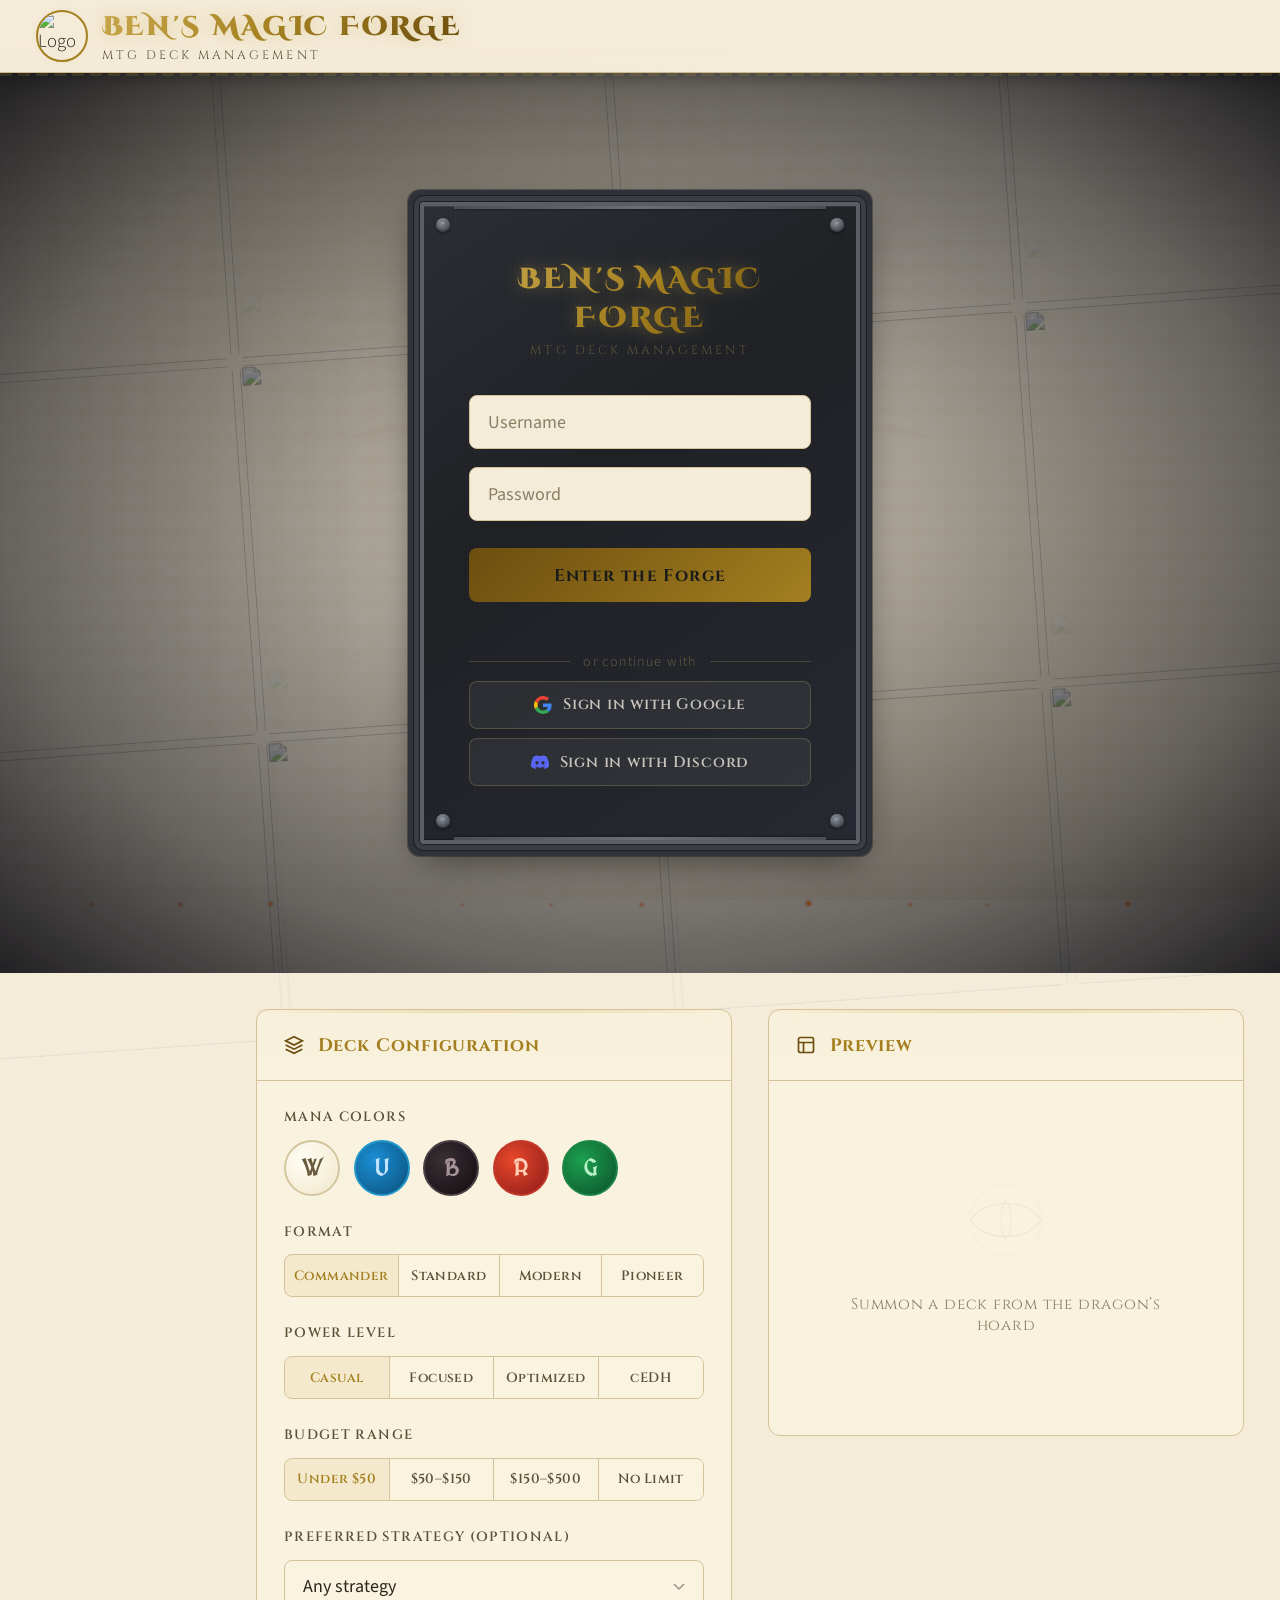
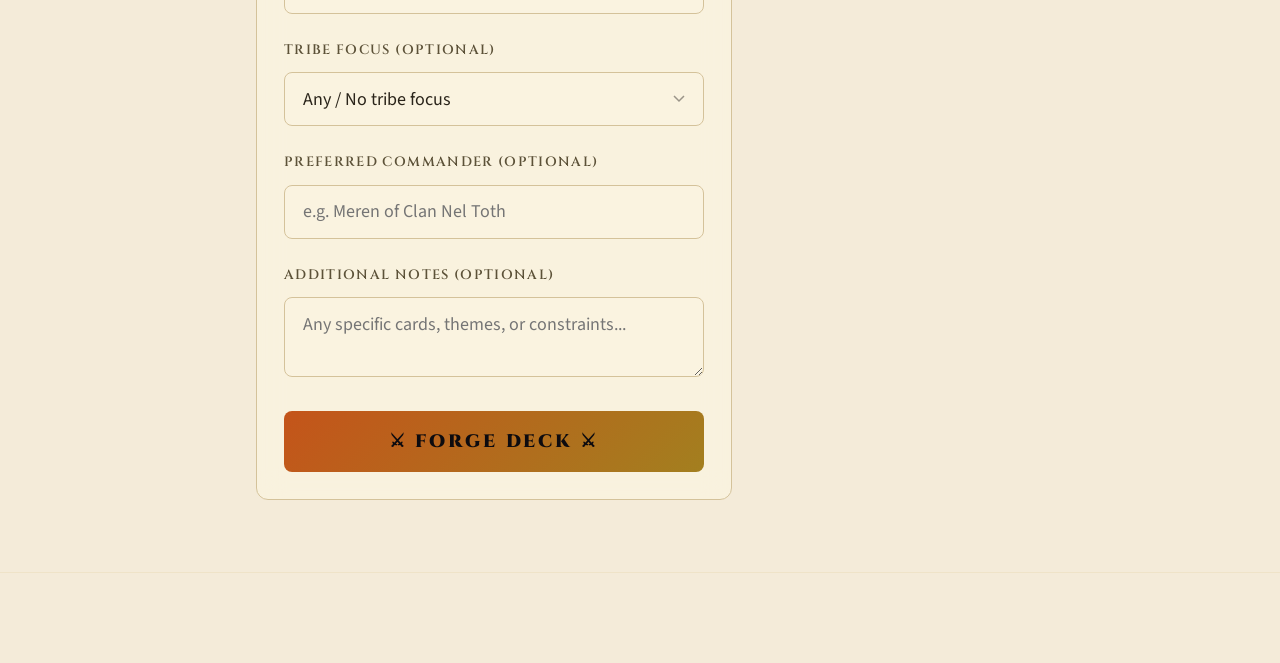
==== mtg-forge.Api/wwwroot/index.html @ 3f10792e "Remove Razor Pages UI and add brand CSS Delete the Razor Pages-based frontend (Pages/Account, Pages/" ====
<!doctype html>
<html lang="en">
    <head>
        <meta charset="UTF-8" />
        <meta name="viewport" content="width=device-width, initial-scale=1.0" />
        <meta name="color-scheme" content="dark light" />
        <meta name="theme-color" content="#0A0A0A" />
        <title>Ben's Magic Forge</title>
        <link
            rel="icon"
            href="data:image/svg+xml,<svg xmlns='http://www.w3.org/2000/svg' viewBox='0 0 100 100'><text y='.9em' font-size='90'>⚔️</text></svg>"
        />
        <script>
            // Apply persisted/system theme before first paint to avoid flash.
            (function () {
                try {
                    var stored = localStorage.getItem("theme");
                    var system =
                        window.matchMedia &&
                        window.matchMedia("(prefers-color-scheme: light)")
                            .matches
                            ? "light"
                            : "dark";
                    var theme =
                        stored === "light" || stored === "dark"
                            ? stored
                            : system;
                    if (theme === "light")
                        document.documentElement.setAttribute(
                            "data-theme",
                            "light",
                        );
                    var meta = document.querySelector(
                        'meta[name="theme-color"]',
                    );
                    if (meta)
                        meta.setAttribute(
                            "content",
                            theme === "light" ? "#F4EBD9" : "#0A0A0A",
                        );
                } catch (e) {
                    /* localStorage unavailable — keep default dark */
                }
            })();
        </script>
        <link
            href="https://fonts.googleapis.com/css2?family=Cinzel:wght@400;600;700;900&family=Crimson+Text:ital,wght@0,400;0,600;0,700;1,400&family=MedievalSharp&display=swap"
            rel="stylesheet"
        />
        <script src="https://cdn.jsdelivr.net/npm/marked@9/marked.min.js"></script>
        <script src="https://cdn.jsdelivr.net/npm/dompurify@3/dist/purify.min.js"></script>
        <link rel="stylesheet" href="css/forge-brand.css" />
        <script src="winrates.js"></script>
        <script src="aichat.js"></script>
    </head>
    <body>
        <!-- Global MTG card-art background — visible behind all views -->
        <div id="app-bg-cards" aria-hidden="true">
            <img
                src="https://cards.scryfall.io/art_crop/front/8/1/81a40f34-fc26-4d05-9c52-6ffbf1766a3b.jpg?1562859674"
                alt=""
                loading="eager"
            />
            <img
                src="https://cards.scryfall.io/art_crop/front/d/6/d67be074-cdd4-41d9-ac89-0a0456c4e4b2.jpg?1674057568"
                alt=""
                loading="eager"
            />
            <img
                src="https://cards.scryfall.io/art_crop/front/b/c/bc6ffc1c-575b-4116-83c9-d13b29886c35.jpg?1730491066"
                alt=""
                loading="eager"
            />
            <img
                src="https://cards.scryfall.io/art_crop/front/6/d/6dd0b9b0-55f4-4ce7-a916-6f23687f3fe4.jpg?1627709478"
                alt=""
                loading="eager"
            />
            <img
                src="https://cards.scryfall.io/art_crop/front/d/0/d0d33d52-3d28-4635-b985-51e126289259.jpg?1599707796"
                alt=""
                loading="eager"
            />
            <img
                src="https://cards.scryfall.io/art_crop/front/2/4/249db4d4-2542-47ee-a216-e13ffbc2319c.jpg?1758104027"
                alt=""
                loading="eager"
            />
            <img
                src="https://cards.scryfall.io/art_crop/front/3/1/317f1133-7cf8-4b7a-919e-88c45f8c2c3a.jpg?1689995555"
                alt=""
                loading="eager"
            />
            <img
                src="https://cards.scryfall.io/art_crop/front/c/7/c74ae706-b3b3-4097-a387-6f6c38a9b603.jpg?1689995438"
                alt=""
                loading="eager"
            />
            <img
                src="https://cards.scryfall.io/art_crop/front/6/a/6a9c39e4-a8cf-42dd-8d0e-45634b335546.jpg?1730489423"
                alt=""
                loading="eager"
            />
            <img
                src="https://cards.scryfall.io/art_crop/front/d/2/d27cf7b7-7982-46bd-a559-7789c0e74bae.jpg?1673146904"
                alt=""
                loading="eager"
            />
            <img
                src="https://cards.scryfall.io/art_crop/front/5/c/5cd4154e-7681-444b-a0f2-33e887791ba7.jpg?1612316219"
                alt=""
                loading="eager"
            />
            <img
                src="https://cards.scryfall.io/art_crop/front/e/7/e71c8c39-3fbb-4a42-9cf6-b3224f5a56fc.jpg?1717013745"
                alt=""
                loading="eager"
            />
        </div>

        <!-- Staging "Under Construction" tape — only visible on staging hostname -->
        <div id="stagingBanner" style="display: none">
            <div
                style="
                    position: fixed;
                    top: 0;
                    left: 0;
                    right: 0;
                    z-index: 9999;
                    height: 36px;
                    background: repeating-linear-gradient(
                        -45deg,
                        #f5c518 0px,
                        #f5c518 20px,
                        #111 20px,
                        #111 40px
                    );
                    display: flex;
                    align-items: center;
                    justify-content: center;
                    box-shadow: 0 2px 8px rgba(0, 0, 0, 0.5);
                    font-family: &quot;Cinzel&quot;, serif;
                    font-size: 0.8rem;
                    font-weight: 700;
                    letter-spacing: 0.15em;
                    color: #111;
                    text-transform: uppercase;
                "
            >
                <span
                    style="
                        background: #f5c518;
                        padding: 2px 12px;
                        border-radius: 2px;
                    "
                    class="staging-banner-text"
                >
                    <span class="staging-full"
                        >&#9888; Under Construction — Staging Environment
                        &#9888;</span
                    >
                    <span class="staging-short" style="display: none"
                        >Under Construction</span
                    >
                </span>
            </div>
        </div>
        <script>
            if (window.location.hostname === "staging.bensmagicforge.app") {
                document.getElementById("stagingBanner").style.display = "";
                document.body.style.paddingTop = "36px";
            }
        </script>
        <script>
            fetch("/api/version")
                .then((r) => r.json())
                .then((d) => {
                    var el = document.getElementById("appVersion");
                    if (el && d.version)
                        el.textContent = "Ben's Magic Forge - " + d.version;
                })
                .catch(() => {});
        </script>

        <!-- HEADER -->
        <header class="app-header">
            <div class="header-inner">
                <div class="logo-group">
                    <div class="logo-dragon">
                        <img
                            id="logoImg"
                            src="/images/knight-banner.png"
                            alt="Logo"
                        />
                    </div>
                    <div>
                        <div class="logo-text">BEN'S MAGIC FORGE</div>
                        <div class="logo-subtitle">MTG DECK MANAGEMENT</div>
                    </div>
                </div>
                <div
                    class="header-right"
                    id="headerRight"
                    style="display: none"
                >
                    <div
                        class="user-info"
                        id="userInfoTrigger"
                        role="button"
                        tabindex="0"
                        aria-haspopup="true"
                        aria-expanded="false"
                        onclick="toggleUserDropdown(event)"
                        onkeydown="
                            if (event.key === 'Enter' || event.key === ' ') {
                                event.preventDefault();
                                toggleUserDropdown(event);
                            }
                        "
                    >
                        <div>
                            <div
                                class="user-info-name"
                                id="headerDisplayName"
                            ></div>
                            <div class="user-info-role" id="headerRole"></div>
                        </div>
                        <span class="user-dropdown-chevron" aria-hidden="true"
                            >&#9660;</span
                        >
                        <div
                            class="user-dropdown"
                            id="userDropdown"
                            role="menu"
                        >
                            <button
                                class="user-dropdown-item"
                                role="menuitem"
                                onclick="
                                    toggleTheme();
                                    event.stopPropagation();
                                "
                            >
                                <span class="item-icon" id="themeToggleIcon"
                                    >&#9790;</span
                                >
                                <span id="themeToggleLabel">Light Mode</span>
                            </button>
                            <div class="user-dropdown-divider"></div>
                            <button
                                class="user-dropdown-item logout-item"
                                role="menuitem"
                                onclick="
                                    logout();
                                    event.stopPropagation();
                                "
                            >
                                <span class="item-icon">&#x2192;</span>
                                Logout
                            </button>
                        </div>
                    </div>
                </div>
            </div>
            <!-- Mobile icon-only nav strip -->
            <nav
                class="mobile-nav-strip"
                id="mobileNavStrip"
                style="display: none"
            >
                <button class="mobile-nav-btn active" data-view="forge">
                    <svg
                        viewBox="0 0 24 24"
                        stroke-width="1.8"
                        stroke-linecap="round"
                        stroke-linejoin="round"
                    >
                        <path
                            d="M14.7 6.3a1 1 0 0 0 0 1.4l1.6 1.6a1 1 0 0 0 1.4 0l3.77-3.77a6 6 0 0 1-7.94 7.94l-6.91 6.91a2.12 2.12 0 0 1-3-3l6.91-6.91a6 6 0 0 1 7.94-7.94l-3.76 3.76z"
                        />
                    </svg>
                </button>
                <button class="mobile-nav-btn" data-view="library">
                    <svg
                        viewBox="0 0 24 24"
                        stroke-width="1.8"
                        stroke-linecap="round"
                        stroke-linejoin="round"
                    >
                        <path d="M4 19.5A2.5 2.5 0 0 1 6.5 17H20" />
                        <path
                            d="M6.5 2H20v20H6.5A2.5 2.5 0 0 1 4 19.5v-15A2.5 2.5 0 0 1 6.5 2z"
                        />
                    </svg>
                </button>
                <button class="mobile-nav-btn" data-view="prices">
                    <svg
                        viewBox="0 0 24 24"
                        stroke-width="1.8"
                        stroke-linecap="round"
                        stroke-linejoin="round"
                    >
                        <line x1="12" y1="1" x2="12" y2="23" />
                        <path
                            d="M17 5H9.5a3.5 3.5 0 0 0 0 7h5a3.5 3.5 0 0 1 0 7H6"
                        />
                    </svg>
                </button>
                <button
                    class="mobile-nav-btn"
                    data-view="admin"
                    id="adminTabMobile"
                    style="display: none"
                >
                    <svg
                        viewBox="0 0 24 24"
                        stroke-width="1.8"
                        stroke-linecap="round"
                        stroke-linejoin="round"
                    >
                        <circle cx="12" cy="12" r="3" />
                        <path
                            d="M19.4 15a1.65 1.65 0 0 0 .33 1.82l.06.06a2 2 0 0 1-2.83 2.83l-.06-.06a1.65 1.65 0 0 0-1.82-.33 1.65 1.65 0 0 0-1 1.51V21a2 2 0 0 1-4 0v-.09A1.65 1.65 0 0 0 9 19.4a1.65 1.65 0 0 0-1.82.33l-.06.06a2 2 0 0 1-2.83-2.83l.06-.06A1.65 1.65 0 0 0 4.68 15a1.65 1.65 0 0 0-1.51-1H3a2 2 0 0 1 0-4h.09A1.65 1.65 0 0 0 4.6 9a1.65 1.65 0 0 0-.33-1.82l-.06-.06a2 2 0 0 1 2.83-2.83l.06.06A1.65 1.65 0 0 0 9 4.68a1.65 1.65 0 0 0 1-1.51V3a2 2 0 0 1 4 0v.09a1.65 1.65 0 0 0 1 1.51 1.65 1.65 0 0 0 1.82-.33l.06-.06a2 2 0 0 1 2.83 2.83l-.06.06A1.65 1.65 0 0 0 19.4 9a1.65 1.65 0 0 0 1.51 1H21a2 2 0 0 1 0 4h-.09a1.65 1.65 0 0 0-1.51 1z"
                        />
                    </svg>
                </button>
            </nav>
        </header>

        <!-- SIDE NAV -->
        <aside class="side-nav" id="sideNav" style="display: none">
            <button
                class="side-nav-toggle"
                id="sideNavToggle"
                onclick="toggleSideNav()"
                title="Collapse navigation"
                aria-label="Toggle navigation"
            >
                <svg
                    viewBox="0 0 24 24"
                    stroke-width="2"
                    stroke-linecap="round"
                    stroke-linejoin="round"
                >
                    <polyline points="15 18 9 12 15 6" />
                </svg>
            </button>
            <nav class="side-nav-items">
                <button class="nav-tab active" data-view="forge">
                    <svg
                        class="nav-icon"
                        viewBox="0 0 24 24"
                        stroke-width="1.8"
                        stroke-linecap="round"
                        stroke-linejoin="round"
                        fill="none"
                    >
                        <path d="M2 11l3-4h14l3 4H2z" />
                        <path d="M8 11v5h8v-5" />
                        <rect x="5" y="16" width="14" height="3" rx="1" />
                    </svg>
                    <span class="nav-label">Forge</span>
                </button>
                <button class="nav-tab" data-view="library">
                    <svg
                        class="nav-icon"
                        viewBox="0 0 24 24"
                        stroke-width="1.8"
                        stroke-linecap="round"
                        stroke-linejoin="round"
                    >
                        <path d="M4 19.5A2.5 2.5 0 0 1 6.5 17H20" />
                        <path
                            d="M6.5 2H20v20H6.5A2.5 2.5 0 0 1 4 19.5v-15A2.5 2.5 0 0 1 6.5 2z"
                        />
                    </svg>
                    <span class="nav-label">Library</span>
                </button>
                <button class="nav-tab" data-view="prices">
                    <svg
                        class="nav-icon"
                        viewBox="0 0 24 24"
                        stroke-width="1.8"
                        stroke-linecap="round"
                        stroke-linejoin="round"
                    >
                        <line x1="12" y1="1" x2="12" y2="23" />
                        <path
                            d="M17 5H9.5a3.5 3.5 0 0 0 0 7h5a3.5 3.5 0 0 1 0 7H6"
                        />
                    </svg>
                    <span class="nav-label">Price Lookup</span>
                </button>
                <button class="nav-tab" data-view="collection">
                    <svg
                        class="nav-icon"
                        viewBox="0 0 24 24"
                        stroke-width="1.8"
                        stroke-linecap="round"
                        stroke-linejoin="round"
                        fill="none"
                    >
                        <rect x="2" y="3" width="20" height="14" rx="2" />
                        <path d="M8 21h8M12 17v4" />
                    </svg>
                    <span class="nav-label">Collection</span>
                </button>
                <button
                    class="nav-tab"
                    data-view="admin"
                    id="adminTab"
                    style="display: none"
                >
                    <svg
                        class="nav-icon"
                        viewBox="0 0 24 24"
                        stroke-width="1.8"
                        stroke-linecap="round"
                        stroke-linejoin="round"
                    >
                        <circle cx="12" cy="12" r="3" />
                        <path
                            d="M19.4 15a1.65 1.65 0 0 0 .33 1.82l.06.06a2 2 0 0 1-2.83 2.83l-.06-.06a1.65 1.65 0 0 0-1.82-.33 1.65 1.65 0 0 0-1 1.51V21a2 2 0 0 1-4 0v-.09A1.65 1.65 0 0 0 9 19.4a1.65 1.65 0 0 0-1.82.33l-.06.06a2 2 0 0 1-2.83-2.83l.06-.06A1.65 1.65 0 0 0 4.68 15a1.65 1.65 0 0 0-1.51-1H3a2 2 0 0 1 0-4h.09A1.65 1.65 0 0 0 4.6 9a1.65 1.65 0 0 0-.33-1.82l-.06-.06a2 2 0 0 1 2.83-2.83l.06.06A1.65 1.65 0 0 0 9 4.68a1.65 1.65 0 0 0 1-1.51V3a2 2 0 0 1 4 0v.09a1.65 1.65 0 0 0 1 1.51 1.65 1.65 0 0 0 1.82-.33l.06-.06a2 2 0 0 1 2.83 2.83l-.06.06A1.65 1.65 0 0 0 19.4 9a1.65 1.65 0 0 0 1.51 1H21a2 2 0 0 1 0 4h-.09a1.65 1.65 0 0 0-1.51 1z"
                        />
                    </svg>
                    <span class="nav-label">Admin</span>
                </button>
            </nav>
        </aside>

        <!-- LOGIN VIEW -->
        <div id="loginView" class="login-backdrop">
            <div class="login-bg-grid" aria-hidden="true">
                <img
                    src="https://cards.scryfall.io/art_crop/front/8/1/81a40f34-fc26-4d05-9c52-6ffbf1766a3b.jpg?1562859674"
                    alt=""
                    loading="eager"
                />
                <img
                    src="https://cards.scryfall.io/art_crop/front/d/6/d67be074-cdd4-41d9-ac89-0a0456c4e4b2.jpg?1674057568"
                    alt=""
                    loading="eager"
                />
                <img
                    src="https://cards.scryfall.io/art_crop/front/b/c/bc6ffc1c-575b-4116-83c9-d13b29886c35.jpg?1730491066"
                    alt=""
                    loading="eager"
                />
                <img
                    src="https://cards.scryfall.io/art_crop/front/6/d/6dd0b9b0-55f4-4ce7-a916-6f23687f3fe4.jpg?1627709478"
                    alt=""
                    loading="eager"
                />
                <img
                    src="https://cards.scryfall.io/art_crop/front/d/0/d0d33d52-3d28-4635-b985-51e126289259.jpg?1599707796"
                    alt=""
                    loading="eager"
                />
                <img
                    src="https://cards.scryfall.io/art_crop/front/2/4/249db4d4-2542-47ee-a216-e13ffbc2319c.jpg?1758104027"
                    alt=""
                    loading="eager"
                />
                <img
                    src="https://cards.scryfall.io/art_crop/front/3/1/317f1133-7cf8-4b7a-919e-88c45f8c2c3a.jpg?1689995555"
                    alt=""
                    loading="eager"
                />
                <img
                    src="https://cards.scryfall.io/art_crop/front/c/7/c74ae706-b3b3-4097-a387-6f6c38a9b603.jpg?1689995438"
                    alt=""
                    loading="eager"
                />
                <img
                    src="https://cards.scryfall.io/art_crop/front/6/a/6a9c39e4-a8cf-42dd-8d0e-45634b335546.jpg?1730489423"
                    alt=""
                    loading="eager"
                />
                <img
                    src="https://cards.scryfall.io/art_crop/front/d/2/d27cf7b7-7982-46bd-a559-7789c0e74bae.jpg?1673146904"
                    alt=""
                    loading="eager"
                />
                <img
                    src="https://cards.scryfall.io/art_crop/front/5/c/5cd4154e-7681-444b-a0f2-33e887791ba7.jpg?1612316219"
                    alt=""
                    loading="eager"
                />
                <img
                    src="https://cards.scryfall.io/art_crop/front/e/7/e71c8c39-3fbb-4a42-9cf6-b3224f5a56fc.jpg?1717013745"
                    alt=""
                    loading="eager"
                />
            </div>
            <div class="login-panel">
                <!-- Steel rivets -->
                <div class="steel-rivet rivet-tl"></div>
                <div class="steel-rivet rivet-tr"></div>
                <div class="steel-rivet rivet-bl"></div>
                <div class="steel-rivet rivet-br"></div>
                <div class="steel-edge steel-edge-top"></div>
                <div class="steel-edge steel-edge-bottom"></div>
                <div class="logo-text">BEN'S MAGIC FORGE</div>
                <div class="logo-subtitle">MTG DECK MANAGEMENT</div>
                <input
                    type="text"
                    id="loginUsername"
                    class="login-field"
                    placeholder="Username"
                    autocomplete="username"
                />
                <input
                    type="password"
                    id="loginPassword"
                    class="login-field"
                    placeholder="Password"
                    autocomplete="current-password"
                />
                <button class="btn-login" id="btnLogin" onclick="handleLogin()">
                    Enter the Forge
                </button>
                <div class="login-error" id="loginError"></div>
                <div class="login-divider">or continue with</div>
                <a class="btn-oauth" href="/api/auth/google">
                    <svg
                        width="18"
                        height="18"
                        viewBox="0 0 48 48"
                        aria-hidden="true"
                    >
                        <path
                            fill="#EA4335"
                            d="M24 9.5c3.54 0 6.71 1.22 9.21 3.6l6.85-6.85C35.9 2.38 30.47 0 24 0 14.62 0 6.51 5.38 2.56 13.22l7.98 6.19C12.43 13.72 17.74 9.5 24 9.5z"
                        />
                        <path
                            fill="#4285F4"
                            d="M46.98 24.55c0-1.57-.15-3.09-.38-4.55H24v9.02h12.94c-.58 2.96-2.26 5.48-4.78 7.18l7.73 6c4.51-4.18 7.09-10.36 7.09-17.65z"
                        />
                        <path
                            fill="#FBBC05"
                            d="M10.53 28.59c-.48-1.45-.76-2.99-.76-4.59s.27-3.14.76-4.59l-7.98-6.19C.92 16.46 0 20.12 0 24c0 3.88.92 7.54 2.56 10.78l7.97-6.19z"
                        />
                        <path
                            fill="#34A853"
                            d="M24 48c6.48 0 11.93-2.13 15.89-5.81l-7.73-6c-2.18 1.48-4.97 2.31-8.16 2.31-6.26 0-11.57-4.22-13.47-9.91l-7.98 6.19C6.51 42.62 14.62 48 24 48z"
                        />
                    </svg>
                    Sign in with Google
                </a>
                <a class="btn-oauth" href="/api/auth/discord">
                    <svg
                        width="18"
                        height="18"
                        viewBox="0 0 71 55"
                        fill="#5865F2"
                        aria-hidden="true"
                    >
                        <path
                            d="M60.1 4.9A58.6 58.6 0 0 0 45.6.4a40 40 0 0 0-1.8 3.7 54.2 54.2 0 0 0-16.3 0A39.7 39.7 0 0 0 25.7.4 58.5 58.5 0 0 0 11.1 5C1.6 19.1-.98 32.8.31 46.3a59 59 0 0 0 18 9.1 42.8 42.8 0 0 0 3.7-6 38.4 38.4 0 0 1-5.8-2.8l1.4-1.1a42 42 0 0 0 36.2 0l1.4 1.1a38.4 38.4 0 0 1-5.8 2.8 42.7 42.7 0 0 0 3.7 6 58.8 58.8 0 0 0 18-9.1c1.5-15.5-2.6-29-10.7-41.4ZM23.7 37.9c-3.5 0-6.4-3.2-6.4-7.2s2.8-7.2 6.4-7.2 6.5 3.2 6.4 7.2-2.8 7.2-6.4 7.2Zm23.6 0c-3.5 0-6.4-3.2-6.4-7.2s2.8-7.2 6.4-7.2 6.4 3.2 6.4 7.2-2.8 7.2-6.4 7.2Z"
                        />
                    </svg>
                    Sign in with Discord
                </a>
            </div>
        </div>

        <!-- MAIN -->
        <main class="app-container">
            <!-- FORGE VIEW -->
            <div id="view-forge" class="view active">
                <div class="forge-layout">
                    <!-- Left: Config Panel -->
                    <div class="panel">
                        <div class="panel-header">
                            <svg
                                class="icon"
                                viewBox="0 0 24 24"
                                fill="none"
                                stroke="currentColor"
                                stroke-width="2"
                            >
                                <path
                                    d="M12 2L2 7l10 5 10-5-10-5zM2 17l10 5 10-5M2 12l10 5 10-5"
                                />
                            </svg>
                            <h2>Deck Configuration</h2>
                        </div>
                        <div class="panel-body">
                            <form id="deckForm" onsubmit="return false;">
                                <!-- Colors -->
                                <div class="form-group">
                                    <label class="form-label"
                                        >Mana Colors</label
                                    >
                                    <div class="color-selector">
                                        <div class="color-option white">
                                            <input
                                                type="checkbox"
                                                id="color-W"
                                                name="colors"
                                                value="W"
                                            />
                                            <label for="color-W">W</label>
                                        </div>
                                        <div class="color-option blue">
                                            <input
                                                type="checkbox"
                                                id="color-U"
                                                name="colors"
                                                value="U"
                                            />
                                            <label for="color-U">U</label>
                                        </div>
                                        <div class="color-option black">
                                            <input
                                                type="checkbox"
                                                id="color-B"
                                                name="colors"
                                                value="B"
                                            />
                                            <label for="color-B">B</label>
                                        </div>
                                        <div class="color-option red">
                                            <input
                                                type="checkbox"
                                                id="color-R"
                                                name="colors"
                                                value="R"
                                            />
                                            <label for="color-R">R</label>
                                        </div>
                                        <div class="color-option green">
                                            <input
                                                type="checkbox"
                                                id="color-G"
                                                name="colors"
                                                value="G"
                                            />
                                            <label for="color-G">G</label>
                                        </div>
                                    </div>
                                </div>

                                <!-- Format -->
                                <div class="form-group">
                                    <label class="form-label">Format</label>
                                    <div class="radio-group">
                                        <div class="radio-option">
                                            <input
                                                type="radio"
                                                id="fmt-commander"
                                                name="format"
                                                value="Commander"
                                                checked
                                            />
                                            <label for="fmt-commander"
                                                >Commander</label
                                            >
                                        </div>
                                        <div class="radio-option">
                                            <input
                                                type="radio"
                                                id="fmt-standard"
                                                name="format"
                                                value="Standard"
                                            />
                                            <label for="fmt-standard"
                                                >Standard</label
                                            >
                                        </div>
                                        <div class="radio-option">
                                            <input
                                                type="radio"
                                                id="fmt-modern"
                                                name="format"
                                                value="Modern"
                                            />
                                            <label for="fmt-modern"
                                                >Modern</label
                                            >
                                        </div>
                                        <div class="radio-option">
                                            <input
                                                type="radio"
                                                id="fmt-pioneer"
                                                name="format"
                                                value="Pioneer"
                                            />
                                            <label for="fmt-pioneer"
                                                >Pioneer</label
                                            >
                                        </div>
                                    </div>
                                </div>

                                <!-- Power Level -->
                                <div class="form-group">
                                    <label class="form-label"
                                        >Power Level</label
                                    >
                                    <div class="radio-group">
                                        <div class="radio-option">
                                            <input
                                                type="radio"
                                                id="pwr-casual"
                                                name="powerLevel"
                                                value="Casual"
                                                checked
                                            />
                                            <label for="pwr-casual"
                                                >Casual</label
                                            >
                                        </div>
                                        <div class="radio-option">
                                            <input
                                                type="radio"
                                                id="pwr-focused"
                                                name="powerLevel"
                                                value="Focused"
                                            />
                                            <label for="pwr-focused"
                                                >Focused</label
                                            >
                                        </div>
                                        <div class="radio-option">
                                            <input
                                                type="radio"
                                                id="pwr-optimized"
                                                name="powerLevel"
                                                value="Optimized"
                                            />
                                            <label for="pwr-optimized"
                                                >Optimized</label
                                            >
                                        </div>
                                        <div class="radio-option">
                                            <input
                                                type="radio"
                                                id="pwr-competitive"
                                                name="powerLevel"
                                                value="Competitive"
                                            />
                                            <label for="pwr-competitive"
                                                >cEDH</label
                                            >
                                        </div>
                                    </div>
                                </div>

                                <!-- Budget -->
                                <div class="form-group">
                                    <label class="form-label"
                                        >Budget Range</label
                                    >
                                    <div class="radio-group">
                                        <div class="radio-option">
                                            <input
                                                type="radio"
                                                id="bud-budget"
                                                name="budget"
                                                value="Budget (under $50)"
                                                checked
                                            />
                                            <label for="bud-budget"
                                                >Under $50</label
                                            >
                                        </div>
                                        <div class="radio-option">
                                            <input
                                                type="radio"
                                                id="bud-mid"
                                                name="budget"
                                                value="Mid-range ($50-$150)"
                                            />
                                            <label for="bud-mid"
                                                >$50–$150</label
                                            >
                                        </div>
                                        <div class="radio-option">
                                            <input
                                                type="radio"
                                                id="bud-high"
                                                name="budget"
                                                value="High ($150-$500)"
                                            />
                                            <label for="bud-high"
                                                >$150–$500</label
                                            >
                                        </div>
                                        <div class="radio-option">
                                            <input
                                                type="radio"
                                                id="bud-nobudget"
                                                name="budget"
                                                value="No budget limit"
                                            />
                                            <label for="bud-nobudget"
                                                >No Limit</label
                                            >
                                        </div>
                                    </div>
                                </div>

                                <!-- Strategy -->
                                <div class="form-group">
                                    <label class="form-label"
                                        >Preferred Strategy (Optional)</label
                                    >
                                    <select class="form-select" id="strategy">
                                        <option value="">Any strategy</option>
                                        <option value="Aggro">
                                            Aggro — Fast damage
                                        </option>
                                        <option value="Control">
                                            Control — Counter & remove
                                        </option>
                                        <option value="Combo">
                                            Combo — Infinite / game-winning
                                            combos
                                        </option>
                                        <option value="Midrange">
                                            Midrange — Value & board presence
                                        </option>
                                        <option value="Tokens">
                                            Tokens — Go wide
                                        </option>
                                        <option value="Voltron">
                                            Voltron — One big commander
                                        </option>
                                        <option value="Aristocrats">
                                            Aristocrats — Sacrifice synergy
                                        </option>
                                        <option value="Reanimator">
                                            Reanimator — Graveyard recursion
                                        </option>
                                        <option value="Tribal">
                                            Tribal — Creature type synergy
                                        </option>
                                        <option value="Stax">
                                            Stax — Resource denial
                                        </option>
                                        <option value="Mill">
                                            Mill — Library depletion
                                        </option>
                                        <option value="Spellslinger">
                                            Spellslinger — Instants & sorceries
                                        </option>
                                    </select>
                                </div>

                                <!-- Tribe Focus -->
                                <div class="form-group">
                                    <label class="form-label"
                                        >Tribe Focus (Optional)</label
                                    >
                                    <select
                                        class="form-select"
                                        id="tribeSelect"
                                    >
                                        <option value="">
                                            Any / No tribe focus
                                        </option>
                                        <option value="Elves">Elves</option>
                                        <option value="Dragons">Dragons</option>
                                        <option value="Vampires">
                                            Vampires
                                        </option>
                                        <option value="Zombies">Zombies</option>
                                        <option value="Goblins">Goblins</option>
                                        <option value="Merfolk">Merfolk</option>
                                        <option value="Humans">Humans</option>
                                        <option value="Slivers">Slivers</option>
                                        <option value="Angels">Angels</option>
                                        <option value="Demons">Demons</option>
                                        <option value="Soldiers">
                                            Soldiers
                                        </option>
                                        <option value="Spirits">Spirits</option>
                                        <option value="Wizards">Wizards</option>
                                        <option value="Cats">Cats</option>
                                        <option value="Dinosaurs">
                                            Dinosaurs
                                        </option>
                                        <option value="Wolves">Wolves</option>
                                        <option value="Pirates">Pirates</option>
                                        <option value="Rogues">Rogues</option>
                                    </select>
                                </div>

                                <!-- Commander Preference -->
                                <div class="form-group">
                                    <label class="form-label"
                                        >Preferred Commander (Optional)</label
                                    >
                                    <input
                                        type="text"
                                        class="form-input"
                                        id="commander"
                                        placeholder="e.g. Meren of Clan Nel Toth"
                                    />
                                </div>

                                <!-- Additional Notes -->
                                <div class="form-group">
                                    <label class="form-label"
                                        >Additional Notes (Optional)</label
                                    >
                                    <textarea
                                        class="form-textarea"
                                        id="notes"
                                        placeholder="Any specific cards, themes, or constraints..."
                                    ></textarea>
                                </div>

                                <button
                                    type="button"
                                    class="btn-forge"
                                    id="btnGenerate"
                                    onclick="generateDeck()"
                                >
                                    &#9876; FORGE DECK &#9876;
                                </button>
                            </form>
                        </div>
                    </div>

                    <!-- Right: Preview Panel -->
                    <div class="panel" style="position: relative">
                        <div class="panel-header">
                            <svg
                                class="icon"
                                viewBox="0 0 24 24"
                                fill="none"
                                stroke="currentColor"
                                stroke-width="2"
                            >
                                <rect
                                    x="3"
                                    y="3"
                                    width="18"
                                    height="18"
                                    rx="2"
                                />
                                <path d="M3 9h18M9 21V9" />
                            </svg>
                            <h2>Preview</h2>
                        </div>
                        <div class="panel-body" id="previewPanel">
                            <div class="preview-empty">
                                <svg
                                    class="sigil"
                                    viewBox="0 0 80 80"
                                    fill="none"
                                >
                                    <!-- Dragon eye sigil -->
                                    <circle
                                        cx="40"
                                        cy="40"
                                        r="36"
                                        stroke="currentColor"
                                        stroke-width="0.8"
                                        opacity="0.18"
                                    />
                                    <path
                                        d="M 5 40 C 18 18 62 18 75 40 C 62 62 18 62 5 40 Z"
                                        stroke="currentColor"
                                        stroke-width="1.2"
                                        fill="none"
                                        opacity="0.32"
                                    />
                                    <ellipse
                                        cx="40"
                                        cy="40"
                                        rx="5"
                                        ry="18"
                                        stroke="currentColor"
                                        stroke-width="1"
                                        fill="none"
                                        opacity="0.28"
                                    />
                                    <ellipse
                                        cx="40"
                                        cy="40"
                                        rx="13"
                                        ry="13"
                                        stroke="currentColor"
                                        stroke-width="0.6"
                                        fill="none"
                                        opacity="0.15"
                                    />
                                    <line
                                        x1="40"
                                        y1="4"
                                        x2="40"
                                        y2="22"
                                        stroke="currentColor"
                                        stroke-width="0.7"
                                        opacity="0.18"
                                    />
                                    <line
                                        x1="40"
                                        y1="58"
                                        x2="40"
                                        y2="76"
                                        stroke="currentColor"
                                        stroke-width="0.7"
                                        opacity="0.18"
                                    />
                                    <path
                                        d="M 12 28 L 5 20 L 15 24"
                                        stroke="currentColor"
                                        stroke-width="0.6"
                                        fill="none"
                                        opacity="0.16"
                                    />
                                    <path
                                        d="M 68 28 L 75 20 L 65 24"
                                        stroke="currentColor"
                                        stroke-width="0.6"
                                        fill="none"
                                        opacity="0.16"
                                    />
                                    <path
                                        d="M 12 52 L 5 60 L 15 56"
                                        stroke="currentColor"
                                        stroke-width="0.6"
                                        fill="none"
                                        opacity="0.16"
                                    />
                                    <path
                                        d="M 68 52 L 75 60 L 65 56"
                                        stroke="currentColor"
                                        stroke-width="0.6"
                                        fill="none"
                                        opacity="0.16"
                                    />
                                </svg>
                                <p>
                                    Summon a deck from the dragon&#8217;s hoard
                                </p>
                            </div>
                        </div>
                        <div
                            class="generating-overlay hidden"
                            id="generatingOverlay"
                        >
                            <div class="arcane-spinner"></div>
                            <div class="generating-text">
                                Channeling arcane energies...
                            </div>
                        </div>
                    </div>
                </div>
            </div>

            <!-- LIBRARY VIEW -->
            <div id="view-library" class="view">
                <div class="library-header">
                    <div>
                        <div class="library-title">&#127984; Deck Library</div>
                        <div class="library-count" id="libraryCount">
                            Loading...
                        </div>
                    </div>
                    <div style="display: flex; gap: 0.75rem">
                        <button
                            class="btn-outline"
                            id="btnSelectMode"
                            onclick="toggleSelectMode()"
                        >
                            &#9744; Select
                        </button>
                        <button
                            class="btn-outline"
                            onclick="
                                document
                                    .getElementById('csvImportInput')
                                    .click()
                            "
                        >
                            &#8593; Import CSV
                        </button>
                        <button class="btn-outline" onclick="loadLibrary()">
                            &#8635; Refresh
                        </button>
                    </div>
                    <input
                        type="file"
                        id="csvImportInput"
                        accept=".csv"
                        style="display: none"
                        onchange="importCsvFile(this)"
                    />
                </div>

                <!-- Filter bar -->
                <div class="library-filters">
                    <input
                        type="text"
                        class="filter-input"
                        id="filterName"
                        placeholder="Search by name..."
                        oninput="debouncedSearch()"
                    />
                    <div class="filter-color-row">
                        <span
                            style="
                                font-family: &quot;Cinzel&quot;, serif;
                                font-size: 0.7rem;
                                color: var(--text-muted);
                                margin-right: 0.25rem;
                            "
                            >COLOR</span
                        >
                        <span
                            class="filter-pip W"
                            data-color="W"
                            onclick="toggleColorFilter(this)"
                            >W</span
                        >
                        <span
                            class="filter-pip U"
                            data-color="U"
                            onclick="toggleColorFilter(this)"
                            >U</span
                        >
                        <span
                            class="filter-pip B"
                            data-color="B"
                            onclick="toggleColorFilter(this)"
                            >B</span
                        >
                        <span
                            class="filter-pip R"
                            data-color="R"
                            onclick="toggleColorFilter(this)"
                            >R</span
                        >
                        <span
                            class="filter-pip G"
                            data-color="G"
                            onclick="toggleColorFilter(this)"
                            >G</span
                        >
                    </div>
                    <select
                        class="filter-select"
                        id="filterFormat"
                        onchange="applyFilters()"
                    >
                        <option value="">All Formats</option>
                        <option value="Commander">Commander</option>
                        <option value="Standard">Standard</option>
                        <option value="Modern">Modern</option>
                        <option value="Pioneer">Pioneer</option>
                    </select>
                    <select
                        class="filter-select"
                        id="filterPower"
                        onchange="applyFilters()"
                    >
                        <option value="">All Power Levels</option>
                        <option value="Casual">Casual</option>
                        <option value="Focused">Focused</option>
                        <option value="Optimized">Optimized</option>
                        <option value="Competitive">cEDH</option>
                    </select>
                    <input
                        type="text"
                        class="filter-input"
                        id="filterTag"
                        placeholder="Filter by tag..."
                        oninput="applyFilters()"
                        style="max-width: 160px"
                    />
                    <button
                        id="filterFavorites"
                        class="btn-filter-fav"
                        onclick="toggleFavFilter(this)"
                        title="Show favorites only"
                    >
                        &#9733; Favorites
                    </button>
                    <button class="btn-filter-clear" onclick="clearFilters()">
                        &#10005; Clear
                    </button>
                </div>

                <div id="deckGrid" class="deck-grid"></div>
                <div
                    class="load-more-wrap"
                    id="loadMoreWrap"
                    style="display: none"
                >
                    <button class="btn-outline" onclick="loadMoreDecks()">
                        Load More
                    </button>
                </div>
            </div>

            <!-- COLLECTION VIEW -->
            <div id="view-collection" class="view">
                <div class="library-header">
                    <div>
                        <div class="library-title">&#128218; My Collection</div>
                        <div class="library-count" id="collectionCount">—</div>
                    </div>
                    <div style="display: flex; gap: 0.75rem; flex-wrap: wrap">
                        <button
                            class="btn-outline"
                            onclick="openAddCardToCollectionModal()"
                        >
                            &#43; Add Card
                        </button>
                        <button
                            class="btn-outline"
                            onclick="
                                document
                                    .getElementById('collectionImportInput')
                                    .click()
                            "
                        >
                            &#8593; Import CSV
                        </button>
                        <button
                            class="btn-outline"
                            onclick="exportCollectionCsv()"
                        >
                            &#8595; Export CSV
                        </button>
                    </div>
                    <input
                        type="file"
                        id="collectionImportInput"
                        accept=".csv"
                        style="display: none"
                        onchange="importCollectionCsv(this)"
                    />
                </div>

                <div class="col-tabs" style="margin-top: 1rem">
                    <button
                        class="col-tab active"
                        id="colTabCards"
                        onclick="showCollectionTab('cards')"
                    >
                        &#127921; My Cards
                    </button>
                    <button
                        class="col-tab"
                        id="colTabBuildable"
                        onclick="showCollectionTab('buildable')"
                    >
                        &#127928; Buildable Decks
                    </button>
                </div>

                <div id="colPanelCards">
                    <input
                        type="text"
                        class="collection-search"
                        id="collectionSearch"
                        placeholder="Search card name..."
                        oninput="debouncedCollectionSearch()"
                    />
                    <div id="collectionTableWrap" style="overflow-x: auto">
                        <table class="collection-table">
                            <thead>
                                <tr>
                                    <th>Card Name</th>
                                    <th>Qty</th>
                                    <th>Set</th>
                                    <th>Foil</th>
                                    <th>Condition</th>
                                    <th></th>
                                </tr>
                            </thead>
                            <tbody id="collectionTableBody">
                                <tr>
                                    <td
                                        colspan="6"
                                        style="
                                            text-align: center;
                                            color: var(--text-muted);
                                            padding: 2rem;
                                            font-family:
                                                &quot;Crimson Text&quot;, serif;
                                        "
                                    >
                                        Loading collection…
                                    </td>
                                </tr>
                            </tbody>
                        </table>
                    </div>
                    <div
                        class="load-more-wrap"
                        id="collectionLoadMoreWrap"
                        style="display: none"
                    >
                        <button
                            class="btn-outline"
                            onclick="loadMoreCollection()"
                        >
                            Load More
                        </button>
                    </div>
                </div>

                <div id="colPanelBuildable" style="display: none">
                    <div
                        id="buildableGrid"
                        class="deck-grid"
                        style="margin-top: 1rem"
                    ></div>
                </div>
            </div>

            <!-- DETAIL VIEW -->
            <div id="view-detail" class="view">
                <div id="detailContent"></div>
            </div>

            <!-- PRICE LOOKUP VIEW -->
            <div id="view-prices" class="view">
                <div class="panel" style="padding: 2rem">
                    <h2
                        style="
                            color: var(--gold);
                            margin: 0 0 0.5rem 0;
                            font-family: &quot;Cinzel&quot;, serif;
                        "
                    >
                        &#128176; Price Lookup
                    </h2>
                    <p
                        style="
                            color: var(--text-secondary);
                            margin-bottom: 1.5rem;
                            font-size: 0.95rem;
                        "
                    >
                        Search any Magic: The Gathering card to see aggregated
                        pricing from multiple sources.
                    </p>

                    <div
                        style="
                            display: flex;
                            gap: 0.75rem;
                            margin-bottom: 1.5rem;
                        "
                    >
                        <input
                            type="text"
                            id="priceLookupInput"
                            placeholder="Search cards (e.g., dragon, sol ring, black lotus...)"
                            style="
                                flex: 1;
                                padding: 0.75rem 1rem;
                                background: var(--bg-deep);
                                border: 1px solid var(--border);
                                border-radius: 8px;
                                color: var(--text-primary);
                                font-size: 1rem;
                                font-family: &quot;Crimson Text&quot;, serif;
                            "
                            onkeydown="
                                if (event.key === 'Enter') priceLookupSearch();
                            "
                        />
                        <button
                            onclick="priceLookupSearch()"
                            id="btnPriceLookup"
                            style="
                                padding: 0.75rem 1.5rem;
                                background: linear-gradient(
                                    135deg,
                                    var(--gold-dark),
                                    var(--gold)
                                );
                                border: none;
                                border-radius: 8px;
                                color: #1a1a1a;
                                font-family: &quot;Cinzel&quot;, serif;
                                font-weight: 700;
                                cursor: pointer;
                                white-space: nowrap;
                            "
                        >
                            Search
                        </button>
                    </div>

                    <div
                        id="priceLookupSearchResults"
                        style="display: none; margin-bottom: 1.5rem"
                    >
                        <div
                            style="
                                display: flex;
                                justify-content: space-between;
                                align-items: center;
                                margin-bottom: 0.75rem;
                            "
                        >
                            <h3
                                style="
                                    color: var(--text-primary);
                                    margin: 0;
                                    font-family: &quot;Cinzel&quot;, serif;
                                    font-size: 1rem;
                                "
                            >
                                <span id="priceSearchCount"></span> results
                            </h3>
                            <button
                                id="priceSearchMore"
                                onclick="priceLookupLoadMore()"
                                style="
                                    display: none;
                                    padding: 0.4rem 1rem;
                                    background: var(--bg-deep);
                                    border: 1px solid var(--border);
                                    border-radius: 6px;
                                    color: var(--gold);
                                    font-family: &quot;Cinzel&quot;, serif;
                                    font-size: 0.8rem;
                                    cursor: pointer;
                                "
                            >
                                Load More
                            </button>
                        </div>
                        <div
                            id="priceSearchGrid"
                            style="
                                display: grid;
                                grid-template-columns: repeat(
                                    auto-fill,
                                    minmax(160px, 1fr)
                                );
                                gap: 0.75rem;
                            "
                        ></div>
                    </div>

                    <div id="priceLookupResults" style="display: none">
                        <button
                            onclick="priceBackToSearch()"
                            style="
                                margin-bottom: 1rem;
                                padding: 0.4rem 1rem;
                                background: var(--bg-deep);
                                border: 1px solid var(--border);
                                border-radius: 6px;
                                color: var(--gold);
                                font-family: &quot;Cinzel&quot;, serif;
                                font-size: 0.85rem;
                                cursor: pointer;
                            "
                        >
                            ← Back to results
                        </button>
                        <!-- Card header with image -->
                        <div
                            id="priceCardHeader"
                            style="
                                display: flex;
                                gap: 1.5rem;
                                margin-bottom: 1.5rem;
                                padding: 1.5rem;
                                background: var(--bg-deep);
                                border: 1px solid var(--border);
                                border-radius: 12px;
                            "
                        >
                            <div id="priceCardImage" style="flex-shrink: 0">
                                <!-- Image inserted by JS -->
                            </div>
                            <div style="flex: 1; min-width: 0">
                                <h3
                                    id="priceCardName"
                                    style="
                                        color: var(--gold);
                                        margin: 0 0 0.5rem 0;
                                        font-family: &quot;Cinzel&quot;, serif;
                                        font-size: 1.3rem;
                                    "
                                ></h3>
                                <div
                                    id="priceCardSet"
                                    style="
                                        color: var(--text-secondary);
                                        margin-bottom: 1rem;
                                        font-size: 0.9rem;
                                    "
                                ></div>
                                <div
                                    id="priceCardSummary"
                                    style="
                                        display: flex;
                                        gap: 1.5rem;
                                        flex-wrap: wrap;
                                    "
                                ></div>
                            </div>
                        </div>

                        <!-- Sources table -->
                        <h3
                            style="
                                color: var(--text-primary);
                                margin: 1.5rem 0 0.75rem 0;
                                font-family: &quot;Cinzel&quot;, serif;
                                font-size: 1.1rem;
                            "
                        >
                            Price Sources
                        </h3>
                        <div style="overflow-x: auto">
                            <table
                                style="width: 100%; border-collapse: collapse"
                            >
                                <thead>
                                    <tr
                                        style="
                                            border-bottom: 2px solid
                                                var(--border);
                                        "
                                    >
                                        <th
                                            style="
                                                text-align: left;
                                                padding: 0.75rem;
                                                color: var(--gold);
                                                font-family:
                                                    &quot;Cinzel&quot;, serif;
                                                font-size: 0.85rem;
                                            "
                                        >
                                            Source
                                        </th>
                                        <th
                                            style="
                                                text-align: right;
                                                padding: 0.75rem;
                                                color: var(--gold);
                                                font-family:
                                                    &quot;Cinzel&quot;, serif;
                                                font-size: 0.85rem;
                                            "
                                        >
                                            USD
                                        </th>
                                        <th
                                            style="
                                                text-align: left;
                                                padding: 0.75rem;
                                                color: var(--gold);
                                                font-family:
                                                    &quot;Cinzel&quot;, serif;
                                                font-size: 0.85rem;
                                            "
                                        >
                                            Updated
                                        </th>
                                        <th
                                            style="
                                                text-align: left;
                                                padding: 0.75rem;
                                                color: var(--gold);
                                                font-family:
                                                    &quot;Cinzel&quot;, serif;
                                                font-size: 0.85rem;
                                            "
                                        >
                                            Link
                                        </th>
                                    </tr>
                                </thead>
                                <tbody id="priceSourcesBody"></tbody>
                            </table>
                        </div>

                        <!-- Additional pricing info -->
                        <div
                            id="priceExtraInfo"
                            style="
                                margin-top: 1rem;
                                display: flex;
                                gap: 1rem;
                                flex-wrap: wrap;
                            "
                        ></div>
                    </div>

                    <div
                        id="priceLookupLoading"
                        style="
                            display: none;
                            text-align: center;
                            padding: 2rem;
                            color: var(--text-secondary);
                        "
                    >
                        <div style="font-size: 1.5rem; margin-bottom: 0.5rem">
                            &#9876;
                        </div>
                        Searching pricing sources...
                    </div>

                    <div
                        id="priceLookupError"
                        style="
                            display: none;
                            text-align: center;
                            padding: 2rem;
                            color: var(--danger-hover);
                        "
                    ></div>
                </div>
            </div>

            <!-- ADMIN VIEW -->
            <div id="view-admin" class="view">
                <div class="panel" style="padding: 2rem">
                    <!-- Analytics -->
                    <div class="admin-section">
                        <div
                            style="
                                display: flex;
                                justify-content: space-between;
                                align-items: center;
                                margin-bottom: 1rem;
                            "
                        >
                            <div
                                class="admin-section-title"
                                style="margin-bottom: 0"
                            >
                                &#128202; Usage Analytics
                            </div>
                            <button
                                class="btn-outline"
                                style="
                                    padding: 0.35rem 0.75rem;
                                    font-size: 0.8rem;
                                "
                                onclick="loadAnalytics()"
                            >
                                &#8635; Refresh
                            </button>
                        </div>
                        <div id="analyticsContent">
                            <div
                                style="
                                    color: var(--text-muted);
                                    font-size: 0.9rem;
                                "
                            >
                                Loading…
                            </div>
                        </div>
                    </div>
                    <!-- AI Usage -->
                    <div class="admin-section">
                        <div
                            style="
                                display: flex;
                                justify-content: space-between;
                                align-items: center;
                                margin-bottom: 1rem;
                            "
                        >
                            <div
                                class="admin-section-title"
                                style="margin-bottom: 0"
                            >
                                &#129302; AI Token Usage
                            </div>
                            <div
                                style="
                                    display: flex;
                                    align-items: center;
                                    gap: 0.5rem;
                                "
                            >
                                <select
                                    id="usageDays"
                                    class="filter-select"
                                    style="
                                        padding: 0.3rem 0.5rem;
                                        font-size: 0.8rem;
                                    "
                                    onchange="loadAiUsage()"
                                >
                                    <option value="7">Last 7 days</option>
                                    <option value="30" selected>
                                        Last 30 days
                                    </option>
                                    <option value="90">Last 90 days</option>
                                </select>
                                <button
                                    class="btn-outline"
                                    style="
                                        padding: 0.35rem 0.75rem;
                                        font-size: 0.8rem;
                                    "
                                    onclick="loadAiUsage()"
                                >
                                    &#8635; Refresh
                                </button>
                            </div>
                        </div>
                        <div id="aiUsageContent">
                            <div
                                style="
                                    color: var(--text-muted);
                                    font-size: 0.9rem;
                                "
                            >
                                Loading…
                            </div>
                        </div>
                    </div>
                    <div class="admin-section">
                        <div class="admin-section-title">Users</div>
                        <div id="adminUsersList"></div>
                    </div>
                    <div class="admin-section">
                        <div class="admin-section-title">Create User</div>
                        <div class="admin-form">
                            <input
                                type="text"
                                id="newUsername"
                                class="login-field"
                                placeholder="Username"
                            />
                            <input
                                type="text"
                                id="newDisplayName"
                                class="login-field"
                                placeholder="Display Name"
                            />
                            <input
                                type="password"
                                id="newPassword"
                                class="login-field"
                                placeholder="Password"
                            />
                            <select id="newRole" class="login-field">
                                <option value="User">User</option>
                                <option value="Admin">Admin</option>
                            </select>
                            <div class="admin-form-full">
                                <button
                                    class="btn-outline"
                                    onclick="createUser()"
                                >
                                    Create User
                                </button>
                            </div>
                        </div>
                    </div>
                    <div class="admin-section">
                        <div class="admin-section-title">Groups</div>
                        <div id="adminGroupsList"></div>
                        <div
                            class="admin-form"
                            style="grid-template-columns: 1fr 1fr auto"
                        >
                            <input
                                type="text"
                                id="newGroupName"
                                class="login-field"
                                placeholder="Group Name"
                            />
                            <input
                                type="text"
                                id="newGroupDesc"
                                class="login-field"
                                placeholder="Description"
                            />
                            <button class="btn-outline" onclick="createGroup()">
                                Add Group
                            </button>
                        </div>
                    </div>
                    <div class="admin-section">
                        <div class="admin-section-title">Pricing Data</div>
                        <div
                            id="pricingSummary"
                            style="
                                margin-bottom: 1rem;
                                color: var(--text-secondary);
                                font-family: &quot;Crimson Text&quot;, serif;
                            "
                        ></div>
                        <div id="pricingRunsList"></div>
                        <div style="margin-top: 1rem">
                            <button
                                class="btn-outline"
                                id="btnRefreshPricing"
                                onclick="triggerPricingRefresh()"
                            >
                                &#x21bb; Trigger Manual Refresh
                            </button>
                        </div>
                    </div>
                    <div class="admin-section">
                        <div class="admin-section-title">AI Ingestion</div>
                        <div
                            id="aiIngestionSummary"
                            style="
                                margin-bottom: 1rem;
                                color: var(--text-secondary);
                                font-family: &quot;Crimson Text&quot;, serif;
                            "
                        ></div>
                        <div id="aiIngestionDetails"></div>
                        <div
                            style="
                                margin-top: 1rem;
                                display: flex;
                                gap: 0.75rem;
                                flex-wrap: wrap;
                            "
                        >
                            <button
                                class="btn-outline"
                                id="btnTriggerIngest"
                                onclick="triggerAiReingestion()"
                            >
                                &#x21bb; Trigger Re-ingestion
                            </button>
                            <button
                                class="btn-outline"
                                id="btnReanalyze"
                                onclick="triggerReanalysis()"
                            >
                                &#9850; Re-analyze Stale Decks
                            </button>
                        </div>
                    </div>
                </div>
            </div>
        </main>

        <!-- Dragon watermark -->
        <svg
            class="dragon-watermark"
            viewBox="0 0 380 265"
            fill="currentColor"
            aria-hidden="true"
        >
            <!-- Left wing -->
            <path
                d="M 178 132 C 150 116 108 78 64 50 C 84 80 96 106 102 126 C 78 114 50 114 28 126 C 54 120 80 120 106 128 Z"
            />
            <!-- Right wing -->
            <path
                d="M 202 132 C 230 116 272 78 316 50 C 296 80 284 106 278 126 C 302 114 330 114 352 126 C 326 120 300 120 274 128 Z"
            />
            <!-- Body -->
            <ellipse cx="190" cy="152" rx="46" ry="25" />
            <!-- Neck -->
            <path
                d="M 156 134 C 144 114 137 90 141 70 C 145 54 155 50 163 58 C 156 52 147 58 145 72 C 143 86 147 110 157 132 Z"
            />
            <!-- Head -->
            <path
                d="M 141 64 C 135 54 127 52 125 60 C 123 68 129 76 137 78 C 131 80 127 88 133 92 C 139 96 147 90 149 80 C 153 86 159 88 161 82 C 163 74 156 64 148 62 Z"
            />
            <!-- Snout/jaw -->
            <path d="M 123 62 L 107 70 L 113 76 L 127 68 Z" />
            <!-- Horn -->
            <path d="M 137 52 L 131 36 L 141 54 Z" />
            <!-- Tail -->
            <path
                d="M 234 165 C 258 169 279 179 293 197 C 285 203 275 197 271 187 C 269 195 263 201 257 197 C 251 187 243 175 234 165 Z"
            />
            <!-- Front legs -->
            <path
                d="M 162 172 L 154 198 L 158 199 L 160 190 L 162 199 L 166 198 L 164 172 Z"
            />
            <path
                d="M 218 172 L 210 198 L 214 199 L 216 190 L 218 199 L 222 198 L 220 172 Z"
            />
            <!-- Eye -->
            <ellipse
                cx="135"
                cy="68"
                rx="4"
                ry="3.5"
                transform="rotate(-5 135 68)"
            />
        </svg>

        <!-- Floating ember particles -->
        <div
            class="ember"
            style="
                width: 3px;
                height: 3px;
                left: 7%;
                animation-duration: 11s;
                animation-delay: 0s;
                --drift: 18px;
                background: radial-gradient(
                    circle,
                    #ffa500,
                    #ff4500 65%,
                    transparent
                );
            "
        ></div>
        <div
            class="ember"
            style="
                width: 4px;
                height: 4px;
                left: 21%;
                animation-duration: 8s;
                animation-delay: 3.2s;
                --drift: -14px;
                background: radial-gradient(
                    circle,
                    #ffb300,
                    #ff5500 65%,
                    transparent
                );
            "
        ></div>
        <div
            class="ember"
            style="
                width: 2px;
                height: 2px;
                left: 36%;
                animation-duration: 14s;
                animation-delay: 0.8s;
                --drift: 22px;
                background: radial-gradient(
                    circle,
                    #ff9500,
                    #ff4000 65%,
                    transparent
                );
            "
        ></div>
        <div
            class="ember"
            style="
                width: 3px;
                height: 3px;
                left: 50%;
                animation-duration: 9s;
                animation-delay: 5.5s;
                --drift: -20px;
                background: radial-gradient(
                    circle,
                    #ff8c00,
                    #ff3300 65%,
                    transparent
                );
            "
        ></div>
        <div
            class="ember"
            style="
                width: 5px;
                height: 5px;
                left: 63%;
                animation-duration: 13s;
                animation-delay: 2s;
                --drift: 16px;
                background: radial-gradient(
                    circle,
                    #ffa500,
                    #ff5000 65%,
                    transparent
                );
            "
        ></div>
        <div
            class="ember"
            style="
                width: 2px;
                height: 2px;
                left: 77%;
                animation-duration: 7s;
                animation-delay: 6.4s;
                --drift: -12px;
                background: radial-gradient(
                    circle,
                    #ff9000,
                    #ff4500 65%,
                    transparent
                );
            "
        ></div>
        <div
            class="ember"
            style="
                width: 4px;
                height: 4px;
                left: 88%;
                animation-duration: 10s;
                animation-delay: 4s;
                --drift: 24px;
                background: radial-gradient(
                    circle,
                    #ffb000,
                    #ff5500 65%,
                    transparent
                );
            "
        ></div>
        <div
            class="ember"
            style="
                width: 3px;
                height: 3px;
                left: 14%;
                animation-duration: 16s;
                animation-delay: 7.1s;
                --drift: -18px;
                background: radial-gradient(
                    circle,
                    #ff8000,
                    #ff3500 65%,
                    transparent
                );
            "
        ></div>
        <div
            class="ember"
            style="
                width: 2px;
                height: 2px;
                left: 43%;
                animation-duration: 12s;
                animation-delay: 1.5s;
                --drift: 20px;
                background: radial-gradient(
                    circle,
                    #ffa000,
                    #ff4800 65%,
                    transparent
                );
            "
        ></div>
        <div
            class="ember"
            style="
                width: 3px;
                height: 3px;
                left: 71%;
                animation-duration: 9s;
                animation-delay: 9s;
                --drift: -22px;
                background: radial-gradient(
                    circle,
                    #ff8c00,
                    #ff4200 65%,
                    transparent
                );
            "
        ></div>

        <!-- Card Image Tooltip -->
        <div class="card-img-tooltip" id="cardImgTooltip">
            <img id="cardImgEl" src="" alt="Card image" />
        </div>

        <!-- Card Image Lightbox (touch/mobile fullscreen) -->
        <div
            class="card-lightbox hidden"
            id="cardLightbox"
            role="dialog"
            aria-modal="true"
            aria-label="Card image"
            onclick="hideCardLightbox()"
        >
            <img id="cardLightboxImg" src="" alt="Card image" />
        </div>

        <!-- Delete Modal -->
        <div class="modal-overlay hidden" id="deleteModal">
            <div class="modal">
                <h3>Banish This Deck?</h3>
                <p id="deleteModalMsg">
                    This action cannot be undone. The deck configuration will be
                    permanently removed from the library.
                </p>
                <div class="modal-actions">
                    <button class="btn-outline" onclick="closeDeleteModal()">
                        Cancel
                    </button>
                    <button
                        class="btn-danger"
                        id="btnConfirmDelete"
                        onclick="confirmDelete()"
                    >
                        &#128293; Banish
                    </button>
                </div>
            </div>
        </div>

        <!-- Edit Modal -->
        <div class="modal-overlay hidden" id="editModal">
            <div class="modal" style="max-width: 520px; width: 95%">
                <h3 style="margin-bottom: 1.25rem">&#9998; Edit Deck</h3>
                <div class="edit-modal-body">
                    <div class="edit-field-group">
                        <label class="edit-label">Deck Name</label>
                        <input
                            type="text"
                            class="edit-input"
                            id="editDeckName"
                        />
                    </div>
                    <div class="edit-field-group">
                        <label class="edit-label">Commander</label>
                        <input
                            type="text"
                            class="edit-input"
                            id="editCommander"
                        />
                    </div>
                    <div class="edit-field-group">
                        <label class="edit-label">Description</label>
                        <textarea
                            class="edit-textarea"
                            id="editDescription"
                        ></textarea>
                    </div>
                    <div class="edit-field-group">
                        <label class="edit-label">Strategy</label>
                        <input
                            type="text"
                            class="edit-input"
                            id="editStrategy"
                        />
                    </div>
                    <div
                        style="
                            display: grid;
                            grid-template-columns: 1fr 1fr;
                            gap: 1rem;
                        "
                    >
                        <div class="edit-field-group">
                            <label class="edit-label">Format</label>
                            <select class="edit-select" id="editFormat">
                                <option value="Commander">Commander</option>
                                <option value="Standard">Standard</option>
                                <option value="Modern">Modern</option>
                                <option value="Pioneer">Pioneer</option>
                            </select>
                        </div>
                        <div class="edit-field-group">
                            <label class="edit-label">Power Level</label>
                            <select class="edit-select" id="editPowerLevel">
                                <option value="Casual">Casual</option>
                                <option value="Focused">Focused</option>
                                <option value="Optimized">Optimized</option>
                                <option value="Competitive">cEDH</option>
                            </select>
                        </div>
                    </div>
                    <div class="edit-field-group">
                        <label class="edit-label">Budget Range</label>
                        <select class="edit-select" id="editBudget">
                            <option value="Budget (under $50)">
                                Under $50
                            </option>
                            <option value="Mid-range ($50-$150)">
                                $50–$150
                            </option>
                            <option value="High ($150-$500)">$150–$500</option>
                            <option value="No budget limit">No Limit</option>
                        </select>
                    </div>
                    <div class="edit-field-group">
                        <label class="edit-label"
                            >Tags
                            <span
                                style="
                                    font-size: 0.75rem;
                                    color: var(--text-muted);
                                    font-family:
                                        &quot;Crimson Text&quot;, serif;
                                "
                                >(comma-separated)</span
                            ></label
                        >
                        <input
                            type="text"
                            class="edit-input"
                            id="editTags"
                            placeholder="e.g. cEDH, voltron, work in progress"
                        />
                    </div>
                    <div class="edit-field-group">
                        <label class="edit-label">Colors</label>
                        <div
                            style="display: flex; gap: 0.5rem; flex-wrap: wrap"
                        >
                            <label
                                style="
                                    display: flex;
                                    align-items: center;
                                    gap: 0.3rem;
                                    font-size: 0.9rem;
                                    cursor: pointer;
                                "
                            >
                                <input
                                    type="checkbox"
                                    id="editColorW"
                                    value="W"
                                />
                                <span
                                    class="mana-pip W"
                                    style="
                                        width: 20px;
                                        height: 20px;
                                        font-size: 0.6rem;
                                    "
                                    >W</span
                                >
                            </label>
                            <label
                                style="
                                    display: flex;
                                    align-items: center;
                                    gap: 0.3rem;
                                    font-size: 0.9rem;
                                    cursor: pointer;
                                "
                            >
                                <input
                                    type="checkbox"
                                    id="editColorU"
                                    value="U"
                                />
                                <span
                                    class="mana-pip U"
                                    style="
                                        width: 20px;
                                        height: 20px;
                                        font-size: 0.6rem;
                                    "
                                    >U</span
                                >
                            </label>
                            <label
                                style="
                                    display: flex;
                                    align-items: center;
                                    gap: 0.3rem;
                                    font-size: 0.9rem;
                                    cursor: pointer;
                                "
                            >
                                <input
                                    type="checkbox"
                                    id="editColorB"
                                    value="B"
                                />
                                <span
                                    class="mana-pip B"
                                    style="
                                        width: 20px;
                                        height: 20px;
                                        font-size: 0.6rem;
                                    "
                                    >B</span
                                >
                            </label>
                            <label
                                style="
                                    display: flex;
                                    align-items: center;
                                    gap: 0.3rem;
                                    font-size: 0.9rem;
                                    cursor: pointer;
                                "
                            >
                                <input
                                    type="checkbox"
                                    id="editColorR"
                                    value="R"
                                />
                                <span
                                    class="mana-pip R"
                                    style="
                                        width: 20px;
                                        height: 20px;
                                        font-size: 0.6rem;
                                    "
                                    >R</span
                                >
                            </label>
                            <label
                                style="
                                    display: flex;
                                    align-items: center;
                                    gap: 0.3rem;
                                    font-size: 0.9rem;
                                    cursor: pointer;
                                "
                            >
                                <input
                                    type="checkbox"
                                    id="editColorG"
                                    value="G"
                                />
                                <span
                                    class="mana-pip G"
                                    style="
                                        width: 20px;
                                        height: 20px;
                                        font-size: 0.6rem;
                                    "
                                    >G</span
                                >
                            </label>
                        </div>
                    </div>
                </div>
                <div class="modal-actions" style="margin-top: 1.5rem">
                    <button class="btn-outline" onclick="closeEditModal()">
                        Cancel
                    </button>
                    <button
                        class="btn-login"
                        style="width: auto; padding: 0.6rem 1.5rem; margin: 0"
                        onclick="saveEdit()"
                    >
                        Save Changes
                    </button>
                </div>
            </div>
        </div>

        <!-- Hand Simulator Modal -->
        <div class="modal-overlay hidden" id="handSimModal">
            <div
                class="modal"
                style="
                    max-width: 1100px;
                    width: 96%;
                    max-height: 90vh;
                    display: flex;
                    flex-direction: column;
                    overflow: hidden;
                "
            >
                <h3 style="margin-bottom: 0.25rem">&#127922; Opening Hand</h3>
                <p
                    id="handSimSubtitle"
                    style="
                        color: var(--text-muted);
                        font-size: 0.85rem;
                        margin-bottom: 1.25rem;
                        font-family: &quot;Crimson Text&quot;, serif;
                        flex-shrink: 0;
                    "
                ></p>
                <div
                    id="handSimCards"
                    style="
                        display: flex;
                        flex-wrap: wrap;
                        gap: 0.75rem;
                        justify-content: center;
                        align-items: flex-start;
                        overflow-y: auto;
                        flex: 1;
                        min-height: 0;
                        padding: 0.25rem 0;
                    "
                ></div>
                <div
                    class="modal-actions"
                    style="margin-top: 1.5rem; flex-shrink: 0"
                >
                    <button class="btn-outline" onclick="closeHandSimulator()">
                        Close
                    </button>
                    <button
                        class="btn-outline"
                        id="btnMulligan"
                        onclick="handSimMulligan()"
                    >
                        Mulligan
                    </button>
                    <button
                        class="btn-login"
                        style="width: auto; padding: 0.6rem 1.5rem; margin: 0"
                        onclick="handSimDrawNew()"
                    >
                        Draw New Hand
                    </button>
                </div>
            </div>
        </div>

        <!-- Card Editor Modal -->
        <div class="modal-overlay hidden" id="cardEditorModal">
            <div
                class="modal"
                style="
                    max-width: 900px;
                    width: 96%;
                    max-height: 90vh;
                    display: flex;
                    flex-direction: column;
                "
            >
                <h3 style="margin-bottom: 1rem">&#9998; Edit Cards</h3>
                <div
                    style="
                        display: grid;
                        grid-template-columns: 1fr 1fr;
                        gap: 1.25rem;
                        flex: 1;
                        min-height: 0;
                        overflow: hidden;
                    "
                >
                    <!-- Search panel -->
                    <div
                        style="
                            display: flex;
                            flex-direction: column;
                            gap: 0.75rem;
                            overflow: hidden;
                        "
                    >
                        <div
                            style="
                                font-family: &quot;Cinzel&quot;, serif;
                                font-size: 0.8rem;
                                color: var(--gold);
                                text-transform: uppercase;
                                letter-spacing: 0.05em;
                            "
                        >
                            Search Cards
                        </div>
                        <div style="display: flex; gap: 0.5rem">
                            <input
                                type="text"
                                id="cardSearchInput"
                                class="filter-input"
                                placeholder="Card name..."
                                style="flex: 1"
                                onkeydown="
                                    if (event.key === 'Enter')
                                        searchCardsForEditor();
                                "
                            />
                            <button
                                class="btn-outline"
                                style="
                                    padding: 0.4rem 0.75rem;
                                    font-size: 0.82rem;
                                "
                                onclick="searchCardsForEditor()"
                            >
                                Search
                            </button>
                        </div>
                        <div
                            id="cardSearchResults"
                            style="
                                overflow-y: auto;
                                flex: 1;
                                display: flex;
                                flex-direction: column;
                                gap: 0.4rem;
                            "
                        ></div>
                    </div>
                    <!-- Deck card list panel -->
                    <div
                        style="
                            display: flex;
                            flex-direction: column;
                            gap: 0.75rem;
                            overflow: hidden;
                        "
                    >
                        <div
                            style="
                                display: flex;
                                justify-content: space-between;
                                align-items: center;
                            "
                        >
                            <div
                                style="
                                    font-family: &quot;Cinzel&quot;, serif;
                                    font-size: 0.8rem;
                                    color: var(--gold);
                                    text-transform: uppercase;
                                    letter-spacing: 0.05em;
                                "
                            >
                                Deck Cards
                            </div>
                            <span
                                id="cardEditorCount"
                                style="
                                    font-size: 0.8rem;
                                    color: var(--text-muted);
                                "
                            ></span>
                        </div>
                        <div
                            id="cardEditorList"
                            style="
                                overflow-y: auto;
                                flex: 1;
                                display: flex;
                                flex-direction: column;
                                gap: 0.3rem;
                            "
                        ></div>
                    </div>
                </div>
                <div class="modal-actions" style="margin-top: 1.25rem">
                    <button
                        class="btn-outline"
                        onclick="closeCardEditorModal()"
                    >
                        Cancel
                    </button>
                    <button
                        class="btn-login"
                        id="btnSaveCardEdits"
                        style="width: auto; padding: 0.6rem 1.5rem; margin: 0"
                        onclick="saveCardEdits()"
                    >
                        Save Changes
                    </button>
                </div>
            </div>
        </div>

        <!-- Deck Compare Modal -->
        <div class="modal-overlay hidden" id="compareModal">
            <div
                class="modal"
                style="
                    max-width: 960px;
                    width: 96%;
                    max-height: 90vh;
                    display: flex;
                    flex-direction: column;
                "
            >
                <h3 style="margin-bottom: 0.75rem">&#8644; Compare Decks</h3>
                <div
                    style="
                        display: flex;
                        align-items: center;
                        gap: 0.75rem;
                        margin-bottom: 1rem;
                    "
                >
                    <span
                        style="font-size: 0.88rem; color: var(--text-secondary)"
                        >Compare with:</span
                    >
                    <select
                        id="comparePickerSelect"
                        class="filter-select"
                        style="flex: 1"
                        onchange="loadCompareTarget(this.value)"
                    >
                        <option value="">— Pick a deck —</option>
                    </select>
                    <button
                        class="btn-outline"
                        style="padding: 0.4rem 0.75rem; font-size: 0.82rem"
                        onclick="closeCompareModal()"
                    >
                        Close
                    </button>
                </div>
                <div
                    id="compareBody"
                    style="
                        display: grid;
                        grid-template-columns: 1fr 1fr;
                        grid-template-rows: 1fr;
                        gap: 1rem;
                        flex: 1;
                        min-height: 0;
                        overflow: hidden;
                    "
                >
                    <div
                        style="
                            text-align: center;
                            color: var(--text-muted);
                            padding-top: 3rem;
                            font-family: &quot;Crimson Text&quot;, serif;
                            font-size: 1rem;
                        "
                    >
                        Select a deck to compare
                    </div>
                </div>
            </div>
        </div>

        <!-- Primer Modal -->
        <div class="modal-overlay hidden" id="primerModal">
            <div
                class="modal"
                style="
                    max-width: 720px;
                    width: 96%;
                    max-height: 90vh;
                    display: flex;
                    flex-direction: column;
                "
            >
                <h3 style="margin-bottom: 0.75rem">&#128221; Strategy Notes</h3>
                <p
                    style="
                        font-family: &quot;Crimson Text&quot;, serif;
                        font-size: 0.9rem;
                        color: var(--text-muted);
                        margin-bottom: 0.75rem;
                    "
                >
                    Write a strategy guide using Markdown. Explain your win
                    conditions, key synergies, and how to play the deck.
                </p>
                <textarea
                    id="primerTextarea"
                    class="primer-textarea"
                    placeholder="## Overview&#10;&#10;This deck wins by..."
                ></textarea>
                <div class="modal-actions" style="margin-top: 1rem">
                    <button class="btn-outline" onclick="closePrimerModal()">
                        Cancel
                    </button>
                    <button
                        class="btn-login"
                        style="width: auto; padding: 0.6rem 1.5rem; margin: 0"
                        onclick="savePrimer()"
                    >
                        Save Primer
                    </button>
                </div>
            </div>
        </div>

        <!-- Metrics Modal -->
        <div class="modal-overlay hidden" id="metricsModal">
            <div
                class="modal"
                style="
                    max-width: 720px;
                    width: 96%;
                    max-height: 90vh;
                    display: flex;
                    flex-direction: column;
                "
            >
                <div
                    style="
                        display: flex;
                        justify-content: space-between;
                        align-items: center;
                        margin-bottom: 1rem;
                    "
                >
                    <h3 style="margin: 0">&#128202; Deck Analytics</h3>
                    <button
                        class="btn-outline"
                        style="padding: 0.3rem 0.7rem"
                        onclick="closeMetricsModal()"
                    >
                        Close
                    </button>
                </div>
                <div id="metricsBody" style="overflow-y: auto; flex: 1">
                    <div
                        style="
                            text-align: center;
                            color: var(--text-muted);
                            padding-top: 3rem;
                        "
                    >
                        Loading metrics...
                    </div>
                </div>
            </div>
        </div>

        <!-- History Modal -->
        <div class="modal-overlay hidden" id="historyModal">
            <div
                class="modal"
                style="
                    max-width: 680px;
                    width: 96%;
                    max-height: 88vh;
                    display: flex;
                    flex-direction: column;
                "
            >
                <div
                    style="
                        display: flex;
                        justify-content: space-between;
                        align-items: center;
                        margin-bottom: 1rem;
                    "
                >
                    <h3 style="margin: 0">&#128337; Version History</h3>
                    <button
                        class="btn-outline"
                        style="padding: 0.3rem 0.7rem"
                        onclick="closeHistoryModal()"
                    >
                        Close
                    </button>
                </div>
                <div id="historyBody" style="overflow-y: auto; flex: 1"></div>
            </div>
        </div>

        <!-- Recommendations Modal -->
        <div class="modal-overlay hidden" id="recommendationsModal">
            <div
                class="modal"
                style="
                    max-width: 720px;
                    width: 96%;
                    max-height: 90vh;
                    display: flex;
                    flex-direction: column;
                "
            >
                <div
                    style="
                        display: flex;
                        justify-content: space-between;
                        align-items: center;
                        margin-bottom: 0.6rem;
                    "
                >
                    <h3 style="margin: 0">&#10024; AI Recommendations</h3>
                    <div
                        style="display: flex; gap: 0.5rem; align-items: center"
                    >
                        <button
                            class="btn-outline"
                            id="recsRefreshBtn"
                            style="padding: 0.3rem 0.7rem"
                            onclick="refreshRecommendations()"
                        >
                            &#8635; Refresh
                        </button>
                        <button
                            class="btn-outline"
                            style="padding: 0.3rem 0.7rem"
                            onclick="closeRecommendationsModal()"
                        >
                            Close
                        </button>
                    </div>
                </div>
                <p
                    id="recsBudgetNote"
                    style="
                        font-family: &quot;Crimson Text&quot;, serif;
                        font-size: 0.88rem;
                        color: var(--text-muted);
                        margin-bottom: 0.75rem;
                    "
                >
                    Cards that synergize with your commander and strategy,
                    suggested by the AI.
                </p>
                <div
                    style="
                        margin-bottom: 0.75rem;
                        padding: 0.6rem 0.75rem;
                        background: var(--bg-deep);
                        border: 1px solid var(--border);
                        border-radius: 6px;
                    "
                >
                    <div
                        style="
                            display: flex;
                            align-items: center;
                            justify-content: space-between;
                            margin-bottom: 0.35rem;
                        "
                    >
                        <label
                            style="
                                font-family: &quot;Cinzel&quot;, serif;
                                font-size: 0.78rem;
                                text-transform: uppercase;
                                letter-spacing: 0.06em;
                                color: var(--gold);
                            "
                            >&#9881; Optimize Budget</label
                        >
                        <span
                            id="budgetSliderLabel"
                            style="
                                font-family: &quot;Cinzel&quot;, serif;
                                font-size: 0.82rem;
                                color: var(--text-secondary);
                            "
                            >$150</span
                        >
                    </div>
                    <div
                        style="display: flex; align-items: center; gap: 0.75rem"
                    >
                        <span
                            style="font-size: 0.75rem; color: var(--text-muted)"
                            >$10</span
                        >
                        <input
                            type="range"
                            id="budgetSlider"
                            min="10"
                            max="500"
                            value="150"
                            step="5"
                            style="flex: 1; accent-color: var(--gold)"
                            oninput="
                                document.getElementById(
                                    'budgetSliderLabel',
                                ).textContent = '$' + this.value
                            "
                        />
                        <span
                            style="font-size: 0.75rem; color: var(--text-muted)"
                            >$500</span
                        >
                        <button
                            class="btn-outline"
                            style="
                                padding: 0.25rem 0.6rem;
                                font-size: 0.78rem;
                                white-space: nowrap;
                            "
                            onclick="optimizeBudget()"
                        >
                            Apply
                        </button>
                    </div>
                </div>
                <div
                    id="recommendationsBody"
                    style="overflow-y: auto; flex: 1"
                ></div>
            </div>
        </div>

        <!-- Add Card to Collection Modal -->
        <div class="modal-overlay hidden" id="addCardToCollectionModal">
            <div class="modal" style="max-width: 480px; width: 96%">
                <h3 style="margin-bottom: 0.75rem">
                    &#43; Add Card to Collection
                </h3>
                <div
                    style="display: flex; flex-direction: column; gap: 0.75rem"
                >
                    <div>
                        <label class="form-label">Card Name</label>
                        <input
                            type="text"
                            id="colCardName"
                            class="login-field"
                            style="margin: 0; padding: 0.5rem 0.75rem"
                            placeholder="e.g. Sol Ring"
                            oninput="debouncedColCardSearch()"
                        />
                        <div
                            id="colCardSuggestions"
                            style="
                                display: none;
                                background: var(--bg-panel);
                                border: 1px solid var(--border);
                                border-radius: 6px;
                                margin-top: 2px;
                                max-height: 160px;
                                overflow-y: auto;
                            "
                        ></div>
                    </div>
                    <div
                        style="
                            display: grid;
                            grid-template-columns: 1fr 1fr 1fr;
                            gap: 0.5rem;
                        "
                    >
                        <div>
                            <label class="form-label">Quantity</label>
                            <input
                                type="number"
                                id="colQty"
                                class="login-field"
                                style="margin: 0; padding: 0.5rem 0.75rem"
                                value="1"
                                min="1"
                            />
                        </div>
                        <div>
                            <label class="form-label"
                                >Set Code
                                <span
                                    style="
                                        font-size: 0.72rem;
                                        color: var(--text-muted);
                                        font-family:
                                            &quot;Crimson Text&quot;, serif;
                                        text-transform: none;
                                        letter-spacing: 0;
                                    "
                                    >(auto)</span
                                ></label
                            >
                            <input
                                type="text"
                                id="colSetCode"
                                class="login-field"
                                style="
                                    margin: 0;
                                    padding: 0.5rem 0.75rem;
                                    text-transform: uppercase;
                                "
                                placeholder="e.g. MKM"
                                maxlength="6"
                            />
                        </div>
                        <div>
                            <label class="form-label">Condition</label>
                            <select
                                id="colCondition"
                                class="filter-select"
                                style="width: 100%"
                            >
                                <option>NM</option>
                                <option>LP</option>
                                <option>MP</option>
                                <option>HP</option>
                                <option>DMG</option>
                            </select>
                        </div>
                    </div>
                    <div
                        style="display: flex; align-items: center; gap: 0.5rem"
                    >
                        <input type="checkbox" id="colFoil" />
                        <label
                            for="colFoil"
                            style="
                                font-family: &quot;Cinzel&quot;, serif;
                                font-size: 0.8rem;
                                text-transform: uppercase;
                                letter-spacing: 0.06em;
                                cursor: pointer;
                            "
                            >Foil</label
                        >
                    </div>
                </div>
                <div class="modal-actions" style="margin-top: 1rem">
                    <button
                        class="btn-outline"
                        onclick="closeAddCardToCollectionModal()"
                    >
                        Cancel
                    </button>
                    <button
                        class="btn-login"
                        style="width: auto; padding: 0.6rem 1.5rem; margin: 0"
                        onclick="submitAddCollectionCard()"
                    >
                        Add to Collection
                    </button>
                </div>
            </div>
        </div>

        <!-- Bulk Delete Bar -->
        <div id="bulkDeleteBar" class="bulk-delete-bar hidden">
            <span id="bulkSelectCount">0 selected</span>
            <button
                class="btn-outline"
                style="padding: 0.4rem 1rem; font-size: 0.85rem"
                onclick="selectAllDecks()"
            >
                Select All
            </button>
            <button
                class="btn-danger"
                style="padding: 0.4rem 1rem; font-size: 0.85rem"
                onclick="openBulkDeleteModal()"
            >
                &#128465; Delete Selected
            </button>
            <button
                class="btn-outline"
                style="padding: 0.4rem 1rem; font-size: 0.85rem"
                onclick="toggleSelectMode()"
            >
                Cancel
            </button>
        </div>

        <!-- Toast Container -->
        <div class="toast-container" id="toastContainer"></div>

        <script>
                        const API_BASE = "/api/decks";
                        const AUTH_BASE = "/api/auth";
                        let currentDecks = [];
                        let totalDecks = 0;
                        let currentSkip = 0;
                        const PAGE_SIZE = 12;
                        let deleteTargetId = null;
                        let currentDetailDeck = null;
                        let libActiveColor = null;
                        let selectMode = false;
                        let selectedDeckIds = new Set();
                        let _searchTimer = null;
                        let authToken = localStorage.getItem("authToken");
                        let currentUser = JSON.parse(
                            localStorage.getItem("currentUser") || "null",
                        );

                        // === Theme (dark/light) ===
                        // The inline <head> script already applied the persisted/system theme before paint.
                        // These handlers keep the toggle icon + <meta theme-color> in sync and handle clicks.
                        const THEME_COLORS = { dark: "#0A0A0A", light: "#F4EBD9" };

                        function currentTheme() {
                            return document.documentElement.getAttribute("data-theme") ===
                                "light"
                                ? "light"
                                : "dark";
                        }

                        function applyTheme(theme) {
                            const root = document.documentElement;
                            if (theme === "light") root.setAttribute("data-theme", "light");
                            else root.removeAttribute("data-theme");
                            const meta = document.querySelector('meta[name="theme-color"]');
                            if (meta) meta.setAttribute("content", THEME_COLORS[theme]);
                            const icon = document.getElementById("themeToggleIcon");
                            if (icon)
                                icon.innerHTML = theme === "light" ? "&#9728;" : "&#9790;";
                            const label = document.getElementById("themeToggleLabel");
                            if (label)
                                label.textContent =
                                    theme === "light" ? "Dark Mode" : "Light Mode";
                        }

                        function toggleTheme() {
                            const next = currentTheme() === "light" ? "dark" : "light";
                            try {
                                localStorage.setItem("theme", next);
                            } catch (e) {
                                /* ignore */
                            }
                            applyTheme(next);
                        }

                        function toggleUserDropdown(event) {
                            if (event) event.stopPropagation();
                            const trigger = document.getElementById("userInfoTrigger");
                            const dropdown = document.getElementById("userDropdown");
                            if (!trigger || !dropdown) return;
                            const isOpen = trigger.classList.contains("open");
                            if (isOpen) {
                                trigger.classList.remove("open");
                                dropdown.classList.remove("open");
                                trigger.setAttribute("aria-expanded", "false");
                            } else {
                                trigger.classList.add("open");
                                dropdown.classList.add("open");
                                trigger.setAttribute("aria-expanded", "true");
                            }
                        }

                        // Close user dropdown when clicking outside
                        document.addEventListener("DOMContentLoaded", () => {
                            applyTheme(currentTheme());
                            document.addEventListener("click", (e) => {
                                const trigger = document.getElementById("userInfoTrigger");
                                const dropdown = document.getElementById("userDropdown");
                                if (trigger && dropdown && !trigger.contains(e.target)) {
                                    trigger.classList.remove("open");
                                    dropdown.classList.remove("open");
                                    trigger.setAttribute("aria-expanded", "false");
                                }
                            });
                        });

                        // === Auth-aware fetch ===
                        async function authFetch(url, options = {}) {
                            if (!options.headers) options.headers = {};
                            if (authToken)
                                options.headers["Authorization"] = `Bearer ${authToken}`;
                            // Extract custom timeout, then remove it so fetch() doesn't see unknown props
                            const timeoutMs = options._timeout || 180000; // 3 min default
                            delete options._timeout;
                            const controller = new AbortController();
                            const timeoutId = setTimeout(
                                () => controller.abort(),
                                timeoutMs,
                            );
                            if (!options.signal) options.signal = controller.signal;
                            try {
                                const res = await fetch(url, options);
                                clearTimeout(timeoutId);
                                if (res.status === 401) {
                                    logout();
                                    throw new Error(
                                        "Session expired. Please log in again.",
                                    );
                                }
                                return res;
                            } catch (err) {
                                clearTimeout(timeoutId);
                                if (err.name === "AbortError") {
                                    throw new Error("Request timed out. Please try again.");
                                }
                                // iOS Safari "Load failed" — provide a friendlier message
                                if (
                                    err.message === "Load failed" ||
                                    err.message === "Failed to fetch"
                                ) {
                                    throw new Error(
                                        "Network error — please check your connection and try again.",
                                    );
                                }
                                throw err;
                            }
                        }

                        // === Sidebar ===
                        (function initSidebar() {
                            if (localStorage.getItem("sideNavCollapsed") === "1") {
                                document
                                    .getElementById("sideNav")
                                    .classList.add("collapsed");
                                document.body.classList.add("sidebar-collapsed");
                            }
                        })();

                        function toggleSideNav() {
                            const sideNav = document.getElementById("sideNav");
                            const collapsed = sideNav.classList.toggle("collapsed");
                            document.body.classList.toggle("sidebar-collapsed", collapsed);
                            localStorage.setItem("sideNavCollapsed", collapsed ? "1" : "0");
                        }

                        // === Auth ===
                        function showApp() {
                            document.getElementById("loginView").style.display = "none";
                            document.querySelector(".app-header").style.display = "";
                            document.querySelector(".app-container").style.display = "";
                            document.getElementById("headerRight").style.display = "";
                            document.getElementById("sideNav").style.display = "";
                            document.getElementById("mobileNavStrip").style.display = "";
                            if (currentUser) {
                                document.getElementById("headerDisplayName").textContent =
                                    currentUser.displayName;
                                document.getElementById("headerRole").textContent =
                                    currentUser.role;
                                const isAdmin = currentUser.role === "Admin";
                                document.getElementById("adminTab").style.display = isAdmin
                                    ? ""
                                    : "none";
                                document.getElementById("adminTabMobile").style.display =
                                    isAdmin ? "" : "none";
                            }
                        }

                        function showLogin() {
                            document.getElementById("loginView").style.display = "";
                            document.querySelector(".app-header").style.display = "none";
                            document.querySelector(".app-container").style.display = "none";
                            document.getElementById("sideNav").style.display = "none";
                            document.getElementById("mobileNavStrip").style.display =
                                "none";
                        }

                        // OAuth callback: the server redirects back to /?oauth_token=<jwt>
                        // (or /?oauth_error=<message>). Handle both cases on page load.
                        (function handleOAuthCallback() {
                            const params = new URLSearchParams(window.location.search);
                            const oauthToken = params.get("oauth_token");
                            const oauthError = params.get("oauth_error");

                            if (!oauthToken && !oauthError) return;

                            // Strip the query params from the address bar immediately
                            history.replaceState(null, "", window.location.pathname);

                            if (oauthError) {
                                // Show login with the error message visible (truncate to prevent crafted URL abuse)
                                const safeError = decodeURIComponent(oauthError).slice(
                                    0,
                                    200,
                                );
                                document.getElementById("loginError").textContent =
                                    safeError;
                                return;
                            }

                            // Store the token and fetch the current user profile
                            authToken = oauthToken;
                            localStorage.setItem("authToken", authToken);

                            fetch(`${AUTH_BASE}/me`, {
                                headers: { Authorization: "Bearer " + authToken },
                            })
                                .then((r) => (r.ok ? r.json() : Promise.reject()))
                                .then((user) => {
                                    currentUser = {
                                        username: user.username,
                                        displayName: user.displayName,
                                        role: user.role,
                                    };
                                    localStorage.setItem(
                                        "currentUser",
                                        JSON.stringify(currentUser),
                                    );
                                    showApp();
                                    switchView(
                                        location.hash.replace("#", "") || "forge",
                                        false,
                                    );
                                })
                                .catch(() => {
                                    // Profile fetch failed — clean up and show an error
                                    authToken = null;
                                    localStorage.removeItem("authToken");
                                    document.getElementById("loginError").textContent =
                                        "Sign-in succeeded but profile could not be loaded. Please try again.";
                                });
                        })();

                        async function handleLogin() {
                            const username = document
                                .getElementById("loginUsername")
                                .value.trim();
                            const password = document.getElementById("loginPassword").value;
                            const errorEl = document.getElementById("loginError");
                            const btn = document.getElementById("btnLogin");
                            errorEl.textContent = "";

                            if (!username || !password) {
                                errorEl.textContent = "Please enter username and password";
                                return;
                            }

                            btn.disabled = true;
                            try {
                                const res = await fetch(`${AUTH_BASE}/login`, {
                                    method: "POST",
                                    headers: { "Content-Type": "application/json" },
                                    body: JSON.stringify({ username, password }),
                                }).catch((e) => {
                                    throw new Error(
                                        e.message === "Load failed"
                                            ? "Network error — please check your connection."
                                            : e.message,
                                    );
                                });
                                if (!res.ok) {
                                    const err = await res.json();
                                    throw new Error(err.error || "Login failed");
                                }
                                const data = await res.json();
                                authToken = data.token;
                                currentUser = {
                                    username: data.username,
                                    displayName: data.displayName,
                                    role: data.role,
                                };
                                localStorage.setItem("authToken", authToken);
                                localStorage.setItem(
                                    "currentUser",
                                    JSON.stringify(currentUser),
                                );
                                document.getElementById("loginUsername").value = "";
                                document.getElementById("loginPassword").value = "";
                                showApp();
                                switchView(
                                    location.hash.replace("#", "") || "forge",
                                    false,
                                );
                            } catch (err) {
                                errorEl.textContent = err.message;
                            } finally {
                                btn.disabled = false;
                            }
                        }

                        // Allow Enter key to submit login
                        document
                            .getElementById("loginPassword")
                            .addEventListener("keydown", (e) => {
                                if (e.key === "Enter") handleLogin();
                            });
                        document
                            .getElementById("loginUsername")
                            .addEventListener("keydown", (e) => {
                                if (e.key === "Enter")
                                    document.getElementById("loginPassword").focus();
                            });

                        // Allow Escape key to dismiss card lightbox
                        document.addEventListener("keydown", (e) => {
                            if (
                                e.key === "Escape" &&
                                !document
                                    .getElementById("cardLightbox")
                                    .classList.contains("hidden")
                            )
                                hideCardLightbox();
                        });

                        function logout() {
                            authToken = null;
                            currentUser = null;
                            localStorage.removeItem("authToken");
                            localStorage.removeItem("currentUser");
                            showLogin();
                        }

                        // Init: check if already logged in
                        if (authToken && currentUser) {
                            showApp();
                            const initialView = location.hash.replace("#", "") || "forge";
                            switchView(initialView, false);
                        } else {
                            showLogin();
                        }

                        // === Price Lookup ===
                        let priceSearchPage = 1;
                        let priceSearchQuery = "";

                        async function priceLookupSearch() {
                            const input = document.getElementById("priceLookupInput");
                            const cardName = input.value.trim();
                            if (!cardName) return;

                            priceSearchQuery = cardName;
                            priceSearchPage = 1;

                            const searchResultsDiv = document.getElementById(
                                "priceLookupSearchResults",
                            );
                            const resultsDiv =
                                document.getElementById("priceLookupResults");
                            const loadingDiv =
                                document.getElementById("priceLookupLoading");
                            const errorDiv = document.getElementById("priceLookupError");
                            const btn = document.getElementById("btnPriceLookup");

                            searchResultsDiv.style.display = "none";
                            resultsDiv.style.display = "none";
                            errorDiv.style.display = "none";
                            loadingDiv.style.display = "";
                            btn.disabled = true;

                            try {
                                const res = await fetch(
                                    `/api/pricing/search?q=${encodeURIComponent(cardName)}`,
                                    {
                                        headers: { Authorization: `Bearer ${authToken}` },
                                    },
                                );

                                if (!res.ok) {
                                    const err = await res.json().catch(() => ({}));
                                    throw new Error(
                                        err.error || `No results found (${res.status})`,
                                    );
                                }

                                const data = await res.json();
                                renderPriceSearchResults(data, false);
                            } catch (e) {
                                errorDiv.textContent = e.message;
                                errorDiv.style.display = "";
                            } finally {
                                loadingDiv.style.display = "none";
                                btn.disabled = false;
                            }
                        }

                        async function priceLookupLoadMore() {
                            priceSearchPage++;
                            const btn = document.getElementById("priceSearchMore");
                            btn.disabled = true;
                            btn.textContent = "Loading...";

                            try {
                                const res = await fetch(
                                    `/api/pricing/search?q=${encodeURIComponent(priceSearchQuery)}&page=${priceSearchPage}`,
                                    {
                                        headers: { Authorization: `Bearer ${authToken}` },
                                    },
                                );
                                if (res.ok) {
                                    const data = await res.json();
                                    renderPriceSearchResults(data, true);
                                }
                            } finally {
                                btn.disabled = false;
                                btn.textContent = "Load More";
                            }
                        }

                        function renderPriceSearchResults(data, append) {
                            const searchResultsDiv = document.getElementById(
                                "priceLookupSearchResults",
                            );
                            const grid = document.getElementById("priceSearchGrid");
                            const countSpan = document.getElementById("priceSearchCount");
                            const moreBtn = document.getElementById("priceSearchMore");

                            if (!append) grid.innerHTML = "";
                            countSpan.textContent = data.totalCards;
                            moreBtn.style.display = data.hasMore ? "" : "none";

                            data.results.forEach((card) => {
                                const el = document.createElement("div");
                                el.style.cssText =
                                    "cursor:pointer; background:var(--bg-deep); border:1px solid var(--border); border-radius:10px; padding:0.5rem; text-align:center; transition:border-color 0.2s, transform 0.2s;";
                                el.onmouseenter = () => {
                                    el.style.borderColor = "var(--gold)";
                                    el.style.transform = "translateY(-2px)";
                                };
                                el.onmouseleave = () => {
                                    el.style.borderColor = "var(--border)";
                                    el.style.transform = "none";
                                };
                                el.onclick = () => priceSelectCard(card.name);

                                const img = card.imageUrl
                                    ? `<img src="${card.imageUrl}" alt="${card.name}" style="width:100%; border-radius:8px; margin-bottom:0.4rem;" loading="lazy">`
                                    : `<div style="width:100%; aspect-ratio:0.72; background:var(--bg-card); border-radius:8px; margin-bottom:0.4rem; display:flex; align-items:center; justify-content:center; color:var(--text-muted); font-size:0.75rem;">No Image</div>`;

                                const price =
                                    card.priceUsd != null
                                        ? `<div style="color:#4ade80; font-weight:700; font-size:0.85rem;">$${card.priceUsd.toFixed(2)}</div>`
                                        : "";

                                el.innerHTML = `
                                ${img}
                                <div style="color:var(--text-primary); font-size:0.8rem; font-weight:600; line-height:1.2; margin-bottom:0.2rem; overflow:hidden; text-overflow:ellipsis; white-space:nowrap;">${card.name}</div>
                                <div style="color:var(--text-muted); font-size:0.7rem; margin-bottom:0.2rem; overflow:hidden; text-overflow:ellipsis; white-space:nowrap;">${card.set || ""}</div>
                                ${price}
                            `;
                                grid.appendChild(el);
                            });

                            searchResultsDiv.style.display = "";
                        }

                        async function priceSelectCard(cardName) {
                            const searchResultsDiv = document.getElementById(
                                "priceLookupSearchResults",
                            );
                            const resultsDiv =
                                document.getElementById("priceLookupResults");
                            const loadingDiv =
                                document.getElementById("priceLookupLoading");
                            const errorDiv = document.getElementById("priceLookupError");

                            searchResultsDiv.style.display = "none";
                            errorDiv.style.display = "none";
                            loadingDiv.style.display = "";

                            try {
                                const res = await fetch(
                                    `/api/pricing/lookup?cardName=${encodeURIComponent(cardName)}`,
                                    {
                                        headers: { Authorization: `Bearer ${authToken}` },
                                    },
                                );

                                if (!res.ok) {
                                    const err = await res.json().catch(() => ({}));
                                    throw new Error(
                                        err.error || `Not found (${res.status})`,
                                    );
                                }

                                const data = await res.json();
                                renderPriceLookup(data);
                            } catch (e) {
                                errorDiv.textContent = e.message;
                                errorDiv.style.display = "";
                                searchResultsDiv.style.display = "";
                            } finally {
                                loadingDiv.style.display = "none";
                            }
                        }

                        function priceBackToSearch() {
                            document.getElementById("priceLookupResults").style.display =
                                "none";
                            document.getElementById(
                                "priceLookupSearchResults",
                            ).style.display = "";
                        }

                        function renderPriceLookup(data) {
                            const resultsDiv =
                                document.getElementById("priceLookupResults");

                            // Card image
                            const imgDiv = document.getElementById("priceCardImage");
                            if (data.imageUrl) {
                                imgDiv.innerHTML = `<img src="${data.imageUrl}" alt="${data.cardName}" style="width:180px; border-radius:10px; box-shadow:0 4px 20px rgba(0,0,0,0.5);">`;
                            } else {
                                imgDiv.innerHTML = `<div style="width:180px; height:250px; background:var(--bg-deep); border:1px solid var(--border); border-radius:10px; display:flex; align-items:center; justify-content:center; color:var(--text-muted);">No Image</div>`;
                            }

                            // Card name & set
                            document.getElementById("priceCardName").textContent =
                                data.cardName;
                            document.getElementById("priceCardSet").textContent = data.set
                                ? `Set: ${data.set}`
                                : "";

                            // Summary badges
                            const summaryDiv = document.getElementById("priceCardSummary");
                            summaryDiv.innerHTML = "";

                            // Find the main USD price (prefer Scryfall Market, then local)
                            const mainSource =
                                data.sources.find((s) => s.source.includes("Market")) ||
                                data.sources[0];
                            if (mainSource) {
                                summaryDiv.innerHTML += `
                                <div style="background:linear-gradient(135deg, #1a3a1a, #0d1f0d); border:1px solid #2d7a2d; border-radius:8px; padding:0.75rem 1.25rem; text-align:center;">
                                    <div style="color:#6abf6a; font-size:0.75rem; text-transform:uppercase; letter-spacing:0.1em; margin-bottom:0.25rem;">USD</div>
                                    <div style="color:#4ade80; font-size:1.5rem; font-weight:700; font-family:'Cinzel',serif;">$${mainSource.priceUsd.toFixed(2)}</div>
                                </div>`;
                            }
                            if (data.eurPrice != null) {
                                summaryDiv.innerHTML += `
                                <div style="background:linear-gradient(135deg, #1a2a3a, #0d1520); border:1px solid #2d5a8a; border-radius:8px; padding:0.75rem 1.25rem; text-align:center;">
                                    <div style="color:#6aafef; font-size:0.75rem; text-transform:uppercase; letter-spacing:0.1em; margin-bottom:0.25rem;">EUR</div>
                                    <div style="color:#60a5fa; font-size:1.5rem; font-weight:700; font-family:'Cinzel',serif;">€${data.eurPrice.toFixed(2)}</div>
                                </div>`;
                            }
                            if (data.tixPrice != null) {
                                summaryDiv.innerHTML += `
                                <div style="background:linear-gradient(135deg, #2a2a1a, #1a1a0d); border:1px solid #8a8a2d; border-radius:8px; padding:0.75rem 1.25rem; text-align:center;">
                                    <div style="color:#cfcf6a; font-size:0.75rem; text-transform:uppercase; letter-spacing:0.1em; margin-bottom:0.25rem;">MTGO TIX</div>
                                    <div style="color:#facc15; font-size:1.5rem; font-weight:700; font-family:'Cinzel',serif;">${data.tixPrice.toFixed(2)}</div>
                                </div>`;
                            }

                            // Sources table
                            const tbody = document.getElementById("priceSourcesBody");
                            tbody.innerHTML = "";
                            data.sources.forEach((s) => {
                                const updated = s.updatedAt
                                    ? new Date(s.updatedAt).toLocaleDateString()
                                    : "—";
                                const link = s.url
                                    ? `<a href="${s.url}" target="_blank" style="color:var(--gold); text-decoration:none;">View ↗</a>`
                                    : "—";
                                tbody.innerHTML += `
                                <tr style="border-bottom:1px solid var(--border);">
                                    <td style="padding:0.75rem; color:var(--text-primary); font-size:0.95rem;">${s.source}</td>
                                    <td style="padding:0.75rem; text-align:right; color:#4ade80; font-weight:700; font-size:1rem;">$${s.priceUsd.toFixed(2)}</td>
                                    <td style="padding:0.75rem; color:var(--text-secondary); font-size:0.85rem;">${updated}</td>
                                    <td style="padding:0.75rem; font-size:0.85rem;">${link}</td>
                                </tr>`;
                            });

                            // Warning if Scryfall failed
                            const extraDiv = document.getElementById("priceExtraInfo");
                            extraDiv.innerHTML = "";
                            if (data.warning) {
                                extraDiv.innerHTML = `<div style="color:var(--gold); font-size:0.85rem; padding:0.5rem; background:rgba(201,168,76,0.1); border-radius:6px;">⚠ ${data.warning}</div>`;
                            }

                            resultsDiv.style.display = "";
                        }

                        // === Navigation ===
                        document.querySelectorAll(".nav-tab").forEach((tab) => {
                            tab.addEventListener("click", () =>
                                switchView(tab.dataset.view),
                            );
                        });

                        document.querySelectorAll(".mobile-nav-btn").forEach((btn) => {
                            btn.addEventListener("click", () =>
                                switchView(btn.dataset.view),
                            );
                        });

                        window.addEventListener("popstate", () => {
                            if (authToken && currentUser) {
                                const view = location.hash.replace("#", "") || "forge";
                                switchView(view, false);
                            }
                        });

                        function switchView(view, pushState = true) {
                            // Validate view exists in DOM, fallback to 'forge' if invalid/not found
                            const targetView = document.getElementById(`view-${view}`);
                            if (!targetView) {
                                view = "forge";
                            }

                            document
                                .querySelectorAll(".nav-tab")
                                .forEach((t) => t.classList.remove("active"));
                            const tabEl = document.querySelector(
                                `.nav-tab[data-view="${view}"]`,
                            );
                            if (tabEl) tabEl.classList.add("active");
                            document
                                .querySelectorAll(".mobile-nav-btn")
                                .forEach((t) => t.classList.remove("active"));
                            const mobileBtn = document.querySelector(
                                `.mobile-nav-btn[data-view="${view}"]`,
                            );
                            if (mobileBtn) mobileBtn.classList.add("active");
                            document
                                .querySelectorAll(".view")
                                .forEach((v) => v.classList.remove("active"));
                            document.getElementById(`view-${view}`).classList.add("active");

                            if (pushState) {
                                history.pushState(null, "", "#" + view);
                            }

                            if (view === "library") loadLibrary();
                            if (view === "admin") loadAdminPanel();
                            if (view === "collection") loadCollection();
                        }

                        // === Deck Generation ===
                        // === Async deck generation with polling (survives iOS screen lock) ===
                        let _generationPollTimer = null;
                        let _generationPolling = false;
                        const GENERATION_JOB_KEY = "mtgf_gen_job";

                        function _setGeneratingUI(active) {
                            const btn = document.getElementById("btnGenerate");
                            const overlay = document.getElementById("generatingOverlay");
                            btn.disabled = active;
                            btn.classList.toggle("loading", active);
                            overlay.classList.toggle("hidden", !active);
                        }

                        function _stopGeneration(msg, isError) {
                            sessionStorage.removeItem(GENERATION_JOB_KEY);
                            _setGeneratingUI(false);
                            if (msg) showToast(msg, isError);
                        }

                        async function _pollGenerationJob(jobId) {
                            _generationPollTimer = null;
                            if (_generationPolling) return;
                            _generationPolling = true;
                            try {
                                const res = await authFetch(
                                    `${API_BASE}/generate/status/${jobId}`,
                                );
                                if (!res.ok) {
                                    // Non-transient: job expired (404), forbidden (403), server error (500), etc.
                                    const err = await res.json().catch(() => ({}));
                                    _stopGeneration(
                                        err.error ||
                                            `Generation status unavailable (${res.status})`,
                                        true,
                                    );
                                    return;
                                }
                                const { status, deck, error } = await res.json();
                                if (status === "completed") {
                                    _stopGeneration(null);
                                    showDeckPreview(deck);
                                    showToast("Deck forged successfully!");
                                } else if (status === "failed") {
                                    _stopGeneration(error || "Generation failed", true);
                                } else {
                                    // still pending/running — schedule next poll
                                    _generationPollTimer = setTimeout(
                                        () => _pollGenerationJob(jobId),
                                        3000,
                                    );
                                }
                            } catch (_) {
                                // Transient network error — retry; user may have just unlocked phone
                                _generationPollTimer = setTimeout(
                                    () => _pollGenerationJob(jobId),
                                    5000,
                                );
                            } finally {
                                _generationPolling = false;
                            }
                        }

                        // Resume polling after screen unlock / tab re-focus
                        document.addEventListener("visibilitychange", () => {
                            if (document.visibilityState !== "visible") return;
                            const jobId = sessionStorage.getItem(GENERATION_JOB_KEY);
                            if (!jobId) return;
                            // Clear any stale timer and restart if not already mid-poll
                            if (_generationPollTimer !== null) {
                                clearTimeout(_generationPollTimer);
                                _generationPollTimer = null;
                            }
                            if (!_generationPolling) {
                                _setGeneratingUI(true);
                                _pollGenerationJob(jobId);
                            }
                        });

                        // On load: resume polling for any job that was in-progress before a page refresh
                        (function resumeJobOnLoad() {
                            const jobId = sessionStorage.getItem(GENERATION_JOB_KEY);
                            if (!jobId) return;
                            _setGeneratingUI(true);
                            _generationPollTimer = setTimeout(
                                () => _pollGenerationJob(jobId),
                                1000,
                            );
                        })();

                        async function generateDeck() {
                            const colors = [
                                ...document.querySelectorAll(
                                    'input[name="colors"]:checked',
                                ),
                            ].map((c) => c.value);
                            if (colors.length === 0) {
                                showToast("Select at least one mana color", true);
                                return;
                            }

                            const format = document.querySelector(
                                'input[name="format"]:checked',
                            ).value;
                            const powerLevel = document.querySelector(
                                'input[name="powerLevel"]:checked',
                            ).value;
                            const budget = document.querySelector(
                                'input[name="budget"]:checked',
                            ).value;
                            const strategy = document.getElementById("strategy").value;
                            const tribe = document.getElementById("tribeSelect").value;
                            const commander = document.getElementById("commander").value;
                            const notes = document.getElementById("notes").value;

                            const themeHints = [tribe].filter(Boolean);

                            const request = {
                                colors,
                                format,
                                powerLevel,
                                budgetRange: budget,
                                preferredStrategy: strategy || null,
                                preferredCommander: commander || null,
                                additionalNotes: notes || null,
                                themeHints: themeHints.length > 0 ? themeHints : null,
                            };

                            _setGeneratingUI(true);

                            try {
                                const res = await authFetch(`${API_BASE}/generate`, {
                                    method: "POST",
                                    headers: { "Content-Type": "application/json" },
                                    body: JSON.stringify(request),
                                });

                                if (!res.ok) {
                                    const err = await res.json();
                                    throw new Error(
                                        err.details || err.error || "Generation failed",
                                    );
                                }

                                const { jobId } = await res.json();
                                sessionStorage.setItem(GENERATION_JOB_KEY, jobId);
                                _generationPollTimer = null;
                                _pollGenerationJob(jobId);
                            } catch (err) {
                                _setGeneratingUI(false);
                                showToast(err.message, true);
                            }
                        }

                        async function refineDeck(deckId) {
                            const input = document.getElementById("refinePromptInput");
                            const prompt = input ? input.value.trim() : "";
                            if (!prompt) {
                                showToast("Enter a refinement instruction first", true);
                                return;
                            }

                            _setGeneratingUI(true);
                            try {
                                const res = await authFetch(
                                    `${API_BASE}/${deckId}/refine`,
                                    {
                                        method: "POST",
                                        headers: { "Content-Type": "application/json" },
                                        body: JSON.stringify({ refinementPrompt: prompt }),
                                    },
                                );
                                if (!res.ok) {
                                    const err = await res.json();
                                    throw new Error(err.error || "Refinement failed");
                                }
                                const { jobId } = await res.json();
                                sessionStorage.setItem(GENERATION_JOB_KEY, jobId);
                                _generationPollTimer = null;
                                _pollGenerationJob(jobId);
                            } catch (err) {
                                _setGeneratingUI(false);
                                showToast(err.message, true);
                            }
                        }

                        function showDeckPreview(deck) {
                            const panel = document.getElementById("previewPanel");
                            const categories = groupByCategory(deck.cards || []);

                            panel.innerHTML = `
                            <div class="deck-card-colors" style="margin-bottom:1rem;">
                                ${(deck.colors || []).map((c) => `<span class="mana-pip ${c}">${c}</span>`).join("")}
                                <span style="color:var(--text-muted);font-size:0.8rem;margin-left:0.5rem;">${deck.format} · ${deck.powerLevel}</span>
                            </div>
                            <h3 style="font-family:'Cinzel',serif;font-size:1.25rem;color:var(--gold);margin-bottom:0.25rem;">${deck.deckName || "Untitled Deck"}</h3>
                            ${deck.commander ? `<div style="color:var(--text-secondary);font-style:italic;margin-bottom:0.75rem;">Commander: ${deck.commander}</div>` : ""}
                            ${deck.deckDescription ? `<p style="color:var(--text-secondary);font-size:0.9rem;line-height:1.5;margin-bottom:1rem;">${parseDeckDescription(deck.deckDescription)}</p>` : ""}
                            <div style="display:flex;gap:1rem;margin-bottom:1rem;">
                                <div class="stat-box">
                                    <div class="stat-value">${deck.totalCards || (deck.cards || []).reduce((s, c) => s + c.quantity, 0)}</div>
                                    <div class="stat-label">Cards</div>
                                </div>
                                <div class="stat-box">
                                    <div class="stat-value">$${(deck.estimatedTotalPrice || 0).toFixed(0)}</div>
                                    <div class="stat-label">Est. Cost</div>
                                </div>
                                <div class="stat-box">
                                    <div class="stat-value">${Object.keys(categories).length}</div>
                                    <div class="stat-label">Categories</div>
                                </div>
                            </div>
                            ${Object.entries(categories)
                                .map(
                                    ([cat, cards]) => `
                                <div style="margin-bottom:0.75rem;">
                                    <div style="font-family:'Cinzel',serif;font-size:1rem;color:var(--gold-dark);margin-bottom:0.25rem;">${cat} (${cards.reduce((s, c) => s + c.quantity, 0)})</div>
                                    ${cards
                                        .slice(0, 5)
                                        .map(
                                            (c) =>
                                                `<div style="font-size:1rem;color:var(--text-secondary);padding:0.15rem 0;">${c.quantity}x ${c.name}</div>`,
                                        )
                                        .join("")}
                                    ${cards.length > 5 ? `<div style="font-size:1rem;color:var(--text-muted);">... and ${cards.length - 5} more</div>` : ""}
                                </div>
                            `,
                                )
                                .join("")}
                            <div style="display:flex;gap:0.75rem;margin-top:1.25rem;">
                                <button class="btn-outline" onclick="viewDeckDetail('${deck.id}')">View Full Deck</button>
                                <button class="btn-outline" onclick="switchView('library')">Go to Library</button>
                            </div>
                            ${
                                deck.id
                                    ? `
                            <div style="margin-top:1rem;padding-top:1rem;border-top:1px solid var(--border);">
                                <div style="font-family:'Cinzel',serif;font-size:0.85rem;color:var(--gold);text-transform:uppercase;letter-spacing:0.06em;margin-bottom:0.5rem;">&#9998; Refine This Deck</div>
                                <div style="display:flex;gap:0.5rem;">
                                    <input type="text" id="refinePromptInput" class="form-input" style="flex:1;margin:0;padding:0.5rem 0.75rem;font-size:0.9rem;" placeholder="e.g. Make it more aggressive, add more ramp..." maxlength="300">
                                    <button class="btn-outline" style="white-space:nowrap;" onclick="refineDeck('${deck.id}')">&#8635; Refine</button>
                                </div>
                            </div>`
                                    : ""
                            }
                        `;
                        }

                        // === Library ===
                        function getFilterParams() {
                            const params = new URLSearchParams();
                            const name = document.getElementById("filterName").value.trim();
                            if (name) params.set("name", name);
                            const activeColors =
                                document.querySelectorAll(".filter-pip.active");
                            if (activeColors.length > 0) {
                                params.set(
                                    "color",
                                    [...activeColors]
                                        .map((el) => el.dataset.color)
                                        .join(""),
                                );
                            }
                            const format = document.getElementById("filterFormat").value;
                            if (format) params.set("format", format);
                            const power = document.getElementById("filterPower").value;
                            if (power) params.set("powerLevel", power);
                            return params;
                        }

                        async function loadLibrary(append) {
                            try {
                                if (!append) {
                                    currentSkip = 0;
                                    currentDecks = [];
                                }
                                const params = getFilterParams();
                                params.set("skip", currentSkip);
                                params.set("limit", PAGE_SIZE);
                                const res = await authFetch(`${API_BASE}?${params}`);
                                if (!res.ok) throw new Error("Failed to load decks");
                                const data = await res.json();
                                const items = Array.isArray(data) ? data : data.items || [];
                                totalDecks = data.total != null ? data.total : items.length;
                                if (append) {
                                    currentDecks = currentDecks.concat(items);
                                } else {
                                    currentDecks = items;
                                }
                                renderLibrary();
                            } catch (err) {
                                document.getElementById("deckGrid").innerHTML = `
                                <div class="library-empty" style="grid-column:1/-1;">
                                    <p style="color:var(--danger);">Failed to load library: ${err.message}</p>
                                </div>`;
                            }
                        }

                        function loadMoreDecks() {
                            currentSkip += PAGE_SIZE;
                            loadLibrary(true);
                        }

                        function applyFilters() {
                            loadLibrary();
                        }

                        function debouncedSearch() {
                            clearTimeout(_searchTimer);
                            _searchTimer = setTimeout(applyFilters, 350);
                        }

                        function toggleColorFilter(el) {
                            const color = el.dataset.color;
                            if (libActiveColor === color) {
                                libActiveColor = null;
                                el.classList.remove("active");
                            } else {
                                if (libActiveColor) {
                                    document
                                        .querySelector(
                                            `.filter-pip[data-color="${libActiveColor}"]`,
                                        )
                                        ?.classList.remove("active");
                                }
                                libActiveColor = color;
                                el.classList.add("active");
                            }
                            applyFilters();
                        }

                        function clearFilters() {
                            document.getElementById("filterName").value = "";
                            document.getElementById("filterFormat").value = "";
                            document.getElementById("filterPower").value = "";
                            document.getElementById("filterTag").value = "";
                            document
                                .getElementById("filterFavorites")
                                ?.classList.remove("active");
                            if (libActiveColor) {
                                document
                                    .querySelector(
                                        `.filter-pip[data-color="${libActiveColor}"]`,
                                    )
                                    ?.classList.remove("active");
                                libActiveColor = null;
                            }
                            applyFilters();
                        }

                        function renderLibrary() {
                            const grid = document.getElementById("deckGrid");
                            const count = document.getElementById("libraryCount");
                            const tagFilter = (
                                document.getElementById("filterTag")?.value || ""
                            )
                                .trim()
                                .toLowerCase();
                            const favFilter = document
                                .getElementById("filterFavorites")
                                ?.classList.contains("active");
                            let decks = currentDecks;
                            if (tagFilter)
                                decks = decks.filter((d) =>
                                    (d.tags || []).some((t) =>
                                        t.toLowerCase().includes(tagFilter),
                                    ),
                                );
                            if (favFilter) decks = decks.filter((d) => d.isFavorite);
                            count.textContent = `${totalDecks} deck${totalDecks !== 1 ? "s" : ""} in your library`;

                            const loadMoreWrap = document.getElementById("loadMoreWrap");
                            loadMoreWrap.style.display =
                                currentSkip + PAGE_SIZE < totalDecks ? "" : "none";

                            if (decks.length === 0) {
                                grid.innerHTML = `
                                <div class="library-empty" style="grid-column:1/-1;">
                                    <svg class="sigil" viewBox="0 0 80 80" fill="none">
                                        <circle cx="40" cy="40" r="36" stroke="currentColor" stroke-width="0.8" opacity="0.18"/>
                                        <path d="M 5 40 C 18 18 62 18 75 40 C 62 62 18 62 5 40 Z" stroke="currentColor" stroke-width="1.2" fill="none" opacity="0.32"/>
                                        <ellipse cx="40" cy="40" rx="5" ry="18" stroke="currentColor" stroke-width="1" fill="none" opacity="0.28"/>
                                        <ellipse cx="40" cy="40" rx="13" ry="13" stroke="currentColor" stroke-width="0.6" fill="none" opacity="0.15"/>
                                        <line x1="40" y1="4" x2="40" y2="22" stroke="currentColor" stroke-width="0.7" opacity="0.18"/>
                                        <line x1="40" y1="58" x2="40" y2="76" stroke="currentColor" stroke-width="0.7" opacity="0.18"/>
                                    </svg>
                                    <h3>The dragon&#8217;s hoard is empty</h3>
                                    <p>Visit the Forge to create your first deck</p>
                                </div>`;
                                return;
                            }

                            grid.innerHTML = decks
                                .map(
                                    (deck) => `
                            <div class="deck-card ${selectMode && selectedDeckIds.has(deck.id) ? "selected" : ""}" onclick="${selectMode ? `toggleDeckSelect('${deck.id}', this)` : `viewDeckDetail('${deck.id}')`}">
                                ${selectMode ? `<input type="checkbox" class="deck-card-checkbox" ${selectedDeckIds.has(deck.id) ? "checked" : ""} onclick="event.stopPropagation(); toggleDeckSelect('${deck.id}', this.closest('.deck-card'))">` : ""}
                                <div class="deck-card-top">
                                    <div class="deck-card-colors">
                                        ${(deck.colors || []).map((c) => `<span class="mana-pip ${c}">${c}</span>`).join("")}
                                    </div>
                                    ${
                                        deck.commander
                                            ? `<div class="deck-card-name">${deck.commander}</div><div class="deck-card-format">${deck.format || ""}</div>`
                                            : (() => {
                                                  const faction = (deck.themeHints ||
                                                      [])[0];
                                                  const title = faction
                                                      ? `${faction} (${deck.deckName || "Untitled"})`
                                                      : deck.deckName || "Untitled";
                                                  return `<div class="deck-card-name">${title}</div><div class="deck-card-format">${deck.format || ""}</div>`;
                                              })()
                                    }
                                    <div class="deck-card-desc">${parseDeckDescription(deck.deckDescription) || deck.strategy || ""}</div>
                                    ${(deck.tags || []).length ? `<div class="deck-card-tags">${deck.tags.map((t) => `<span class="deck-tag">${t}</span>`).join("")}</div>` : ""}
                                </div>
                                <div class="deck-card-footer">
                                    <div class="deck-card-meta">
                                        <span>&#127183; ${deck.totalCards || "?"} cards</span>
                                        <span>&#128176; $${(deck.estimatedTotalPrice || 0).toFixed(0)}</span>
                                    </div>
                                    <button class="btn-fav-card ${deck.isFavorite ? "active" : ""}" onclick="event.stopPropagation(); toggleFavorite('${deck.id}', this)" title="${deck.isFavorite ? "Unfavorite" : "Favorite"}">&#9733;</button>
                                    <button class="btn-delete-card" onclick="event.stopPropagation(); openDeleteModal('${deck.id}')">&#128465;</button>
                                </div>
                            </div>
                        `,
                                )
                                .join("");
                        }

                        function parseDeckDescription(desc) {
                            if (!desc) return "";
                            const trimmed = desc.trim();
                            if (trimmed.startsWith("{")) {
                                try {
                                    const parsed = JSON.parse(trimmed);
                                    return parsed.reasoning || parsed.description || "";
                                } catch (_) {}
                            }
                            return desc;
                        }

                        // === Deck Detail ===
                        async function viewDeckDetail(id) {
                            try {
                                const res = await authFetch(`${API_BASE}/${id}`);
                                if (!res.ok) throw new Error("Deck not found");
                                const deck = await res.json();
                                currentDetailDeck = deck;
                                renderDetail(deck);
                                fetchWinRates(deck.id);
                                fetchGameLogs(deck.id);
                                document
                                    .querySelectorAll(".view")
                                    .forEach((v) => v.classList.remove("active"));
                                document
                                    .getElementById("view-detail")
                                    .classList.add("active");
                                document
                                    .querySelectorAll(".nav-tab, .mobile-nav-btn")
                                    .forEach((t) => t.classList.remove("active"));
                                window.scrollTo(0, 0);
                            } catch (err) {
                                showToast(err.message, true);
                            }
                        }

                        function buildStatsPanelHtml(deck) {
                            const cards = deck.cards || [];
                            const lands = cards.filter(
                                (c) =>
                                    (c.category || "").toLowerCase() === "land" ||
                                    (c.cardType || "").toLowerCase().includes("land"),
                            );
                            const nonLands = cards.filter(
                                (c) =>
                                    (c.category || "").toLowerCase() !== "land" &&
                                    !(c.cardType || "").toLowerCase().includes("land"),
                            );
                            const totalSpells = nonLands.reduce(
                                (s, c) => s + c.quantity,
                                0,
                            );
                            const totalLands = lands.reduce((s, c) => s + c.quantity, 0);

                            // Category coverage (semantic categories from AI-generated decks)
                            const rampCount = cards
                                .filter((c) => /^ramp$/i.test((c.category || "").trim()))
                                .reduce((s, c) => s + c.quantity, 0);
                            const removalCount = cards
                                .filter((c) => /^removal$/i.test((c.category || "").trim()))
                                .reduce((s, c) => s + c.quantity, 0);
                            const drawCount = cards
                                .filter((c) =>
                                    /^(card draw|draw)$/i.test((c.category || "").trim()),
                                )
                                .reduce((s, c) => s + c.quantity, 0);
                            const hasSemanticCats =
                                rampCount + removalCount + drawCount > 0;

                            // Color pip demand from non-land mana costs
                            const pipDemand = { W: 0, U: 0, B: 0, R: 0, G: 0 };
                            nonLands.forEach((c) => {
                                (c.manaCost || "").replace(/\{([WUBRG])\}/g, (_, col) => {
                                    pipDemand[col] = (pipDemand[col] || 0) + c.quantity;
                                });
                            });
                            const totalPips = Object.values(pipDemand).reduce(
                                (s, v) => s + v,
                                0,
                            );

                            // Estimated land sources per color (use basic land names + deck colors as proxy)
                            const basicLandColors = {
                                Plains: "W",
                                Island: "U",
                                Swamp: "B",
                                Mountain: "R",
                                Forest: "G",
                            };
                            const landSources = { W: 0, U: 0, B: 0, R: 0, G: 0 };
                            lands.forEach((c) => {
                                const basic = basicLandColors[c.name];
                                if (basic) {
                                    landSources[basic] += c.quantity;
                                    return;
                                }
                                // For non-basics, distribute by deck colors (rough heuristic)
                                const deckColors = deck.colors || [];
                                if (deckColors.length > 0)
                                    deckColors.forEach((col) => {
                                        if (col in landSources)
                                            landSources[col] +=
                                                c.quantity / deckColors.length;
                                    });
                            });

                            const covBar = (label, count, recommended, color) => {
                                const pct = Math.min(
                                    Math.round((count / recommended) * 100),
                                    100,
                                );
                                const ok = count >= recommended;
                                return `<div style="margin-bottom:0.5rem;">
                                <div style="display:flex;justify-content:space-between;font-size:0.8rem;margin-bottom:3px;">
                                    <span style="color:var(--text-secondary);">${label}</span>
                                    <span style="color:${ok ? "#81c784" : "#ef9a9a"};">${count} / ${recommended}+ ${ok ? "✓" : "⚠"}</span>
                                </div>
                                <div style="height:8px;background:var(--bg-deep);border-radius:4px;overflow:hidden;">
                                    <div style="width:${pct}%;height:100%;background:${ok ? color : "#ef9a9a"};border-radius:4px;transition:width 0.3s;"></div>
                                </div>
                            </div>`;
                            };

                            const ratioW =
                                totalSpells + totalLands > 0
                                    ? Math.round(
                                          (totalSpells / (totalSpells + totalLands)) * 100,
                                      )
                                    : 0;

                            const colorRatioRows = Object.entries(pipDemand)
                                .filter(
                                    ([, v]) => v > 0 || (deck.colors || []).includes("v"),
                                )
                                .map(([col, pips]) => {
                                    const sources = Math.round(landSources[col] || 0);
                                    const recSources =
                                        totalPips > 0
                                            ? Math.round(
                                                  (pips / totalPips) * totalLands * 1.1,
                                              )
                                            : 0;
                                    const ok = sources >= recSources || recSources === 0;
                                    const colorBg = {
                                        W: "#f9f6e8",
                                        U: "#4a90d9",
                                        B: "#3a3a4a",
                                        R: "#d94a4a",
                                        G: "#4a9d5a",
                                    };
                                    return `<div style="display:flex;align-items:center;gap:0.5rem;margin-bottom:4px;font-size:0.8rem;">
                                <span class="mana-pip ${col}" style="width:18px;height:18px;font-size:0.65rem;flex-shrink:0;">${col}</span>
                                <span style="color:var(--text-muted);min-width:70px;">${pips} pips needed</span>
                                <span style="color:var(--text-muted);">~${sources} sources</span>
                                ${!ok ? `<span style="color:#ef9a9a;font-size:0.72rem;">⚠ need ~${recSources}</span>` : `<span style="color:#81c784;font-size:0.72rem;">✓</span>`}
                            </div>`;
                                })
                                .join("");

                            const panelId = "statsPanel_" + (deck.id || "x");
                            return `
                        <div style="margin-bottom:1rem;">
                            <button class="btn-filter-clear" style="font-size:1rem;margin-bottom:0.5rem;" onclick="
                                const p=document.getElementById('${panelId}');
                                const open=p.style.display!=='none';
                                p.style.display=open?'none':'block';
                                this.innerHTML=open?'&#128202; Show Analytics':'&#128202; Hide Analytics';
                            ">&#128202; Show Analytics</button>
                            <div id="${panelId}" style="display:none;">
                                <div style="display:grid;grid-template-columns:1fr 1fr 1fr;gap:1.5rem;margin-bottom:1rem;">
                                    <div>${buildManaCurveHtml(deck.cards)}</div>
                                    <div>${buildColorChartHtml(deck.cards)}</div>
                                    <div>${buildTypeChartHtml(deck.cards)}</div>
                                </div>

                                <div style="display:grid;grid-template-columns:1fr 1fr;gap:1.5rem;margin-bottom:0.5rem;">
                                    <div>
                                        <div style="font-family:'Cinzel',serif;font-size:1rem;color:var(--gold);margin-bottom:0.75rem;text-transform:uppercase;letter-spacing:0.05em;">Spell / Land Ratio</div>
                                        <div style="font-size:0.85rem;color:var(--text-secondary);margin-bottom:0.4rem;">${totalSpells} spells &middot; ${totalLands} lands</div>
                                        <div style="height:10px;background:var(--bg-deep);border-radius:5px;overflow:hidden;">
                                            <div style="width:${ratioW}%;height:100%;background:linear-gradient(90deg,var(--gold-dark),var(--gold));border-radius:5px;"></div>
                                        </div>
                                        <div style="display:flex;justify-content:space-between;font-size:0.72rem;color:var(--text-muted);margin-top:3px;"><span>Lands</span><span>Spells</span></div>
                                        ${totalLands < 33 ? `<div style="font-size:0.75rem;color:#ef9a9a;margin-top:0.3rem;">⚠ Low land count (36–38 recommended)</div>` : ""}
                                        ${totalLands > 42 ? `<div style="font-size:0.75rem;color:#ffd54f;margin-top:0.3rem;">⚠ High land count — consider more spells</div>` : ""}
                                    </div>
                                    ${
                                        hasSemanticCats
                                            ? `
                                    <div>
                                        <div style="font-family:'Cinzel',serif;font-size:1rem;color:var(--gold);margin-bottom:0.75rem;text-transform:uppercase;letter-spacing:0.05em;">Coverage</div>
                                        ${covBar("Ramp", rampCount, 10, "#4a9d5a")}
                                        ${covBar("Removal", removalCount, 8, "#d94a4a")}
                                        ${covBar("Card Draw", drawCount, 10, "#4a90d9")}
                                    </div>`
                                            : ""
                                    }
                                </div>

                                ${
                                    colorRatioRows
                                        ? `
                                <div style="margin-top:0.5rem;">
                                    <div style="font-family:'Cinzel',serif;font-size:1rem;color:var(--gold);margin-bottom:0.75rem;text-transform:uppercase;letter-spacing:0.05em;">Color Pip Demand vs. Sources</div>
                                    ${colorRatioRows}
                                    <div style="font-size:0.72rem;color:var(--text-muted);margin-top:0.3rem;">* Source counts for non-basic lands are estimated from deck color identity</div>
                                </div>`
                                        : ""
                                }
                            </div>
                        </div>`;
                        }

                        function buildColorChartHtml(cards) {
                            const nonLands = (cards || []).filter(
                                (c) => c.category !== "Land" && c.category !== "Commander",
                            );
                            const colorMap = { W: 0, U: 0, B: 0, R: 0, G: 0, C: 0 };
                            const colorLabels = {
                                W: "White",
                                U: "Blue",
                                B: "Black",
                                R: "Red",
                                G: "Green",
                                C: "Colorless",
                            };
                            const colorBg = {
                                W: "#f9f6e8",
                                U: "#4a90d9",
                                B: "#3a3a4a",
                                R: "#d94a4a",
                                G: "#4a9d5a",
                                C: "#aaaaaa",
                            };
                            const colorText = {
                                W: "#333",
                                U: "#fff",
                                B: "#fff",
                                R: "#fff",
                                G: "#fff",
                                C: "#333",
                            };
                            nonLands.forEach((c) => {
                                const mc = c.manaCost || "";
                                (mc.match(/\{([WUBRG])\}/g) || []).forEach((sym) => {
                                    const col = sym[1];
                                    if (col in colorMap) colorMap[col] += c.quantity;
                                });
                                if (!mc.match(/\{[WUBRG]\}/) && mc.match(/\{[0-9C]\}/))
                                    colorMap.C += c.quantity;
                            });
                            const entries = Object.entries(colorMap).filter(
                                ([, v]) => v > 0,
                            );
                            if (!entries.length) return "";
                            const max = Math.max(...entries.map(([, v]) => v), 1);
                            const rows = entries
                                .map(([col, count]) => {
                                    const pct = Math.max(
                                        Math.round((count / max) * 100),
                                        4,
                                    );
                                    return `<div style="display:flex;align-items:center;gap:0.5rem;margin-bottom:4px;">
                                <span class="mana-pip ${col}" style="width:22px;height:22px;font-size:0.7rem;flex-shrink:0;">${col}</span>
                                <div style="flex:1;height:16px;background:var(--bg-deep);border-radius:4px;overflow:hidden;">
                                    <div style="width:${pct}%;height:100%;background:${colorBg[col]};border-radius:4px;"></div>
                                </div>
                                <span style="font-size:0.78rem;color:var(--text-secondary);min-width:20px;text-align:right;">${count}</span>
                                <span style="font-size:0.75rem;color:var(--text-muted);min-width:54px;">${colorLabels[col]}</span>
                            </div>`;
                                })
                                .join("");
                            return `<div style="margin-bottom:2rem;">
                            <div style="font-family:'Cinzel',serif;font-size:1rem;color:var(--gold);margin-bottom:0.75rem;text-transform:uppercase;letter-spacing:0.05em;">Color Distribution</div>
                            ${rows}
                        </div>`;
                        }

                        function buildTypeChartHtml(cards) {
                            const typeOrder = [
                                "Creature",
                                "Instant",
                                "Sorcery",
                                "Artifact",
                                "Enchantment",
                                "Planeswalker",
                                "Land",
                                "Other",
                            ];
                            const counts = Object.fromEntries(typeOrder.map((t) => [t, 0]));
                            (cards || []).forEach((c) => {
                                const t = c.cardType || "";
                                const matched = typeOrder
                                    .slice(0, -1)
                                    .find((type) => t.includes(type));
                                counts[matched || "Other"] += c.quantity;
                            });
                            const entries = typeOrder
                                .map((t) => [t, counts[t]])
                                .filter(([, v]) => v > 0);
                            if (!entries.length) return "";
                            const max = Math.max(...entries.map(([, v]) => v), 1);
                            const rows = entries
                                .map(([type, count]) => {
                                    const pct = Math.max(
                                        Math.round((count / max) * 100),
                                        4,
                                    );
                                    return `<div style="display:flex;align-items:center;gap:0.5rem;margin-bottom:4px;">
                                <span style="font-size:0.78rem;color:var(--text-secondary);min-width:80px;">${type}</span>
                                <div style="flex:1;height:16px;background:var(--bg-deep);border-radius:4px;overflow:hidden;">
                                    <div style="width:${pct}%;height:100%;background:linear-gradient(90deg,var(--gold-dark),var(--gold));border-radius:4px;"></div>
                                </div>
                                <span style="font-size:0.78rem;color:var(--text-secondary);min-width:20px;text-align:right;">${count}</span>
                            </div>`;
                                })
                                .join("");
                            return `<div style="margin-bottom:2rem;">
                            <div style="font-family:'Cinzel',serif;font-size:1rem;color:var(--gold);margin-bottom:0.75rem;text-transform:uppercase;letter-spacing:0.05em;">Card Types</div>
                            ${rows}
                        </div>`;
                        }

                        function buildManaCurveHtml(cards) {
                            const nonLands = (cards || []).filter(
                                (c) => c.category !== "Land" && c.category !== "Commander",
                            );
                            const counts = [0, 1, 2, 3, 4, 5].map((cmc) =>
                                nonLands
                                    .filter((c) => (c.cmc || 0) === cmc)
                                    .reduce((s, c) => s + c.quantity, 0),
                            );
                            counts.push(
                                nonLands
                                    .filter((c) => (c.cmc || 0) >= 6)
                                    .reduce((s, c) => s + c.quantity, 0),
                            );
                            const max = Math.max(...counts, 1);
                            const labels = ["0", "1", "2", "3", "4", "5", "6+"];
                            const maxBarH = 60;
                            const barsHtml = counts
                                .map((count, i) => {
                                    const h =
                                        count > 0
                                            ? Math.max(
                                                  Math.round((count / max) * maxBarH),
                                                  4,
                                              )
                                            : 0;
                                    return `
                                <div style="display:flex;flex-direction:column;align-items:center;flex:1;justify-content:flex-end;gap:2px;">
                                    <div style="font-size:0.75rem;color:var(--text-secondary);min-height:14px;text-align:center;">${count > 0 ? count : ""}</div>
                                    <div style="width:100%;height:${h}px;background:linear-gradient(180deg,var(--gold) 0%,var(--gold-dark) 100%);border-radius:3px 3px 0 0;${count === 0 ? "opacity:0.15" : ""}"></div>
                                </div>`;
                                })
                                .join("");
                            const labelsHtml = labels
                                .map(
                                    (l) =>
                                        `<div style="font-size:0.75rem;color:var(--text-muted);text-align:center;flex:1;">${l}</div>`,
                                )
                                .join("");
                            return `
                            <div style="margin-bottom:2rem;">
                                <div style="font-family:'Cinzel',serif;font-size:1rem;color:var(--gold);margin-bottom:0.75rem;text-transform:uppercase;letter-spacing:0.05em;">Mana Curve</div>
                                <div style="display:flex;align-items:flex-end;gap:6px;height:76px;">${barsHtml}</div>
                                <div style="display:flex;gap:6px;margin-top:4px;">${labelsHtml}</div>
                            </div>`;
                        }

                        function renderDetail(deck) {
                            // --- AI Context Reset ---
                            if (typeof aiCurrentDeckId !== "undefined") {
                                if (aiCurrentDeckId !== deck.id) {
                                    aiCurrentDeckId = deck.id;
                                    aiSessionId = null;

                                    // Clear the chat log visual state
                                    const chatLog = document.getElementById("aiChatLog");
                                    if (chatLog) {
                                        chatLog.innerHTML = `<div class="text-secondary" style="font-style:italic;">Start a conversation with Forge AI about this deck. Ask it for swap suggestions or how to counter specific matchups!</div>`;
                                    }
                                }
                            }
                            // ------------------------

                            const categories = groupByCategory(deck.cards || []);
                            const totalCards = (deck.cards || []).reduce(
                                (s, c) => s + c.quantity,
                                0,
                            );
                            const nonLandCards = (deck.cards || []).filter(
                                (c) => c.category !== "Land",
                            );
                            const nonLandTotal = nonLandCards.reduce(
                                (s, c) => s + c.quantity,
                                0,
                            );
                            const avgCmc =
                                nonLandTotal > 0
                                    ? (
                                          nonLandCards.reduce(
                                              (s, c) => s + c.cmc * c.quantity,
                                              0,
                                          ) / nonLandTotal
                                      ).toFixed(2)
                                    : "0";

                            const cachedAnalysisHtml = deck.lastAnalysis
                                ? `<div id="analysisSection">${buildAnalysisHtml(deck.lastAnalysis, deck.lastAnalyzedAt, deck.id)}</div>`
                                : `<div id="analysisSection"></div>`;

                            const escHtml = (s) =>
                                s
                                    .replace(/&/g, "&amp;")
                                    .replace(/</g, "&lt;")
                                    .replace(/>/g, "&gt;")
                                    .replace(/"/g, "&quot;")
                                    .replace(/'/g, "&#39;");

                            document.getElementById("detailContent").innerHTML = `
                            <button class="detail-back" onclick="switchView('library')">&#8592; Back to Library</button>
                            <!-- DECK OVERVIEW PANEL: image + bio + stats + win tracker -->
                            <div class="panel" style="margin-bottom:1.5rem; padding:1.5rem;">
                                <div style="display:flex; gap:1.75rem; align-items:flex-start; flex-wrap:wrap;">
                                    <!-- Commander card image -->
                                    ${deck.commander ? `<div style="flex-shrink:0;"><img id="commanderCardImage" class="detail-commander-image" src="" alt="${escHtml(deck.commander)}" style="display:none;"></div>` : ""}
                                    <!-- Right column: everything else -->
                                    <div style="flex:1; min-width:0; display:flex; flex-direction:column; gap:1.25rem;">
                                        <!-- Deck identity -->
                                        <div>
                                            <div class="detail-colors">
                                                ${(deck.colors || []).map((c) => `<span class="mana-pip ${c}">${c}</span>`).join("")}
                                            </div>
                                            <h1 style="font-family:'Cinzel',serif;font-size:2rem;font-weight:900;background:linear-gradient(135deg,var(--gold-light),var(--gold));-webkit-background-clip:text;-webkit-text-fill-color:transparent;margin-bottom:0.25rem;">${deck.deckName || "Untitled Deck"}</h1>
                                            ${deck.commander ? `<div class="detail-commander">Commander: ${escHtml(deck.commander)}</div>` : ""}
                                            <div class="detail-strategy">${deck.strategy || ""}</div>
                                        </div>
                                        <!-- Commander bio -->
                                        ${deck.deckDescription ? `<div style="background:var(--bg-deep);border-left:3px solid var(--gold-dark);border-radius:0 6px 6px 0;padding:1rem 1.25rem;font-style:italic;color:var(--text-secondary);line-height:1.7;">${parseDeckDescription(deck.deckDescription)}</div>` : ""}
                                        <!-- Stat boxes -->
                                        <div style="display:flex; gap:0.75rem; flex-wrap:wrap;">
                                            <div class="stat-box">
                                                <div class="stat-value">${totalCards}</div>
                                                <div class="stat-label">Cards</div>
                                            </div>
                                            <div class="stat-box">
                                                <div class="stat-value">$${(deck.estimatedTotalPrice || 0).toFixed(0)}</div>
                                                <div class="stat-label">Est. Cost</div>
                                            </div>
                                            <div class="stat-box">
                                                <div class="stat-value">${avgCmc}</div>
                                                <div class="stat-label">Avg CMC</div>
                                            </div>
                                        </div>
                                        <!-- Win Rate Tracking -->
                                        <div style="border-top:1px solid var(--border); padding-top:1.25rem;">
                                            <h4 style="color:var(--gold); margin-top:0; margin-bottom:0.75rem;">Win Rate Tracking</h4>
                                            <div id="winRateStats" style="margin-bottom:1rem;">Loading stats...</div>
                                            <form id="gameLogForm" onsubmit="submitGameLog(event)" style="display:flex; gap:0.5rem; margin-bottom:0.75rem;">
                                                <select id="logResult" style="padding:0.5rem; background:var(--bg-deep); color:var(--text-primary); border:1px solid var(--border); border-radius:4px;"><option value="win">Win</option><option value="loss">Loss</option><option value="draw">Draw</option></select>
                                                <input type="text" id="logOpponent" placeholder="Opponent Deck" style="flex:1; padding:0.5rem; background:var(--bg-deep); color:var(--text-primary); border:1px solid var(--border); border-radius:4px;">
                                                <button type="submit" style="padding:0.5rem 1rem; background:var(--gold); color:#000; border:none; border-radius:4px; font-weight:bold; cursor:pointer;">Log</button>
                                            </form>
                                            <input type="text" id="logNotes" placeholder="Notes (optional)" style="width:100%; padding:0.5rem; background:var(--bg-deep); color:var(--text-primary); border:1px solid var(--border); border-radius:4px; box-sizing:border-box;">
                                            <div style="margin-top:1rem;">
                                                <h4 style="color:var(--text-secondary); margin-bottom:0.5rem;">Recent Logs</h4>
                                                <div id="gameLogsTable" style="max-height:150px; overflow-y:auto; border:1px solid var(--border); border-radius:4px; padding:0.5rem;"></div>
                                            </div>
                                        </div>
                                    </div>
                                </div>
                            </div>

                            <!-- COLLABORATIVE AI BREWING -->
                            <div class="panel" style="margin-bottom:2rem; padding:1.5rem;">
                                <h3 style="color:var(--gold); margin-top:0;">Collaborative AI Brewing</h3>
                                <div id="aiChatLog" style="height:254px; overflow-y:auto; margin-bottom:1rem; padding:0.75rem; border:1px solid var(--border); border-radius:4px; background:var(--bg-deep);">
                                    <div class="text-secondary" style="font-style:italic;">Start a conversation with Forge AI about this deck. Ask it for swap suggestions or how to counter specific matchups!</div>
                                </div>
                                <form onsubmit="sendAiBrewMessage(event)" style="display:flex; gap:0.5rem;">
                                    <input type="text" id="aiChatInput" placeholder="Ask AI..." style="flex:1; padding:0.75rem; background:var(--bg-deep); color:var(--text-primary); border:1px solid var(--border); border-radius:4px;">
                                    <button type="submit" style="padding:0.75rem 1.25rem; background:var(--mana-blue); color:#fff; border:none; border-radius:4px; font-weight:bold; cursor:pointer;">Send</button>
                                </form>
                            </div>

                            ${Object.entries(categories)
                                .map(
                                    ([cat, cards]) => `
                                <div class="category-section">
                                    <div class="category-header" onclick="toggleCategory(this)" onkeydown="if(event.key==='Enter'||event.key===' '){event.preventDefault();toggleCategory(this);}" tabindex="0" role="button" aria-expanded="false">
                                        <span class="category-name">${cat}</span>
                                        <span class="category-count">(${cards.reduce((s, c) => s + c.quantity, 0)})</span>
                                        <span class="category-toggle">&#43;</span>
                                    </div>
                                    <div class="category-body">
                                        ${cards
                                            .map(
                                                (c) => `
                                            <div class="card-row">
                                                <span class="card-qty">${c.quantity}x</span>
                                                <div class="card-name-col">
                                                    <span class="card-name-text" data-cn="${c.name.replace(/&/g, "&amp;").replace(/"/g, "&quot;")}">${c.name}</span>
                                                    <span class="card-role-text">${c.roleInDeck || ""}</span>
                                                </div>
                                                <span class="card-type-text">${c.cardType || ""}</span>
                                                <span class="card-price">$${(c.estimatedPrice || 0).toFixed(2)}</span>
                                            </div>
                                        `,
                                            )
                                            .join("")}
                                    </div>
                                </div>
                            `,
                                )
                                .join("")}

                            <div class="detail-actions" style="display:flex;gap:0.75rem;margin-top:2rem;padding-top:1.5rem;border-top:1px solid var(--border);flex-wrap:wrap;">
                                <div class="export-dropdown-wrapper">
                                    <button class="btn-outline" onclick="toggleExportDropdown(event)">&#8659; Export</button>
                                    <div class="export-dropdown hidden" id="exportDropdown">
                                        <button onclick="exportDeck('mtga');closeExportDropdown()">MTGA Format</button>
                                        <button onclick="exportDeck('text');closeExportDropdown()">Plain Text</button>
                                        <hr>
                                        <span class="export-section-label">CSV Formats</span>
                                        <button onclick="exportDeck('csv');closeExportDropdown()">Generic CSV</button>
                                        <button onclick="exportDeck('moxfield');closeExportDropdown()">Moxfield</button>
                                        <button onclick="exportDeck('archidekt');closeExportDropdown()">Archidekt</button>
                                        <button onclick="exportDeck('deckbox');closeExportDropdown()">Deckbox</button>
                                        <button onclick="exportDeck('deckstats');closeExportDropdown()">Deckstats</button>
                                    </div>
                                </div>
                                <button class="btn-outline" onclick="openEditModal(currentDetailDeck)">&#9998; Edit Details</button>
                                <button class="btn-outline" onclick="openCardEditorModal()">&#9998; Edit Cards</button>
                                <button class="btn-outline" onclick="openHandSimulator()">&#127922; Hand Simulator</button>
                                <button class="btn-outline" onclick="openCompareModal()">&#8644; Compare</button>
                                <button class="btn-outline" onclick="copyDeck('${deck.id}')">&#10064; Copy</button>
                                <button class="btn-outline" onclick="reAnalyzeDeck('${deck.id}')">&#9879; ${deck.lastAnalysis ? "Re-Analyze" : "Analyze with AI"}</button>
                                <button class="btn-outline" onclick="reprocessDeck('${deck.id}')">&#x21BA; Reprocess</button>
                                <button class="btn-outline" onclick="openRecommendationsModal('${deck.id}')">&#10024; AI Recommendations</button>
                                <button class="btn-outline" onclick="printProxies('${deck.id}')">&#128444; Print Proxies</button>
                                <button class="btn-outline" onclick="openHistoryModal('${deck.id}')">&#128337; History</button>
                                <button class="btn-outline" onclick="openPrimerModal('${deck.id}', ${JSON.stringify(deck.primer || "")})">&#128221; Strategy Notes</button>
                                <button class="btn-outline" onclick="openMetricsModal('${deck.id}')">&#128202; Analytics</button>
                                <button class="btn-danger" onclick="openDeleteModal('${deck.id}')">&#128293; Banish Deck</button>
                            </div>

                            ${cachedAnalysisHtml}
                            <div id="combosPanel"></div>
                            <div id="primerDisplay"></div>
                            <div id="ownershipDisplay"></div>`;

            <<<<<<< Updated upstream
                        // Display commander card image using Scryfall's direct image endpoint.
                        // Setting onload before src ensures the handler is in place even when
                        // the image is served from browser cache (which can fire onload
                        // synchronously in some browsers).
                        if (deck.commander) {
                            const cmdImgEl = document.getElementById('commanderCardImage');
                            if (cmdImgEl) {
                                cmdImgEl.onload = () => { cmdImgEl.style.display = ''; };
                                cmdImgEl.onerror = () => { cmdImgEl.style.display = 'none'; };
                                cmdImgEl.src = `https://api.scryfall.com/cards/named?fuzzy=${encodeURIComponent(deck.commander)}&format=image&version=normal`;
                            }
                        }
            =======
                            // Fetch and display commander card image.
                            // Capture the element reference now so a later deck render can't be
                            // overwritten by this async response (stale-closure guard). Reveal
                            // the image only in onload so there's no blank-area flash on slow
                            // connections; leave it hidden on error.
                            if (deck.commander) {
                                const cmdImgEl =
                                    document.getElementById("commanderCardImage");
                                fetch(
                                    `https://api.scryfall.com/cards/named?fuzzy=${encodeURIComponent(deck.commander)}`,
                                )
                                    .then((r) => r.json())
                                    .then((data) => {
                                        const imgUrl =
                                            data.image_uris?.normal ||
                                            data.card_faces?.[0]?.image_uris?.normal;
                                        if (imgUrl && cmdImgEl) {
                                            cmdImgEl.onload = () => {
                                                cmdImgEl.style.display = "";
                                            };
                                            cmdImgEl.src = imgUrl;
                                        }
                                    })
                                    .catch(() => {});
                            }
            >>>>>>> Stashed changes

                            // Attach card image hover listeners after rendering
                            document.querySelectorAll("[data-cn]").forEach((el) => {
                                el.addEventListener("mouseenter", (e) =>
                                    showCardImage(e, el.dataset.cn),
                                );
                                el.addEventListener("mouseleave", hideCardImage);
                                el.addEventListener("mousemove", (e) => {
                                    if (
                                        document
                                            .getElementById("cardImgTooltip")
                                            .classList.contains("visible")
                                    )
                                        positionTooltip(e);
                                });
                                if (_isTouchDevice) {
                                    let _touchStartY = 0;
                                    let _touchMoved = false;
                                    el.addEventListener(
                                        "touchstart",
                                        (e) => {
                                            _touchStartY = e.touches[0].clientY;
                                            _touchMoved = false;
                                        },
                                        { passive: true },
                                    );
                                    el.addEventListener(
                                        "touchmove",
                                        (e) => {
                                            if (
                                                Math.abs(
                                                    e.touches[0].clientY - _touchStartY,
                                                ) > 8
                                            )
                                                _touchMoved = true;
                                        },
                                        { passive: true },
                                    );
                                    el.addEventListener("touchend", (e) => {
                                        if (!_touchMoved) {
                                            e.preventDefault();
                                            showCardLightbox(el.dataset.cn);
                                        }
                                    });
                                }
                            });

                            // Post-render: load salt badges, combos, ownership overlay, and primer
                            loadCombosPanel(deck.id);
                            loadSaltBadges(deck.id);
                            loadOwnershipOverlay(deck.id);
                            renderPrimerDisplay(deck.primer);
                        }

                        // === Delete ===
                        function openDeleteModal(id) {
                            deleteTargetId = id;
                            document
                                .getElementById("deleteModal")
                                .classList.remove("hidden");
                        }

                        function closeDeleteModal() {
                            deleteTargetId = null;
                            document.getElementById("deleteModal").classList.add("hidden");
                        }

                        async function confirmDelete() {
                            if (!deleteTargetId) {
                                await confirmBulkDelete();
                                return;
                            }
                            try {
                                const res = await authFetch(
                                    `${API_BASE}/${deleteTargetId}`,
                                    { method: "DELETE" },
                                );
                                if (!res.ok) throw new Error("Delete failed");
                                showToast("Deck banished to the void");
                                closeDeleteModal();
                                // If we're on detail view, go back to library
                                if (
                                    document
                                        .getElementById("view-detail")
                                        .classList.contains("active")
                                ) {
                                    switchView("library");
                                } else {
                                    loadLibrary();
                                }
                            } catch (err) {
                                showToast(err.message, true);
                            }
                        }

                        // === Bulk Delete ===
                        function toggleSelectMode() {
                            selectMode = !selectMode;
                            selectedDeckIds.clear();
                            const bar = document.getElementById("bulkDeleteBar");
                            const btn = document.getElementById("btnSelectMode");
                            bar.classList.toggle("hidden", !selectMode);
                            btn.textContent = selectMode ? "✕ Cancel Select" : "⊠ Select";
                            renderLibrary();
                        }

                        function toggleDeckSelect(id, cardEl) {
                            if (selectedDeckIds.has(id)) {
                                selectedDeckIds.delete(id);
                                cardEl.classList.remove("selected");
                            } else {
                                selectedDeckIds.add(id);
                                cardEl.classList.add("selected");
                            }
                            document.getElementById("bulkSelectCount").textContent =
                                `${selectedDeckIds.size} selected`;
                        }

                        function selectAllDecks() {
                            const tagFilter = (
                                document.getElementById("filterTag")?.value || ""
                            )
                                .trim()
                                .toLowerCase();
                            const favFilter = document
                                .getElementById("filterFavorites")
                                ?.classList.contains("active");
                            let decks = currentDecks;
                            if (tagFilter)
                                decks = decks.filter((d) =>
                                    (d.tags || []).some((t) =>
                                        t.toLowerCase().includes(tagFilter),
                                    ),
                                );
                            if (favFilter) decks = decks.filter((d) => d.isFavorite);
                            decks.forEach((d) => selectedDeckIds.add(d.id));
                            document.getElementById("bulkSelectCount").textContent =
                                `${selectedDeckIds.size} selected`;
                            renderLibrary();
                        }

                        function openBulkDeleteModal() {
                            if (selectedDeckIds.size === 0) return;
                            document.getElementById("deleteModalMsg").textContent =
                                `Are you sure you want to banish ${selectedDeckIds.size} deck${selectedDeckIds.size !== 1 ? "s" : ""}? This cannot be undone.`;
                            deleteTargetId = null;
                            document
                                .getElementById("deleteModal")
                                .classList.remove("hidden");
                        }

                        async function confirmBulkDelete() {
                            const ids = [...selectedDeckIds];
                            let failed = 0;
                            for (const id of ids) {
                                try {
                                    const res = await authFetch(`${API_BASE}/${id}`, {
                                        method: "DELETE",
                                    });
                                    if (!res.ok) failed++;
                                } catch {
                                    failed++;
                                }
                            }
                            closeDeleteModal();
                            toggleSelectMode();
                            loadLibrary();
                            showToast(
                                failed > 0
                                    ? `Deleted ${ids.length - failed}, ${failed} failed`
                                    : `${ids.length} deck${ids.length !== 1 ? "s" : ""} banished`,
                            );
                        }

                        // === Edit ===
                        function openEditModal(deck) {
                            if (!deck) return;
                            document.getElementById("editDeckName").value =
                                deck.deckName || "";
                            document.getElementById("editCommander").value =
                                deck.commander || "";
                            document.getElementById("editDescription").value =
                                deck.deckDescription || "";
                            document.getElementById("editStrategy").value =
                                deck.strategy || "";
                            document.getElementById("editFormat").value =
                                deck.format || "Commander";
                            document.getElementById("editPowerLevel").value =
                                deck.powerLevel || "Casual";
                            document.getElementById("editBudget").value =
                                deck.budgetRange || "Budget (under $50)";
                            ["W", "U", "B", "R", "G"].forEach((c) => {
                                document.getElementById(`editColor${c}`).checked = (
                                    deck.colors || []
                                ).includes(c);
                            });
                            document.getElementById("editTags").value = (
                                deck.tags || []
                            ).join(", ");
                            document.getElementById("editModal").classList.remove("hidden");
                        }
                        function closeEditModal() {
                            document.getElementById("editModal").classList.add("hidden");
                        }
                        async function saveEdit() {
                            if (!currentDetailDeck) return;
                            const colors = ["W", "U", "B", "R", "G"].filter(
                                (c) => document.getElementById(`editColor${c}`).checked,
                            );
                            const body = {
                                deckName: document
                                    .getElementById("editDeckName")
                                    .value.trim(),
                                commander: document
                                    .getElementById("editCommander")
                                    .value.trim(),
                                deckDescription: document
                                    .getElementById("editDescription")
                                    .value.trim(),
                                strategy: document
                                    .getElementById("editStrategy")
                                    .value.trim(),
                                format: document.getElementById("editFormat").value,
                                powerLevel: document.getElementById("editPowerLevel").value,
                                budgetRange: document.getElementById("editBudget").value,
                                colors,
                                tags: document
                                    .getElementById("editTags")
                                    .value.split(",")
                                    .map((t) => t.trim())
                                    .filter(Boolean),
                            };
                            try {
                                const res = await authFetch(
                                    `${API_BASE}/${currentDetailDeck.id}`,
                                    {
                                        method: "PATCH",
                                        headers: { "Content-Type": "application/json" },
                                        body: JSON.stringify(body),
                                    },
                                );
                                if (!res.ok) {
                                    const err = await res.json();
                                    throw new Error(
                                        err.details || err.error || "Update failed",
                                    );
                                }
                                const updated = await res.json();
                                currentDetailDeck = updated;
                                renderDetail(updated);
                                closeEditModal();
                                showToast("Deck updated!");
                            } catch (err) {
                                showToast(err.message, true);
                            }
                        }

                        // === Hand Simulator ===
                        let _handSimSize = 7;

                        function _buildDeckPool(cards) {
                            const basicLands = [
                                "Plains",
                                "Island",
                                "Swamp",
                                "Mountain",
                                "Forest",
                                "Wastes",
                                "Snow-Covered Plains",
                                "Snow-Covered Island",
                                "Snow-Covered Swamp",
                                "Snow-Covered Mountain",
                                "Snow-Covered Forest",
                            ];
                            const pool = [];
                            (cards || []).forEach((c) => {
                                if (basicLands.includes(c.name)) return;
                                for (let i = 0; i < c.quantity; i++) pool.push(c);
                            });
                            for (let i = pool.length - 1; i > 0; i--) {
                                const j = Math.floor(Math.random() * (i + 1));
                                [pool[i], pool[j]] = [pool[j], pool[i]];
                            }
                            return pool;
                        }

                        function openHandSimulator() {
                            if (!currentDetailDeck) return;
                            _handSimSize = 7;
                            document
                                .getElementById("handSimModal")
                                .classList.remove("hidden");
                            _drawHand();
                        }

                        function closeHandSimulator() {
                            document.getElementById("handSimModal").classList.add("hidden");
                        }

                        function handSimDrawNew() {
                            _handSimSize = 7;
                            _drawHand();
                        }

                        function handSimMulligan() {
                            if (_handSimSize > 1) {
                                _handSimSize--;
                                _drawHand();
                            }
                        }

                        async function _drawHand() {
                            const pool = _buildDeckPool(currentDetailDeck.cards);
                            const hand = pool.slice(0, _handSimSize);
                            const mulBtn = document.getElementById("btnMulligan");
                            mulBtn.textContent = `Mulligan to ${_handSimSize - 1}`;
                            mulBtn.disabled = _handSimSize <= 1;
                            document.getElementById("handSimSubtitle").textContent =
                                `Drawing ${_handSimSize} of ${pool.length} non-basic cards`;
                            const container = document.getElementById("handSimCards");
                            container.innerHTML = hand
                                .map(
                                    (c) =>
                                        `<div style="text-align:center;width:230px;">
                                <img data-hsc="${c.name.replace(/"/g, "&quot;")}" src="" alt="${c.name}"
                                    style="width:230px;border-radius:8px;box-shadow:0 4px 12px rgba(0,0,0,0.4);background:var(--bg-deep);min-height:321px;display:block;">
                                <div style="font-size:0.85rem;color:var(--text-secondary);margin-top:0.3rem;line-height:1.2;">${c.name}</div>
                            </div>`,
                                )
                                .join("");
                            container
                                .querySelectorAll("[data-hsc]")
                                .forEach(async (img) => {
                                    const name = img.dataset.hsc;
                                    try {
                                        let url = _cardImageCache.get(name);
                                        if (!url) {
                                            const r = await fetch(
                                                `https://api.scryfall.com/cards/named?fuzzy=${encodeURIComponent(name)}`,
                                            );
                                            if (r.ok) {
                                                const d = await r.json();
                                                url =
                                                    d.image_uris?.normal ??
                                                    d.card_faces?.[0]?.image_uris?.normal ??
                                                    null;
                                                if (url) _cardImageCache.set(name, url);
                                            }
                                        }
                                        if (url) img.src = url;
                                    } catch {}
                                });
                        }

                        // === Card Editor ===
                        let _editingCards = [];

                        function openCardEditorModal() {
                            if (!currentDetailDeck) return;
                            _editingCards = currentDetailDeck.cards.map((c) => ({ ...c }));
                            document.getElementById("cardSearchInput").value = "";
                            document.getElementById("cardSearchResults").innerHTML = "";
                            _renderEditorList();
                            document
                                .getElementById("cardEditorModal")
                                .classList.remove("hidden");
                        }

                        function closeCardEditorModal() {
                            document
                                .getElementById("cardEditorModal")
                                .classList.add("hidden");
                        }

                        function _renderEditorList() {
                            const total = _editingCards.reduce((s, c) => s + c.quantity, 0);
                            document.getElementById("cardEditorCount").textContent =
                                `${total} cards`;
                            const grouped = {};
                            _editingCards.forEach((c) => {
                                const cat = c.category || "Other";
                                if (!grouped[cat]) grouped[cat] = [];
                                grouped[cat].push(c);
                            });
                            const order = [
                                "Commander",
                                "Creature",
                                "Instant",
                                "Sorcery",
                                "Enchantment",
                                "Artifact",
                                "Planeswalker",
                                "Land",
                                "Mainboard",
                                "Other",
                            ];
                            const list = document.getElementById("cardEditorList");
                            list.innerHTML =
                                order
                                    .flatMap((cat) =>
                                        (grouped[cat] || []).map((c) => {
                                            const idx = _editingCards.indexOf(c);
                                            return `<div style="display:flex;align-items:center;gap:0.5rem;padding:0.3rem 0.4rem;border-radius:5px;background:var(--bg-deep);">
                                <button onclick="editorQty(${idx},-1)" style="background:none;border:1px solid var(--border);color:var(--text-secondary);border-radius:3px;width:20px;height:20px;cursor:pointer;font-size:0.8rem;line-height:1;padding:0;">−</button>
                                <span style="min-width:18px;text-align:center;font-size:0.82rem;color:var(--text-primary);">${c.quantity}</span>
                                <button onclick="editorQty(${idx},+1)" style="background:none;border:1px solid var(--border);color:var(--text-secondary);border-radius:3px;width:20px;height:20px;cursor:pointer;font-size:0.8rem;line-height:1;padding:0;">+</button>
                                <span style="flex:1;font-size:0.82rem;color:var(--text-primary);white-space:nowrap;overflow:hidden;text-overflow:ellipsis;" title="${c.name}">${c.name}</span>
                                <span style="font-size:0.72rem;color:var(--text-muted);white-space:nowrap;">${c.category || ""}</span>
                                <button onclick="editorRemove(${idx})" style="background:none;border:none;color:var(--text-muted);cursor:pointer;font-size:0.9rem;padding:0 0.25rem;" title="Remove">&#10005;</button>
                            </div>`;
                                        }),
                                    )
                                    .join("") ||
                                '<div style="color:var(--text-muted);font-size:0.9rem;padding:1rem;">No cards in deck</div>';
                        }

                        function editorQty(idx, delta) {
                            _editingCards[idx].quantity = Math.max(
                                1,
                                (_editingCards[idx].quantity || 1) + delta,
                            );
                            _renderEditorList();
                        }

                        function editorRemove(idx) {
                            _editingCards.splice(idx, 1);
                            _renderEditorList();
                        }

                        async function searchCardsForEditor() {
                            const q = document
                                .getElementById("cardSearchInput")
                                .value.trim();
                            if (!q) return;
                            const resultsEl = document.getElementById("cardSearchResults");
                            resultsEl.innerHTML =
                                '<div style="color:var(--text-muted);font-size:0.85rem;padding:0.5rem;">Searching…</div>';
                            try {
                                const r = await fetch(
                                    `https://api.scryfall.com/cards/search?q=${encodeURIComponent(q)}+game:paper&order=name&unique=cards`,
                                );
                                if (!r.ok) throw new Error("No results");
                                const data = await r.json();
                                const cards = (data.data || []).slice(0, 12);
                                resultsEl.innerHTML =
                                    cards
                                        .map((sc, i) => {
                                            const name = sc.name;
                                            const type = sc.type_line || "";
                                            const price = sc.prices?.usd
                                                ? `$${sc.prices.usd}`
                                                : "";
                                            const cmc = sc.cmc || 0;
                                            const manaCost = sc.mana_cost || "";
                                            const cardType = type.split("—")[0].trim();
                                            return `<div style="display:flex;align-items:center;gap:0.5rem;padding:0.35rem 0.4rem;border-radius:5px;background:var(--bg-deep);cursor:pointer;" onclick="editorAddCard(${JSON.stringify(JSON.stringify({ name, manaCost, cmc, cardType, type }))})">
                                    <div style="flex:1;min-width:0;">
                                        <div style="font-size:0.82rem;color:var(--text-primary);white-space:nowrap;overflow:hidden;text-overflow:ellipsis;">${name}</div>
                                        <div style="font-size:0.7rem;color:var(--text-muted);white-space:nowrap;overflow:hidden;text-overflow:ellipsis;">${type}</div>
                                    </div>
                                    <span style="font-size:0.72rem;color:var(--gold);white-space:nowrap;">${price}</span>
                                    <button style="background:var(--gold-dark);border:none;color:#1a1a1a;border-radius:4px;padding:0.2rem 0.5rem;font-size:0.75rem;cursor:pointer;font-family:'Cinzel',serif;">Add</button>
                                </div>`;
                                        })
                                        .join("") ||
                                    '<div style="color:var(--text-muted);font-size:0.85rem;padding:0.5rem;">No results</div>';
                            } catch {
                                resultsEl.innerHTML =
                                    '<div style="color:var(--text-muted);font-size:0.85rem;padding:0.5rem;">No results found</div>';
                            }
                        }

                        function editorAddCard(jsonStr) {
                            const sc = JSON.parse(jsonStr);
                            const existing = _editingCards.find(
                                (c) => c.name.toLowerCase() === sc.name.toLowerCase(),
                            );
                            if (existing) {
                                existing.quantity++;
                            } else {
                                _editingCards.push({
                                    name: sc.name,
                                    quantity: 1,
                                    manaCost: sc.manaCost || "",
                                    cmc: sc.cmc || 0,
                                    cardType: sc.cardType || sc.type || "",
                                    category: "Mainboard",
                                    roleInDeck: "",
                                    estimatedPrice: 0,
                                });
                            }
                            _renderEditorList();
                        }

                        async function saveCardEdits() {
                            if (!currentDetailDeck) return;
                            const btn = document.getElementById("btnSaveCardEdits");
                            btn.disabled = true;
                            btn.textContent = "Saving…";
                            try {
                                const res = await authFetch(
                                    `${API_BASE}/${currentDetailDeck.id}`,
                                    {
                                        method: "PATCH",
                                        headers: { "Content-Type": "application/json" },
                                        body: JSON.stringify({ cards: _editingCards }),
                                    },
                                );
                                if (!res.ok) throw new Error("Save failed");
                                const updated = await res.json();
                                currentDetailDeck = updated;
                                renderDetail(updated);
                                closeCardEditorModal();
                                showToast("Cards updated!");
                            } catch (err) {
                                showToast(err.message, true);
                            } finally {
                                btn.disabled = false;
                                btn.textContent = "Save Changes";
                            }
                        }

                        // === Deck Compare ===
                        async function openCompareModal() {
                            const select = document.getElementById("comparePickerSelect");
                            select.innerHTML =
                                '<option value="">— Loading decks… —</option>';
                            document.getElementById("compareBody").innerHTML =
                                "<div style=\"text-align:center;color:var(--text-muted);padding-top:3rem;font-family:'Crimson Text',serif;font-size:1rem;grid-column:1/-1;\">Select a deck to compare</div>";
                            document
                                .getElementById("compareModal")
                                .classList.remove("hidden");
                            try {
                                const res = await authFetch(`${API_BASE}?limit=500`);
                                if (!res.ok) throw new Error("Failed to load decks");
                                const data = await res.json();
                                const all = Array.isArray(data) ? data : data.items || [];
                                const others = all.filter(
                                    (d) => d.id !== currentDetailDeck?.id,
                                );
                                select.innerHTML =
                                    '<option value="">— Pick a deck —</option>' +
                                    others
                                        .map(
                                            (d) =>
                                                `<option value="${d.id}">${d.deckName || "Untitled"} (${d.format || ""})</option>`,
                                        )
                                        .join("");
                            } catch (err) {
                                select.innerHTML =
                                    '<option value="">— Failed to load —</option>';
                                showToast(err.message, true);
                            }
                        }

                        function closeCompareModal() {
                            document.getElementById("compareModal").classList.add("hidden");
                        }

                        async function loadCompareTarget(id) {
                            if (!id) return;
                            const body = document.getElementById("compareBody");
                            body.innerHTML =
                                '<div style="grid-column:1/-1;text-align:center;color:var(--text-muted);padding:2rem;">Loading…</div>';
                            try {
                                const res = await authFetch(`${API_BASE}/${id}`);
                                if (!res.ok) throw new Error("Failed to load deck");
                                const other = await res.json();
                                _renderCompareSideBySide(currentDetailDeck, other);
                            } catch (err) {
                                showToast(err.message, true);
                            }
                        }

                        function _renderCompareSideBySide(deckA, deckB) {
                            const namesA = new Set(
                                (deckA.cards || []).map((c) => c.name.toLowerCase()),
                            );
                            const namesB = new Set(
                                (deckB.cards || []).map((c) => c.name.toLowerCase()),
                            );
                            const renderCol = (deck, otherNames) => {
                                const knownOrder = [
                                    "Commander",
                                    "Creature",
                                    "Instant",
                                    "Sorcery",
                                    "Enchantment",
                                    "Artifact",
                                    "Planeswalker",
                                    "Land",
                                    "Mainboard",
                                    "Other",
                                ];
                                const grouped = {};
                                (deck.cards || []).forEach((c) => {
                                    const cat = c.category || "Other";
                                    if (!grouped[cat]) grouped[cat] = [];
                                    grouped[cat].push(c);
                                });
                                // Render known categories first, then any extra categories from the AI
                                const extraCats = Object.keys(grouped).filter(
                                    (k) => !knownOrder.includes(k),
                                );
                                const allCats = [...knownOrder, ...extraCats];
                                const renderCard = (c) => {
                                    const unique = !otherNames.has(c.name.toLowerCase());
                                    return `<div style="display:flex;gap:0.4rem;padding:0.2rem 0.4rem;border-radius:4px;${unique ? "background:rgba(212,175,55,0.12);border-left:2px solid var(--gold);" : ""}">
                                            <span style="font-size:0.75rem;color:var(--text-muted);min-width:18px;">${c.quantity}x</span>
                                            <span style="font-size:0.78rem;color:${unique ? "var(--gold)" : "var(--text-secondary)"};white-space:nowrap;overflow:hidden;text-overflow:ellipsis;">${c.name}</span>
                                        </div>`;
                                };
                                const renderSection = (cat) => {
                                    const cards = grouped[cat];
                                    if (!cards?.length) return "";
                                    return (
                                        `<div style="font-size:0.68rem;font-family:'Cinzel',serif;color:var(--text-muted);letter-spacing:0.06em;text-transform:uppercase;padding:0.3rem 0.4rem 0.1rem;margin-top:0.25rem;">${cat} (${cards.length})</div>` +
                                        cards.map(renderCard).join("")
                                    );
                                };
                                return `<div style="display:flex;flex-direction:column;overflow:hidden;min-height:0;">
                                <div style="font-family:'Cinzel',serif;font-size:0.9rem;color:var(--gold);margin-bottom:0.5rem;white-space:nowrap;overflow:hidden;text-overflow:ellipsis;flex-shrink:0;">${deck.deckName || "Untitled"}</div>
                                <div style="overflow-y:auto;flex:1;min-height:0;display:flex;flex-direction:column;gap:0.1rem;">
                                    ${allCats.map(renderSection).join("")}
                                </div>
                            </div>`;
                            };
                            document.getElementById("compareBody").innerHTML =
                                renderCol(deckA, namesB) + renderCol(deckB, namesA);
                        }

                        // === Favorites ===
                        function toggleFavFilter(btn) {
                            btn.classList.toggle("active");
                            renderLibrary();
                        }

                        async function toggleFavorite(id, btn) {
                            const deck = currentDecks.find((d) => d.id === id);
                            if (!deck) return;
                            const newVal = !deck.isFavorite;
                            try {
                                const res = await authFetch(`${API_BASE}/${id}`, {
                                    method: "PATCH",
                                    headers: { "Content-Type": "application/json" },
                                    body: JSON.stringify({ isFavorite: newVal }),
                                });
                                if (!res.ok) throw new Error("Update failed");
                                deck.isFavorite = newVal;
                                btn.classList.toggle("active", newVal);
                                btn.title = newVal ? "Unfavorite" : "Favorite";
                                if (
                                    document
                                        .getElementById("filterFavorites")
                                        ?.classList.contains("active")
                                )
                                    renderLibrary();
                            } catch (err) {
                                showToast(err.message, true);
                            }
                        }

                        // === Copy ===
                        async function copyDeck(id) {
                            try {
                                const res = await authFetch(`${API_BASE}/${id}/copy`, {
                                    method: "POST",
                                });
                                if (!res.ok) throw new Error("Copy failed");
                                const copy = await res.json();
                                showToast(`Deck copied as "${copy.deckName}"!`);
                            } catch (err) {
                                showToast(err.message, true);
                            }
                        }

                        async function openMetricsModal(deckId) {
                            document
                                .getElementById("metricsModal")
                                .classList.remove("hidden");
                            const body = document.getElementById("metricsBody");
                            body.innerHTML =
                                '<div style="text-align:center;color:var(--text-muted);padding-top:3rem;">Loading metrics...</div>';
                            try {
                                const res = await authFetch(
                                    `${API_BASE}/${deckId}/metrics`,
                                );
                                if (!res.ok) throw new Error("Failed to load metrics");
                                const metrics = await res.json();

                                // Build simple bar chart for mana curve
                                let maxCurve = 0;
                                for (let i = 0; i <= 7; i++) {
                                    if (metrics.manaCurve[i] > maxCurve)
                                        maxCurve = metrics.manaCurve[i];
                                }

                                let curveHtml =
                                    '<div style="display:flex;align-items:flex-end;gap:8px;height:120px;margin-bottom:20px;padding-bottom:10px;border-bottom:1px solid var(--border);">';
                                for (let i = 0; i <= 7; i++) {
                                    const count = metrics.manaCurve[i] || 0;
                                    const h = maxCurve > 0 ? (count / maxCurve) * 100 : 0;
                                    curveHtml += `<div style="flex:1;display:flex;flex-direction:column;align-items:center;">
                                    <span style="font-size:0.7rem;color:var(--text-muted);margin-bottom:4px;">${count}</span>
                                    <div style="width:100%;background:var(--gold);height:${h}px;border-radius:2px 2px 0 0;"></div>
                                    <span style="font-size:0.75rem;margin-top:4px;">${i === 7 ? "7+" : i}</span>
                                </div>`;
                                }
                                curveHtml += "</div>";

                                // Build color pip distribution
                                const pips = metrics.colorPipDistribution;
                                const pipsHtml = Object.keys(pips)
                                    .filter((k) => pips[k] > 0)
                                    .map(
                                        (k) =>
                                            `<span style="display:inline-block;padding:4px 8px;background:var(--bg-deep);border-radius:4px;margin-right:8px;">${k}: ${pips[k]}</span>`,
                                    )
                                    .join("");

                                body.innerHTML = `
                                <h4 style="margin-top:0;">Mana Curve (Avg CMC: ${metrics.averageCmc.toFixed(2)})</h4>
                                ${curveHtml}

                                <h4>Category Coverage</h4>
                                <div style="display:grid;grid-template-columns:1fr 1fr;gap:10px;margin-bottom:20px;">
                                    <div>Lands: ${metrics.landCount}</div>
                                    <div>Creatures: ${metrics.creatureCount}</div>
                                    <div>Ramp: ${metrics.rampCount !== null ? metrics.rampCount : "N/A"}</div>
                                    <div>Removal: ${metrics.removalCount !== null ? metrics.removalCount : "N/A"}</div>
                                    <div>Card Draw: ${metrics.cardDrawCount !== null ? metrics.cardDrawCount : "N/A"}</div>
                                </div>

                                <h4>Color Pip Distribution</h4>
                                <div>${pipsHtml || "None"}</div>
                            `;
                            } catch (err) {
                                body.innerHTML = `<div style="color:var(--danger);text-align:center;padding-top:3rem;">${err.message}</div>`;
                            }
                        }

                        function closeMetricsModal() {
                            document.getElementById("metricsModal").classList.add("hidden");
                        }

                        async function printProxies(deckId) {
                            showToast("Generating proxy sheet… this may take a minute");
                            try {
                                const res = await authFetch(`${API_BASE}/${deckId}/proxy`);
                                if (!res.ok)
                                    throw new Error(
                                        `Proxy generation failed (${res.status})`,
                                    );
                                const blob = await res.blob();
                                const url = URL.createObjectURL(blob);
                                const a = document.createElement("a");
                                a.href = url;
                                a.download = "proxies.pdf";
                                document.body.appendChild(a);
                                a.click();
                                document.body.removeChild(a);
                                setTimeout(() => URL.revokeObjectURL(url), 10000);
                            } catch (err) {
                                showToast(err.message, true);
                            }
                        }

                        // === Helpers ===
                        function toggleCategory(headerEl) {
                            const body = headerEl.nextElementSibling;
                            if (!body || !body.classList.contains("category-body")) return;
                            const toggle = headerEl.querySelector(".category-toggle");
                            const expanded = body.classList.toggle("expanded");
                            if (toggle) toggle.textContent = expanded ? "\u2212" : "+";
                            headerEl.setAttribute("aria-expanded", expanded);
                        }

                        function groupByCategory(cards) {
                            const order = [
                                "Commander",
                                "Creature",
                                "Instant",
                                "Sorcery",
                                "Enchantment",
                                "Artifact",
                                "Planeswalker",
                                "Land",
                            ];
                            const groups = {};
                            cards.forEach((c) => {
                                const cat = c.category || "Other";
                                if (!groups[cat]) groups[cat] = [];
                                groups[cat].push(c);
                            });
                            // Sort by predefined order
                            const sorted = {};
                            order.forEach((cat) => {
                                if (groups[cat]) sorted[cat] = groups[cat];
                            });
                            Object.keys(groups).forEach((cat) => {
                                if (!sorted[cat]) sorted[cat] = groups[cat];
                            });
                            return sorted;
                        }

                        // === Card Image Hover (Scryfall) ===
                        const _cardImageCache = new Map();
                        let _imgTooltipTimer = null;
                        let _activeHoverCard = null;
                        let _lightboxHideHandler = null;

                        const _isTouchDevice =
                            "ontouchstart" in window || navigator.maxTouchPoints > 0;

                        function showCardImage(event, cardName) {
                            if (_isTouchDevice) return;
                            clearTimeout(_imgTooltipTimer);
                            _activeHoverCard = cardName;
                            _imgTooltipTimer = setTimeout(
                                () => _fetchAndShowImage(event, cardName),
                                300,
                            );
                        }

                        async function _fetchAndShowImage(event, cardName) {
                            // Guard: user already moved off this card
                            if (_activeHoverCard !== cardName) return;

                            const tooltip = document.getElementById("cardImgTooltip");
                            const imgEl = document.getElementById("cardImgEl");

                            let url;
                            if (_cardImageCache.has(cardName)) {
                                url = _cardImageCache.get(cardName);
                            } else {
                                try {
                                    // fuzzy matching handles slight Claude name variations
                                    const resp = await fetch(
                                        `https://api.scryfall.com/cards/named?fuzzy=${encodeURIComponent(cardName)}`,
                                    );
                                    if (resp.ok) {
                                        const data = await resp.json();
                                        url =
                                            data.image_uris?.normal ??
                                            data.card_faces?.[0]?.image_uris?.normal ??
                                            null;
                                    } else {
                                        url = null;
                                    }
                                } catch {
                                    url = null;
                                }
                                _cardImageCache.set(cardName, url);
                            }

                            // Guard again after async gap
                            if (_activeHoverCard !== cardName || !url) return;

                            // Wait for image to load before showing (avoids blank flash)
                            imgEl.onload = () => {
                                if (_activeHoverCard === cardName) {
                                    positionTooltip(event);
                                    tooltip.classList.add("visible");
                                }
                            };
                            imgEl.src = url;
                            // If browser already has it cached, onload won't fire — show immediately
                            if (imgEl.complete && imgEl.naturalHeight > 0) {
                                positionTooltip(event);
                                tooltip.classList.add("visible");
                            }
                        }

                        function positionTooltip(event) {
                            const tooltip = document.getElementById("cardImgTooltip");
                            const x = event.clientX + 18,
                                y = event.clientY - 60;
                            const tipW = 476,
                                tipH = 666;
                            tooltip.style.left =
                                (x + tipW > window.innerWidth ? x - tipW - 24 : x) + "px";
                            tooltip.style.top =
                                Math.max(8, Math.min(y, window.innerHeight - tipH - 8)) +
                                "px";
                        }

                        function hideCardImage() {
                            clearTimeout(_imgTooltipTimer);
                            _activeHoverCard = null;
                            document
                                .getElementById("cardImgTooltip")
                                .classList.remove("visible");
                        }

                        async function showCardLightbox(cardName) {
                            const lightbox = document.getElementById("cardLightbox");
                            const imgEl = document.getElementById("cardLightboxImg");

                            // Cancel any in-progress hide transition to avoid race condition
                            if (_lightboxHideHandler) {
                                lightbox.removeEventListener(
                                    "transitionend",
                                    _lightboxHideHandler,
                                );
                                _lightboxHideHandler = null;
                            }

                            // Ensure lightbox is visible regardless of prior transition state
                            lightbox.classList.remove("hidden");

                            lightbox.setAttribute("aria-label", `Card image: ${cardName}`);
                            imgEl.alt = cardName;

                            let url;
                            if (_cardImageCache.has(cardName)) {
                                url = _cardImageCache.get(cardName);
                            } else {
                                try {
                                    const resp = await fetch(
                                        `https://api.scryfall.com/cards/named?fuzzy=${encodeURIComponent(cardName)}`,
                                    );
                                    if (resp.ok) {
                                        const data = await resp.json();
                                        url =
                                            data.image_uris?.normal ??
                                            data.card_faces?.[0]?.image_uris?.normal ??
                                            null;
                                    } else {
                                        url = null;
                                    }
                                } catch {
                                    url = null;
                                }
                                _cardImageCache.set(cardName, url);
                            }

                            if (!url) {
                                lightbox.classList.add("hidden");
                                return;
                            }

                            imgEl.src = url;
                            // Trigger transition on next frame
                            requestAnimationFrame(() => lightbox.classList.add("visible"));
                        }

                        function hideCardLightbox() {
                            const lightbox = document.getElementById("cardLightbox");
                            lightbox.classList.remove("visible");
                            _lightboxHideHandler = () => {
                                lightbox.classList.add("hidden");
                                _lightboxHideHandler = null;
                            };
                            lightbox.addEventListener(
                                "transitionend",
                                _lightboxHideHandler,
                                { once: true },
                            );
                        }

                        // === Export Dropdown ===
                        function toggleExportDropdown(e) {
                            e.stopPropagation();
                            const dd = document.getElementById("exportDropdown");
                            if (!dd) return;
                            dd.classList.toggle("hidden");
                        }

                        function closeExportDropdown() {
                            const dd = document.getElementById("exportDropdown");
                            if (dd) dd.classList.add("hidden");
                        }

                        document.addEventListener("click", function (e) {
                            const wrapper = e.target.closest(".export-dropdown-wrapper");
                            if (!wrapper) closeExportDropdown();
                        });

                        // === Deck Export ===
                        async function exportDeck(format) {
                            if (!currentDetailDeck) return;
                            const deck = currentDetailDeck;
                            const safeName = (deck.deckName || "deck").replace(
                                /[^a-z0-9]/gi,
                                "_",
                            );
                            const esc = (s) => `"${(s || "").replace(/"/g, '""')}"`;
                            const csvFormats = [
                                "csv",
                                "moxfield",
                                "archidekt",
                                "deckbox",
                                "deckstats",
                            ];

                            if (csvFormats.includes(format)) {
                                // Use the server-side export for CSV formats (with auth)
                                try {
                                    const res = await authFetch(
                                        `${API_BASE}/${deck.id}/export/csv?format=${format}`,
                                    );
                                    if (!res.ok) throw new Error("Export failed");
                                    const blob = await res.blob();
                                    const url = URL.createObjectURL(blob);
                                    const a = document.createElement("a");
                                    a.href = url;
                                    a.download = `${safeName}_${format}.csv`;
                                    document.body.appendChild(a);
                                    a.click();
                                    document.body.removeChild(a);
                                    URL.revokeObjectURL(url);
                                    showToast(
                                        `Deck exported as ${format.charAt(0).toUpperCase() + format.slice(1)} CSV!`,
                                    );
                                } catch (err) {
                                    showToast(err.message, true);
                                }
                                return;
                            }

                            let text = "";
                            if (format === "mtga") {
                                const commander = (deck.cards || []).filter(
                                    (c) => c.category === "Commander",
                                );
                                const mainboard = (deck.cards || []).filter(
                                    (c) => c.category !== "Commander",
                                );
                                if (commander.length > 0) {
                                    text += "Commander\n";
                                    commander.forEach((c) => {
                                        text += `1 ${c.name}\n`;
                                    });
                                    text += "\nDeck\n";
                                }
                                mainboard.forEach((c) => {
                                    text += `${c.quantity} ${c.name}\n`;
                                });
                            } else {
                                (deck.cards || []).forEach((c) => {
                                    text += `${c.quantity} ${c.name}\n`;
                                });
                            }
                            const blob = new Blob([text], { type: "text/plain" });
                            const url = URL.createObjectURL(blob);
                            const a = document.createElement("a");
                            a.href = url;
                            a.download = `${safeName}.txt`;
                            document.body.appendChild(a);
                            a.click();
                            document.body.removeChild(a);
                            URL.revokeObjectURL(url);
                            showToast("Deck exported!");
                        }

                        // === CSV Import ===
                        async function importCsvFile(input) {
                            const file = input.files[0];
                            if (!file) return;

                            const formData = new FormData();
                            formData.append("file", file);
                            showToast("Importing and enriching cards via Scryfall...");

                            try {
                                const res = await authFetch(`${API_BASE}/import/csv`, {
                                    method: "POST",
                                    body: formData,
                                });

                                if (!res.ok) {
                                    const err = await res.json();
                                    throw new Error(
                                        err.details || err.error || "Import failed",
                                    );
                                }

                                const deck = await res.json();
                                showToast(
                                    `Imported "${deck.deckName}" — ${deck.totalCards} cards, $${(deck.estimatedTotalPrice || 0).toFixed(0)} est.`,
                                );
                                loadLibrary();
                            } catch (err) {
                                showToast(err.message, true);
                            } finally {
                                input.value = "";
                            }
                        }

                        // === AI Deck Analysis ===
                        async function reAnalyzeDeck(deckId) {
                            const section = document.getElementById("analysisSection");
                            if (!section) return;
                            section.innerHTML = `
                            <div class="analysis-panel">
                                <div class="analysis-panel-header">&#9879; AI Analysis</div>
                                <div class="analysis-loading">
                                    <div class="arcane-spinner" style="width:24px;height:24px;border-width:2px;flex-shrink:0;margin-bottom:0;"></div>
                                    <span>Consulting the arcane archives...</span>
                                </div>
                            </div>`;
                            section.scrollIntoView({
                                behavior: "smooth",
                                block: "nearest",
                            });
                            try {
                                const res = await authFetch(
                                    `${API_BASE}/${deckId}/analyze`,
                                    { method: "POST" },
                                );
                                if (!res.ok) throw new Error("Analysis failed");
                                const analysis = await res.json();
                                if (currentDetailDeck && currentDetailDeck.id === deckId) {
                                    currentDetailDeck.lastAnalysis = analysis;
                                    currentDetailDeck.lastAnalyzedAt =
                                        new Date().toISOString();
                                }
                                section.innerHTML = buildAnalysisHtml(
                                    analysis,
                                    new Date().toISOString(),
                                    deckId,
                                );
                            } catch (err) {
                                section.innerHTML = `<div style="color:var(--danger);font-size:0.9rem;margin-top:1rem;padding:1rem;">Analysis failed: ${err.message}</div>`;
                            }
                        }

                        async function reprocessDeck(deckId) {
                            showToast("Reprocessing deck...");
                            try {
                                const res = await authFetch(
                                    `${API_BASE}/${deckId}/reprocess`,
                                    { method: "POST" },
                                );
                                if (!res.ok) {
                                    const err = await res.json().catch(() => ({}));
                                    throw new Error(err.error || "Reprocess failed");
                                }
                                const updatedDeck = await res.json();
                                currentDetailDeck = updatedDeck;
                                renderDetail(updatedDeck);
                                showToast(`Reprocessed — "${updatedDeck.deckName}"`);
                            } catch (err) {
                                showToast(`Reprocess failed: ${err.message}`, true);
                            }
            <<<<<<< Updated upstream
                            const updatedDeck = await res.json();
                            currentDetailDeck = updatedDeck;
                            renderDetail(updatedDeck);
                            fetchWinRates(updatedDeck.id);
                            fetchGameLogs(updatedDeck.id);
                            showToast(`Reprocessed — "${updatedDeck.deckName}"`);
                        } catch (err) {
                            showToast(`Reprocess failed: ${err.message}`, true);
            =======
            >>>>>>> Stashed changes
                        }

                        function buildAnalysisHtml(a, analyzedAt, deckId) {
                            const weaknesses = (a.weaknesses || [])
                                .map((w) => `<li>${w}</li>`)
                                .join("");
                            const suggestions = (a.improvementSuggestions || [])
                                .map((s) => `<li>${s}</li>`)
                                .join("");
                            const upgrades = (a.cardUpgrades || [])
                                .map(
                                    (u, i) => `
                            <div class="upgrade-row" id="upgrade-row-${deckId}-${i}">
                                <div class="upgrade-swap">
                                    <span class="upgrade-remove">&#x2715; ${u.removeCard}</span>
                                    <span class="upgrade-arrow">&#8594;</span>
                                    <span class="upgrade-add">&#x2713; ${u.addCard}</span>
                                </div>
                                <div class="upgrade-reason">${u.reason}</div>
                                <button class="upgrade-apply-btn"
                                    data-deck-id="${deckId}"
                                    data-remove="${u.removeCard.replace(/"/g, "&quot;")}"
                                    data-add="${u.addCard.replace(/"/g, "&quot;")}"
                                    onclick="applyUpgrade(this)">&#10003; Apply</button>
                            </div>`,
                                )
                                .join("");
                            const dateStr = analyzedAt
                                ? `<span style="color:var(--text-muted);font-size:0.75rem;margin-left:0.75rem;">Analyzed ${new Date(analyzedAt).toLocaleDateString()}</span>`
                                : "";
                            return `
                            <div class="analysis-panel">
                                <div class="analysis-panel-header" style="display:flex;align-items:center;justify-content:space-between;">
                                    <span>&#9879; AI Analysis${dateStr}</span>
                                    <button class="btn-filter-clear" onclick="reAnalyzeDeck('${deckId}')" style="font-size:0.7rem;">&#8635; Refresh</button>
                                </div>
                                <div class="analysis-body">
                                    <div class="analysis-rating">Overall Rating: ${a.overallRating || "N/A"}</div>
                                    <div class="analysis-synergy">${a.synergyAssessment || ""}</div>
                                    ${weaknesses ? `<div class="analysis-section-title">Weaknesses</div><ul class="analysis-list">${weaknesses}</ul>` : ""}
                                    ${suggestions ? `<div class="analysis-section-title">Suggestions</div><ul class="analysis-list">${suggestions}</ul>` : ""}
                                    ${upgrades ? `<div class="analysis-section-title">Recommended Upgrades</div>${upgrades}` : ""}
                                </div>
                            </div>`;
                        }

                        async function applyUpgrade(btn) {
                            const deckId = btn.dataset.deckId;
                            const isApplied = btn.dataset.applied === "true";
                            const removeCard = isApplied
                                ? btn.dataset.add
                                : btn.dataset.remove;
                            const addCard = isApplied
                                ? btn.dataset.remove
                                : btn.dataset.add;
                            btn.disabled = true;
                            btn.innerHTML = "Applying&hellip;";
                            try {
                                const res = await authFetch(
                                    `${API_BASE}/${deckId}/apply-upgrade`,
                                    {
                                        method: "POST",
                                        headers: { "Content-Type": "application/json" },
                                        body: JSON.stringify({
                                            removeCard,
                                            addCard,
                                            reason: "",
                                        }),
                                    },
                                );
                                if (!res.ok) {
                                    const err = await res.json().catch(() => ({}));
                                    throw new Error(err.error || "Failed to apply upgrade");
                                }
                                const updatedDeck = await res.json();
                                currentDetailDeck = updatedDeck;
                                if (isApplied) {
                                    btn.dataset.applied = "false";
                                    btn.classList.remove("applied");
                                    btn.innerHTML = "&#10003; Apply";
                                    showToast(
                                        `Reverted \u201c${addCard}\u201d back to \u201c${removeCard}\u201d`,
                                    );
                                } else {
                                    btn.dataset.applied = "true";
                                    btn.classList.add("applied");
                                    btn.innerHTML = "&#8617; Undo";
                                    showToast(
                                        `Swapped \u201c${removeCard}\u201d for \u201c${addCard}\u201d`,
                                    );
                                }
                                btn.disabled = false;
                            } catch (err) {
                                showToast(err.message, true);
                                btn.disabled = false;
                                btn.innerHTML = isApplied
                                    ? "&#8617; Undo"
                                    : "&#10003; Apply";
                            }
                        }

                        function showToast(msg, isError = false) {
                            const container = document.getElementById("toastContainer");
                            const toast = document.createElement("div");
                            toast.className = `toast${isError ? " error" : ""}`;
                            toast.textContent = msg;
                            container.appendChild(toast);
                            setTimeout(() => toast.remove(), 4000);
                        }

                        // === Admin Panel ===
                        async function loadAdminPanel() {
                            await Promise.all([
                                loadAnalytics(),
                                loadAiUsage(),
                                loadAdminUsers(),
                                loadAdminGroups(),
                                loadPricingRuns(),
                                loadAiIngestionStatus(),
                            ]);
                        }

                        // === Analytics ===
                        async function loadAnalytics() {
                            const el = document.getElementById("analyticsContent");
                            try {
                                const res = await authFetch("/api/admin/analytics");
                                if (!res.ok) throw new Error("Failed");
                                const d = await res.json();
                                const colorNames = {
                                    W: "White",
                                    U: "Blue",
                                    B: "Black",
                                    R: "Red",
                                    G: "Green",
                                };
                                const colorBg = {
                                    W: "#f9f6e8",
                                    U: "#4a90d9",
                                    B: "#3a3a4a",
                                    R: "#d94a4a",
                                    G: "#4a9d5a",
                                };

                                const statBoxes = `
                                <div style="display:flex;gap:1rem;flex-wrap:wrap;margin-bottom:1.5rem;">
                                    ${[
                                        ["Total Decks", d.totalDecks],
                                        ["Last 7 Days", d.decksLast7Days],
                                        ["Last 30 Days", d.decksLast30Days],
                                    ]
                                        .map(
                                            ([label, val]) =>
                                                `<div class="stat-box"><div class="stat-value">${val}</div><div class="stat-label">${label}</div></div>`,
                                        )
                                        .join("")}
                                </div>`;

                                const makeBar = (label, val, max, color) => {
                                    const pct =
                                        max > 0
                                            ? Math.max(Math.round((val / max) * 100), 4)
                                            : 0;
                                    return `<div style="display:flex;align-items:center;gap:0.5rem;margin-bottom:4px;">
                                    <span style="font-size:0.78rem;color:var(--text-secondary);min-width:90px;white-space:nowrap;overflow:hidden;text-overflow:ellipsis;">${label}</span>
                                    <div style="flex:1;height:14px;background:var(--bg-deep);border-radius:4px;overflow:hidden;">
                                        <div style="width:${pct}%;height:100%;background:${color};border-radius:4px;"></div>
                                    </div>
                                    <span style="font-size:0.75rem;color:var(--text-secondary);min-width:22px;text-align:right;">${val}</span>
                                </div>`;
                                };

                                const chartHeader = (t) =>
                                    `<div style="font-family:'Cinzel',serif;font-size:0.82rem;color:var(--gold);margin-bottom:0.6rem;text-transform:uppercase;letter-spacing:0.05em;">${t}</div>`;

                                const fmtMax = Math.max(
                                    ...Object.values(d.byFormat || {}),
                                    1,
                                );
                                const fmtChart =
                                    chartHeader("By Format") +
                                    Object.entries(d.byFormat || {})
                                        .sort((a, b) => b[1] - a[1])
                                        .map(([k, v]) =>
                                            makeBar(
                                                k,
                                                v,
                                                fmtMax,
                                                "linear-gradient(90deg,var(--gold-dark),var(--gold))",
                                            ),
                                        )
                                        .join("");

                                const pwrMax = Math.max(
                                    ...Object.values(d.byPowerLevel || {}),
                                    1,
                                );
                                const pwrChart =
                                    chartHeader("By Power Level") +
                                    ["Casual", "Focused", "Optimized", "Competitive"]
                                        .filter((k) => d.byPowerLevel?.[k] != null)
                                        .map((k) =>
                                            makeBar(
                                                k,
                                                d.byPowerLevel[k],
                                                pwrMax,
                                                "linear-gradient(90deg,var(--gold-dark),var(--gold))",
                                            ),
                                        )
                                        .join("");

                                const colMax = Math.max(
                                    ...Object.values(d.byColor || {}),
                                    1,
                                );
                                const colChart =
                                    chartHeader("By Color") +
                                    Object.entries(d.byColor || {})
                                        .sort((a, b) => b[1] - a[1])
                                        .map(([k, v]) =>
                                            makeBar(
                                                colorNames[k] || k,
                                                v,
                                                colMax,
                                                colorBg[k] || "var(--gold)",
                                            ),
                                        )
                                        .join("");

                                const topUsers = d.topUsers?.length
                                    ? `<div style="margin-top:1rem;">${chartHeader("Top Users")}${d.topUsers
                                          .map(
                                              (u, i) =>
                                                  `<div style="display:flex;gap:0.5rem;align-items:center;margin-bottom:3px;">
                                        <span style="font-size:0.72rem;color:var(--text-muted);min-width:18px;">#${i + 1}</span>
                                        <span style="font-size:0.8rem;color:var(--text-secondary);flex:1;">${u.displayName}</span>
                                        <span style="font-size:0.78rem;color:var(--gold);">${u.count} deck${u.count !== 1 ? "s" : ""}</span>
                                    </div>`,
                                          )
                                          .join("")}</div>`
                                    : "";

                                el.innerHTML =
                                    statBoxes +
                                    `<div style="display:grid;grid-template-columns:1fr 1fr 1fr;gap:1.5rem;">
                                    <div>${fmtChart}</div><div>${pwrChart}</div><div>${colChart}</div>
                                </div>` +
                                    topUsers;
                            } catch {
                                el.innerHTML =
                                    '<div style="color:var(--text-muted);font-size:0.9rem;">Could not load analytics.</div>';
                            }
                        }

                        // === AI Usage ===
                        async function loadAiUsage() {
                            const el = document.getElementById("aiUsageContent");
                            const days = document.getElementById("usageDays")?.value || 30;
                            try {
                                const res = await authFetch(
                                    `/api/admin/usage?days=${days}`,
                                );
                                if (!res.ok) throw new Error("Failed");
                                const d = await res.json();
                                const totalTokens =
                                    (d.totalInputTokens || 0) + (d.totalOutputTokens || 0);
                                el.innerHTML = `
                                <div style="display:flex;gap:1rem;flex-wrap:wrap;margin-bottom:1rem;">
                                    ${[
                                        [
                                            "Input Tokens",
                                            (d.totalInputTokens || 0).toLocaleString(),
                                        ],
                                        [
                                            "Output Tokens",
                                            (d.totalOutputTokens || 0).toLocaleString(),
                                        ],
                                        ["Total Tokens", totalTokens.toLocaleString()],
                                    ]
                                        .map(
                                            ([label, val]) =>
                                                `<div class="stat-box"><div class="stat-value" style="font-size:1.1rem;">${val}</div><div class="stat-label">${label}</div></div>`,
                                        )
                                        .join("")}
                                </div>
                                ${
                                    d.byUser?.length
                                        ? `<table style="width:100%;border-collapse:collapse;font-size:0.82rem;">
                                    <thead><tr style="color:var(--text-muted);text-align:left;border-bottom:1px solid var(--border);">
                                        <th style="padding:0.4rem 0.5rem;">User</th>
                                        <th style="padding:0.4rem 0.5rem;text-align:right;">Generates</th>
                                        <th style="padding:0.4rem 0.5rem;text-align:right;">Analyses</th>
                                        <th style="padding:0.4rem 0.5rem;text-align:right;">Input Tokens</th>
                                        <th style="padding:0.4rem 0.5rem;text-align:right;">Output Tokens</th>
                                    </tr></thead>
                                    <tbody>${d.byUser
                                        .map(
                                            (
                                                u,
                                            ) => `<tr style="border-bottom:1px solid var(--border);">
                                        <td style="padding:0.4rem 0.5rem;color:var(--text-primary);">${u.displayName}</td>
                                        <td style="padding:0.4rem 0.5rem;text-align:right;color:var(--text-secondary);">${u.generateCount}</td>
                                        <td style="padding:0.4rem 0.5rem;text-align:right;color:var(--text-secondary);">${u.analyzeCount}</td>
                                        <td style="padding:0.4rem 0.5rem;text-align:right;color:var(--text-secondary);">${(u.totalInputTokens || 0).toLocaleString()}</td>
                                        <td style="padding:0.4rem 0.5rem;text-align:right;color:var(--gold);">${(u.totalOutputTokens || 0).toLocaleString()}</td>
                                    </tr>`,
                                        )
                                        .join("")}</tbody>
                                </table>`
                                        : '<div style="color:var(--text-muted);font-size:0.9rem;">No AI usage recorded yet.</div>'
                                }`;
                            } catch {
                                el.innerHTML =
                                    '<div style="color:var(--text-muted);font-size:0.9rem;">Could not load AI usage.</div>';
                            }
                        }

                        // === Scheduled Re-analysis ===
                        async function triggerReanalysis() {
                            const btn = document.getElementById("btnReanalyze");
                            btn.disabled = true;
                            btn.textContent = "Re-analyzing…";
                            try {
                                const res = await authFetch("/api/admin/reanalyze", {
                                    method: "POST",
                                });
                                if (!res.ok) throw new Error("Failed");
                                const d = await res.json();
                                showToast(
                                    `Re-analyzed ${d.reanalyzed} deck${d.reanalyzed !== 1 ? "s" : ""}`,
                                );
                            } catch (err) {
                                showToast(err.message, true);
                            } finally {
                                btn.disabled = false;
                                btn.textContent = "♻ Re-analyze Stale Decks";
                            }
                        }

                        async function loadAdminUsers() {
                            try {
                                const res = await authFetch(`${AUTH_BASE}/users`);
                                if (!res.ok) throw new Error("Failed to load users");
                                const users = await res.json();
                                const el = document.getElementById("adminUsersList");
                                if (users.length === 0) {
                                    el.innerHTML =
                                        '<p style="color:var(--text-muted);">No users found.</p>';
                                    return;
                                }
                                el.innerHTML = `
                                <table class="admin-table">
                                    <thead><tr><th>Username</th><th>Display Name</th><th>Role</th><th>Created</th><th>Last Login</th><th></th></tr></thead>
                                    <tbody>
                                        ${users
                                            .map(
                                                (u) => `
                                            <tr>
                                                <td>${u.username}</td>
                                                <td>${u.displayName}</td>
                                                <td><span class="badge ${u.role === "Admin" ? "badge-admin" : "badge-user"}">${u.role}</span></td>
                                                <td style="color:var(--text-muted);font-size:0.85rem;">${new Date(u.createdAt).toLocaleDateString()}</td>
                                                <td style="color:var(--text-muted);font-size:0.85rem;">${u.lastLogin ? new Date(u.lastLogin).toLocaleString() : '<span style="color:var(--text-muted);font-style:italic;">Never</span>'}</td>
                                                <td>${u.username !== currentUser?.username ? `<button class="btn-delete-card" onclick="resetUserPassword('${u.id}', '${u.username}')" title="Reset password" style="margin-right:4px;">&#128273;</button><button class="btn-delete-card" onclick="deleteUser('${u.id}')" title="Delete user">&#128465;</button>` : ""}</td>
                                            </tr>
                                        `,
                                            )
                                            .join("")}
                                    </tbody>
                                </table>`;
                            } catch (err) {
                                showToast(err.message, true);
                            }
                        }

                        async function loadAdminGroups() {
                            try {
                                const res = await authFetch("/api/groups");
                                if (!res.ok) throw new Error("Failed to load groups");
                                const groups = await res.json();
                                const el = document.getElementById("adminGroupsList");
                                if (groups.length === 0) {
                                    el.innerHTML =
                                        '<p style="color:var(--text-muted);margin-bottom:1rem;">No groups yet.</p>';
                                    return;
                                }
                                el.innerHTML = `
                                <table class="admin-table" style="margin-bottom:1rem;">
                                    <thead><tr><th>Name</th><th>Description</th><th>Created</th><th></th></tr></thead>
                                    <tbody>
                                        ${groups
                                            .map(
                                                (g) => `
                                            <tr>
                                                <td>${g.name}</td>
                                                <td style="color:var(--text-secondary);">${g.description || ""}</td>
                                                <td style="color:var(--text-muted);font-size:0.85rem;">${new Date(g.createdAt).toLocaleDateString()}</td>
                                                <td><button class="btn-delete-card" onclick="deleteGroup('${g.id}')" title="Delete group">&#128465;</button></td>
                                            </tr>
                                        `,
                                            )
                                            .join("")}
                                    </tbody>
                                </table>`;
                            } catch (err) {
                                showToast(err.message, true);
                            }
                        }

                        async function createUser() {
                            const username = document
                                .getElementById("newUsername")
                                .value.trim();
                            const displayName = document
                                .getElementById("newDisplayName")
                                .value.trim();
                            const password = document.getElementById("newPassword").value;
                            const role = document.getElementById("newRole").value;

                            if (!username || !password || !displayName) {
                                showToast("All fields are required", true);
                                return;
                            }

                            try {
                                const res = await authFetch(`${AUTH_BASE}/register`, {
                                    method: "POST",
                                    headers: { "Content-Type": "application/json" },
                                    body: JSON.stringify({
                                        username,
                                        password,
                                        displayName,
                                        role,
                                        groupIds: [],
                                    }),
                                });
                                if (!res.ok) {
                                    const err = await res.json();
                                    throw new Error(err.error || "Failed to create user");
                                }
                                showToast(`User "${username}" created!`);
                                document.getElementById("newUsername").value = "";
                                document.getElementById("newDisplayName").value = "";
                                document.getElementById("newPassword").value = "";
                                await loadAdminUsers();
                            } catch (err) {
                                showToast(err.message, true);
                            }
                        }

                        async function resetUserPassword(id, username) {
                            const newPassword = prompt(
                                `Enter new password for ${username}:`,
                            );
                            if (!newPassword) return;
                            if (newPassword.length < 4) {
                                showToast("Password must be at least 4 characters", true);
                                return;
                            }
                            try {
                                const res = await authFetch(
                                    `${AUTH_BASE}/users/${id}/reset-password`,
                                    {
                                        method: "POST",
                                        headers: { "Content-Type": "application/json" },
                                        body: JSON.stringify({ newPassword }),
                                    },
                                );
                                if (!res.ok) {
                                    const err = await res.json();
                                    throw new Error(
                                        err.error || "Failed to reset password",
                                    );
                                }
                                showToast(`Password reset for ${username}`);
                            } catch (err) {
                                showToast(err.message, true);
                            }
                        }

                        async function deleteUser(id) {
                            if (!confirm("Are you sure you want to delete this user?"))
                                return;
                            try {
                                const res = await authFetch(`${AUTH_BASE}/users/${id}`, {
                                    method: "DELETE",
                                });
                                if (!res.ok) {
                                    const err = await res.json();
                                    throw new Error(err.error || "Failed to delete user");
                                }
                                showToast("User deleted");
                                await loadAdminUsers();
                            } catch (err) {
                                showToast(err.message, true);
                            }
                        }

                        async function createGroup() {
                            const name = document
                                .getElementById("newGroupName")
                                .value.trim();
                            const description = document
                                .getElementById("newGroupDesc")
                                .value.trim();

                            if (!name) {
                                showToast("Group name is required", true);
                                return;
                            }

                            try {
                                const res = await authFetch("/api/groups", {
                                    method: "POST",
                                    headers: { "Content-Type": "application/json" },
                                    body: JSON.stringify({ name, description }),
                                });
                                if (!res.ok) throw new Error("Failed to create group");
                                showToast(`Group "${name}" created!`);
                                document.getElementById("newGroupName").value = "";
                                document.getElementById("newGroupDesc").value = "";
                                await loadAdminGroups();
                            } catch (err) {
                                showToast(err.message, true);
                            }
                        }

                        async function deleteGroup(id) {
                            if (!confirm("Are you sure you want to delete this group?"))
                                return;
                            try {
                                const res = await authFetch(`/api/groups/${id}`, {
                                    method: "DELETE",
                                });
                                if (!res.ok) throw new Error("Failed to delete group");
                                showToast("Group deleted");
                                await loadAdminGroups();
                            } catch (err) {
                                showToast(err.message, true);
                            }
                        }

                        // === Pricing Import Runs ===
                        async function loadPricingRuns() {
                            try {
                                const res = await authFetch(
                                    "/api/pricing/import-runs?limit=10",
                                );
                                if (!res.ok) throw new Error("Failed to load pricing data");
                                const data = await res.json();
                                renderPricingRuns(data.runs, data.totalPricesInDb);
                            } catch (err) {
                                document.getElementById("pricingSummary").textContent =
                                    "Failed to load pricing data";
                                document.getElementById("pricingRunsList").innerHTML = "";
                            }
                        }

                        function renderPricingRuns(runs, totalPrices) {
                            const summary = document.getElementById("pricingSummary");
                            const list = document.getElementById("pricingRunsList");

                            summary.innerHTML = `<strong>${totalPrices.toLocaleString()}</strong> card prices in database`;

                            if (!runs || runs.length === 0) {
                                list.innerHTML =
                                    '<p style="color:var(--text-muted);">No import runs recorded yet.</p>';
                                return;
                            }

                            const rows = runs
                                .map((r) => {
                                    const started = new Date(r.startedAtUtc);
                                    const completed = r.completedAtUtc
                                        ? new Date(r.completedAtUtc)
                                        : null;
                                    const duration = completed
                                        ? Math.round((completed - started) / 1000)
                                        : null;
                                    const statusIcon = r.success ? "&#x2705;" : "&#x274C;";
                                    const statusClass = r.success
                                        ? "color:var(--success, #4CAF50)"
                                        : "color:var(--danger, #f44336)";
                                    const dateStr = started.toLocaleDateString("en-US", {
                                        month: "short",
                                        day: "numeric",
                                        year: "numeric",
                                    });
                                    const timeStr = started.toLocaleTimeString("en-US", {
                                        hour: "2-digit",
                                        minute: "2-digit",
                                    });
                                    const durationStr =
                                        duration != null ? `${duration}s` : "—";
                                    const msg =
                                        r.message && r.message !== "OK"
                                            ? `<div style="font-size:0.8rem;color:var(--text-muted);margin-top:0.25rem;word-break:break-all;">${r.message}</div>`
                                            : "";

                                    return `<tr>
                                <td style="padding:0.5rem 0.75rem;white-space:nowrap;">${statusIcon}</td>
                                <td style="padding:0.5rem 0.75rem;white-space:nowrap;">${dateStr}<br><span style="font-size:0.8rem;color:var(--text-muted);">${timeStr}</span></td>
                                <td style="padding:0.5rem 0.75rem;text-align:right;">${r.importedCount.toLocaleString()}</td>
                                <td style="padding:0.5rem 0.75rem;text-align:right;">${durationStr}</td>
                                <td style="padding:0.5rem 0.75rem;${statusClass};">${r.success ? "Success" : "Failed"}${msg}</td>
                            </tr>`;
                                })
                                .join("");

                            list.innerHTML = `
                            <table style="width:100%;border-collapse:collapse;font-family:'Crimson Text',serif;font-size:0.95rem;">
                                <thead>
                                    <tr style="border-bottom:1px solid var(--border);text-align:left;">
                                        <th style="padding:0.5rem 0.75rem;font-family:'Cinzel',serif;font-size:0.7rem;text-transform:uppercase;letter-spacing:0.05em;color:var(--text-muted);"></th>
                                        <th style="padding:0.5rem 0.75rem;font-family:'Cinzel',serif;font-size:0.7rem;text-transform:uppercase;letter-spacing:0.05em;color:var(--text-muted);">Date</th>
                                        <th style="padding:0.5rem 0.75rem;font-family:'Cinzel',serif;font-size:0.7rem;text-transform:uppercase;letter-spacing:0.05em;color:var(--text-muted);text-align:right;">Prices</th>
                                        <th style="padding:0.5rem 0.75rem;font-family:'Cinzel',serif;font-size:0.7rem;text-transform:uppercase;letter-spacing:0.05em;color:var(--text-muted);text-align:right;">Duration</th>
                                        <th style="padding:0.5rem 0.75rem;font-family:'Cinzel',serif;font-size:0.7rem;text-transform:uppercase;letter-spacing:0.05em;color:var(--text-muted);">Status</th>
                                    </tr>
                                </thead>
                                <tbody>${rows}</tbody>
                            </table>`;
                        }

                        async function triggerPricingRefresh() {
                            const btn = document.getElementById("btnRefreshPricing");
                            btn.disabled = true;
                            btn.textContent = "⏳ Importing...";
                            try {
                                const res = await authFetch("/api/pricing/refresh", {
                                    method: "POST",
                                });
                                if (!res.ok) {
                                    const err = await res.json().catch(() => ({}));
                                    throw new Error(err.error || "Refresh failed");
                                }
                                const data = await res.json();
                                showToast(
                                    `Pricing refresh complete — ${data.imported} prices updated`,
                                );
                                await loadPricingRuns();
                            } catch (err) {
                                showToast(err.message, true);
                            } finally {
                                btn.disabled = false;
                                btn.innerHTML = "&#x21bb; Trigger Manual Refresh";
                            }
                        }

                        // === AI Ingestion Status ===
                        async function loadAiIngestionStatus() {
                            const summaryEl = document.getElementById("aiIngestionSummary");
                            const detailsEl = document.getElementById("aiIngestionDetails");
                            summaryEl.textContent = "Loading…";
                            detailsEl.innerHTML = "";
                            try {
                                const res = await authFetch("/api/admin/ai-status");
                                if (!res.ok)
                                    throw new Error("Failed to load AI ingestion status");
                                const data = await res.json();
                                renderAiIngestionStatus(data);
                            } catch (err) {
                                summaryEl.textContent =
                                    "Failed to load AI ingestion status";
                                detailsEl.innerHTML = "";
                            }
                        }

                        function renderAiIngestionStatus(data) {
                            const summaryEl = document.getElementById("aiIngestionSummary");
                            const detailsEl = document.getElementById("aiIngestionDetails");
                            const btn = document.getElementById("btnTriggerIngest");

                            if (!data.available) {
                                summaryEl.innerHTML =
                                    '<span style="color:var(--text-muted);font-style:italic;">AI service unavailable</span>';
                                detailsEl.innerHTML = data.error
                                    ? `<p style="color:var(--text-muted);font-size:0.9rem;">${data.error}</p>`
                                    : "";
                                btn.disabled = true;
                                return;
                            }

                            btn.disabled = false;
                            const s = data.status || {};

                            const fmtDate = (v) => {
                                try {
                                    const d = new Date(v);
                                    if (isNaN(d.getTime())) return String(v);
                                    return `${d.toLocaleDateString("en-US", { month: "short", day: "numeric", year: "numeric" })} ${d.toLocaleTimeString("en-US", { hour: "2-digit", minute: "2-digit" })}`;
                                } catch {
                                    return String(v);
                                }
                            };

                            const totalCards =
                                s.totalCardsIndexed ??
                                s.total_cards_indexed ??
                                s.cardCount ??
                                s.card_count ??
                                s.mongoCardCount ??
                                s.mongo_card_count ??
                                null;
                            const lastRun =
                                s.lastIngestionAt ??
                                s.last_ingestion_at ??
                                s.lastRunAt ??
                                s.last_run_at ??
                                null;
                            const lastStarted =
                                s.lastStartedAt ?? s.last_started_at ?? null;
                            const lastCompleted =
                                s.lastCompletedAt ?? s.last_completed_at ?? null;
                            const model =
                                s.model ??
                                s.embeddingModel ??
                                s.embedding_model ??
                                s.embedModel ??
                                s.embed_model ??
                                null;
                            const rawStatus =
                                s.status ?? s.ingestionStatus ?? s.ingestion_status ?? null;
                            const isRunning = s.isRunning ?? s.is_running ?? null;
                            const jobStatus =
                                rawStatus ??
                                (isRunning === true
                                    ? "running"
                                    : isRunning === false
                                      ? "idle"
                                      : null);
                            const collectionSize =
                                s.collectionSize ??
                                s.collection_size ??
                                s.vectorCount ??
                                s.vector_count ??
                                s.qdrantVectorCount ??
                                s.qdrant_vector_count ??
                                null;

                            const statusColor =
                                jobStatus === "running"
                                    ? "color:#FFA500"
                                    : jobStatus === "error" || jobStatus === "failed"
                                      ? "color:var(--danger,#f44336)"
                                      : "color:var(--success,#4CAF50)";
                            const statusIcon =
                                jobStatus === "running"
                                    ? "⏳"
                                    : jobStatus === "error" || jobStatus === "failed"
                                      ? "❌"
                                      : "✅";

                            const cardCountStr =
                                totalCards != null
                                    ? `<strong>${Number(totalCards).toLocaleString()}</strong> cards indexed`
                                    : null;
                            const vectorStr =
                                collectionSize != null
                                    ? ` · <strong>${Number(collectionSize).toLocaleString()}</strong> vectors`
                                    : "";
                            summaryEl.innerHTML = cardCountStr
                                ? `${cardCountStr}${vectorStr}`
                                : collectionSize != null
                                  ? `<strong>${Number(collectionSize).toLocaleString()}</strong> vectors in collection`
                                  : "AI service connected";

                            const rows = [];
                            if (jobStatus)
                                rows.push([
                                    "Status",
                                    `<span style="${statusColor}">${statusIcon} ${jobStatus}</span>`,
                                ]);
                            if (totalCards != null)
                                rows.push([
                                    "Cards Indexed",
                                    Number(totalCards).toLocaleString(),
                                ]);
                            if (collectionSize != null)
                                rows.push([
                                    "Vector Count",
                                    Number(collectionSize).toLocaleString(),
                                ]);
                            if (model) rows.push(["Model", model]);
                            if (lastRun) rows.push(["Last Ingestion", fmtDate(lastRun)]);
                            if (lastStarted)
                                rows.push(["Last Started", fmtDate(lastStarted)]);
                            if (lastCompleted)
                                rows.push(["Last Completed", fmtDate(lastCompleted)]);

                            // Surface any extra fields from the status payload.
                            // The knownKeys set is derived from the same aliases used above so additions stay consistent.
                            const knownKeys = new Set([
                                ...[
                                    "totalCardsIndexed",
                                    "total_cards_indexed",
                                    "cardCount",
                                    "card_count",
                                    "mongoCardCount",
                                    "mongo_card_count",
                                ],
                                ...[
                                    "lastIngestionAt",
                                    "last_ingestion_at",
                                    "lastRunAt",
                                    "last_run_at",
                                ],
                                ...[
                                    "lastStartedAt",
                                    "last_started_at",
                                    "lastCompletedAt",
                                    "last_completed_at",
                                ],
                                ...[
                                    "model",
                                    "embeddingModel",
                                    "embedding_model",
                                    "embedModel",
                                    "embed_model",
                                ],
                                ...[
                                    "status",
                                    "ingestionStatus",
                                    "ingestion_status",
                                    "isRunning",
                                    "is_running",
                                ],
                                ...[
                                    "collectionSize",
                                    "collection_size",
                                    "vectorCount",
                                    "vector_count",
                                    "qdrantVectorCount",
                                    "qdrant_vector_count",
                                ],
                            ]);
                            for (const [k, v] of Object.entries(s)) {
                                if (
                                    !knownKeys.has(k) &&
                                    v != null &&
                                    typeof v !== "object"
                                ) {
                                    const label = k
                                        .replace(/([A-Z])/g, " $1")
                                        .replace(/_/g, " ")
                                        .replace(/^\w/, (c) => c.toUpperCase());
                                    rows.push([label, String(v)]);
                                }
                            }

                            if (rows.length === 0) {
                                detailsEl.innerHTML =
                                    '<p style="color:var(--text-muted);font-size:0.9rem;">No detailed status fields available.</p>';
                                return;
                            }

                            detailsEl.innerHTML = `
                            <table style="width:100%;border-collapse:collapse;font-family:'Crimson Text',serif;font-size:0.95rem;">
                                <tbody>
                                    ${rows
                                        .map(
                                            ([label, value]) => `
                                        <tr style="border-bottom:1px solid var(--border);">
                                            <td style="padding:0.5rem 0.75rem;font-family:'Cinzel',serif;font-size:0.7rem;text-transform:uppercase;letter-spacing:0.05em;color:var(--text-muted);white-space:nowrap;width:40%;">${label}</td>
                                            <td style="padding:0.5rem 0.75rem;word-break:break-word;overflow-wrap:anywhere;">${value}</td>
                                        </tr>`,
                                        )
                                        .join("")}
                                </tbody>
                            </table>`;
                        }

                        async function triggerAiReingestion() {
                            const btn = document.getElementById("btnTriggerIngest");
                            btn.disabled = true;
                            btn.textContent = "⏳ Ingesting…";
                            try {
                                const res = await authFetch("/api/admin/ai-ingest", {
                                    method: "POST",
                                });
                                if (!res.ok) {
                                    const err = await res.json().catch(() => ({}));
                                    throw new Error(err.error || "Re-ingestion failed");
                                }
                                showToast("AI re-ingestion triggered successfully");
                                await loadAiIngestionStatus();
                            } catch (err) {
                                showToast(err.message, true);
                            } finally {
                                btn.disabled = false;
                                btn.innerHTML = "&#x21bb; Trigger Re-ingestion";
                            }
                        }

                        // ═══════════════════════════════════════════════════════════
                        // FEATURE A: Deck Primer
                        // ═══════════════════════════════════════════════════════════

                        let _primerDeckId = null;

                        function openPrimerModal(deckId, existingPrimer) {
                            _primerDeckId = deckId;
                            document.getElementById("primerTextarea").value =
                                existingPrimer || "";
                            document
                                .getElementById("primerModal")
                                .classList.remove("hidden");
                        }

                        function closePrimerModal() {
                            document.getElementById("primerModal").classList.add("hidden");
                            _primerDeckId = null;
                        }

                        async function savePrimer() {
                            if (!_primerDeckId) return;
                            const primer = document.getElementById("primerTextarea").value;
                            try {
                                const res = await authFetch(
                                    `${API_BASE}/${_primerDeckId}`,
                                    {
                                        method: "PATCH",
                                        headers: { "Content-Type": "application/json" },
                                        body: JSON.stringify({ primer }),
                                    },
                                );
                                if (!res.ok) throw new Error("Save failed");
                                if (currentDetailDeck) currentDetailDeck.primer = primer;
                                closePrimerModal();
                                renderPrimerDisplay(primer);
                                showToast("Strategy notes saved");
                            } catch (err) {
                                showToast(err.message, true);
                            }
                        }

                        function renderPrimerDisplay(primer) {
                            const el = document.getElementById("primerDisplay");
                            if (!el) return;
                            if (!primer || !primer.trim()) {
                                el.innerHTML = "";
                                return;
                            }
                            const rawHtml =
                                typeof marked !== "undefined"
                                    ? marked.parse(primer)
                                    : primer.replace(/\n/g, "<br>");
                            const html =
                                typeof DOMPurify !== "undefined"
                                    ? DOMPurify.sanitize(rawHtml)
                                    : rawHtml;
                            el.innerHTML = `
                            <div class="primer-section">
                                <h4>&#128221; Strategy Notes</h4>
                                <div class="primer-body">${html}</div>
                            </div>`;
                        }

                        // ═══════════════════════════════════════════════════════════
                        // FEATURE B: Combo Detection
                        // ═══════════════════════════════════════════════════════════

                        async function loadCombosPanel(deckId) {
                            const panel = document.getElementById("combosPanel");
                            if (!panel) return;
                            const header = `<div class="analysis-panel-header">&#9889; Combo Detection <span style="font-family:'Crimson Text',serif;font-size:0.85rem;font-weight:normal;margin-left:0.5rem;opacity:0.8;">powered by Commander Spellbook</span></div>`;
                            panel.innerHTML = `<div class="analysis-panel">${header}<div class="analysis-body" style="text-align:center;color:var(--text-muted);font-family:'Crimson Text',serif;padding:1rem;">Scanning for combos…</div></div>`;
                            try {
                                const res = await authFetch(`${API_BASE}/${deckId}/combos`);
                                if (!res.ok) {
                                    panel.innerHTML = "";
                                    return;
                                }
                                const data = await res.json();
                                const included = data?.results?.included || [];
                                const almost = data?.results?.almostIncluded || [];
                                panel.innerHTML = `<div class="analysis-panel">${header}<div class="analysis-body">${renderCombosHtml(included, almost)}</div></div>`;
                            } catch (_) {
                                panel.innerHTML = "";
                            }
                        }

                        function renderCombosHtml(included, almost) {
                            const escH = (s) =>
                                String(s || "")
                                    .replace(/&/g, "&amp;")
                                    .replace(/</g, "&lt;")
                                    .replace(/>/g, "&gt;");
                            if (included.length === 0 && almost.length === 0)
                                return "<div style=\"text-align:center;padding:2rem;color:var(--text-muted);font-family:'Crimson Text',serif;font-size:1rem;\">No known combos found in this deck. Try adding combo pieces!</div>";

                            let html = "";
                            if (included.length > 0) {
                                html += `<h4 style="font-family:'Cinzel',serif;font-size:0.8rem;text-transform:uppercase;letter-spacing:0.06em;color:var(--gold);margin:0 0 0.75rem;">&#9989; ${included.length} Complete Combo${included.length !== 1 ? "s" : ""}</h4>`;
                                html += included
                                    .map((c) => renderComboCard(c, false))
                                    .join("");
                            }
                            if (almost.length > 0) {
                                html += `<h4 style="font-family:'Cinzel',serif;font-size:0.8rem;text-transform:uppercase;letter-spacing:0.06em;color:var(--text-muted);margin:${included.length ? "1.5rem" : "0"} 0 0.75rem;">&#128270; ${almost.length} Almost There (1-2 cards away)</h4>`;
                                html += almost
                                    .slice(0, 10)
                                    .map((c) => renderComboCard(c, true))
                                    .join("");
                            }
                            return html;
                        }

                        function renderComboCard(combo, isAlmost) {
                            const escH = (s) =>
                                String(s || "")
                                    .replace(/&/g, "&amp;")
                                    .replace(/</g, "&lt;")
                                    .replace(/>/g, "&gt;");
                            const uses = (combo.uses || combo.cards || [])
                                .map((u) => u.card?.name || u.name || u)
                                .filter(Boolean);
                            const result =
                                combo.produces
                                    ?.map((p) => p.feature?.name || p)
                                    .join(", ") ||
                                combo.result ||
                                "";
                            const prereqs = combo.prerequisites || combo.requires || [];
                            return `
                            <div style="background:var(--bg-panel);border:1px solid ${isAlmost ? "var(--border)" : "rgba(201,168,76,0.3)"};border-radius:8px;padding:0.85rem;margin-bottom:0.65rem;">
                                <div style="display:flex;flex-wrap:wrap;gap:0.35rem;margin-bottom:0.5rem;">
                                    ${uses.map((n) => `<span style="font-family:'Cinzel',serif;font-size:0.72rem;padding:0.15rem 0.5rem;border-radius:4px;background:var(--bg-deep);border:1px solid var(--border);color:var(--text-secondary);">${escH(n)}</span>`).join("")}
                                </div>
                                ${result ? `<div style="font-family:'Crimson Text',serif;font-size:0.92rem;color:var(--text-primary);margin-bottom:0.3rem;"><strong>Result:</strong> ${escH(result)}</div>` : ""}
                                ${prereqs.length ? `<div style="font-family:'Crimson Text',serif;font-size:0.85rem;color:var(--text-muted);">Requires: ${prereqs.map((p) => escH(p.template || p)).join("; ")}</div>` : ""}
                            </div>`;
                        }

                        // ═══════════════════════════════════════════════════════════
                        // FEATURE C: Salt Score Badges
                        // ═══════════════════════════════════════════════════════════

                        async function loadSaltBadges(deckId) {
                            try {
                                const res = await authFetch(`${API_BASE}/${deckId}/salt`);
                                if (!res.ok) return;
                                const data = await res.json();
                                const cardMap = {};
                                (data.cards || []).forEach((c) => {
                                    cardMap[c.name] = c.saltScore;
                                });

                                // Inject salt badge into each card name element
                                document.querySelectorAll("[data-cn]").forEach((el) => {
                                    const name = el.dataset.cn;
                                    const score = cardMap[name];
                                    if (score == null) return;
                                    const tier =
                                        score < 0.5
                                            ? 0
                                            : score < 1.5
                                              ? 1
                                              : score < 2.5
                                                ? 2
                                                : score < 3.5
                                                  ? 3
                                                  : 4;
                                    if (tier === 0) return;
                                    const badge = document.createElement("span");
                                    badge.className = `salt-badge salt-${tier}`;
                                    badge.title = `Salt: ${score.toFixed(2)}`;
                                    el.parentNode.insertBefore(badge, el.nextSibling);
                                });

                                // Show total salt in ownership/stats area
                                const total = data.totalSalt || 0;
                                if (total > 0.5) {
                                    const statsEl = document.querySelector(".detail-stats");
                                    if (statsEl) {
                                        const saltEl = document.createElement("div");
                                        saltEl.className = "stat-box";
                                        saltEl.innerHTML = `<div class="stat-value" style="font-size:1.3rem;">${total.toFixed(1)}</div><div class="stat-label">&#128165; Salt</div>`;
                                        statsEl.appendChild(saltEl);
                                    }
                                }
                            } catch {
                                /* non-critical */
                            }
                        }

                        // ═══════════════════════════════════════════════════════════
                        // FEATURE D: AI Card Recommendations
                        // ═══════════════════════════════════════════════════════════

                        let _recsDeckId = null;

                        async function openRecommendationsModal(deckId) {
                            _recsDeckId = deckId;
                            document
                                .getElementById("recommendationsModal")
                                .classList.remove("hidden");
                            // Show budget note from the currently viewed deck if available
                            const budgetNote = document.getElementById("recsBudgetNote");
                            if (
                                currentDetailDeck &&
                                currentDetailDeck.id === deckId &&
                                currentDetailDeck.budgetRange
                            ) {
                                budgetNote.textContent = `Showing synergy suggestions for your ${currentDetailDeck.budgetRange} deck — click \u201c+ Add\u201d to add a card directly.`;
                            } else {
                                budgetNote.textContent =
                                    "Cards that synergize with your commander and strategy, suggested by the AI.";
                            }
                            await _fetchRecommendations(deckId);
                        }

                        async function refreshRecommendations() {
                            if (!_recsDeckId) return;
                            const btn = document.getElementById("recsRefreshBtn");
                            if (btn) {
                                btn.disabled = true;
                                btn.textContent = "⏳ Loading…";
                            }
                            await _fetchRecommendations(_recsDeckId);
                            if (btn) {
                                btn.disabled = false;
                                btn.textContent = "↺ Refresh";
                            }
                        }

                        async function _fetchRecommendations(deckId) {
                            const body = document.getElementById("recommendationsBody");
                            body.innerHTML =
                                "<div style=\"text-align:center;padding:2rem;color:var(--text-muted);font-family:'Crimson Text',serif;\">Consulting the AI oracle…</div>";
                            try {
                                const res = await authFetch(
                                    `${API_BASE}/${deckId}/recommendations`,
                                );
                                if (!res.ok)
                                    throw new Error("Recommendation request failed");
                                const recs = await res.json();
                                body.innerHTML = renderRecommendationsHtml(recs, deckId);
                                _loadRecThumbnails(body);
                            } catch (err) {
                                body.innerHTML = `<div style="text-align:center;padding:2rem;color:var(--text-muted);font-family:'Crimson Text',serif;">${err.message}</div>`;
                            }
                        }

                        function closeRecommendationsModal() {
                            document
                                .getElementById("recommendationsModal")
                                .classList.add("hidden");
                        }

                        async function optimizeBudget() {
                            if (!_recsDeckId) return;
                            const slider = document.getElementById("budgetSlider");
                            const targetBudget = parseFloat(slider.value);
                            const btn = slider.parentElement.querySelector("button");
                            if (btn) {
                                btn.disabled = true;
                                btn.textContent = "…";
                            }
                            try {
                                const res = await authFetch(
                                    `${API_BASE}/${_recsDeckId}/optimize-budget`,
                                    {
                                        method: "POST",
                                        headers: { "Content-Type": "application/json" },
                                        body: JSON.stringify({ targetBudget }),
                                    },
                                );
                                if (!res.ok) throw new Error("Optimization failed");
                                const updatedDeck = await res.json();
                                currentDetailDeck = updatedDeck;
                                renderDetail(updatedDeck);
                                showToast(
                                    `Deck optimized to ~$${(updatedDeck.estimatedTotalPrice || 0).toFixed(0)}`,
                                );
                            } catch (err) {
                                showToast(err.message, true);
                            } finally {
                                if (btn) {
                                    btn.disabled = false;
                                    btn.textContent = "Apply";
                                }
                            }
                        }

                        function renderRecommendationsHtml(recs, deckId) {
                            const escH = (s) =>
                                String(s || "")
                                    .replace(/&/g, "&amp;")
                                    .replace(/</g, "&lt;")
                                    .replace(/>/g, "&gt;");
                            const escAttr = (s) =>
                                String(s || "")
                                    .replace(/&/g, "&amp;")
                                    .replace(/"/g, "&quot;")
                                    .replace(/'/g, "&#39;");
                            if (!recs || recs.length === 0)
                                return "<div style=\"text-align:center;padding:2rem;color:var(--text-muted);font-family:'Crimson Text',serif;\">No recommendations generated. Try clicking Refresh.</div>";

                            return recs
                                .map((r) => {
                                    const ownedChip = r.isOwned
                                        ? `<span class="owned-chip owned">&#10003; Owned</span>`
                                        : `<span class="owned-chip unowned">&#10007; Not Owned</span>`;
                                    const collectionLink = !r.isOwned
                                        ? `<a href="#" style="font-size:0.75rem;color:var(--gold-light);text-decoration:underline;margin-left:auto;" onclick="event.preventDefault();closeRecommendationsModal();switchView('collection');">Go to Collection &#8594;</a>`
                                        : "";
                                    return `
                            <div class="rec-card" onmouseenter="showCardImage(event,'${r.name.replace(/'/g, "\\'")}');" onmouseleave="hideCardImage();">
                                <img class="rec-thumb" data-rec-thumb="${escAttr(r.name)}" src="" alt="${escAttr(r.name)}" onerror="this.style.display='none'">
                                <div style="flex:1;min-width:0;">
                                    <div style="display:flex;align-items:center;gap:0.5rem;flex-wrap:wrap;margin-bottom:0.2rem;">
                                        <span class="rec-name">${escH(r.name)}</span>
                                        <span class="budget-chip ${r.estimatedBudgetTier || "mid"}">${r.estimatedBudgetTier || "mid"}</span>
                                        ${r.estimatedPrice > 0 ? `<span style="font-size:0.75rem;color:var(--text-muted);font-family:'Cinzel',serif;">$${r.estimatedPrice.toFixed(2)}</span>` : ""}
                                        <span style="font-size:0.72rem;padding:0.1rem 0.4rem;border-radius:4px;background:var(--bg-deep);border:1px solid var(--border);color:var(--text-muted);font-family:'Cinzel',serif;">${escH(r.category || "")}</span>
                                        ${ownedChip}
                                        <button class="rec-add-btn" id="rec-add-${escAttr(r.name)}"
                                            onclick="addRecommendedCard('${escAttr(deckId)}','${escAttr(r.name)}','${escAttr(r.category || "")}',this)">
                                            + Add
                                        </button>
                                    </div>
                                    <div style="display:flex;align-items:baseline;gap:0.5rem;flex-wrap:wrap;">
                                        <div class="rec-reason" style="flex:1;">${escH(r.reason)}</div>
                                        ${collectionLink}
                                    </div>
                                </div>
                            </div>`;
                                })
                                .join("");
                        }

                        async function addRecommendedCard(
                            deckId,
                            cardName,
                            category,
                            btnEl,
                        ) {
                            btnEl.disabled = true;
                            btnEl.textContent = "…";
                            try {
                                const res = await authFetch(
                                    `${API_BASE}/${deckId}/add-card`,
                                    {
                                        method: "POST",
                                        headers: { "Content-Type": "application/json" },
                                        body: JSON.stringify({ cardName, category }),
                                    },
                                );
                                if (res.status === 409) {
                                    btnEl.textContent = "Already in deck";
                                    btnEl.classList.add("added");
                                    return;
                                }
                                if (!res.ok) throw new Error("Failed to add card");
                                btnEl.textContent = "✓ Added";
                                btnEl.classList.add("added");
                                showToast(`"${cardName}" added to deck`);
                                // Refresh the deck in the background so stats stay current
                                if (currentDetailDeck && currentDetailDeck.id === deckId) {
                                    try {
                                        const dr = await authFetch(`${API_BASE}/${deckId}`);
                                        if (dr.ok) currentDetailDeck = await dr.json();
                                    } catch {
                                        /* non-critical */
                                    }
                                }
                            } catch (err) {
                                btnEl.disabled = false;
                                btnEl.textContent = "+ Add";
                                showToast(err.message, true);
                            }
                        }

                        function _loadRecThumbnails(container) {
                            container
                                .querySelectorAll("[data-rec-thumb]")
                                .forEach(async (img) => {
                                    const name = img.dataset.recThumb;
                                    try {
                                        let url = _cardImageCache.get(name);
                                        if (!url) {
                                            const r = await fetch(
                                                `https://api.scryfall.com/cards/named?fuzzy=${encodeURIComponent(name)}`,
                                            );
                                            if (r.ok) {
                                                const d = await r.json();
                                                url =
                                                    d.image_uris?.small ??
                                                    d.card_faces?.[0]?.image_uris?.small ??
                                                    null;
                                                if (url) _cardImageCache.set(name, url);
                                            }
                                        }
                                        if (url) {
                                            img.src = url;
                                            img.style.display = "";
                                        } else img.style.display = "none";
                                    } catch {
                                        img.style.display = "none";
                                    }
                                });
                        }

                        // ═══════════════════════════════════════════════════════════
                        // FEATURE E: Deck Version History
                        // ═══════════════════════════════════════════════════════════

                        async function openHistoryModal(deckId) {
                            document
                                .getElementById("historyModal")
                                .classList.remove("hidden");
                            const body = document.getElementById("historyBody");
                            body.innerHTML =
                                "<div style=\"text-align:center;padding:2rem;color:var(--text-muted);font-family:'Crimson Text',serif;\">Loading history…</div>";
                            try {
                                const res = await authFetch(
                                    `${API_BASE}/${deckId}/history`,
                                );
                                if (!res.ok) throw new Error("Failed to load history");
                                const entries = await res.json();
                                body.innerHTML = renderHistoryHtml(entries);
                            } catch (err) {
                                body.innerHTML = `<div style="text-align:center;padding:2rem;color:var(--text-muted);font-family:'Crimson Text',serif;">${err.message}</div>`;
                            }
                        }

                        function closeHistoryModal() {
                            document.getElementById("historyModal").classList.add("hidden");
                        }

                        function renderHistoryHtml(entries) {
                            const escH = (s) =>
                                String(s || "")
                                    .replace(/&/g, "&amp;")
                                    .replace(/</g, "&lt;")
                                    .replace(/>/g, "&gt;");
                            if (!entries || entries.length === 0)
                                return "<div style=\"text-align:center;padding:2rem;color:var(--text-muted);font-family:'Crimson Text',serif;\">No history yet. Edit this deck to start tracking changes.</div>";

                            return entries
                                .map((e) => {
                                    const d = new Date(e.timestamp);
                                    const dateStr = d.toLocaleDateString(undefined, {
                                        month: "short",
                                        day: "numeric",
                                        year: "numeric",
                                    });
                                    const timeStr = d.toLocaleTimeString(undefined, {
                                        hour: "2-digit",
                                        minute: "2-digit",
                                    });
                                    const addedChips = (e.cardsAdded || [])
                                        .map(
                                            (n) =>
                                                `<span class="history-chip added">${escH(n)}</span>`,
                                        )
                                        .join("");
                                    const removedChips = (e.cardsRemoved || [])
                                        .map(
                                            (n) =>
                                                `<span class="history-chip removed">${escH(n)}</span>`,
                                        )
                                        .join("");
                                    return `
                                <div class="history-entry">
                                    <div class="history-dot"></div>
                                    <div style="flex:1;">
                                        <div class="history-meta">${escH(dateStr)} at ${escH(timeStr)}</div>
                                        <div class="history-summary">${escH(e.changeSummary)}</div>
                                        ${addedChips || removedChips ? `<div class="history-cards">${addedChips}${removedChips}</div>` : ""}
                                    </div>
                                </div>`;
                                })
                                .join("");
                        }

                        // ═══════════════════════════════════════════════════════════
                        // FEATURE F: Personal Card Collection
                        // ═══════════════════════════════════════════════════════════

                        const COL_API = "/api/collection";
                        let _colSkip = 0;
                        const COL_PAGE = 50;
                        let _colTotal = 0;
                        let _colSearchTimer = null;

                        function debouncedCollectionSearch() {
                            clearTimeout(_colSearchTimer);
                            _colSearchTimer = setTimeout(() => {
                                _colSkip = 0;
                                loadCollection();
                            }, 350);
                        }

                        async function loadCollection(append = false) {
                            if (!append) _colSkip = 0;
                            const search =
                                document.getElementById("collectionSearch")?.value || "";
                            try {
                                const res = await authFetch(
                                    `${COL_API}?search=${encodeURIComponent(search)}&skip=${_colSkip}&limit=${COL_PAGE}`,
                                );
                                if (!res.ok) throw new Error("Failed to load collection");
                                const data = await res.json();
                                _colTotal = data.total;
                                const tbody = document.getElementById(
                                    "collectionTableBody",
                                );
                                if (!tbody) return;
                                if (!append) tbody.innerHTML = "";
                                if (data.items.length === 0 && !append) {
                                    tbody.innerHTML =
                                        '<tr><td colspan="6" style="text-align:center;color:var(--text-muted);padding:2rem;font-family:\'Crimson Text\',serif;">No cards in collection yet. Add some!</td></tr>';
                                } else {
                                    tbody.insertAdjacentHTML(
                                        "beforeend",
                                        data.items.map(renderCollectionRow).join(""),
                                    );
                                    setupCollectionCardHover();
                                }
                                _colSkip += data.items.length;
                                const lmw = document.getElementById(
                                    "collectionLoadMoreWrap",
                                );
                                if (lmw)
                                    lmw.style.display = _colSkip < _colTotal ? "" : "none";
                                const countEl = document.getElementById("collectionCount");
                                if (countEl)
                                    countEl.textContent = `${_colTotal.toLocaleString()} card${_colTotal !== 1 ? "s" : ""}`;
                            } catch (err) {
                                showToast(err.message, true);
                            }
                        }

                        function loadMoreCollection() {
                            loadCollection(true);
                        }

                        function setupCollectionCardHover() {
                            const tbody = document.getElementById("collectionTableBody");
                            if (!tbody || tbody._hoverAttached) return;
                            tbody._hoverAttached = true;
                            tbody.addEventListener("mouseover", (e) => {
                                const el = e.target.closest("[data-cn]");
                                if (el) showCardImage(e, el.dataset.cn);
                                else hideCardImage();
                            });
                            tbody.addEventListener("mouseleave", hideCardImage);
                            tbody.addEventListener("mousemove", (e) => {
                                const el = e.target.closest("[data-cn]");
                                if (
                                    el &&
                                    document
                                        .getElementById("cardImgTooltip")
                                        .classList.contains("visible")
                                )
                                    positionTooltip(e);
                            });
                            if (_isTouchDevice) {
                                let _ts = 0,
                                    _tm = false;
                                tbody.addEventListener(
                                    "touchstart",
                                    (e) => {
                                        _ts = e.touches[0].clientY;
                                        _tm = false;
                                    },
                                    { passive: true },
                                );
                                tbody.addEventListener(
                                    "touchmove",
                                    (e) => {
                                        if (Math.abs(e.touches[0].clientY - _ts) > 8)
                                            _tm = true;
                                    },
                                    { passive: true },
                                );
                                tbody.addEventListener("touchend", (e) => {
                                    if (!_tm) {
                                        const el = e.target.closest("[data-cn]");
                                        if (el) {
                                            e.preventDefault();
                                            showCardLightbox(el.dataset.cn);
                                        }
                                    }
                                });
                            }
                        }

                        function renderCollectionRow(e) {
                            const escH = (s) =>
                                String(s || "")
                                    .replace(/&/g, "&amp;")
                                    .replace(/</g, "&lt;")
                                    .replace(/>/g, "&gt;");
                            return `
                            <tr>
                                <td><span class="card-name-text" data-cn="${e.cardName.replace(/&/g, "&amp;").replace(/"/g, "&quot;")}">${escH(e.cardName)}</span></td>
                                <td>${e.quantity}</td>
                                <td style="color:var(--text-muted);">${escH(e.setCode || "—")}</td>
                                <td>${e.foil ? "<span style=\"color:var(--gold);font-family:'Cinzel',serif;font-size:0.75rem;\">Foil</span>" : "—"}</td>
                                <td style="color:var(--text-muted);">${escH(e.condition || "NM")}</td>
                                <td><button class="btn-danger" style="padding:0.2rem 0.5rem;font-size:0.78rem;" onclick="deleteCollectionCard('${e.id}')">&#128465;</button></td>
                            </tr>`;
                        }

                        async function deleteCollectionCard(id) {
                            try {
                                const res = await authFetch(`${COL_API}/${id}`, {
                                    method: "DELETE",
                                });
                                if (!res.ok) throw new Error("Delete failed");
                                _colSkip = 0;
                                loadCollection();
                                showToast("Card removed from collection");
                            } catch (err) {
                                showToast(err.message, true);
                            }
                        }

                        function showCollectionTab(tab) {
                            document.getElementById("colPanelCards").style.display =
                                tab === "cards" ? "" : "none";
                            document.getElementById("colPanelBuildable").style.display =
                                tab === "buildable" ? "" : "none";
                            document
                                .getElementById("colTabCards")
                                .classList.toggle("active", tab === "cards");
                            document
                                .getElementById("colTabBuildable")
                                .classList.toggle("active", tab === "buildable");
                            if (tab === "buildable") loadBuildableDecks();
                        }

                        async function loadBuildableDecks() {
                            const grid = document.getElementById("buildableGrid");
                            if (!grid) return;
                            grid.innerHTML =
                                "<div style=\"text-align:center;padding:2rem;color:var(--text-muted);font-family:'Crimson Text',serif;\">Analysing your collection…</div>";
                            try {
                                const res = await authFetch(`${COL_API}/buildable-decks`);
                                if (!res.ok)
                                    throw new Error("Failed to load buildable decks");
                                const decks = await res.json();
                                if (decks.length === 0) {
                                    grid.innerHTML =
                                        "<div style=\"text-align:center;padding:2rem;color:var(--text-muted);font-family:'Crimson Text',serif;\">No decks to analyse yet. Add cards to your library and collection.</div>";
                                    return;
                                }
                                grid.innerHTML = decks.map(renderBuildableCard).join("");
                            } catch (err) {
                                grid.innerHTML = `<div style="text-align:center;padding:2rem;color:var(--text-muted);font-family:'Crimson Text',serif;">${err.message}</div>`;
                            }
                        }

                        function renderBuildableCard(d) {
                            const escH = (s) =>
                                String(s || "")
                                    .replace(/&/g, "&amp;")
                                    .replace(/</g, "&lt;")
                                    .replace(/>/g, "&gt;");
                            const pct = Math.round(d.completionPct || 0);
                            const colors = (d.colors || [])
                                .map((c) => `<span class="mana-pip ${c}">${c}</span>`)
                                .join("");
                            return `
                            <div class="deck-card buildable-card" style="cursor:pointer;" onclick="viewDeckDetail('${d.deckId}')">
                                <div class="deck-card-colors">${colors}</div>
                                <div class="deck-card-name">${escH(d.deckName)}</div>
                                <div style="color:var(--text-muted);font-size:0.85rem;margin-bottom:0.5rem;">${escH(d.commander)}</div>
                                <div class="buildable-pct">${pct}%</div>
                                <div style="font-family:'Crimson Text',serif;font-size:0.82rem;color:var(--text-muted);margin-bottom:0.4rem;">
                                    ${d.ownedCount} / ${d.totalCards} cards owned
                                </div>
                                <div class="completion-bar"><div class="completion-bar-fill" style="width:${pct}%;"></div></div>
                                ${d.missingCount > 0 ? `<div style="font-family:'Crimson Text',serif;font-size:0.8rem;color:var(--text-muted);margin-top:0.4rem;">Buy ${d.missingCount} missing · ~$${(d.acquisitionCost || 0).toFixed(0)}</div>` : "<div style=\"color:#81c784;font-family:'Cinzel',serif;font-size:0.75rem;margin-top:0.4rem;\">&#10003; Complete!</div>"}
                            </div>`;
                        }

                        function openAddCardToCollectionModal() {
                            document
                                .getElementById("addCardToCollectionModal")
                                .classList.remove("hidden");
                            document.getElementById("colCardName").value = "";
                            document.getElementById("colQty").value = "1";
                            document.getElementById("colSetCode").value = "";
                            document.getElementById("colFoil").checked = false;
                            document.getElementById("colCardSuggestions").style.display =
                                "none";
                        }

                        function closeAddCardToCollectionModal() {
                            document
                                .getElementById("addCardToCollectionModal")
                                .classList.add("hidden");
                        }

                        let _colCardSearchTimer = null;
                        function debouncedColCardSearch() {
                            clearTimeout(_colCardSearchTimer);
                            _colCardSearchTimer = setTimeout(searchColCards, 350);
                        }

                        async function searchColCards() {
                            const query = document
                                .getElementById("colCardName")
                                .value.trim();
                            const sugEl = document.getElementById("colCardSuggestions");
                            if (query.length < 2) {
                                sugEl.style.display = "none";
                                return;
                            }
                            try {
                                const res = await fetch(
                                    `https://api.scryfall.com/cards/autocomplete?q=${encodeURIComponent(query)}`,
                                );
                                const data = await res.json();
                                const names = (data.data || []).slice(0, 8);
                                if (names.length === 0) {
                                    sugEl.style.display = "none";
                                    return;
                                }
                                sugEl.style.display = "";
                                sugEl.innerHTML = names
                                    .map(
                                        (n) =>
                                            `<div style="padding:0.4rem 0.75rem;cursor:pointer;font-family:'Crimson Text',serif;font-size:0.95rem;"
                                     onmousedown="selectCollectionCard('${n.replace(/\\/g, "\\\\").replace(/'/g, "\\'").replace(/"/g, "&quot;")}')">${n}</div>`,
                                    )
                                    .join("");
                            } catch {
                                sugEl.style.display = "none";
                            }
                        }

                        async function selectCollectionCard(name) {
                            document.getElementById("colCardName").value = name;
                            document.getElementById("colCardSuggestions").style.display =
                                "none";
                            try {
                                const resp = await fetch(
                                    `https://api.scryfall.com/cards/named?exact=${encodeURIComponent(name)}`,
                                );
                                if (resp.ok) {
                                    const data = await resp.json();
                                    const setEl = document.getElementById("colSetCode");
                                    if (setEl && data.set)
                                        setEl.value = data.set.toUpperCase();
                                }
                            } catch {
                                /* ignore */
                            }
                        }

                        async function submitAddCollectionCard() {
                            const cardName = document
                                .getElementById("colCardName")
                                .value.trim();
                            if (!cardName) {
                                showToast("Enter a card name", true);
                                return;
                            }
                            const qty =
                                parseInt(document.getElementById("colQty").value) || 1;
                            const cond = document.getElementById("colCondition").value;
                            const foil = document.getElementById("colFoil").checked;
                            const setCode =
                                document
                                    .getElementById("colSetCode")
                                    ?.value.trim()
                                    .toUpperCase() || null;
                            try {
                                const res = await authFetch(COL_API, {
                                    method: "POST",
                                    headers: { "Content-Type": "application/json" },
                                    body: JSON.stringify({
                                        cardName,
                                        quantity: qty,
                                        condition: cond,
                                        foil,
                                        setCode: setCode || null,
                                    }),
                                });
                                if (!res.ok) throw new Error("Failed to add card");
                                closeAddCardToCollectionModal();
                                _colSkip = 0;
                                loadCollection();
                                showToast(`${cardName} added to collection`);
                            } catch (err) {
                                showToast(err.message, true);
                            }
                        }

                        async function exportCollectionCsv() {
                            try {
                                const res = await authFetch(`${COL_API}/export/csv`);
                                if (!res.ok) throw new Error("Export failed");
                                const blob = await res.blob();
                                const url = URL.createObjectURL(blob);
                                const a = document.createElement("a");
                                a.href = url;
                                a.download = "my-collection.csv";
                                document.body.appendChild(a);
                                a.click();
                                document.body.removeChild(a);
                                URL.revokeObjectURL(url);
                            } catch (err) {
                                showToast(err.message, true);
                            }
                        }

                        async function importCollectionCsv(input) {
                            const file = input.files[0];
                            if (!file) return;
                            const formData = new FormData();
                            formData.append("file", file);
                            try {
                                const res = await authFetch(`${COL_API}/import/csv`, {
                                    method: "POST",
                                    body: formData,
                                });
                                if (!res.ok) throw new Error("Import failed");
                                const data = await res.json();
                                _colSkip = 0;
                                loadCollection();
                                showToast(`Imported ${data.imported} cards`);
                            } catch (err) {
                                showToast(err.message, true);
                            } finally {
                                input.value = "";
                            }
                        }

                        // ═══════════════════════════════════════════════════════════
                        // FEATURE G: Collection Ownership Overlay
                        // ═══════════════════════════════════════════════════════════

                        async function loadOwnershipOverlay(deckId) {
                            try {
                                const res = await authFetch(
                                    `${API_BASE}/${deckId}/ownership`,
                                );
                                if (!res.ok) return;
                                const data = await res.json();
                                renderOwnershipOverlay(data);
                            } catch {
                                /* non-critical */
                            }
                        }

                        function renderOwnershipOverlay(data) {
                            const el = document.getElementById("ownershipDisplay");
                            if (!el) return;
                            if (data.totalCards === 0) return;
                            const pct = Math.round(data.completionPct || 0);
                            const escH = (s) =>
                                String(s || "")
                                    .replace(/&/g, "&amp;")
                                    .replace(/</g, "&lt;")
                                    .replace(/>/g, "&gt;");

                            let missingHtml = "";
                            if (data.missingCards && data.missingCards.length > 0) {
                                missingHtml = `
                                <details style="margin-top:0.75rem;">
                                    <summary style="cursor:pointer;font-family:'Cinzel',serif;font-size:0.78rem;text-transform:uppercase;letter-spacing:0.06em;color:var(--gold-light);">
                                        ${data.missingCards.length} Missing Card${data.missingCards.length !== 1 ? "s" : ""} · ~$${(data.shoppingListTotal || 0).toFixed(2)} to complete
                                    </summary>
                                    <div style="margin-top:0.5rem;display:flex;flex-direction:column;gap:0.2rem;">
                                        ${data.missingCards
                                            .map(
                                                (m) => `
                                            <div style="display:flex;justify-content:space-between;font-family:'Crimson Text',serif;font-size:0.9rem;padding:0.2rem 0;border-bottom:1px solid rgba(255,255,255,0.04);">
                                                <span>${escH(m.name)} ×${m.quantity}</span>
                                                <span style="color:var(--text-muted);">$${(m.estimatedPrice || 0).toFixed(2)} ea</span>
                                            </div>`,
                                            )
                                            .join("")}
                                    </div>
                                    <button onclick="copyShoppingList(event)" class="btn-outline" style="margin-top:0.75rem;font-size:0.75rem;padding:0.35rem 0.85rem;">&#128203; Copy Shopping List</button>
                                </details>`;
                            }

                            el.innerHTML = `
                            <div class="ownership-bar">
                                <div>
                                    <div style="font-family:'Cinzel',serif;font-size:0.75rem;text-transform:uppercase;letter-spacing:0.05em;color:var(--text-muted);margin-bottom:0.25rem;">Collection Ownership</div>
                                    <div style="font-family:'Cinzel',serif;font-size:1.2rem;color:var(--gold);">${data.ownedCount} / ${data.totalCards} cards <span style="color:var(--text-muted);font-size:0.9rem;">(${pct}%)</span></div>
                                </div>
                                <div class="ownership-progress" style="min-width:140px;">
                                    <div class="ownership-progress-fill" style="width:${pct}%;"></div>
                                </div>
                            </div>
                            ${missingHtml}`;

                            // Store missing list for copy function
                            el._missingCards = data.missingCards;
                        }

                        function copyShoppingList(event) {
                            event.preventDefault();
                            event.stopPropagation();
                            const el = document.getElementById("ownershipDisplay");
                            const missing = el?._missingCards || [];
                            if (missing.length === 0) return;
                            const text = missing
                                .map((m) => `${m.quantity}x ${m.name}`)
                                .join("\n");
                            navigator.clipboard
                                .writeText(text)
                                .then(() => showToast("Shopping list copied!"))
                                .catch(() => showToast("Copy failed", true));
                        }

                        // Expose deck refresh to aichat.js — used after AI action buttons are applied
                        window.loadDeckDetails = viewDeckDetail;
        </script>
        <footer
            style="
                text-align: center;
                padding: 2.5rem 1rem;
                color: #f5c518;
                font-size: 1.5rem;
                font-family: &quot;Cinzel&quot;, serif;
                font-weight: 700;
                border-top: 1px solid rgba(212, 179, 109, 0.15);
                margin-top: 2rem;
            "
        >
            <span id="appVersion"></span>
        </footer>
    </body>
</html>
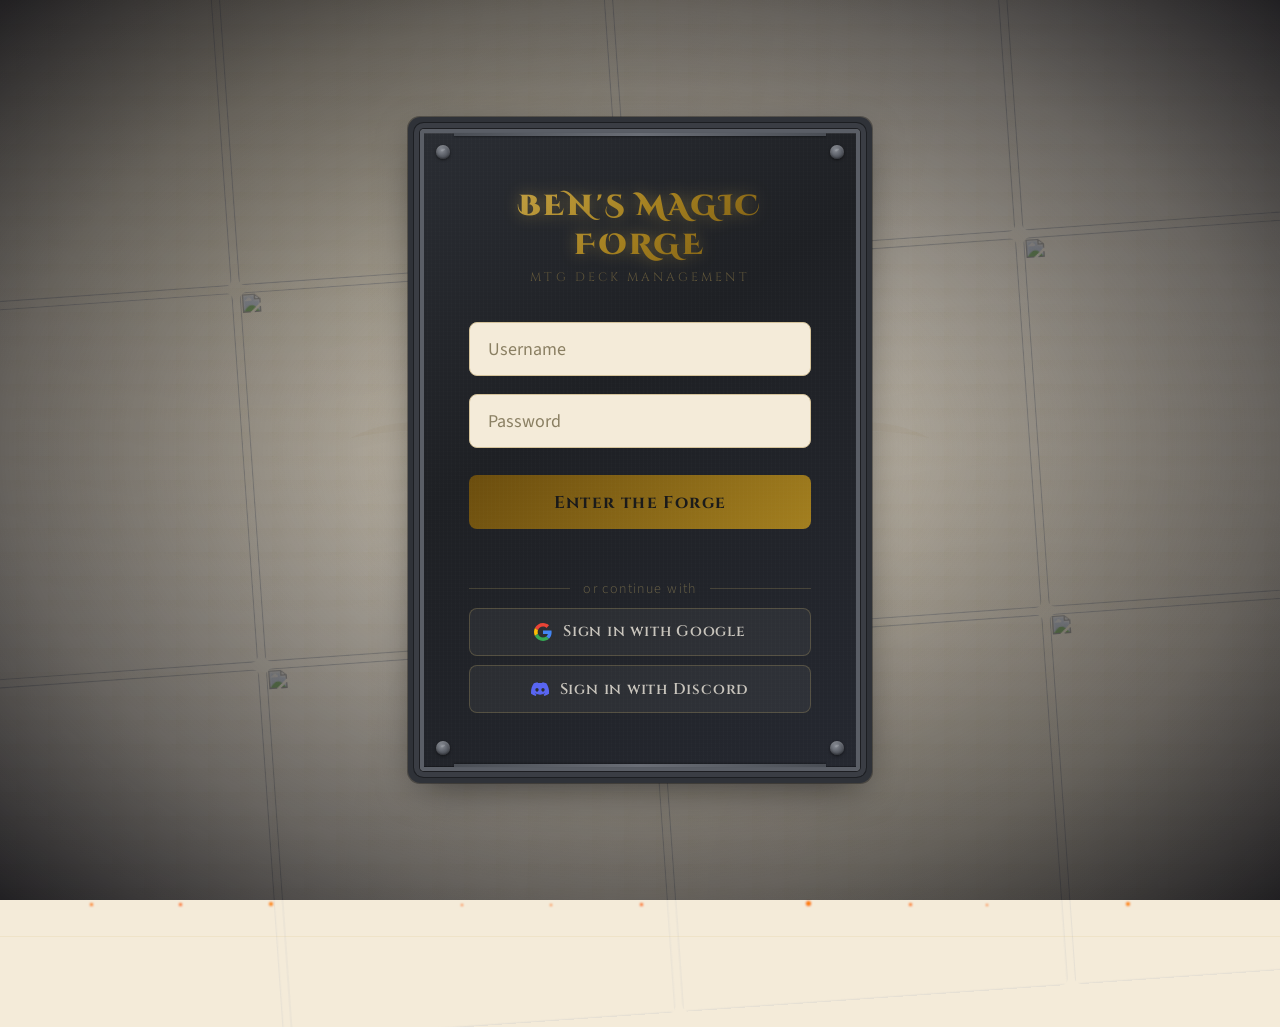
==== commit 6bd2b626: "Refactor client JS: auth, theme, pricing Large refactor of the client-side JS: centralizes auth-awar" ====
--- a/mtg-forge.Api/wwwroot/index.html
+++ b/mtg-forge.Api/wwwroot/index.html
@@ -3034,831 +3034,831 @@
         <div class="toast-container" id="toastContainer"></div>
 
         <script>
-                        const API_BASE = "/api/decks";
-                        const AUTH_BASE = "/api/auth";
-                        let currentDecks = [];
-                        let totalDecks = 0;
-                        let currentSkip = 0;
-                        const PAGE_SIZE = 12;
-                        let deleteTargetId = null;
-                        let currentDetailDeck = null;
-                        let libActiveColor = null;
-                        let selectMode = false;
-                        let selectedDeckIds = new Set();
-                        let _searchTimer = null;
-                        let authToken = localStorage.getItem("authToken");
-                        let currentUser = JSON.parse(
-                            localStorage.getItem("currentUser") || "null",
+            const API_BASE = "/api/decks";
+            const AUTH_BASE = "/api/auth";
+            let currentDecks = [];
+            let totalDecks = 0;
+            let currentSkip = 0;
+            const PAGE_SIZE = 12;
+            let deleteTargetId = null;
+            let currentDetailDeck = null;
+            let libActiveColor = null;
+            let selectMode = false;
+            let selectedDeckIds = new Set();
+            let _searchTimer = null;
+            let authToken = localStorage.getItem("authToken");
+            let currentUser = JSON.parse(
+                localStorage.getItem("currentUser") || "null",
+            );
+
+            // === Theme (dark/light) ===
+            // The inline <head> script already applied the persisted/system theme before paint.
+            // These handlers keep the toggle icon + <meta theme-color> in sync and handle clicks.
+            const THEME_COLORS = { dark: "#0A0A0A", light: "#F4EBD9" };
+
+            function currentTheme() {
+                return document.documentElement.getAttribute("data-theme") ===
+                    "light"
+                    ? "light"
+                    : "dark";
+            }
+
+            function applyTheme(theme) {
+                const root = document.documentElement;
+                if (theme === "light") root.setAttribute("data-theme", "light");
+                else root.removeAttribute("data-theme");
+                const meta = document.querySelector('meta[name="theme-color"]');
+                if (meta) meta.setAttribute("content", THEME_COLORS[theme]);
+                const icon = document.getElementById("themeToggleIcon");
+                if (icon)
+                    icon.innerHTML = theme === "light" ? "&#9728;" : "&#9790;";
+                const label = document.getElementById("themeToggleLabel");
+                if (label)
+                    label.textContent =
+                        theme === "light" ? "Dark Mode" : "Light Mode";
+            }
+
+            function toggleTheme() {
+                const next = currentTheme() === "light" ? "dark" : "light";
+                try {
+                    localStorage.setItem("theme", next);
+                } catch (e) {
+                    /* ignore */
+                }
+                applyTheme(next);
+            }
+
+            function toggleUserDropdown(event) {
+                if (event) event.stopPropagation();
+                const trigger = document.getElementById("userInfoTrigger");
+                const dropdown = document.getElementById("userDropdown");
+                if (!trigger || !dropdown) return;
+                const isOpen = trigger.classList.contains("open");
+                if (isOpen) {
+                    trigger.classList.remove("open");
+                    dropdown.classList.remove("open");
+                    trigger.setAttribute("aria-expanded", "false");
+                } else {
+                    trigger.classList.add("open");
+                    dropdown.classList.add("open");
+                    trigger.setAttribute("aria-expanded", "true");
+                }
+            }
+
+            // Close user dropdown when clicking outside
+            document.addEventListener("DOMContentLoaded", () => {
+                applyTheme(currentTheme());
+                document.addEventListener("click", (e) => {
+                    const trigger = document.getElementById("userInfoTrigger");
+                    const dropdown = document.getElementById("userDropdown");
+                    if (trigger && dropdown && !trigger.contains(e.target)) {
+                        trigger.classList.remove("open");
+                        dropdown.classList.remove("open");
+                        trigger.setAttribute("aria-expanded", "false");
+                    }
+                });
+            });
+
+            // === Auth-aware fetch ===
+            async function authFetch(url, options = {}) {
+                if (!options.headers) options.headers = {};
+                if (authToken)
+                    options.headers["Authorization"] = `Bearer ${authToken}`;
+                // Extract custom timeout, then remove it so fetch() doesn't see unknown props
+                const timeoutMs = options._timeout || 180000; // 3 min default
+                delete options._timeout;
+                const controller = new AbortController();
+                const timeoutId = setTimeout(
+                    () => controller.abort(),
+                    timeoutMs,
+                );
+                if (!options.signal) options.signal = controller.signal;
+                try {
+                    const res = await fetch(url, options);
+                    clearTimeout(timeoutId);
+                    if (res.status === 401) {
+                        logout();
+                        throw new Error(
+                            "Session expired. Please log in again.",
                         );
-
-                        // === Theme (dark/light) ===
-                        // The inline <head> script already applied the persisted/system theme before paint.
-                        // These handlers keep the toggle icon + <meta theme-color> in sync and handle clicks.
-                        const THEME_COLORS = { dark: "#0A0A0A", light: "#F4EBD9" };
-
-                        function currentTheme() {
-                            return document.documentElement.getAttribute("data-theme") ===
-                                "light"
-                                ? "light"
-                                : "dark";
-                        }
-
-                        function applyTheme(theme) {
-                            const root = document.documentElement;
-                            if (theme === "light") root.setAttribute("data-theme", "light");
-                            else root.removeAttribute("data-theme");
-                            const meta = document.querySelector('meta[name="theme-color"]');
-                            if (meta) meta.setAttribute("content", THEME_COLORS[theme]);
-                            const icon = document.getElementById("themeToggleIcon");
-                            if (icon)
-                                icon.innerHTML = theme === "light" ? "&#9728;" : "&#9790;";
-                            const label = document.getElementById("themeToggleLabel");
-                            if (label)
-                                label.textContent =
-                                    theme === "light" ? "Dark Mode" : "Light Mode";
-                        }
-
-                        function toggleTheme() {
-                            const next = currentTheme() === "light" ? "dark" : "light";
-                            try {
-                                localStorage.setItem("theme", next);
-                            } catch (e) {
-                                /* ignore */
-                            }
-                            applyTheme(next);
-                        }
-
-                        function toggleUserDropdown(event) {
-                            if (event) event.stopPropagation();
-                            const trigger = document.getElementById("userInfoTrigger");
-                            const dropdown = document.getElementById("userDropdown");
-                            if (!trigger || !dropdown) return;
-                            const isOpen = trigger.classList.contains("open");
-                            if (isOpen) {
-                                trigger.classList.remove("open");
-                                dropdown.classList.remove("open");
-                                trigger.setAttribute("aria-expanded", "false");
-                            } else {
-                                trigger.classList.add("open");
-                                dropdown.classList.add("open");
-                                trigger.setAttribute("aria-expanded", "true");
-                            }
-                        }
-
-                        // Close user dropdown when clicking outside
-                        document.addEventListener("DOMContentLoaded", () => {
-                            applyTheme(currentTheme());
-                            document.addEventListener("click", (e) => {
-                                const trigger = document.getElementById("userInfoTrigger");
-                                const dropdown = document.getElementById("userDropdown");
-                                if (trigger && dropdown && !trigger.contains(e.target)) {
-                                    trigger.classList.remove("open");
-                                    dropdown.classList.remove("open");
-                                    trigger.setAttribute("aria-expanded", "false");
-                                }
-                            });
-                        });
-
-                        // === Auth-aware fetch ===
-                        async function authFetch(url, options = {}) {
-                            if (!options.headers) options.headers = {};
-                            if (authToken)
-                                options.headers["Authorization"] = `Bearer ${authToken}`;
-                            // Extract custom timeout, then remove it so fetch() doesn't see unknown props
-                            const timeoutMs = options._timeout || 180000; // 3 min default
-                            delete options._timeout;
-                            const controller = new AbortController();
-                            const timeoutId = setTimeout(
-                                () => controller.abort(),
-                                timeoutMs,
-                            );
-                            if (!options.signal) options.signal = controller.signal;
-                            try {
-                                const res = await fetch(url, options);
-                                clearTimeout(timeoutId);
-                                if (res.status === 401) {
-                                    logout();
-                                    throw new Error(
-                                        "Session expired. Please log in again.",
-                                    );
-                                }
-                                return res;
-                            } catch (err) {
-                                clearTimeout(timeoutId);
-                                if (err.name === "AbortError") {
-                                    throw new Error("Request timed out. Please try again.");
-                                }
-                                // iOS Safari "Load failed" — provide a friendlier message
-                                if (
-                                    err.message === "Load failed" ||
-                                    err.message === "Failed to fetch"
-                                ) {
-                                    throw new Error(
-                                        "Network error — please check your connection and try again.",
-                                    );
-                                }
-                                throw err;
-                            }
-                        }
-
-                        // === Sidebar ===
-                        (function initSidebar() {
-                            if (localStorage.getItem("sideNavCollapsed") === "1") {
-                                document
-                                    .getElementById("sideNav")
-                                    .classList.add("collapsed");
-                                document.body.classList.add("sidebar-collapsed");
-                            }
-                        })();
-
-                        function toggleSideNav() {
-                            const sideNav = document.getElementById("sideNav");
-                            const collapsed = sideNav.classList.toggle("collapsed");
-                            document.body.classList.toggle("sidebar-collapsed", collapsed);
-                            localStorage.setItem("sideNavCollapsed", collapsed ? "1" : "0");
-                        }
-
-                        // === Auth ===
-                        function showApp() {
-                            document.getElementById("loginView").style.display = "none";
-                            document.querySelector(".app-header").style.display = "";
-                            document.querySelector(".app-container").style.display = "";
-                            document.getElementById("headerRight").style.display = "";
-                            document.getElementById("sideNav").style.display = "";
-                            document.getElementById("mobileNavStrip").style.display = "";
-                            if (currentUser) {
-                                document.getElementById("headerDisplayName").textContent =
-                                    currentUser.displayName;
-                                document.getElementById("headerRole").textContent =
-                                    currentUser.role;
-                                const isAdmin = currentUser.role === "Admin";
-                                document.getElementById("adminTab").style.display = isAdmin
-                                    ? ""
-                                    : "none";
-                                document.getElementById("adminTabMobile").style.display =
-                                    isAdmin ? "" : "none";
-                            }
-                        }
-
-                        function showLogin() {
-                            document.getElementById("loginView").style.display = "";
-                            document.querySelector(".app-header").style.display = "none";
-                            document.querySelector(".app-container").style.display = "none";
-                            document.getElementById("sideNav").style.display = "none";
-                            document.getElementById("mobileNavStrip").style.display =
-                                "none";
-                        }
-
-                        // OAuth callback: the server redirects back to /?oauth_token=<jwt>
-                        // (or /?oauth_error=<message>). Handle both cases on page load.
-                        (function handleOAuthCallback() {
-                            const params = new URLSearchParams(window.location.search);
-                            const oauthToken = params.get("oauth_token");
-                            const oauthError = params.get("oauth_error");
-
-                            if (!oauthToken && !oauthError) return;
-
-                            // Strip the query params from the address bar immediately
-                            history.replaceState(null, "", window.location.pathname);
-
-                            if (oauthError) {
-                                // Show login with the error message visible (truncate to prevent crafted URL abuse)
-                                const safeError = decodeURIComponent(oauthError).slice(
-                                    0,
-                                    200,
-                                );
-                                document.getElementById("loginError").textContent =
-                                    safeError;
-                                return;
-                            }
-
-                            // Store the token and fetch the current user profile
-                            authToken = oauthToken;
-                            localStorage.setItem("authToken", authToken);
-
-                            fetch(`${AUTH_BASE}/me`, {
-                                headers: { Authorization: "Bearer " + authToken },
-                            })
-                                .then((r) => (r.ok ? r.json() : Promise.reject()))
-                                .then((user) => {
-                                    currentUser = {
-                                        username: user.username,
-                                        displayName: user.displayName,
-                                        role: user.role,
-                                    };
-                                    localStorage.setItem(
-                                        "currentUser",
-                                        JSON.stringify(currentUser),
-                                    );
-                                    showApp();
-                                    switchView(
-                                        location.hash.replace("#", "") || "forge",
-                                        false,
-                                    );
-                                })
-                                .catch(() => {
-                                    // Profile fetch failed — clean up and show an error
-                                    authToken = null;
-                                    localStorage.removeItem("authToken");
-                                    document.getElementById("loginError").textContent =
-                                        "Sign-in succeeded but profile could not be loaded. Please try again.";
-                                });
-                        })();
-
-                        async function handleLogin() {
-                            const username = document
-                                .getElementById("loginUsername")
-                                .value.trim();
-                            const password = document.getElementById("loginPassword").value;
-                            const errorEl = document.getElementById("loginError");
-                            const btn = document.getElementById("btnLogin");
-                            errorEl.textContent = "";
-
-                            if (!username || !password) {
-                                errorEl.textContent = "Please enter username and password";
-                                return;
-                            }
-
-                            btn.disabled = true;
-                            try {
-                                const res = await fetch(`${AUTH_BASE}/login`, {
-                                    method: "POST",
-                                    headers: { "Content-Type": "application/json" },
-                                    body: JSON.stringify({ username, password }),
-                                }).catch((e) => {
-                                    throw new Error(
-                                        e.message === "Load failed"
-                                            ? "Network error — please check your connection."
-                                            : e.message,
-                                    );
-                                });
-                                if (!res.ok) {
-                                    const err = await res.json();
-                                    throw new Error(err.error || "Login failed");
-                                }
-                                const data = await res.json();
-                                authToken = data.token;
-                                currentUser = {
-                                    username: data.username,
-                                    displayName: data.displayName,
-                                    role: data.role,
-                                };
-                                localStorage.setItem("authToken", authToken);
-                                localStorage.setItem(
-                                    "currentUser",
-                                    JSON.stringify(currentUser),
-                                );
-                                document.getElementById("loginUsername").value = "";
-                                document.getElementById("loginPassword").value = "";
-                                showApp();
-                                switchView(
-                                    location.hash.replace("#", "") || "forge",
-                                    false,
-                                );
-                            } catch (err) {
-                                errorEl.textContent = err.message;
-                            } finally {
-                                btn.disabled = false;
-                            }
-                        }
-
-                        // Allow Enter key to submit login
-                        document
-                            .getElementById("loginPassword")
-                            .addEventListener("keydown", (e) => {
-                                if (e.key === "Enter") handleLogin();
-                            });
-                        document
-                            .getElementById("loginUsername")
-                            .addEventListener("keydown", (e) => {
-                                if (e.key === "Enter")
-                                    document.getElementById("loginPassword").focus();
-                            });
-
-                        // Allow Escape key to dismiss card lightbox
-                        document.addEventListener("keydown", (e) => {
-                            if (
-                                e.key === "Escape" &&
-                                !document
-                                    .getElementById("cardLightbox")
-                                    .classList.contains("hidden")
-                            )
-                                hideCardLightbox();
-                        });
-
-                        function logout() {
-                            authToken = null;
-                            currentUser = null;
-                            localStorage.removeItem("authToken");
-                            localStorage.removeItem("currentUser");
-                            showLogin();
-                        }
-
-                        // Init: check if already logged in
-                        if (authToken && currentUser) {
-                            showApp();
-                            const initialView = location.hash.replace("#", "") || "forge";
-                            switchView(initialView, false);
-                        } else {
-                            showLogin();
-                        }
-
-                        // === Price Lookup ===
-                        let priceSearchPage = 1;
-                        let priceSearchQuery = "";
-
-                        async function priceLookupSearch() {
-                            const input = document.getElementById("priceLookupInput");
-                            const cardName = input.value.trim();
-                            if (!cardName) return;
-
-                            priceSearchQuery = cardName;
-                            priceSearchPage = 1;
-
-                            const searchResultsDiv = document.getElementById(
-                                "priceLookupSearchResults",
-                            );
-                            const resultsDiv =
-                                document.getElementById("priceLookupResults");
-                            const loadingDiv =
-                                document.getElementById("priceLookupLoading");
-                            const errorDiv = document.getElementById("priceLookupError");
-                            const btn = document.getElementById("btnPriceLookup");
-
-                            searchResultsDiv.style.display = "none";
-                            resultsDiv.style.display = "none";
-                            errorDiv.style.display = "none";
-                            loadingDiv.style.display = "";
-                            btn.disabled = true;
-
-                            try {
-                                const res = await fetch(
-                                    `/api/pricing/search?q=${encodeURIComponent(cardName)}`,
-                                    {
-                                        headers: { Authorization: `Bearer ${authToken}` },
-                                    },
-                                );
-
-                                if (!res.ok) {
-                                    const err = await res.json().catch(() => ({}));
-                                    throw new Error(
-                                        err.error || `No results found (${res.status})`,
-                                    );
-                                }
-
-                                const data = await res.json();
-                                renderPriceSearchResults(data, false);
-                            } catch (e) {
-                                errorDiv.textContent = e.message;
-                                errorDiv.style.display = "";
-                            } finally {
-                                loadingDiv.style.display = "none";
-                                btn.disabled = false;
-                            }
-                        }
-
-                        async function priceLookupLoadMore() {
-                            priceSearchPage++;
-                            const btn = document.getElementById("priceSearchMore");
-                            btn.disabled = true;
-                            btn.textContent = "Loading...";
-
-                            try {
-                                const res = await fetch(
-                                    `/api/pricing/search?q=${encodeURIComponent(priceSearchQuery)}&page=${priceSearchPage}`,
-                                    {
-                                        headers: { Authorization: `Bearer ${authToken}` },
-                                    },
-                                );
-                                if (res.ok) {
-                                    const data = await res.json();
-                                    renderPriceSearchResults(data, true);
-                                }
-                            } finally {
-                                btn.disabled = false;
-                                btn.textContent = "Load More";
-                            }
-                        }
-
-                        function renderPriceSearchResults(data, append) {
-                            const searchResultsDiv = document.getElementById(
-                                "priceLookupSearchResults",
-                            );
-                            const grid = document.getElementById("priceSearchGrid");
-                            const countSpan = document.getElementById("priceSearchCount");
-                            const moreBtn = document.getElementById("priceSearchMore");
-
-                            if (!append) grid.innerHTML = "";
-                            countSpan.textContent = data.totalCards;
-                            moreBtn.style.display = data.hasMore ? "" : "none";
-
-                            data.results.forEach((card) => {
-                                const el = document.createElement("div");
-                                el.style.cssText =
-                                    "cursor:pointer; background:var(--bg-deep); border:1px solid var(--border); border-radius:10px; padding:0.5rem; text-align:center; transition:border-color 0.2s, transform 0.2s;";
-                                el.onmouseenter = () => {
-                                    el.style.borderColor = "var(--gold)";
-                                    el.style.transform = "translateY(-2px)";
-                                };
-                                el.onmouseleave = () => {
-                                    el.style.borderColor = "var(--border)";
-                                    el.style.transform = "none";
-                                };
-                                el.onclick = () => priceSelectCard(card.name);
-
-                                const img = card.imageUrl
-                                    ? `<img src="${card.imageUrl}" alt="${card.name}" style="width:100%; border-radius:8px; margin-bottom:0.4rem;" loading="lazy">`
-                                    : `<div style="width:100%; aspect-ratio:0.72; background:var(--bg-card); border-radius:8px; margin-bottom:0.4rem; display:flex; align-items:center; justify-content:center; color:var(--text-muted); font-size:0.75rem;">No Image</div>`;
-
-                                const price =
-                                    card.priceUsd != null
-                                        ? `<div style="color:#4ade80; font-weight:700; font-size:0.85rem;">$${card.priceUsd.toFixed(2)}</div>`
-                                        : "";
-
-                                el.innerHTML = `
+                    }
+                    return res;
+                } catch (err) {
+                    clearTimeout(timeoutId);
+                    if (err.name === "AbortError") {
+                        throw new Error("Request timed out. Please try again.");
+                    }
+                    // iOS Safari "Load failed" — provide a friendlier message
+                    if (
+                        err.message === "Load failed" ||
+                        err.message === "Failed to fetch"
+                    ) {
+                        throw new Error(
+                            "Network error — please check your connection and try again.",
+                        );
+                    }
+                    throw err;
+                }
+            }
+
+            // === Sidebar ===
+            (function initSidebar() {
+                if (localStorage.getItem("sideNavCollapsed") === "1") {
+                    document
+                        .getElementById("sideNav")
+                        .classList.add("collapsed");
+                    document.body.classList.add("sidebar-collapsed");
+                }
+            })();
+
+            function toggleSideNav() {
+                const sideNav = document.getElementById("sideNav");
+                const collapsed = sideNav.classList.toggle("collapsed");
+                document.body.classList.toggle("sidebar-collapsed", collapsed);
+                localStorage.setItem("sideNavCollapsed", collapsed ? "1" : "0");
+            }
+
+            // === Auth ===
+            function showApp() {
+                document.getElementById("loginView").style.display = "none";
+                document.querySelector(".app-header").style.display = "";
+                document.querySelector(".app-container").style.display = "";
+                document.getElementById("headerRight").style.display = "";
+                document.getElementById("sideNav").style.display = "";
+                document.getElementById("mobileNavStrip").style.display = "";
+                if (currentUser) {
+                    document.getElementById("headerDisplayName").textContent =
+                        currentUser.displayName;
+                    document.getElementById("headerRole").textContent =
+                        currentUser.role;
+                    const isAdmin = currentUser.role === "Admin";
+                    document.getElementById("adminTab").style.display = isAdmin
+                        ? ""
+                        : "none";
+                    document.getElementById("adminTabMobile").style.display =
+                        isAdmin ? "" : "none";
+                }
+            }
+
+            function showLogin() {
+                document.getElementById("loginView").style.display = "";
+                document.querySelector(".app-header").style.display = "none";
+                document.querySelector(".app-container").style.display = "none";
+                document.getElementById("sideNav").style.display = "none";
+                document.getElementById("mobileNavStrip").style.display =
+                    "none";
+            }
+
+            // OAuth callback: the server redirects back to /?oauth_token=<jwt>
+            // (or /?oauth_error=<message>). Handle both cases on page load.
+            (function handleOAuthCallback() {
+                const params = new URLSearchParams(window.location.search);
+                const oauthToken = params.get("oauth_token");
+                const oauthError = params.get("oauth_error");
+
+                if (!oauthToken && !oauthError) return;
+
+                // Strip the query params from the address bar immediately
+                history.replaceState(null, "", window.location.pathname);
+
+                if (oauthError) {
+                    // Show login with the error message visible (truncate to prevent crafted URL abuse)
+                    const safeError = decodeURIComponent(oauthError).slice(
+                        0,
+                        200,
+                    );
+                    document.getElementById("loginError").textContent =
+                        safeError;
+                    return;
+                }
+
+                // Store the token and fetch the current user profile
+                authToken = oauthToken;
+                localStorage.setItem("authToken", authToken);
+
+                fetch(`${AUTH_BASE}/me`, {
+                    headers: { Authorization: "Bearer " + authToken },
+                })
+                    .then((r) => (r.ok ? r.json() : Promise.reject()))
+                    .then((user) => {
+                        currentUser = {
+                            username: user.username,
+                            displayName: user.displayName,
+                            role: user.role,
+                        };
+                        localStorage.setItem(
+                            "currentUser",
+                            JSON.stringify(currentUser),
+                        );
+                        showApp();
+                        switchView(
+                            location.hash.replace("#", "") || "forge",
+                            false,
+                        );
+                    })
+                    .catch(() => {
+                        // Profile fetch failed — clean up and show an error
+                        authToken = null;
+                        localStorage.removeItem("authToken");
+                        document.getElementById("loginError").textContent =
+                            "Sign-in succeeded but profile could not be loaded. Please try again.";
+                    });
+            })();
+
+            async function handleLogin() {
+                const username = document
+                    .getElementById("loginUsername")
+                    .value.trim();
+                const password = document.getElementById("loginPassword").value;
+                const errorEl = document.getElementById("loginError");
+                const btn = document.getElementById("btnLogin");
+                errorEl.textContent = "";
+
+                if (!username || !password) {
+                    errorEl.textContent = "Please enter username and password";
+                    return;
+                }
+
+                btn.disabled = true;
+                try {
+                    const res = await fetch(`${AUTH_BASE}/login`, {
+                        method: "POST",
+                        headers: { "Content-Type": "application/json" },
+                        body: JSON.stringify({ username, password }),
+                    }).catch((e) => {
+                        throw new Error(
+                            e.message === "Load failed"
+                                ? "Network error — please check your connection."
+                                : e.message,
+                        );
+                    });
+                    if (!res.ok) {
+                        const err = await res.json();
+                        throw new Error(err.error || "Login failed");
+                    }
+                    const data = await res.json();
+                    authToken = data.token;
+                    currentUser = {
+                        username: data.username,
+                        displayName: data.displayName,
+                        role: data.role,
+                    };
+                    localStorage.setItem("authToken", authToken);
+                    localStorage.setItem(
+                        "currentUser",
+                        JSON.stringify(currentUser),
+                    );
+                    document.getElementById("loginUsername").value = "";
+                    document.getElementById("loginPassword").value = "";
+                    showApp();
+                    switchView(
+                        location.hash.replace("#", "") || "forge",
+                        false,
+                    );
+                } catch (err) {
+                    errorEl.textContent = err.message;
+                } finally {
+                    btn.disabled = false;
+                }
+            }
+
+            // Allow Enter key to submit login
+            document
+                .getElementById("loginPassword")
+                .addEventListener("keydown", (e) => {
+                    if (e.key === "Enter") handleLogin();
+                });
+            document
+                .getElementById("loginUsername")
+                .addEventListener("keydown", (e) => {
+                    if (e.key === "Enter")
+                        document.getElementById("loginPassword").focus();
+                });
+
+            // Allow Escape key to dismiss card lightbox
+            document.addEventListener("keydown", (e) => {
+                if (
+                    e.key === "Escape" &&
+                    !document
+                        .getElementById("cardLightbox")
+                        .classList.contains("hidden")
+                )
+                    hideCardLightbox();
+            });
+
+            function logout() {
+                authToken = null;
+                currentUser = null;
+                localStorage.removeItem("authToken");
+                localStorage.removeItem("currentUser");
+                showLogin();
+            }
+
+            // Init: check if already logged in
+            if (authToken && currentUser) {
+                showApp();
+                const initialView = location.hash.replace("#", "") || "forge";
+                switchView(initialView, false);
+            } else {
+                showLogin();
+            }
+
+            // === Price Lookup ===
+            let priceSearchPage = 1;
+            let priceSearchQuery = "";
+
+            async function priceLookupSearch() {
+                const input = document.getElementById("priceLookupInput");
+                const cardName = input.value.trim();
+                if (!cardName) return;
+
+                priceSearchQuery = cardName;
+                priceSearchPage = 1;
+
+                const searchResultsDiv = document.getElementById(
+                    "priceLookupSearchResults",
+                );
+                const resultsDiv =
+                    document.getElementById("priceLookupResults");
+                const loadingDiv =
+                    document.getElementById("priceLookupLoading");
+                const errorDiv = document.getElementById("priceLookupError");
+                const btn = document.getElementById("btnPriceLookup");
+
+                searchResultsDiv.style.display = "none";
+                resultsDiv.style.display = "none";
+                errorDiv.style.display = "none";
+                loadingDiv.style.display = "";
+                btn.disabled = true;
+
+                try {
+                    const res = await fetch(
+                        `/api/pricing/search?q=${encodeURIComponent(cardName)}`,
+                        {
+                            headers: { Authorization: `Bearer ${authToken}` },
+                        },
+                    );
+
+                    if (!res.ok) {
+                        const err = await res.json().catch(() => ({}));
+                        throw new Error(
+                            err.error || `No results found (${res.status})`,
+                        );
+                    }
+
+                    const data = await res.json();
+                    renderPriceSearchResults(data, false);
+                } catch (e) {
+                    errorDiv.textContent = e.message;
+                    errorDiv.style.display = "";
+                } finally {
+                    loadingDiv.style.display = "none";
+                    btn.disabled = false;
+                }
+            }
+
+            async function priceLookupLoadMore() {
+                priceSearchPage++;
+                const btn = document.getElementById("priceSearchMore");
+                btn.disabled = true;
+                btn.textContent = "Loading...";
+
+                try {
+                    const res = await fetch(
+                        `/api/pricing/search?q=${encodeURIComponent(priceSearchQuery)}&page=${priceSearchPage}`,
+                        {
+                            headers: { Authorization: `Bearer ${authToken}` },
+                        },
+                    );
+                    if (res.ok) {
+                        const data = await res.json();
+                        renderPriceSearchResults(data, true);
+                    }
+                } finally {
+                    btn.disabled = false;
+                    btn.textContent = "Load More";
+                }
+            }
+
+            function renderPriceSearchResults(data, append) {
+                const searchResultsDiv = document.getElementById(
+                    "priceLookupSearchResults",
+                );
+                const grid = document.getElementById("priceSearchGrid");
+                const countSpan = document.getElementById("priceSearchCount");
+                const moreBtn = document.getElementById("priceSearchMore");
+
+                if (!append) grid.innerHTML = "";
+                countSpan.textContent = data.totalCards;
+                moreBtn.style.display = data.hasMore ? "" : "none";
+
+                data.results.forEach((card) => {
+                    const el = document.createElement("div");
+                    el.style.cssText =
+                        "cursor:pointer; background:var(--bg-deep); border:1px solid var(--border); border-radius:10px; padding:0.5rem; text-align:center; transition:border-color 0.2s, transform 0.2s;";
+                    el.onmouseenter = () => {
+                        el.style.borderColor = "var(--gold)";
+                        el.style.transform = "translateY(-2px)";
+                    };
+                    el.onmouseleave = () => {
+                        el.style.borderColor = "var(--border)";
+                        el.style.transform = "none";
+                    };
+                    el.onclick = () => priceSelectCard(card.name);
+
+                    const img = card.imageUrl
+                        ? `<img src="${card.imageUrl}" alt="${card.name}" style="width:100%; border-radius:8px; margin-bottom:0.4rem;" loading="lazy">`
+                        : `<div style="width:100%; aspect-ratio:0.72; background:var(--bg-card); border-radius:8px; margin-bottom:0.4rem; display:flex; align-items:center; justify-content:center; color:var(--text-muted); font-size:0.75rem;">No Image</div>`;
+
+                    const price =
+                        card.priceUsd != null
+                            ? `<div style="color:#4ade80; font-weight:700; font-size:0.85rem;">$${card.priceUsd.toFixed(2)}</div>`
+                            : "";
+
+                    el.innerHTML = `
                                 ${img}
                                 <div style="color:var(--text-primary); font-size:0.8rem; font-weight:600; line-height:1.2; margin-bottom:0.2rem; overflow:hidden; text-overflow:ellipsis; white-space:nowrap;">${card.name}</div>
                                 <div style="color:var(--text-muted); font-size:0.7rem; margin-bottom:0.2rem; overflow:hidden; text-overflow:ellipsis; white-space:nowrap;">${card.set || ""}</div>
                                 ${price}
                             `;
-                                grid.appendChild(el);
-                            });
-
-                            searchResultsDiv.style.display = "";
-                        }
-
-                        async function priceSelectCard(cardName) {
-                            const searchResultsDiv = document.getElementById(
-                                "priceLookupSearchResults",
-                            );
-                            const resultsDiv =
-                                document.getElementById("priceLookupResults");
-                            const loadingDiv =
-                                document.getElementById("priceLookupLoading");
-                            const errorDiv = document.getElementById("priceLookupError");
-
-                            searchResultsDiv.style.display = "none";
-                            errorDiv.style.display = "none";
-                            loadingDiv.style.display = "";
-
-                            try {
-                                const res = await fetch(
-                                    `/api/pricing/lookup?cardName=${encodeURIComponent(cardName)}`,
-                                    {
-                                        headers: { Authorization: `Bearer ${authToken}` },
-                                    },
-                                );
-
-                                if (!res.ok) {
-                                    const err = await res.json().catch(() => ({}));
-                                    throw new Error(
-                                        err.error || `Not found (${res.status})`,
-                                    );
-                                }
-
-                                const data = await res.json();
-                                renderPriceLookup(data);
-                            } catch (e) {
-                                errorDiv.textContent = e.message;
-                                errorDiv.style.display = "";
-                                searchResultsDiv.style.display = "";
-                            } finally {
-                                loadingDiv.style.display = "none";
-                            }
-                        }
-
-                        function priceBackToSearch() {
-                            document.getElementById("priceLookupResults").style.display =
-                                "none";
-                            document.getElementById(
-                                "priceLookupSearchResults",
-                            ).style.display = "";
-                        }
-
-                        function renderPriceLookup(data) {
-                            const resultsDiv =
-                                document.getElementById("priceLookupResults");
-
-                            // Card image
-                            const imgDiv = document.getElementById("priceCardImage");
-                            if (data.imageUrl) {
-                                imgDiv.innerHTML = `<img src="${data.imageUrl}" alt="${data.cardName}" style="width:180px; border-radius:10px; box-shadow:0 4px 20px rgba(0,0,0,0.5);">`;
-                            } else {
-                                imgDiv.innerHTML = `<div style="width:180px; height:250px; background:var(--bg-deep); border:1px solid var(--border); border-radius:10px; display:flex; align-items:center; justify-content:center; color:var(--text-muted);">No Image</div>`;
-                            }
-
-                            // Card name & set
-                            document.getElementById("priceCardName").textContent =
-                                data.cardName;
-                            document.getElementById("priceCardSet").textContent = data.set
-                                ? `Set: ${data.set}`
-                                : "";
-
-                            // Summary badges
-                            const summaryDiv = document.getElementById("priceCardSummary");
-                            summaryDiv.innerHTML = "";
-
-                            // Find the main USD price (prefer Scryfall Market, then local)
-                            const mainSource =
-                                data.sources.find((s) => s.source.includes("Market")) ||
-                                data.sources[0];
-                            if (mainSource) {
-                                summaryDiv.innerHTML += `
+                    grid.appendChild(el);
+                });
+
+                searchResultsDiv.style.display = "";
+            }
+
+            async function priceSelectCard(cardName) {
+                const searchResultsDiv = document.getElementById(
+                    "priceLookupSearchResults",
+                );
+                const resultsDiv =
+                    document.getElementById("priceLookupResults");
+                const loadingDiv =
+                    document.getElementById("priceLookupLoading");
+                const errorDiv = document.getElementById("priceLookupError");
+
+                searchResultsDiv.style.display = "none";
+                errorDiv.style.display = "none";
+                loadingDiv.style.display = "";
+
+                try {
+                    const res = await fetch(
+                        `/api/pricing/lookup?cardName=${encodeURIComponent(cardName)}`,
+                        {
+                            headers: { Authorization: `Bearer ${authToken}` },
+                        },
+                    );
+
+                    if (!res.ok) {
+                        const err = await res.json().catch(() => ({}));
+                        throw new Error(
+                            err.error || `Not found (${res.status})`,
+                        );
+                    }
+
+                    const data = await res.json();
+                    renderPriceLookup(data);
+                } catch (e) {
+                    errorDiv.textContent = e.message;
+                    errorDiv.style.display = "";
+                    searchResultsDiv.style.display = "";
+                } finally {
+                    loadingDiv.style.display = "none";
+                }
+            }
+
+            function priceBackToSearch() {
+                document.getElementById("priceLookupResults").style.display =
+                    "none";
+                document.getElementById(
+                    "priceLookupSearchResults",
+                ).style.display = "";
+            }
+
+            function renderPriceLookup(data) {
+                const resultsDiv =
+                    document.getElementById("priceLookupResults");
+
+                // Card image
+                const imgDiv = document.getElementById("priceCardImage");
+                if (data.imageUrl) {
+                    imgDiv.innerHTML = `<img src="${data.imageUrl}" alt="${data.cardName}" style="width:180px; border-radius:10px; box-shadow:0 4px 20px rgba(0,0,0,0.5);">`;
+                } else {
+                    imgDiv.innerHTML = `<div style="width:180px; height:250px; background:var(--bg-deep); border:1px solid var(--border); border-radius:10px; display:flex; align-items:center; justify-content:center; color:var(--text-muted);">No Image</div>`;
+                }
+
+                // Card name & set
+                document.getElementById("priceCardName").textContent =
+                    data.cardName;
+                document.getElementById("priceCardSet").textContent = data.set
+                    ? `Set: ${data.set}`
+                    : "";
+
+                // Summary badges
+                const summaryDiv = document.getElementById("priceCardSummary");
+                summaryDiv.innerHTML = "";
+
+                // Find the main USD price (prefer Scryfall Market, then local)
+                const mainSource =
+                    data.sources.find((s) => s.source.includes("Market")) ||
+                    data.sources[0];
+                if (mainSource) {
+                    summaryDiv.innerHTML += `
                                 <div style="background:linear-gradient(135deg, #1a3a1a, #0d1f0d); border:1px solid #2d7a2d; border-radius:8px; padding:0.75rem 1.25rem; text-align:center;">
                                     <div style="color:#6abf6a; font-size:0.75rem; text-transform:uppercase; letter-spacing:0.1em; margin-bottom:0.25rem;">USD</div>
                                     <div style="color:#4ade80; font-size:1.5rem; font-weight:700; font-family:'Cinzel',serif;">$${mainSource.priceUsd.toFixed(2)}</div>
                                 </div>`;
-                            }
-                            if (data.eurPrice != null) {
-                                summaryDiv.innerHTML += `
+                }
+                if (data.eurPrice != null) {
+                    summaryDiv.innerHTML += `
                                 <div style="background:linear-gradient(135deg, #1a2a3a, #0d1520); border:1px solid #2d5a8a; border-radius:8px; padding:0.75rem 1.25rem; text-align:center;">
                                     <div style="color:#6aafef; font-size:0.75rem; text-transform:uppercase; letter-spacing:0.1em; margin-bottom:0.25rem;">EUR</div>
                                     <div style="color:#60a5fa; font-size:1.5rem; font-weight:700; font-family:'Cinzel',serif;">€${data.eurPrice.toFixed(2)}</div>
                                 </div>`;
-                            }
-                            if (data.tixPrice != null) {
-                                summaryDiv.innerHTML += `
+                }
+                if (data.tixPrice != null) {
+                    summaryDiv.innerHTML += `
                                 <div style="background:linear-gradient(135deg, #2a2a1a, #1a1a0d); border:1px solid #8a8a2d; border-radius:8px; padding:0.75rem 1.25rem; text-align:center;">
                                     <div style="color:#cfcf6a; font-size:0.75rem; text-transform:uppercase; letter-spacing:0.1em; margin-bottom:0.25rem;">MTGO TIX</div>
                                     <div style="color:#facc15; font-size:1.5rem; font-weight:700; font-family:'Cinzel',serif;">${data.tixPrice.toFixed(2)}</div>
                                 </div>`;
-                            }
-
-                            // Sources table
-                            const tbody = document.getElementById("priceSourcesBody");
-                            tbody.innerHTML = "";
-                            data.sources.forEach((s) => {
-                                const updated = s.updatedAt
-                                    ? new Date(s.updatedAt).toLocaleDateString()
-                                    : "—";
-                                const link = s.url
-                                    ? `<a href="${s.url}" target="_blank" style="color:var(--gold); text-decoration:none;">View ↗</a>`
-                                    : "—";
-                                tbody.innerHTML += `
+                }
+
+                // Sources table
+                const tbody = document.getElementById("priceSourcesBody");
+                tbody.innerHTML = "";
+                data.sources.forEach((s) => {
+                    const updated = s.updatedAt
+                        ? new Date(s.updatedAt).toLocaleDateString()
+                        : "—";
+                    const link = s.url
+                        ? `<a href="${s.url}" target="_blank" style="color:var(--gold); text-decoration:none;">View ↗</a>`
+                        : "—";
+                    tbody.innerHTML += `
                                 <tr style="border-bottom:1px solid var(--border);">
                                     <td style="padding:0.75rem; color:var(--text-primary); font-size:0.95rem;">${s.source}</td>
                                     <td style="padding:0.75rem; text-align:right; color:#4ade80; font-weight:700; font-size:1rem;">$${s.priceUsd.toFixed(2)}</td>
                                     <td style="padding:0.75rem; color:var(--text-secondary); font-size:0.85rem;">${updated}</td>
                                     <td style="padding:0.75rem; font-size:0.85rem;">${link}</td>
                                 </tr>`;
-                            });
-
-                            // Warning if Scryfall failed
-                            const extraDiv = document.getElementById("priceExtraInfo");
-                            extraDiv.innerHTML = "";
-                            if (data.warning) {
-                                extraDiv.innerHTML = `<div style="color:var(--gold); font-size:0.85rem; padding:0.5rem; background:rgba(201,168,76,0.1); border-radius:6px;">⚠ ${data.warning}</div>`;
-                            }
-
-                            resultsDiv.style.display = "";
-                        }
-
-                        // === Navigation ===
-                        document.querySelectorAll(".nav-tab").forEach((tab) => {
-                            tab.addEventListener("click", () =>
-                                switchView(tab.dataset.view),
-                            );
-                        });
-
-                        document.querySelectorAll(".mobile-nav-btn").forEach((btn) => {
-                            btn.addEventListener("click", () =>
-                                switchView(btn.dataset.view),
-                            );
-                        });
-
-                        window.addEventListener("popstate", () => {
-                            if (authToken && currentUser) {
-                                const view = location.hash.replace("#", "") || "forge";
-                                switchView(view, false);
-                            }
-                        });
-
-                        function switchView(view, pushState = true) {
-                            // Validate view exists in DOM, fallback to 'forge' if invalid/not found
-                            const targetView = document.getElementById(`view-${view}`);
-                            if (!targetView) {
-                                view = "forge";
-                            }
-
-                            document
-                                .querySelectorAll(".nav-tab")
-                                .forEach((t) => t.classList.remove("active"));
-                            const tabEl = document.querySelector(
-                                `.nav-tab[data-view="${view}"]`,
-                            );
-                            if (tabEl) tabEl.classList.add("active");
-                            document
-                                .querySelectorAll(".mobile-nav-btn")
-                                .forEach((t) => t.classList.remove("active"));
-                            const mobileBtn = document.querySelector(
-                                `.mobile-nav-btn[data-view="${view}"]`,
-                            );
-                            if (mobileBtn) mobileBtn.classList.add("active");
-                            document
-                                .querySelectorAll(".view")
-                                .forEach((v) => v.classList.remove("active"));
-                            document.getElementById(`view-${view}`).classList.add("active");
-
-                            if (pushState) {
-                                history.pushState(null, "", "#" + view);
-                            }
-
-                            if (view === "library") loadLibrary();
-                            if (view === "admin") loadAdminPanel();
-                            if (view === "collection") loadCollection();
-                        }
-
-                        // === Deck Generation ===
-                        // === Async deck generation with polling (survives iOS screen lock) ===
-                        let _generationPollTimer = null;
-                        let _generationPolling = false;
-                        const GENERATION_JOB_KEY = "mtgf_gen_job";
-
-                        function _setGeneratingUI(active) {
-                            const btn = document.getElementById("btnGenerate");
-                            const overlay = document.getElementById("generatingOverlay");
-                            btn.disabled = active;
-                            btn.classList.toggle("loading", active);
-                            overlay.classList.toggle("hidden", !active);
-                        }
-
-                        function _stopGeneration(msg, isError) {
-                            sessionStorage.removeItem(GENERATION_JOB_KEY);
-                            _setGeneratingUI(false);
-                            if (msg) showToast(msg, isError);
-                        }
-
-                        async function _pollGenerationJob(jobId) {
-                            _generationPollTimer = null;
-                            if (_generationPolling) return;
-                            _generationPolling = true;
-                            try {
-                                const res = await authFetch(
-                                    `${API_BASE}/generate/status/${jobId}`,
-                                );
-                                if (!res.ok) {
-                                    // Non-transient: job expired (404), forbidden (403), server error (500), etc.
-                                    const err = await res.json().catch(() => ({}));
-                                    _stopGeneration(
-                                        err.error ||
-                                            `Generation status unavailable (${res.status})`,
-                                        true,
-                                    );
-                                    return;
-                                }
-                                const { status, deck, error } = await res.json();
-                                if (status === "completed") {
-                                    _stopGeneration(null);
-                                    showDeckPreview(deck);
-                                    showToast("Deck forged successfully!");
-                                } else if (status === "failed") {
-                                    _stopGeneration(error || "Generation failed", true);
-                                } else {
-                                    // still pending/running — schedule next poll
-                                    _generationPollTimer = setTimeout(
-                                        () => _pollGenerationJob(jobId),
-                                        3000,
-                                    );
-                                }
-                            } catch (_) {
-                                // Transient network error — retry; user may have just unlocked phone
-                                _generationPollTimer = setTimeout(
-                                    () => _pollGenerationJob(jobId),
-                                    5000,
-                                );
-                            } finally {
-                                _generationPolling = false;
-                            }
-                        }
-
-                        // Resume polling after screen unlock / tab re-focus
-                        document.addEventListener("visibilitychange", () => {
-                            if (document.visibilityState !== "visible") return;
-                            const jobId = sessionStorage.getItem(GENERATION_JOB_KEY);
-                            if (!jobId) return;
-                            // Clear any stale timer and restart if not already mid-poll
-                            if (_generationPollTimer !== null) {
-                                clearTimeout(_generationPollTimer);
-                                _generationPollTimer = null;
-                            }
-                            if (!_generationPolling) {
-                                _setGeneratingUI(true);
-                                _pollGenerationJob(jobId);
-                            }
-                        });
-
-                        // On load: resume polling for any job that was in-progress before a page refresh
-                        (function resumeJobOnLoad() {
-                            const jobId = sessionStorage.getItem(GENERATION_JOB_KEY);
-                            if (!jobId) return;
-                            _setGeneratingUI(true);
-                            _generationPollTimer = setTimeout(
-                                () => _pollGenerationJob(jobId),
-                                1000,
-                            );
-                        })();
-
-                        async function generateDeck() {
-                            const colors = [
-                                ...document.querySelectorAll(
-                                    'input[name="colors"]:checked',
-                                ),
-                            ].map((c) => c.value);
-                            if (colors.length === 0) {
-                                showToast("Select at least one mana color", true);
-                                return;
-                            }
-
-                            const format = document.querySelector(
-                                'input[name="format"]:checked',
-                            ).value;
-                            const powerLevel = document.querySelector(
-                                'input[name="powerLevel"]:checked',
-                            ).value;
-                            const budget = document.querySelector(
-                                'input[name="budget"]:checked',
-                            ).value;
-                            const strategy = document.getElementById("strategy").value;
-                            const tribe = document.getElementById("tribeSelect").value;
-                            const commander = document.getElementById("commander").value;
-                            const notes = document.getElementById("notes").value;
-
-                            const themeHints = [tribe].filter(Boolean);
-
-                            const request = {
-                                colors,
-                                format,
-                                powerLevel,
-                                budgetRange: budget,
-                                preferredStrategy: strategy || null,
-                                preferredCommander: commander || null,
-                                additionalNotes: notes || null,
-                                themeHints: themeHints.length > 0 ? themeHints : null,
-                            };
-
-                            _setGeneratingUI(true);
-
-                            try {
-                                const res = await authFetch(`${API_BASE}/generate`, {
-                                    method: "POST",
-                                    headers: { "Content-Type": "application/json" },
-                                    body: JSON.stringify(request),
-                                });
-
-                                if (!res.ok) {
-                                    const err = await res.json();
-                                    throw new Error(
-                                        err.details || err.error || "Generation failed",
-                                    );
-                                }
-
-                                const { jobId } = await res.json();
-                                sessionStorage.setItem(GENERATION_JOB_KEY, jobId);
-                                _generationPollTimer = null;
-                                _pollGenerationJob(jobId);
-                            } catch (err) {
-                                _setGeneratingUI(false);
-                                showToast(err.message, true);
-                            }
-                        }
-
-                        async function refineDeck(deckId) {
-                            const input = document.getElementById("refinePromptInput");
-                            const prompt = input ? input.value.trim() : "";
-                            if (!prompt) {
-                                showToast("Enter a refinement instruction first", true);
-                                return;
-                            }
-
-                            _setGeneratingUI(true);
-                            try {
-                                const res = await authFetch(
-                                    `${API_BASE}/${deckId}/refine`,
-                                    {
-                                        method: "POST",
-                                        headers: { "Content-Type": "application/json" },
-                                        body: JSON.stringify({ refinementPrompt: prompt }),
-                                    },
-                                );
-                                if (!res.ok) {
-                                    const err = await res.json();
-                                    throw new Error(err.error || "Refinement failed");
-                                }
-                                const { jobId } = await res.json();
-                                sessionStorage.setItem(GENERATION_JOB_KEY, jobId);
-                                _generationPollTimer = null;
-                                _pollGenerationJob(jobId);
-                            } catch (err) {
-                                _setGeneratingUI(false);
-                                showToast(err.message, true);
-                            }
-                        }
-
-                        function showDeckPreview(deck) {
-                            const panel = document.getElementById("previewPanel");
-                            const categories = groupByCategory(deck.cards || []);
-
-                            panel.innerHTML = `
+                });
+
+                // Warning if Scryfall failed
+                const extraDiv = document.getElementById("priceExtraInfo");
+                extraDiv.innerHTML = "";
+                if (data.warning) {
+                    extraDiv.innerHTML = `<div style="color:var(--gold); font-size:0.85rem; padding:0.5rem; background:rgba(201,168,76,0.1); border-radius:6px;">⚠ ${data.warning}</div>`;
+                }
+
+                resultsDiv.style.display = "";
+            }
+
+            // === Navigation ===
+            document.querySelectorAll(".nav-tab").forEach((tab) => {
+                tab.addEventListener("click", () =>
+                    switchView(tab.dataset.view),
+                );
+            });
+
+            document.querySelectorAll(".mobile-nav-btn").forEach((btn) => {
+                btn.addEventListener("click", () =>
+                    switchView(btn.dataset.view),
+                );
+            });
+
+            window.addEventListener("popstate", () => {
+                if (authToken && currentUser) {
+                    const view = location.hash.replace("#", "") || "forge";
+                    switchView(view, false);
+                }
+            });
+
+            function switchView(view, pushState = true) {
+                // Validate view exists in DOM, fallback to 'forge' if invalid/not found
+                const targetView = document.getElementById(`view-${view}`);
+                if (!targetView) {
+                    view = "forge";
+                }
+
+                document
+                    .querySelectorAll(".nav-tab")
+                    .forEach((t) => t.classList.remove("active"));
+                const tabEl = document.querySelector(
+                    `.nav-tab[data-view="${view}"]`,
+                );
+                if (tabEl) tabEl.classList.add("active");
+                document
+                    .querySelectorAll(".mobile-nav-btn")
+                    .forEach((t) => t.classList.remove("active"));
+                const mobileBtn = document.querySelector(
+                    `.mobile-nav-btn[data-view="${view}"]`,
+                );
+                if (mobileBtn) mobileBtn.classList.add("active");
+                document
+                    .querySelectorAll(".view")
+                    .forEach((v) => v.classList.remove("active"));
+                document.getElementById(`view-${view}`).classList.add("active");
+
+                if (pushState) {
+                    history.pushState(null, "", "#" + view);
+                }
+
+                if (view === "library") loadLibrary();
+                if (view === "admin") loadAdminPanel();
+                if (view === "collection") loadCollection();
+            }
+
+            // === Deck Generation ===
+            // === Async deck generation with polling (survives iOS screen lock) ===
+            let _generationPollTimer = null;
+            let _generationPolling = false;
+            const GENERATION_JOB_KEY = "mtgf_gen_job";
+
+            function _setGeneratingUI(active) {
+                const btn = document.getElementById("btnGenerate");
+                const overlay = document.getElementById("generatingOverlay");
+                btn.disabled = active;
+                btn.classList.toggle("loading", active);
+                overlay.classList.toggle("hidden", !active);
+            }
+
+            function _stopGeneration(msg, isError) {
+                sessionStorage.removeItem(GENERATION_JOB_KEY);
+                _setGeneratingUI(false);
+                if (msg) showToast(msg, isError);
+            }
+
+            async function _pollGenerationJob(jobId) {
+                _generationPollTimer = null;
+                if (_generationPolling) return;
+                _generationPolling = true;
+                try {
+                    const res = await authFetch(
+                        `${API_BASE}/generate/status/${jobId}`,
+                    );
+                    if (!res.ok) {
+                        // Non-transient: job expired (404), forbidden (403), server error (500), etc.
+                        const err = await res.json().catch(() => ({}));
+                        _stopGeneration(
+                            err.error ||
+                                `Generation status unavailable (${res.status})`,
+                            true,
+                        );
+                        return;
+                    }
+                    const { status, deck, error } = await res.json();
+                    if (status === "completed") {
+                        _stopGeneration(null);
+                        showDeckPreview(deck);
+                        showToast("Deck forged successfully!");
+                    } else if (status === "failed") {
+                        _stopGeneration(error || "Generation failed", true);
+                    } else {
+                        // still pending/running — schedule next poll
+                        _generationPollTimer = setTimeout(
+                            () => _pollGenerationJob(jobId),
+                            3000,
+                        );
+                    }
+                } catch (_) {
+                    // Transient network error — retry; user may have just unlocked phone
+                    _generationPollTimer = setTimeout(
+                        () => _pollGenerationJob(jobId),
+                        5000,
+                    );
+                } finally {
+                    _generationPolling = false;
+                }
+            }
+
+            // Resume polling after screen unlock / tab re-focus
+            document.addEventListener("visibilitychange", () => {
+                if (document.visibilityState !== "visible") return;
+                const jobId = sessionStorage.getItem(GENERATION_JOB_KEY);
+                if (!jobId) return;
+                // Clear any stale timer and restart if not already mid-poll
+                if (_generationPollTimer !== null) {
+                    clearTimeout(_generationPollTimer);
+                    _generationPollTimer = null;
+                }
+                if (!_generationPolling) {
+                    _setGeneratingUI(true);
+                    _pollGenerationJob(jobId);
+                }
+            });
+
+            // On load: resume polling for any job that was in-progress before a page refresh
+            (function resumeJobOnLoad() {
+                const jobId = sessionStorage.getItem(GENERATION_JOB_KEY);
+                if (!jobId) return;
+                _setGeneratingUI(true);
+                _generationPollTimer = setTimeout(
+                    () => _pollGenerationJob(jobId),
+                    1000,
+                );
+            })();
+
+            async function generateDeck() {
+                const colors = [
+                    ...document.querySelectorAll(
+                        'input[name="colors"]:checked',
+                    ),
+                ].map((c) => c.value);
+                if (colors.length === 0) {
+                    showToast("Select at least one mana color", true);
+                    return;
+                }
+
+                const format = document.querySelector(
+                    'input[name="format"]:checked',
+                ).value;
+                const powerLevel = document.querySelector(
+                    'input[name="powerLevel"]:checked',
+                ).value;
+                const budget = document.querySelector(
+                    'input[name="budget"]:checked',
+                ).value;
+                const strategy = document.getElementById("strategy").value;
+                const tribe = document.getElementById("tribeSelect").value;
+                const commander = document.getElementById("commander").value;
+                const notes = document.getElementById("notes").value;
+
+                const themeHints = [tribe].filter(Boolean);
+
+                const request = {
+                    colors,
+                    format,
+                    powerLevel,
+                    budgetRange: budget,
+                    preferredStrategy: strategy || null,
+                    preferredCommander: commander || null,
+                    additionalNotes: notes || null,
+                    themeHints: themeHints.length > 0 ? themeHints : null,
+                };
+
+                _setGeneratingUI(true);
+
+                try {
+                    const res = await authFetch(`${API_BASE}/generate`, {
+                        method: "POST",
+                        headers: { "Content-Type": "application/json" },
+                        body: JSON.stringify(request),
+                    });
+
+                    if (!res.ok) {
+                        const err = await res.json();
+                        throw new Error(
+                            err.details || err.error || "Generation failed",
+                        );
+                    }
+
+                    const { jobId } = await res.json();
+                    sessionStorage.setItem(GENERATION_JOB_KEY, jobId);
+                    _generationPollTimer = null;
+                    _pollGenerationJob(jobId);
+                } catch (err) {
+                    _setGeneratingUI(false);
+                    showToast(err.message, true);
+                }
+            }
+
+            async function refineDeck(deckId) {
+                const input = document.getElementById("refinePromptInput");
+                const prompt = input ? input.value.trim() : "";
+                if (!prompt) {
+                    showToast("Enter a refinement instruction first", true);
+                    return;
+                }
+
+                _setGeneratingUI(true);
+                try {
+                    const res = await authFetch(
+                        `${API_BASE}/${deckId}/refine`,
+                        {
+                            method: "POST",
+                            headers: { "Content-Type": "application/json" },
+                            body: JSON.stringify({ refinementPrompt: prompt }),
+                        },
+                    );
+                    if (!res.ok) {
+                        const err = await res.json();
+                        throw new Error(err.error || "Refinement failed");
+                    }
+                    const { jobId } = await res.json();
+                    sessionStorage.setItem(GENERATION_JOB_KEY, jobId);
+                    _generationPollTimer = null;
+                    _pollGenerationJob(jobId);
+                } catch (err) {
+                    _setGeneratingUI(false);
+                    showToast(err.message, true);
+                }
+            }
+
+            function showDeckPreview(deck) {
+                const panel = document.getElementById("previewPanel");
+                const categories = groupByCategory(deck.cards || []);
+
+                panel.innerHTML = `
                             <div class="deck-card-colors" style="margin-bottom:1rem;">
                                 ${(deck.colors || []).map((c) => `<span class="mana-pip ${c}">${c}</span>`).join("")}
                                 <span style="color:var(--text-muted);font-size:0.8rem;margin-left:0.5rem;">${deck.format} · ${deck.powerLevel}</span>
@@ -3914,137 +3914,137 @@
                                     : ""
                             }
                         `;
-                        }
-
-                        // === Library ===
-                        function getFilterParams() {
-                            const params = new URLSearchParams();
-                            const name = document.getElementById("filterName").value.trim();
-                            if (name) params.set("name", name);
-                            const activeColors =
-                                document.querySelectorAll(".filter-pip.active");
-                            if (activeColors.length > 0) {
-                                params.set(
-                                    "color",
-                                    [...activeColors]
-                                        .map((el) => el.dataset.color)
-                                        .join(""),
-                                );
-                            }
-                            const format = document.getElementById("filterFormat").value;
-                            if (format) params.set("format", format);
-                            const power = document.getElementById("filterPower").value;
-                            if (power) params.set("powerLevel", power);
-                            return params;
-                        }
-
-                        async function loadLibrary(append) {
-                            try {
-                                if (!append) {
-                                    currentSkip = 0;
-                                    currentDecks = [];
-                                }
-                                const params = getFilterParams();
-                                params.set("skip", currentSkip);
-                                params.set("limit", PAGE_SIZE);
-                                const res = await authFetch(`${API_BASE}?${params}`);
-                                if (!res.ok) throw new Error("Failed to load decks");
-                                const data = await res.json();
-                                const items = Array.isArray(data) ? data : data.items || [];
-                                totalDecks = data.total != null ? data.total : items.length;
-                                if (append) {
-                                    currentDecks = currentDecks.concat(items);
-                                } else {
-                                    currentDecks = items;
-                                }
-                                renderLibrary();
-                            } catch (err) {
-                                document.getElementById("deckGrid").innerHTML = `
+            }
+
+            // === Library ===
+            function getFilterParams() {
+                const params = new URLSearchParams();
+                const name = document.getElementById("filterName").value.trim();
+                if (name) params.set("name", name);
+                const activeColors =
+                    document.querySelectorAll(".filter-pip.active");
+                if (activeColors.length > 0) {
+                    params.set(
+                        "color",
+                        [...activeColors]
+                            .map((el) => el.dataset.color)
+                            .join(""),
+                    );
+                }
+                const format = document.getElementById("filterFormat").value;
+                if (format) params.set("format", format);
+                const power = document.getElementById("filterPower").value;
+                if (power) params.set("powerLevel", power);
+                return params;
+            }
+
+            async function loadLibrary(append) {
+                try {
+                    if (!append) {
+                        currentSkip = 0;
+                        currentDecks = [];
+                    }
+                    const params = getFilterParams();
+                    params.set("skip", currentSkip);
+                    params.set("limit", PAGE_SIZE);
+                    const res = await authFetch(`${API_BASE}?${params}`);
+                    if (!res.ok) throw new Error("Failed to load decks");
+                    const data = await res.json();
+                    const items = Array.isArray(data) ? data : data.items || [];
+                    totalDecks = data.total != null ? data.total : items.length;
+                    if (append) {
+                        currentDecks = currentDecks.concat(items);
+                    } else {
+                        currentDecks = items;
+                    }
+                    renderLibrary();
+                } catch (err) {
+                    document.getElementById("deckGrid").innerHTML = `
                                 <div class="library-empty" style="grid-column:1/-1;">
                                     <p style="color:var(--danger);">Failed to load library: ${err.message}</p>
                                 </div>`;
-                            }
-                        }
-
-                        function loadMoreDecks() {
-                            currentSkip += PAGE_SIZE;
-                            loadLibrary(true);
-                        }
-
-                        function applyFilters() {
-                            loadLibrary();
-                        }
-
-                        function debouncedSearch() {
-                            clearTimeout(_searchTimer);
-                            _searchTimer = setTimeout(applyFilters, 350);
-                        }
-
-                        function toggleColorFilter(el) {
-                            const color = el.dataset.color;
-                            if (libActiveColor === color) {
-                                libActiveColor = null;
-                                el.classList.remove("active");
-                            } else {
-                                if (libActiveColor) {
-                                    document
-                                        .querySelector(
-                                            `.filter-pip[data-color="${libActiveColor}"]`,
-                                        )
-                                        ?.classList.remove("active");
-                                }
-                                libActiveColor = color;
-                                el.classList.add("active");
-                            }
-                            applyFilters();
-                        }
-
-                        function clearFilters() {
-                            document.getElementById("filterName").value = "";
-                            document.getElementById("filterFormat").value = "";
-                            document.getElementById("filterPower").value = "";
-                            document.getElementById("filterTag").value = "";
-                            document
-                                .getElementById("filterFavorites")
-                                ?.classList.remove("active");
-                            if (libActiveColor) {
-                                document
-                                    .querySelector(
-                                        `.filter-pip[data-color="${libActiveColor}"]`,
-                                    )
-                                    ?.classList.remove("active");
-                                libActiveColor = null;
-                            }
-                            applyFilters();
-                        }
-
-                        function renderLibrary() {
-                            const grid = document.getElementById("deckGrid");
-                            const count = document.getElementById("libraryCount");
-                            const tagFilter = (
-                                document.getElementById("filterTag")?.value || ""
+                }
+            }
+
+            function loadMoreDecks() {
+                currentSkip += PAGE_SIZE;
+                loadLibrary(true);
+            }
+
+            function applyFilters() {
+                loadLibrary();
+            }
+
+            function debouncedSearch() {
+                clearTimeout(_searchTimer);
+                _searchTimer = setTimeout(applyFilters, 350);
+            }
+
+            function toggleColorFilter(el) {
+                const color = el.dataset.color;
+                if (libActiveColor === color) {
+                    libActiveColor = null;
+                    el.classList.remove("active");
+                } else {
+                    if (libActiveColor) {
+                        document
+                            .querySelector(
+                                `.filter-pip[data-color="${libActiveColor}"]`,
                             )
-                                .trim()
-                                .toLowerCase();
-                            const favFilter = document
-                                .getElementById("filterFavorites")
-                                ?.classList.contains("active");
-                            let decks = currentDecks;
-                            if (tagFilter)
-                                decks = decks.filter((d) =>
-                                    (d.tags || []).some((t) =>
-                                        t.toLowerCase().includes(tagFilter),
-                                    ),
-                                );
-                            if (favFilter) decks = decks.filter((d) => d.isFavorite);
-                            count.textContent = `${totalDecks} deck${totalDecks !== 1 ? "s" : ""} in your library`;
-
-                            const loadMoreWrap = document.getElementById("loadMoreWrap");
-                            loadMoreWrap.style.display =
-                                currentSkip + PAGE_SIZE < totalDecks ? "" : "none";
-
-                            if (decks.length === 0) {
-                                grid.innerHTML = `
+                            ?.classList.remove("active");
+                    }
+                    libActiveColor = color;
+                    el.classList.add("active");
+                }
+                applyFilters();
+            }
+
+            function clearFilters() {
+                document.getElementById("filterName").value = "";
+                document.getElementById("filterFormat").value = "";
+                document.getElementById("filterPower").value = "";
+                document.getElementById("filterTag").value = "";
+                document
+                    .getElementById("filterFavorites")
+                    ?.classList.remove("active");
+                if (libActiveColor) {
+                    document
+                        .querySelector(
+                            `.filter-pip[data-color="${libActiveColor}"]`,
+                        )
+                        ?.classList.remove("active");
+                    libActiveColor = null;
+                }
+                applyFilters();
+            }
+
+            function renderLibrary() {
+                const grid = document.getElementById("deckGrid");
+                const count = document.getElementById("libraryCount");
+                const tagFilter = (
+                    document.getElementById("filterTag")?.value || ""
+                )
+                    .trim()
+                    .toLowerCase();
+                const favFilter = document
+                    .getElementById("filterFavorites")
+                    ?.classList.contains("active");
+                let decks = currentDecks;
+                if (tagFilter)
+                    decks = decks.filter((d) =>
+                        (d.tags || []).some((t) =>
+                            t.toLowerCase().includes(tagFilter),
+                        ),
+                    );
+                if (favFilter) decks = decks.filter((d) => d.isFavorite);
+                count.textContent = `${totalDecks} deck${totalDecks !== 1 ? "s" : ""} in your library`;
+
+                const loadMoreWrap = document.getElementById("loadMoreWrap");
+                loadMoreWrap.style.display =
+                    currentSkip + PAGE_SIZE < totalDecks ? "" : "none";
+
+                if (decks.length === 0) {
+                    grid.innerHTML = `
                                 <div class="library-empty" style="grid-column:1/-1;">
                                     <svg class="sigil" viewBox="0 0 80 80" fill="none">
                                         <circle cx="40" cy="40" r="36" stroke="currentColor" stroke-width="0.8" opacity="0.18"/>
@@ -4057,12 +4057,12 @@
                                     <h3>The dragon&#8217;s hoard is empty</h3>
                                     <p>Visit the Forge to create your first deck</p>
                                 </div>`;
-                                return;
-                            }
-
-                            grid.innerHTML = decks
-                                .map(
-                                    (deck) => `
+                    return;
+                }
+
+                grid.innerHTML = decks
+                    .map(
+                        (deck) => `
                             <div class="deck-card ${selectMode && selectedDeckIds.has(deck.id) ? "selected" : ""}" onclick="${selectMode ? `toggleDeckSelect('${deck.id}', this)` : `viewDeckDetail('${deck.id}')`}">
                                 ${selectMode ? `<input type="checkbox" class="deck-card-checkbox" ${selectedDeckIds.has(deck.id) ? "checked" : ""} onclick="event.stopPropagation(); toggleDeckSelect('${deck.id}', this.closest('.deck-card'))">` : ""}
                                 <div class="deck-card-top">
@@ -4073,11 +4073,13 @@
                                         deck.commander
                                             ? `<div class="deck-card-name">${deck.commander}</div><div class="deck-card-format">${deck.format || ""}</div>`
                                             : (() => {
-                                                  const faction = (deck.themeHints ||
-                                                      [])[0];
+                                                  const faction =
+                                                      (deck.themeHints ||
+                                                          [])[0];
                                                   const title = faction
                                                       ? `${faction} (${deck.deckName || "Untitled"})`
-                                                      : deck.deckName || "Untitled";
+                                                      : deck.deckName ||
+                                                        "Untitled";
                                                   return `<div class="deck-card-name">${title}</div><div class="deck-card-format">${deck.format || ""}</div>`;
                                               })()
                                     }
@@ -4094,124 +4096,124 @@
                                 </div>
                             </div>
                         `,
-                                )
-                                .join("");
-                        }
-
-                        function parseDeckDescription(desc) {
-                            if (!desc) return "";
-                            const trimmed = desc.trim();
-                            if (trimmed.startsWith("{")) {
-                                try {
-                                    const parsed = JSON.parse(trimmed);
-                                    return parsed.reasoning || parsed.description || "";
-                                } catch (_) {}
-                            }
-                            return desc;
-                        }
-
-                        // === Deck Detail ===
-                        async function viewDeckDetail(id) {
-                            try {
-                                const res = await authFetch(`${API_BASE}/${id}`);
-                                if (!res.ok) throw new Error("Deck not found");
-                                const deck = await res.json();
-                                currentDetailDeck = deck;
-                                renderDetail(deck);
-                                fetchWinRates(deck.id);
-                                fetchGameLogs(deck.id);
-                                document
-                                    .querySelectorAll(".view")
-                                    .forEach((v) => v.classList.remove("active"));
-                                document
-                                    .getElementById("view-detail")
-                                    .classList.add("active");
-                                document
-                                    .querySelectorAll(".nav-tab, .mobile-nav-btn")
-                                    .forEach((t) => t.classList.remove("active"));
-                                window.scrollTo(0, 0);
-                            } catch (err) {
-                                showToast(err.message, true);
-                            }
-                        }
-
-                        function buildStatsPanelHtml(deck) {
-                            const cards = deck.cards || [];
-                            const lands = cards.filter(
-                                (c) =>
-                                    (c.category || "").toLowerCase() === "land" ||
-                                    (c.cardType || "").toLowerCase().includes("land"),
-                            );
-                            const nonLands = cards.filter(
-                                (c) =>
-                                    (c.category || "").toLowerCase() !== "land" &&
-                                    !(c.cardType || "").toLowerCase().includes("land"),
-                            );
-                            const totalSpells = nonLands.reduce(
-                                (s, c) => s + c.quantity,
-                                0,
-                            );
-                            const totalLands = lands.reduce((s, c) => s + c.quantity, 0);
-
-                            // Category coverage (semantic categories from AI-generated decks)
-                            const rampCount = cards
-                                .filter((c) => /^ramp$/i.test((c.category || "").trim()))
-                                .reduce((s, c) => s + c.quantity, 0);
-                            const removalCount = cards
-                                .filter((c) => /^removal$/i.test((c.category || "").trim()))
-                                .reduce((s, c) => s + c.quantity, 0);
-                            const drawCount = cards
-                                .filter((c) =>
-                                    /^(card draw|draw)$/i.test((c.category || "").trim()),
-                                )
-                                .reduce((s, c) => s + c.quantity, 0);
-                            const hasSemanticCats =
-                                rampCount + removalCount + drawCount > 0;
-
-                            // Color pip demand from non-land mana costs
-                            const pipDemand = { W: 0, U: 0, B: 0, R: 0, G: 0 };
-                            nonLands.forEach((c) => {
-                                (c.manaCost || "").replace(/\{([WUBRG])\}/g, (_, col) => {
-                                    pipDemand[col] = (pipDemand[col] || 0) + c.quantity;
-                                });
-                            });
-                            const totalPips = Object.values(pipDemand).reduce(
-                                (s, v) => s + v,
-                                0,
-                            );
-
-                            // Estimated land sources per color (use basic land names + deck colors as proxy)
-                            const basicLandColors = {
-                                Plains: "W",
-                                Island: "U",
-                                Swamp: "B",
-                                Mountain: "R",
-                                Forest: "G",
-                            };
-                            const landSources = { W: 0, U: 0, B: 0, R: 0, G: 0 };
-                            lands.forEach((c) => {
-                                const basic = basicLandColors[c.name];
-                                if (basic) {
-                                    landSources[basic] += c.quantity;
-                                    return;
-                                }
-                                // For non-basics, distribute by deck colors (rough heuristic)
-                                const deckColors = deck.colors || [];
-                                if (deckColors.length > 0)
-                                    deckColors.forEach((col) => {
-                                        if (col in landSources)
-                                            landSources[col] +=
-                                                c.quantity / deckColors.length;
-                                    });
-                            });
-
-                            const covBar = (label, count, recommended, color) => {
-                                const pct = Math.min(
-                                    Math.round((count / recommended) * 100),
-                                    100,
-                                );
-                                const ok = count >= recommended;
-                                return `<div style="margin-bottom:0.5rem;">
+                    )
+                    .join("");
+            }
+
+            function parseDeckDescription(desc) {
+                if (!desc) return "";
+                const trimmed = desc.trim();
+                if (trimmed.startsWith("{")) {
+                    try {
+                        const parsed = JSON.parse(trimmed);
+                        return parsed.reasoning || parsed.description || "";
+                    } catch (_) {}
+                }
+                return desc;
+            }
+
+            // === Deck Detail ===
+            async function viewDeckDetail(id) {
+                try {
+                    const res = await authFetch(`${API_BASE}/${id}`);
+                    if (!res.ok) throw new Error("Deck not found");
+                    const deck = await res.json();
+                    currentDetailDeck = deck;
+                    renderDetail(deck);
+                    fetchWinRates(deck.id);
+                    fetchGameLogs(deck.id);
+                    document
+                        .querySelectorAll(".view")
+                        .forEach((v) => v.classList.remove("active"));
+                    document
+                        .getElementById("view-detail")
+                        .classList.add("active");
+                    document
+                        .querySelectorAll(".nav-tab, .mobile-nav-btn")
+                        .forEach((t) => t.classList.remove("active"));
+                    window.scrollTo(0, 0);
+                } catch (err) {
+                    showToast(err.message, true);
+                }
+            }
+
+            function buildStatsPanelHtml(deck) {
+                const cards = deck.cards || [];
+                const lands = cards.filter(
+                    (c) =>
+                        (c.category || "").toLowerCase() === "land" ||
+                        (c.cardType || "").toLowerCase().includes("land"),
+                );
+                const nonLands = cards.filter(
+                    (c) =>
+                        (c.category || "").toLowerCase() !== "land" &&
+                        !(c.cardType || "").toLowerCase().includes("land"),
+                );
+                const totalSpells = nonLands.reduce(
+                    (s, c) => s + c.quantity,
+                    0,
+                );
+                const totalLands = lands.reduce((s, c) => s + c.quantity, 0);
+
+                // Category coverage (semantic categories from AI-generated decks)
+                const rampCount = cards
+                    .filter((c) => /^ramp$/i.test((c.category || "").trim()))
+                    .reduce((s, c) => s + c.quantity, 0);
+                const removalCount = cards
+                    .filter((c) => /^removal$/i.test((c.category || "").trim()))
+                    .reduce((s, c) => s + c.quantity, 0);
+                const drawCount = cards
+                    .filter((c) =>
+                        /^(card draw|draw)$/i.test((c.category || "").trim()),
+                    )
+                    .reduce((s, c) => s + c.quantity, 0);
+                const hasSemanticCats =
+                    rampCount + removalCount + drawCount > 0;
+
+                // Color pip demand from non-land mana costs
+                const pipDemand = { W: 0, U: 0, B: 0, R: 0, G: 0 };
+                nonLands.forEach((c) => {
+                    (c.manaCost || "").replace(/\{([WUBRG])\}/g, (_, col) => {
+                        pipDemand[col] = (pipDemand[col] || 0) + c.quantity;
+                    });
+                });
+                const totalPips = Object.values(pipDemand).reduce(
+                    (s, v) => s + v,
+                    0,
+                );
+
+                // Estimated land sources per color (use basic land names + deck colors as proxy)
+                const basicLandColors = {
+                    Plains: "W",
+                    Island: "U",
+                    Swamp: "B",
+                    Mountain: "R",
+                    Forest: "G",
+                };
+                const landSources = { W: 0, U: 0, B: 0, R: 0, G: 0 };
+                lands.forEach((c) => {
+                    const basic = basicLandColors[c.name];
+                    if (basic) {
+                        landSources[basic] += c.quantity;
+                        return;
+                    }
+                    // For non-basics, distribute by deck colors (rough heuristic)
+                    const deckColors = deck.colors || [];
+                    if (deckColors.length > 0)
+                        deckColors.forEach((col) => {
+                            if (col in landSources)
+                                landSources[col] +=
+                                    c.quantity / deckColors.length;
+                        });
+                });
+
+                const covBar = (label, count, recommended, color) => {
+                    const pct = Math.min(
+                        Math.round((count / recommended) * 100),
+                        100,
+                    );
+                    const ok = count >= recommended;
+                    return `<div style="margin-bottom:0.5rem;">
                                 <div style="display:flex;justify-content:space-between;font-size:0.8rem;margin-bottom:3px;">
                                     <span style="color:var(--text-secondary);">${label}</span>
                                     <span style="color:${ok ? "#81c784" : "#ef9a9a"};">${count} / ${recommended}+ ${ok ? "✓" : "⚠"}</span>
@@ -4220,46 +4222,46 @@
                                     <div style="width:${pct}%;height:100%;background:${ok ? color : "#ef9a9a"};border-radius:4px;transition:width 0.3s;"></div>
                                 </div>
                             </div>`;
-                            };
-
-                            const ratioW =
-                                totalSpells + totalLands > 0
-                                    ? Math.round(
-                                          (totalSpells / (totalSpells + totalLands)) * 100,
-                                      )
-                                    : 0;
-
-                            const colorRatioRows = Object.entries(pipDemand)
-                                .filter(
-                                    ([, v]) => v > 0 || (deck.colors || []).includes("v"),
-                                )
-                                .map(([col, pips]) => {
-                                    const sources = Math.round(landSources[col] || 0);
-                                    const recSources =
-                                        totalPips > 0
-                                            ? Math.round(
-                                                  (pips / totalPips) * totalLands * 1.1,
-                                              )
-                                            : 0;
-                                    const ok = sources >= recSources || recSources === 0;
-                                    const colorBg = {
-                                        W: "#f9f6e8",
-                                        U: "#4a90d9",
-                                        B: "#3a3a4a",
-                                        R: "#d94a4a",
-                                        G: "#4a9d5a",
-                                    };
-                                    return `<div style="display:flex;align-items:center;gap:0.5rem;margin-bottom:4px;font-size:0.8rem;">
+                };
+
+                const ratioW =
+                    totalSpells + totalLands > 0
+                        ? Math.round(
+                              (totalSpells / (totalSpells + totalLands)) * 100,
+                          )
+                        : 0;
+
+                const colorRatioRows = Object.entries(pipDemand)
+                    .filter(
+                        ([, v]) => v > 0 || (deck.colors || []).includes("v"),
+                    )
+                    .map(([col, pips]) => {
+                        const sources = Math.round(landSources[col] || 0);
+                        const recSources =
+                            totalPips > 0
+                                ? Math.round(
+                                      (pips / totalPips) * totalLands * 1.1,
+                                  )
+                                : 0;
+                        const ok = sources >= recSources || recSources === 0;
+                        const colorBg = {
+                            W: "#f9f6e8",
+                            U: "#4a90d9",
+                            B: "#3a3a4a",
+                            R: "#d94a4a",
+                            G: "#4a9d5a",
+                        };
+                        return `<div style="display:flex;align-items:center;gap:0.5rem;margin-bottom:4px;font-size:0.8rem;">
                                 <span class="mana-pip ${col}" style="width:18px;height:18px;font-size:0.65rem;flex-shrink:0;">${col}</span>
                                 <span style="color:var(--text-muted);min-width:70px;">${pips} pips needed</span>
                                 <span style="color:var(--text-muted);">~${sources} sources</span>
                                 ${!ok ? `<span style="color:#ef9a9a;font-size:0.72rem;">⚠ need ~${recSources}</span>` : `<span style="color:#81c784;font-size:0.72rem;">✓</span>`}
                             </div>`;
-                                })
-                                .join("");
-
-                            const panelId = "statsPanel_" + (deck.id || "x");
-                            return `
+                    })
+                    .join("");
+
+                const panelId = "statsPanel_" + (deck.id || "x");
+                return `
                         <div style="margin-bottom:1rem;">
                             <button class="btn-filter-clear" style="font-size:1rem;margin-bottom:0.5rem;" onclick="
                                 const p=document.getElementById('${panelId}');
@@ -4310,58 +4312,58 @@
                                 }
                             </div>
                         </div>`;
-                        }
-
-                        function buildColorChartHtml(cards) {
-                            const nonLands = (cards || []).filter(
-                                (c) => c.category !== "Land" && c.category !== "Commander",
-                            );
-                            const colorMap = { W: 0, U: 0, B: 0, R: 0, G: 0, C: 0 };
-                            const colorLabels = {
-                                W: "White",
-                                U: "Blue",
-                                B: "Black",
-                                R: "Red",
-                                G: "Green",
-                                C: "Colorless",
-                            };
-                            const colorBg = {
-                                W: "#f9f6e8",
-                                U: "#4a90d9",
-                                B: "#3a3a4a",
-                                R: "#d94a4a",
-                                G: "#4a9d5a",
-                                C: "#aaaaaa",
-                            };
-                            const colorText = {
-                                W: "#333",
-                                U: "#fff",
-                                B: "#fff",
-                                R: "#fff",
-                                G: "#fff",
-                                C: "#333",
-                            };
-                            nonLands.forEach((c) => {
-                                const mc = c.manaCost || "";
-                                (mc.match(/\{([WUBRG])\}/g) || []).forEach((sym) => {
-                                    const col = sym[1];
-                                    if (col in colorMap) colorMap[col] += c.quantity;
-                                });
-                                if (!mc.match(/\{[WUBRG]\}/) && mc.match(/\{[0-9C]\}/))
-                                    colorMap.C += c.quantity;
-                            });
-                            const entries = Object.entries(colorMap).filter(
-                                ([, v]) => v > 0,
-                            );
-                            if (!entries.length) return "";
-                            const max = Math.max(...entries.map(([, v]) => v), 1);
-                            const rows = entries
-                                .map(([col, count]) => {
-                                    const pct = Math.max(
-                                        Math.round((count / max) * 100),
-                                        4,
-                                    );
-                                    return `<div style="display:flex;align-items:center;gap:0.5rem;margin-bottom:4px;">
+            }
+
+            function buildColorChartHtml(cards) {
+                const nonLands = (cards || []).filter(
+                    (c) => c.category !== "Land" && c.category !== "Commander",
+                );
+                const colorMap = { W: 0, U: 0, B: 0, R: 0, G: 0, C: 0 };
+                const colorLabels = {
+                    W: "White",
+                    U: "Blue",
+                    B: "Black",
+                    R: "Red",
+                    G: "Green",
+                    C: "Colorless",
+                };
+                const colorBg = {
+                    W: "#f9f6e8",
+                    U: "#4a90d9",
+                    B: "#3a3a4a",
+                    R: "#d94a4a",
+                    G: "#4a9d5a",
+                    C: "#aaaaaa",
+                };
+                const colorText = {
+                    W: "#333",
+                    U: "#fff",
+                    B: "#fff",
+                    R: "#fff",
+                    G: "#fff",
+                    C: "#333",
+                };
+                nonLands.forEach((c) => {
+                    const mc = c.manaCost || "";
+                    (mc.match(/\{([WUBRG])\}/g) || []).forEach((sym) => {
+                        const col = sym[1];
+                        if (col in colorMap) colorMap[col] += c.quantity;
+                    });
+                    if (!mc.match(/\{[WUBRG]\}/) && mc.match(/\{[0-9C]\}/))
+                        colorMap.C += c.quantity;
+                });
+                const entries = Object.entries(colorMap).filter(
+                    ([, v]) => v > 0,
+                );
+                if (!entries.length) return "";
+                const max = Math.max(...entries.map(([, v]) => v), 1);
+                const rows = entries
+                    .map(([col, count]) => {
+                        const pct = Math.max(
+                            Math.round((count / max) * 100),
+                            4,
+                        );
+                        return `<div style="display:flex;align-items:center;gap:0.5rem;margin-bottom:4px;">
                                 <span class="mana-pip ${col}" style="width:22px;height:22px;font-size:0.7rem;flex-shrink:0;">${col}</span>
                                 <div style="flex:1;height:16px;background:var(--bg-deep);border-radius:4px;overflow:hidden;">
                                     <div style="width:${pct}%;height:100%;background:${colorBg[col]};border-radius:4px;"></div>
@@ -4369,157 +4371,157 @@
                                 <span style="font-size:0.78rem;color:var(--text-secondary);min-width:20px;text-align:right;">${count}</span>
                                 <span style="font-size:0.75rem;color:var(--text-muted);min-width:54px;">${colorLabels[col]}</span>
                             </div>`;
-                                })
-                                .join("");
-                            return `<div style="margin-bottom:2rem;">
+                    })
+                    .join("");
+                return `<div style="margin-bottom:2rem;">
                             <div style="font-family:'Cinzel',serif;font-size:1rem;color:var(--gold);margin-bottom:0.75rem;text-transform:uppercase;letter-spacing:0.05em;">Color Distribution</div>
                             ${rows}
                         </div>`;
-                        }
-
-                        function buildTypeChartHtml(cards) {
-                            const typeOrder = [
-                                "Creature",
-                                "Instant",
-                                "Sorcery",
-                                "Artifact",
-                                "Enchantment",
-                                "Planeswalker",
-                                "Land",
-                                "Other",
-                            ];
-                            const counts = Object.fromEntries(typeOrder.map((t) => [t, 0]));
-                            (cards || []).forEach((c) => {
-                                const t = c.cardType || "";
-                                const matched = typeOrder
-                                    .slice(0, -1)
-                                    .find((type) => t.includes(type));
-                                counts[matched || "Other"] += c.quantity;
-                            });
-                            const entries = typeOrder
-                                .map((t) => [t, counts[t]])
-                                .filter(([, v]) => v > 0);
-                            if (!entries.length) return "";
-                            const max = Math.max(...entries.map(([, v]) => v), 1);
-                            const rows = entries
-                                .map(([type, count]) => {
-                                    const pct = Math.max(
-                                        Math.round((count / max) * 100),
-                                        4,
-                                    );
-                                    return `<div style="display:flex;align-items:center;gap:0.5rem;margin-bottom:4px;">
+            }
+
+            function buildTypeChartHtml(cards) {
+                const typeOrder = [
+                    "Creature",
+                    "Instant",
+                    "Sorcery",
+                    "Artifact",
+                    "Enchantment",
+                    "Planeswalker",
+                    "Land",
+                    "Other",
+                ];
+                const counts = Object.fromEntries(typeOrder.map((t) => [t, 0]));
+                (cards || []).forEach((c) => {
+                    const t = c.cardType || "";
+                    const matched = typeOrder
+                        .slice(0, -1)
+                        .find((type) => t.includes(type));
+                    counts[matched || "Other"] += c.quantity;
+                });
+                const entries = typeOrder
+                    .map((t) => [t, counts[t]])
+                    .filter(([, v]) => v > 0);
+                if (!entries.length) return "";
+                const max = Math.max(...entries.map(([, v]) => v), 1);
+                const rows = entries
+                    .map(([type, count]) => {
+                        const pct = Math.max(
+                            Math.round((count / max) * 100),
+                            4,
+                        );
+                        return `<div style="display:flex;align-items:center;gap:0.5rem;margin-bottom:4px;">
                                 <span style="font-size:0.78rem;color:var(--text-secondary);min-width:80px;">${type}</span>
                                 <div style="flex:1;height:16px;background:var(--bg-deep);border-radius:4px;overflow:hidden;">
                                     <div style="width:${pct}%;height:100%;background:linear-gradient(90deg,var(--gold-dark),var(--gold));border-radius:4px;"></div>
                                 </div>
                                 <span style="font-size:0.78rem;color:var(--text-secondary);min-width:20px;text-align:right;">${count}</span>
                             </div>`;
-                                })
-                                .join("");
-                            return `<div style="margin-bottom:2rem;">
+                    })
+                    .join("");
+                return `<div style="margin-bottom:2rem;">
                             <div style="font-family:'Cinzel',serif;font-size:1rem;color:var(--gold);margin-bottom:0.75rem;text-transform:uppercase;letter-spacing:0.05em;">Card Types</div>
                             ${rows}
                         </div>`;
-                        }
-
-                        function buildManaCurveHtml(cards) {
-                            const nonLands = (cards || []).filter(
-                                (c) => c.category !== "Land" && c.category !== "Commander",
-                            );
-                            const counts = [0, 1, 2, 3, 4, 5].map((cmc) =>
-                                nonLands
-                                    .filter((c) => (c.cmc || 0) === cmc)
-                                    .reduce((s, c) => s + c.quantity, 0),
-                            );
-                            counts.push(
-                                nonLands
-                                    .filter((c) => (c.cmc || 0) >= 6)
-                                    .reduce((s, c) => s + c.quantity, 0),
-                            );
-                            const max = Math.max(...counts, 1);
-                            const labels = ["0", "1", "2", "3", "4", "5", "6+"];
-                            const maxBarH = 60;
-                            const barsHtml = counts
-                                .map((count, i) => {
-                                    const h =
-                                        count > 0
-                                            ? Math.max(
-                                                  Math.round((count / max) * maxBarH),
-                                                  4,
-                                              )
-                                            : 0;
-                                    return `
+            }
+
+            function buildManaCurveHtml(cards) {
+                const nonLands = (cards || []).filter(
+                    (c) => c.category !== "Land" && c.category !== "Commander",
+                );
+                const counts = [0, 1, 2, 3, 4, 5].map((cmc) =>
+                    nonLands
+                        .filter((c) => (c.cmc || 0) === cmc)
+                        .reduce((s, c) => s + c.quantity, 0),
+                );
+                counts.push(
+                    nonLands
+                        .filter((c) => (c.cmc || 0) >= 6)
+                        .reduce((s, c) => s + c.quantity, 0),
+                );
+                const max = Math.max(...counts, 1);
+                const labels = ["0", "1", "2", "3", "4", "5", "6+"];
+                const maxBarH = 60;
+                const barsHtml = counts
+                    .map((count, i) => {
+                        const h =
+                            count > 0
+                                ? Math.max(
+                                      Math.round((count / max) * maxBarH),
+                                      4,
+                                  )
+                                : 0;
+                        return `
                                 <div style="display:flex;flex-direction:column;align-items:center;flex:1;justify-content:flex-end;gap:2px;">
                                     <div style="font-size:0.75rem;color:var(--text-secondary);min-height:14px;text-align:center;">${count > 0 ? count : ""}</div>
                                     <div style="width:100%;height:${h}px;background:linear-gradient(180deg,var(--gold) 0%,var(--gold-dark) 100%);border-radius:3px 3px 0 0;${count === 0 ? "opacity:0.15" : ""}"></div>
                                 </div>`;
-                                })
-                                .join("");
-                            const labelsHtml = labels
-                                .map(
-                                    (l) =>
-                                        `<div style="font-size:0.75rem;color:var(--text-muted);text-align:center;flex:1;">${l}</div>`,
-                                )
-                                .join("");
-                            return `
+                    })
+                    .join("");
+                const labelsHtml = labels
+                    .map(
+                        (l) =>
+                            `<div style="font-size:0.75rem;color:var(--text-muted);text-align:center;flex:1;">${l}</div>`,
+                    )
+                    .join("");
+                return `
                             <div style="margin-bottom:2rem;">
                                 <div style="font-family:'Cinzel',serif;font-size:1rem;color:var(--gold);margin-bottom:0.75rem;text-transform:uppercase;letter-spacing:0.05em;">Mana Curve</div>
                                 <div style="display:flex;align-items:flex-end;gap:6px;height:76px;">${barsHtml}</div>
                                 <div style="display:flex;gap:6px;margin-top:4px;">${labelsHtml}</div>
                             </div>`;
+            }
+
+            function renderDetail(deck) {
+                // --- AI Context Reset ---
+                if (typeof aiCurrentDeckId !== "undefined") {
+                    if (aiCurrentDeckId !== deck.id) {
+                        aiCurrentDeckId = deck.id;
+                        aiSessionId = null;
+
+                        // Clear the chat log visual state
+                        const chatLog = document.getElementById("aiChatLog");
+                        if (chatLog) {
+                            chatLog.innerHTML = `<div class="text-secondary" style="font-style:italic;">Start a conversation with Forge AI about this deck. Ask it for swap suggestions or how to counter specific matchups!</div>`;
                         }
-
-                        function renderDetail(deck) {
-                            // --- AI Context Reset ---
-                            if (typeof aiCurrentDeckId !== "undefined") {
-                                if (aiCurrentDeckId !== deck.id) {
-                                    aiCurrentDeckId = deck.id;
-                                    aiSessionId = null;
-
-                                    // Clear the chat log visual state
-                                    const chatLog = document.getElementById("aiChatLog");
-                                    if (chatLog) {
-                                        chatLog.innerHTML = `<div class="text-secondary" style="font-style:italic;">Start a conversation with Forge AI about this deck. Ask it for swap suggestions or how to counter specific matchups!</div>`;
-                                    }
-                                }
-                            }
-                            // ------------------------
-
-                            const categories = groupByCategory(deck.cards || []);
-                            const totalCards = (deck.cards || []).reduce(
-                                (s, c) => s + c.quantity,
-                                0,
-                            );
-                            const nonLandCards = (deck.cards || []).filter(
-                                (c) => c.category !== "Land",
-                            );
-                            const nonLandTotal = nonLandCards.reduce(
-                                (s, c) => s + c.quantity,
-                                0,
-                            );
-                            const avgCmc =
-                                nonLandTotal > 0
-                                    ? (
-                                          nonLandCards.reduce(
-                                              (s, c) => s + c.cmc * c.quantity,
-                                              0,
-                                          ) / nonLandTotal
-                                      ).toFixed(2)
-                                    : "0";
-
-                            const cachedAnalysisHtml = deck.lastAnalysis
-                                ? `<div id="analysisSection">${buildAnalysisHtml(deck.lastAnalysis, deck.lastAnalyzedAt, deck.id)}</div>`
-                                : `<div id="analysisSection"></div>`;
-
-                            const escHtml = (s) =>
-                                s
-                                    .replace(/&/g, "&amp;")
-                                    .replace(/</g, "&lt;")
-                                    .replace(/>/g, "&gt;")
-                                    .replace(/"/g, "&quot;")
-                                    .replace(/'/g, "&#39;");
-
-                            document.getElementById("detailContent").innerHTML = `
+                    }
+                }
+                // ------------------------
+
+                const categories = groupByCategory(deck.cards || []);
+                const totalCards = (deck.cards || []).reduce(
+                    (s, c) => s + c.quantity,
+                    0,
+                );
+                const nonLandCards = (deck.cards || []).filter(
+                    (c) => c.category !== "Land",
+                );
+                const nonLandTotal = nonLandCards.reduce(
+                    (s, c) => s + c.quantity,
+                    0,
+                );
+                const avgCmc =
+                    nonLandTotal > 0
+                        ? (
+                              nonLandCards.reduce(
+                                  (s, c) => s + c.cmc * c.quantity,
+                                  0,
+                              ) / nonLandTotal
+                          ).toFixed(2)
+                        : "0";
+
+                const cachedAnalysisHtml = deck.lastAnalysis
+                    ? `<div id="analysisSection">${buildAnalysisHtml(deck.lastAnalysis, deck.lastAnalyzedAt, deck.id)}</div>`
+                    : `<div id="analysisSection"></div>`;
+
+                const escHtml = (s) =>
+                    s
+                        .replace(/&/g, "&amp;")
+                        .replace(/</g, "&lt;")
+                        .replace(/>/g, "&gt;")
+                        .replace(/"/g, "&quot;")
+                        .replace(/'/g, "&#39;");
+
+                document.getElementById("detailContent").innerHTML = `
                             <button class="detail-back" onclick="switchView('library')">&#8592; Back to Library</button>
                             <!-- DECK OVERVIEW PANEL: image + bio + stats + win tracker -->
                             <div class="panel" style="margin-bottom:1.5rem; padding:1.5rem;">
@@ -4651,449 +4653,426 @@
                             <div id="primerDisplay"></div>
                             <div id="ownershipDisplay"></div>`;
 
-            <<<<<<< Updated upstream
-                        // Display commander card image using Scryfall's direct image endpoint.
-                        // Setting onload before src ensures the handler is in place even when
-                        // the image is served from browser cache (which can fire onload
-                        // synchronously in some browsers).
-                        if (deck.commander) {
-                            const cmdImgEl = document.getElementById('commanderCardImage');
-                            if (cmdImgEl) {
-                                cmdImgEl.onload = () => { cmdImgEl.style.display = ''; };
-                                cmdImgEl.onerror = () => { cmdImgEl.style.display = 'none'; };
-                                cmdImgEl.src = `https://api.scryfall.com/cards/named?fuzzy=${encodeURIComponent(deck.commander)}&format=image&version=normal`;
+                // Display commander card image using Scryfall's direct image endpoint.
+                // Setting onload before src ensures the handler is in place even when
+                // the image is served from browser cache (which can fire onload
+                // synchronously in some browsers).
+                if (deck.commander) {
+                    const cmdImgEl =
+                        document.getElementById("commanderCardImage");
+                    if (cmdImgEl) {
+                        cmdImgEl.onload = () => {
+                            cmdImgEl.style.display = "";
+                        };
+                        cmdImgEl.onerror = () => {
+                            cmdImgEl.style.display = "none";
+                        };
+                        cmdImgEl.src = `https://api.scryfall.com/cards/named?fuzzy=${encodeURIComponent(deck.commander)}&format=image&version=normal`;
+                    }
+                }
+
+                // Attach card image hover listeners after rendering
+                document.querySelectorAll("[data-cn]").forEach((el) => {
+                    el.addEventListener("mouseenter", (e) =>
+                        showCardImage(e, el.dataset.cn),
+                    );
+                    el.addEventListener("mouseleave", hideCardImage);
+                    el.addEventListener("mousemove", (e) => {
+                        if (
+                            document
+                                .getElementById("cardImgTooltip")
+                                .classList.contains("visible")
+                        )
+                            positionTooltip(e);
+                    });
+                    if (_isTouchDevice) {
+                        let _touchStartY = 0;
+                        let _touchMoved = false;
+                        el.addEventListener(
+                            "touchstart",
+                            (e) => {
+                                _touchStartY = e.touches[0].clientY;
+                                _touchMoved = false;
+                            },
+                            { passive: true },
+                        );
+                        el.addEventListener(
+                            "touchmove",
+                            (e) => {
+                                if (
+                                    Math.abs(
+                                        e.touches[0].clientY - _touchStartY,
+                                    ) > 8
+                                )
+                                    _touchMoved = true;
+                            },
+                            { passive: true },
+                        );
+                        el.addEventListener("touchend", (e) => {
+                            if (!_touchMoved) {
+                                e.preventDefault();
+                                showCardLightbox(el.dataset.cn);
                             }
-                        }
-            =======
-                            // Fetch and display commander card image.
-                            // Capture the element reference now so a later deck render can't be
-                            // overwritten by this async response (stale-closure guard). Reveal
-                            // the image only in onload so there's no blank-area flash on slow
-                            // connections; leave it hidden on error.
-                            if (deck.commander) {
-                                const cmdImgEl =
-                                    document.getElementById("commanderCardImage");
-                                fetch(
-                                    `https://api.scryfall.com/cards/named?fuzzy=${encodeURIComponent(deck.commander)}`,
-                                )
-                                    .then((r) => r.json())
-                                    .then((data) => {
-                                        const imgUrl =
-                                            data.image_uris?.normal ||
-                                            data.card_faces?.[0]?.image_uris?.normal;
-                                        if (imgUrl && cmdImgEl) {
-                                            cmdImgEl.onload = () => {
-                                                cmdImgEl.style.display = "";
-                                            };
-                                            cmdImgEl.src = imgUrl;
-                                        }
-                                    })
-                                    .catch(() => {});
-                            }
-            >>>>>>> Stashed changes
-
-                            // Attach card image hover listeners after rendering
-                            document.querySelectorAll("[data-cn]").forEach((el) => {
-                                el.addEventListener("mouseenter", (e) =>
-                                    showCardImage(e, el.dataset.cn),
-                                );
-                                el.addEventListener("mouseleave", hideCardImage);
-                                el.addEventListener("mousemove", (e) => {
-                                    if (
-                                        document
-                                            .getElementById("cardImgTooltip")
-                                            .classList.contains("visible")
-                                    )
-                                        positionTooltip(e);
-                                });
-                                if (_isTouchDevice) {
-                                    let _touchStartY = 0;
-                                    let _touchMoved = false;
-                                    el.addEventListener(
-                                        "touchstart",
-                                        (e) => {
-                                            _touchStartY = e.touches[0].clientY;
-                                            _touchMoved = false;
-                                        },
-                                        { passive: true },
-                                    );
-                                    el.addEventListener(
-                                        "touchmove",
-                                        (e) => {
-                                            if (
-                                                Math.abs(
-                                                    e.touches[0].clientY - _touchStartY,
-                                                ) > 8
-                                            )
-                                                _touchMoved = true;
-                                        },
-                                        { passive: true },
-                                    );
-                                    el.addEventListener("touchend", (e) => {
-                                        if (!_touchMoved) {
-                                            e.preventDefault();
-                                            showCardLightbox(el.dataset.cn);
-                                        }
-                                    });
-                                }
-                            });
-
-                            // Post-render: load salt badges, combos, ownership overlay, and primer
-                            loadCombosPanel(deck.id);
-                            loadSaltBadges(deck.id);
-                            loadOwnershipOverlay(deck.id);
-                            renderPrimerDisplay(deck.primer);
-                        }
-
-                        // === Delete ===
-                        function openDeleteModal(id) {
-                            deleteTargetId = id;
-                            document
-                                .getElementById("deleteModal")
-                                .classList.remove("hidden");
-                        }
-
-                        function closeDeleteModal() {
-                            deleteTargetId = null;
-                            document.getElementById("deleteModal").classList.add("hidden");
-                        }
-
-                        async function confirmDelete() {
-                            if (!deleteTargetId) {
-                                await confirmBulkDelete();
-                                return;
-                            }
-                            try {
-                                const res = await authFetch(
-                                    `${API_BASE}/${deleteTargetId}`,
-                                    { method: "DELETE" },
-                                );
-                                if (!res.ok) throw new Error("Delete failed");
-                                showToast("Deck banished to the void");
-                                closeDeleteModal();
-                                // If we're on detail view, go back to library
-                                if (
-                                    document
-                                        .getElementById("view-detail")
-                                        .classList.contains("active")
-                                ) {
-                                    switchView("library");
-                                } else {
-                                    loadLibrary();
-                                }
-                            } catch (err) {
-                                showToast(err.message, true);
-                            }
-                        }
-
-                        // === Bulk Delete ===
-                        function toggleSelectMode() {
-                            selectMode = !selectMode;
-                            selectedDeckIds.clear();
-                            const bar = document.getElementById("bulkDeleteBar");
-                            const btn = document.getElementById("btnSelectMode");
-                            bar.classList.toggle("hidden", !selectMode);
-                            btn.textContent = selectMode ? "✕ Cancel Select" : "⊠ Select";
-                            renderLibrary();
-                        }
-
-                        function toggleDeckSelect(id, cardEl) {
-                            if (selectedDeckIds.has(id)) {
-                                selectedDeckIds.delete(id);
-                                cardEl.classList.remove("selected");
-                            } else {
-                                selectedDeckIds.add(id);
-                                cardEl.classList.add("selected");
-                            }
-                            document.getElementById("bulkSelectCount").textContent =
-                                `${selectedDeckIds.size} selected`;
-                        }
-
-                        function selectAllDecks() {
-                            const tagFilter = (
-                                document.getElementById("filterTag")?.value || ""
-                            )
-                                .trim()
-                                .toLowerCase();
-                            const favFilter = document
-                                .getElementById("filterFavorites")
-                                ?.classList.contains("active");
-                            let decks = currentDecks;
-                            if (tagFilter)
-                                decks = decks.filter((d) =>
-                                    (d.tags || []).some((t) =>
-                                        t.toLowerCase().includes(tagFilter),
-                                    ),
-                                );
-                            if (favFilter) decks = decks.filter((d) => d.isFavorite);
-                            decks.forEach((d) => selectedDeckIds.add(d.id));
-                            document.getElementById("bulkSelectCount").textContent =
-                                `${selectedDeckIds.size} selected`;
-                            renderLibrary();
-                        }
-
-                        function openBulkDeleteModal() {
-                            if (selectedDeckIds.size === 0) return;
-                            document.getElementById("deleteModalMsg").textContent =
-                                `Are you sure you want to banish ${selectedDeckIds.size} deck${selectedDeckIds.size !== 1 ? "s" : ""}? This cannot be undone.`;
-                            deleteTargetId = null;
-                            document
-                                .getElementById("deleteModal")
-                                .classList.remove("hidden");
-                        }
-
-                        async function confirmBulkDelete() {
-                            const ids = [...selectedDeckIds];
-                            let failed = 0;
-                            for (const id of ids) {
-                                try {
-                                    const res = await authFetch(`${API_BASE}/${id}`, {
-                                        method: "DELETE",
-                                    });
-                                    if (!res.ok) failed++;
-                                } catch {
-                                    failed++;
-                                }
-                            }
-                            closeDeleteModal();
-                            toggleSelectMode();
-                            loadLibrary();
-                            showToast(
-                                failed > 0
-                                    ? `Deleted ${ids.length - failed}, ${failed} failed`
-                                    : `${ids.length} deck${ids.length !== 1 ? "s" : ""} banished`,
-                            );
-                        }
-
-                        // === Edit ===
-                        function openEditModal(deck) {
-                            if (!deck) return;
-                            document.getElementById("editDeckName").value =
-                                deck.deckName || "";
-                            document.getElementById("editCommander").value =
-                                deck.commander || "";
-                            document.getElementById("editDescription").value =
-                                deck.deckDescription || "";
-                            document.getElementById("editStrategy").value =
-                                deck.strategy || "";
-                            document.getElementById("editFormat").value =
-                                deck.format || "Commander";
-                            document.getElementById("editPowerLevel").value =
-                                deck.powerLevel || "Casual";
-                            document.getElementById("editBudget").value =
-                                deck.budgetRange || "Budget (under $50)";
-                            ["W", "U", "B", "R", "G"].forEach((c) => {
-                                document.getElementById(`editColor${c}`).checked = (
-                                    deck.colors || []
-                                ).includes(c);
-                            });
-                            document.getElementById("editTags").value = (
-                                deck.tags || []
-                            ).join(", ");
-                            document.getElementById("editModal").classList.remove("hidden");
-                        }
-                        function closeEditModal() {
-                            document.getElementById("editModal").classList.add("hidden");
-                        }
-                        async function saveEdit() {
-                            if (!currentDetailDeck) return;
-                            const colors = ["W", "U", "B", "R", "G"].filter(
-                                (c) => document.getElementById(`editColor${c}`).checked,
-                            );
-                            const body = {
-                                deckName: document
-                                    .getElementById("editDeckName")
-                                    .value.trim(),
-                                commander: document
-                                    .getElementById("editCommander")
-                                    .value.trim(),
-                                deckDescription: document
-                                    .getElementById("editDescription")
-                                    .value.trim(),
-                                strategy: document
-                                    .getElementById("editStrategy")
-                                    .value.trim(),
-                                format: document.getElementById("editFormat").value,
-                                powerLevel: document.getElementById("editPowerLevel").value,
-                                budgetRange: document.getElementById("editBudget").value,
-                                colors,
-                                tags: document
-                                    .getElementById("editTags")
-                                    .value.split(",")
-                                    .map((t) => t.trim())
-                                    .filter(Boolean),
-                            };
-                            try {
-                                const res = await authFetch(
-                                    `${API_BASE}/${currentDetailDeck.id}`,
-                                    {
-                                        method: "PATCH",
-                                        headers: { "Content-Type": "application/json" },
-                                        body: JSON.stringify(body),
-                                    },
-                                );
-                                if (!res.ok) {
-                                    const err = await res.json();
-                                    throw new Error(
-                                        err.details || err.error || "Update failed",
-                                    );
-                                }
-                                const updated = await res.json();
-                                currentDetailDeck = updated;
-                                renderDetail(updated);
-                                closeEditModal();
-                                showToast("Deck updated!");
-                            } catch (err) {
-                                showToast(err.message, true);
-                            }
-                        }
-
-                        // === Hand Simulator ===
-                        let _handSimSize = 7;
-
-                        function _buildDeckPool(cards) {
-                            const basicLands = [
-                                "Plains",
-                                "Island",
-                                "Swamp",
-                                "Mountain",
-                                "Forest",
-                                "Wastes",
-                                "Snow-Covered Plains",
-                                "Snow-Covered Island",
-                                "Snow-Covered Swamp",
-                                "Snow-Covered Mountain",
-                                "Snow-Covered Forest",
-                            ];
-                            const pool = [];
-                            (cards || []).forEach((c) => {
-                                if (basicLands.includes(c.name)) return;
-                                for (let i = 0; i < c.quantity; i++) pool.push(c);
-                            });
-                            for (let i = pool.length - 1; i > 0; i--) {
-                                const j = Math.floor(Math.random() * (i + 1));
-                                [pool[i], pool[j]] = [pool[j], pool[i]];
-                            }
-                            return pool;
-                        }
-
-                        function openHandSimulator() {
-                            if (!currentDetailDeck) return;
-                            _handSimSize = 7;
-                            document
-                                .getElementById("handSimModal")
-                                .classList.remove("hidden");
-                            _drawHand();
-                        }
-
-                        function closeHandSimulator() {
-                            document.getElementById("handSimModal").classList.add("hidden");
-                        }
-
-                        function handSimDrawNew() {
-                            _handSimSize = 7;
-                            _drawHand();
-                        }
-
-                        function handSimMulligan() {
-                            if (_handSimSize > 1) {
-                                _handSimSize--;
-                                _drawHand();
-                            }
-                        }
-
-                        async function _drawHand() {
-                            const pool = _buildDeckPool(currentDetailDeck.cards);
-                            const hand = pool.slice(0, _handSimSize);
-                            const mulBtn = document.getElementById("btnMulligan");
-                            mulBtn.textContent = `Mulligan to ${_handSimSize - 1}`;
-                            mulBtn.disabled = _handSimSize <= 1;
-                            document.getElementById("handSimSubtitle").textContent =
-                                `Drawing ${_handSimSize} of ${pool.length} non-basic cards`;
-                            const container = document.getElementById("handSimCards");
-                            container.innerHTML = hand
-                                .map(
-                                    (c) =>
-                                        `<div style="text-align:center;width:230px;">
+                        });
+                    }
+                });
+
+                // Post-render: load salt badges, combos, ownership overlay, and primer
+                loadCombosPanel(deck.id);
+                loadSaltBadges(deck.id);
+                loadOwnershipOverlay(deck.id);
+                renderPrimerDisplay(deck.primer);
+            }
+
+            // === Delete ===
+            function openDeleteModal(id) {
+                deleteTargetId = id;
+                document
+                    .getElementById("deleteModal")
+                    .classList.remove("hidden");
+            }
+
+            function closeDeleteModal() {
+                deleteTargetId = null;
+                document.getElementById("deleteModal").classList.add("hidden");
+            }
+
+            async function confirmDelete() {
+                if (!deleteTargetId) {
+                    await confirmBulkDelete();
+                    return;
+                }
+                try {
+                    const res = await authFetch(
+                        `${API_BASE}/${deleteTargetId}`,
+                        { method: "DELETE" },
+                    );
+                    if (!res.ok) throw new Error("Delete failed");
+                    showToast("Deck banished to the void");
+                    closeDeleteModal();
+                    // If we're on detail view, go back to library
+                    if (
+                        document
+                            .getElementById("view-detail")
+                            .classList.contains("active")
+                    ) {
+                        switchView("library");
+                    } else {
+                        loadLibrary();
+                    }
+                } catch (err) {
+                    showToast(err.message, true);
+                }
+            }
+
+            // === Bulk Delete ===
+            function toggleSelectMode() {
+                selectMode = !selectMode;
+                selectedDeckIds.clear();
+                const bar = document.getElementById("bulkDeleteBar");
+                const btn = document.getElementById("btnSelectMode");
+                bar.classList.toggle("hidden", !selectMode);
+                btn.textContent = selectMode ? "✕ Cancel Select" : "⊠ Select";
+                renderLibrary();
+            }
+
+            function toggleDeckSelect(id, cardEl) {
+                if (selectedDeckIds.has(id)) {
+                    selectedDeckIds.delete(id);
+                    cardEl.classList.remove("selected");
+                } else {
+                    selectedDeckIds.add(id);
+                    cardEl.classList.add("selected");
+                }
+                document.getElementById("bulkSelectCount").textContent =
+                    `${selectedDeckIds.size} selected`;
+            }
+
+            function selectAllDecks() {
+                const tagFilter = (
+                    document.getElementById("filterTag")?.value || ""
+                )
+                    .trim()
+                    .toLowerCase();
+                const favFilter = document
+                    .getElementById("filterFavorites")
+                    ?.classList.contains("active");
+                let decks = currentDecks;
+                if (tagFilter)
+                    decks = decks.filter((d) =>
+                        (d.tags || []).some((t) =>
+                            t.toLowerCase().includes(tagFilter),
+                        ),
+                    );
+                if (favFilter) decks = decks.filter((d) => d.isFavorite);
+                decks.forEach((d) => selectedDeckIds.add(d.id));
+                document.getElementById("bulkSelectCount").textContent =
+                    `${selectedDeckIds.size} selected`;
+                renderLibrary();
+            }
+
+            function openBulkDeleteModal() {
+                if (selectedDeckIds.size === 0) return;
+                document.getElementById("deleteModalMsg").textContent =
+                    `Are you sure you want to banish ${selectedDeckIds.size} deck${selectedDeckIds.size !== 1 ? "s" : ""}? This cannot be undone.`;
+                deleteTargetId = null;
+                document
+                    .getElementById("deleteModal")
+                    .classList.remove("hidden");
+            }
+
+            async function confirmBulkDelete() {
+                const ids = [...selectedDeckIds];
+                let failed = 0;
+                for (const id of ids) {
+                    try {
+                        const res = await authFetch(`${API_BASE}/${id}`, {
+                            method: "DELETE",
+                        });
+                        if (!res.ok) failed++;
+                    } catch {
+                        failed++;
+                    }
+                }
+                closeDeleteModal();
+                toggleSelectMode();
+                loadLibrary();
+                showToast(
+                    failed > 0
+                        ? `Deleted ${ids.length - failed}, ${failed} failed`
+                        : `${ids.length} deck${ids.length !== 1 ? "s" : ""} banished`,
+                );
+            }
+
+            // === Edit ===
+            function openEditModal(deck) {
+                if (!deck) return;
+                document.getElementById("editDeckName").value =
+                    deck.deckName || "";
+                document.getElementById("editCommander").value =
+                    deck.commander || "";
+                document.getElementById("editDescription").value =
+                    deck.deckDescription || "";
+                document.getElementById("editStrategy").value =
+                    deck.strategy || "";
+                document.getElementById("editFormat").value =
+                    deck.format || "Commander";
+                document.getElementById("editPowerLevel").value =
+                    deck.powerLevel || "Casual";
+                document.getElementById("editBudget").value =
+                    deck.budgetRange || "Budget (under $50)";
+                ["W", "U", "B", "R", "G"].forEach((c) => {
+                    document.getElementById(`editColor${c}`).checked = (
+                        deck.colors || []
+                    ).includes(c);
+                });
+                document.getElementById("editTags").value = (
+                    deck.tags || []
+                ).join(", ");
+                document.getElementById("editModal").classList.remove("hidden");
+            }
+            function closeEditModal() {
+                document.getElementById("editModal").classList.add("hidden");
+            }
+            async function saveEdit() {
+                if (!currentDetailDeck) return;
+                const colors = ["W", "U", "B", "R", "G"].filter(
+                    (c) => document.getElementById(`editColor${c}`).checked,
+                );
+                const body = {
+                    deckName: document
+                        .getElementById("editDeckName")
+                        .value.trim(),
+                    commander: document
+                        .getElementById("editCommander")
+                        .value.trim(),
+                    deckDescription: document
+                        .getElementById("editDescription")
+                        .value.trim(),
+                    strategy: document
+                        .getElementById("editStrategy")
+                        .value.trim(),
+                    format: document.getElementById("editFormat").value,
+                    powerLevel: document.getElementById("editPowerLevel").value,
+                    budgetRange: document.getElementById("editBudget").value,
+                    colors,
+                    tags: document
+                        .getElementById("editTags")
+                        .value.split(",")
+                        .map((t) => t.trim())
+                        .filter(Boolean),
+                };
+                try {
+                    const res = await authFetch(
+                        `${API_BASE}/${currentDetailDeck.id}`,
+                        {
+                            method: "PATCH",
+                            headers: { "Content-Type": "application/json" },
+                            body: JSON.stringify(body),
+                        },
+                    );
+                    if (!res.ok) {
+                        const err = await res.json();
+                        throw new Error(
+                            err.details || err.error || "Update failed",
+                        );
+                    }
+                    const updated = await res.json();
+                    currentDetailDeck = updated;
+                    renderDetail(updated);
+                    closeEditModal();
+                    showToast("Deck updated!");
+                } catch (err) {
+                    showToast(err.message, true);
+                }
+            }
+
+            // === Hand Simulator ===
+            let _handSimSize = 7;
+
+            function _buildDeckPool(cards) {
+                const basicLands = [
+                    "Plains",
+                    "Island",
+                    "Swamp",
+                    "Mountain",
+                    "Forest",
+                    "Wastes",
+                    "Snow-Covered Plains",
+                    "Snow-Covered Island",
+                    "Snow-Covered Swamp",
+                    "Snow-Covered Mountain",
+                    "Snow-Covered Forest",
+                ];
+                const pool = [];
+                (cards || []).forEach((c) => {
+                    if (basicLands.includes(c.name)) return;
+                    for (let i = 0; i < c.quantity; i++) pool.push(c);
+                });
+                for (let i = pool.length - 1; i > 0; i--) {
+                    const j = Math.floor(Math.random() * (i + 1));
+                    [pool[i], pool[j]] = [pool[j], pool[i]];
+                }
+                return pool;
+            }
+
+            function openHandSimulator() {
+                if (!currentDetailDeck) return;
+                _handSimSize = 7;
+                document
+                    .getElementById("handSimModal")
+                    .classList.remove("hidden");
+                _drawHand();
+            }
+
+            function closeHandSimulator() {
+                document.getElementById("handSimModal").classList.add("hidden");
+            }
+
+            function handSimDrawNew() {
+                _handSimSize = 7;
+                _drawHand();
+            }
+
+            function handSimMulligan() {
+                if (_handSimSize > 1) {
+                    _handSimSize--;
+                    _drawHand();
+                }
+            }
+
+            async function _drawHand() {
+                const pool = _buildDeckPool(currentDetailDeck.cards);
+                const hand = pool.slice(0, _handSimSize);
+                const mulBtn = document.getElementById("btnMulligan");
+                mulBtn.textContent = `Mulligan to ${_handSimSize - 1}`;
+                mulBtn.disabled = _handSimSize <= 1;
+                document.getElementById("handSimSubtitle").textContent =
+                    `Drawing ${_handSimSize} of ${pool.length} non-basic cards`;
+                const container = document.getElementById("handSimCards");
+                container.innerHTML = hand
+                    .map(
+                        (c) =>
+                            `<div style="text-align:center;width:230px;">
                                 <img data-hsc="${c.name.replace(/"/g, "&quot;")}" src="" alt="${c.name}"
                                     style="width:230px;border-radius:8px;box-shadow:0 4px 12px rgba(0,0,0,0.4);background:var(--bg-deep);min-height:321px;display:block;">
                                 <div style="font-size:0.85rem;color:var(--text-secondary);margin-top:0.3rem;line-height:1.2;">${c.name}</div>
                             </div>`,
-                                )
-                                .join("");
-                            container
-                                .querySelectorAll("[data-hsc]")
-                                .forEach(async (img) => {
-                                    const name = img.dataset.hsc;
-                                    try {
-                                        let url = _cardImageCache.get(name);
-                                        if (!url) {
-                                            const r = await fetch(
-                                                `https://api.scryfall.com/cards/named?fuzzy=${encodeURIComponent(name)}`,
-                                            );
-                                            if (r.ok) {
-                                                const d = await r.json();
-                                                url =
-                                                    d.image_uris?.normal ??
-                                                    d.card_faces?.[0]?.image_uris?.normal ??
-                                                    null;
-                                                if (url) _cardImageCache.set(name, url);
-                                            }
-                                        }
-                                        if (url) img.src = url;
-                                    } catch {}
-                                });
-                        }
-
-                        // === Card Editor ===
-                        let _editingCards = [];
-
-                        function openCardEditorModal() {
-                            if (!currentDetailDeck) return;
-                            _editingCards = currentDetailDeck.cards.map((c) => ({ ...c }));
-                            document.getElementById("cardSearchInput").value = "";
-                            document.getElementById("cardSearchResults").innerHTML = "";
-                            _renderEditorList();
-                            document
-                                .getElementById("cardEditorModal")
-                                .classList.remove("hidden");
-                        }
-
-                        function closeCardEditorModal() {
-                            document
-                                .getElementById("cardEditorModal")
-                                .classList.add("hidden");
-                        }
-
-                        function _renderEditorList() {
-                            const total = _editingCards.reduce((s, c) => s + c.quantity, 0);
-                            document.getElementById("cardEditorCount").textContent =
-                                `${total} cards`;
-                            const grouped = {};
-                            _editingCards.forEach((c) => {
-                                const cat = c.category || "Other";
-                                if (!grouped[cat]) grouped[cat] = [];
-                                grouped[cat].push(c);
-                            });
-                            const order = [
-                                "Commander",
-                                "Creature",
-                                "Instant",
-                                "Sorcery",
-                                "Enchantment",
-                                "Artifact",
-                                "Planeswalker",
-                                "Land",
-                                "Mainboard",
-                                "Other",
-                            ];
-                            const list = document.getElementById("cardEditorList");
-                            list.innerHTML =
-                                order
-                                    .flatMap((cat) =>
-                                        (grouped[cat] || []).map((c) => {
-                                            const idx = _editingCards.indexOf(c);
-                                            return `<div style="display:flex;align-items:center;gap:0.5rem;padding:0.3rem 0.4rem;border-radius:5px;background:var(--bg-deep);">
+                    )
+                    .join("");
+                container
+                    .querySelectorAll("[data-hsc]")
+                    .forEach(async (img) => {
+                        const name = img.dataset.hsc;
+                        try {
+                            let url = _cardImageCache.get(name);
+                            if (!url) {
+                                const r = await fetch(
+                                    `https://api.scryfall.com/cards/named?fuzzy=${encodeURIComponent(name)}`,
+                                );
+                                if (r.ok) {
+                                    const d = await r.json();
+                                    url =
+                                        d.image_uris?.normal ??
+                                        d.card_faces?.[0]?.image_uris?.normal ??
+                                        null;
+                                    if (url) _cardImageCache.set(name, url);
+                                }
+                            }
+                            if (url) img.src = url;
+                        } catch {}
+                    });
+            }
+
+            // === Card Editor ===
+            let _editingCards = [];
+
+            function openCardEditorModal() {
+                if (!currentDetailDeck) return;
+                _editingCards = currentDetailDeck.cards.map((c) => ({ ...c }));
+                document.getElementById("cardSearchInput").value = "";
+                document.getElementById("cardSearchResults").innerHTML = "";
+                _renderEditorList();
+                document
+                    .getElementById("cardEditorModal")
+                    .classList.remove("hidden");
+            }
+
+            function closeCardEditorModal() {
+                document
+                    .getElementById("cardEditorModal")
+                    .classList.add("hidden");
+            }
+
+            function _renderEditorList() {
+                const total = _editingCards.reduce((s, c) => s + c.quantity, 0);
+                document.getElementById("cardEditorCount").textContent =
+                    `${total} cards`;
+                const grouped = {};
+                _editingCards.forEach((c) => {
+                    const cat = c.category || "Other";
+                    if (!grouped[cat]) grouped[cat] = [];
+                    grouped[cat].push(c);
+                });
+                const order = [
+                    "Commander",
+                    "Creature",
+                    "Instant",
+                    "Sorcery",
+                    "Enchantment",
+                    "Artifact",
+                    "Planeswalker",
+                    "Land",
+                    "Mainboard",
+                    "Other",
+                ];
+                const list = document.getElementById("cardEditorList");
+                list.innerHTML =
+                    order
+                        .flatMap((cat) =>
+                            (grouped[cat] || []).map((c) => {
+                                const idx = _editingCards.indexOf(c);
+                                return `<div style="display:flex;align-items:center;gap:0.5rem;padding:0.3rem 0.4rem;border-radius:5px;background:var(--bg-deep);">
                                 <button onclick="editorQty(${idx},-1)" style="background:none;border:1px solid var(--border);color:var(--text-secondary);border-radius:3px;width:20px;height:20px;cursor:pointer;font-size:0.8rem;line-height:1;padding:0;">−</button>
                                 <span style="min-width:18px;text-align:center;font-size:0.82rem;color:var(--text-primary);">${c.quantity}</span>
                                 <button onclick="editorQty(${idx},+1)" style="background:none;border:1px solid var(--border);color:var(--text-secondary);border-radius:3px;width:20px;height:20px;cursor:pointer;font-size:0.8rem;line-height:1;padding:0;">+</button>
@@ -5101,52 +5080,52 @@
                                 <span style="font-size:0.72rem;color:var(--text-muted);white-space:nowrap;">${c.category || ""}</span>
                                 <button onclick="editorRemove(${idx})" style="background:none;border:none;color:var(--text-muted);cursor:pointer;font-size:0.9rem;padding:0 0.25rem;" title="Remove">&#10005;</button>
                             </div>`;
-                                        }),
-                                    )
-                                    .join("") ||
-                                '<div style="color:var(--text-muted);font-size:0.9rem;padding:1rem;">No cards in deck</div>';
-                        }
-
-                        function editorQty(idx, delta) {
-                            _editingCards[idx].quantity = Math.max(
-                                1,
-                                (_editingCards[idx].quantity || 1) + delta,
-                            );
-                            _renderEditorList();
-                        }
-
-                        function editorRemove(idx) {
-                            _editingCards.splice(idx, 1);
-                            _renderEditorList();
-                        }
-
-                        async function searchCardsForEditor() {
-                            const q = document
-                                .getElementById("cardSearchInput")
-                                .value.trim();
-                            if (!q) return;
-                            const resultsEl = document.getElementById("cardSearchResults");
-                            resultsEl.innerHTML =
-                                '<div style="color:var(--text-muted);font-size:0.85rem;padding:0.5rem;">Searching…</div>';
-                            try {
-                                const r = await fetch(
-                                    `https://api.scryfall.com/cards/search?q=${encodeURIComponent(q)}+game:paper&order=name&unique=cards`,
-                                );
-                                if (!r.ok) throw new Error("No results");
-                                const data = await r.json();
-                                const cards = (data.data || []).slice(0, 12);
-                                resultsEl.innerHTML =
-                                    cards
-                                        .map((sc, i) => {
-                                            const name = sc.name;
-                                            const type = sc.type_line || "";
-                                            const price = sc.prices?.usd
-                                                ? `$${sc.prices.usd}`
-                                                : "";
-                                            const cmc = sc.cmc || 0;
-                                            const manaCost = sc.mana_cost || "";
-                                            const cardType = type.split("—")[0].trim();
-                                            return `<div style="display:flex;align-items:center;gap:0.5rem;padding:0.35rem 0.4rem;border-radius:5px;background:var(--bg-deep);cursor:pointer;" onclick="editorAddCard(${JSON.stringify(JSON.stringify({ name, manaCost, cmc, cardType, type }))})">
+                            }),
+                        )
+                        .join("") ||
+                    '<div style="color:var(--text-muted);font-size:0.9rem;padding:1rem;">No cards in deck</div>';
+            }
+
+            function editorQty(idx, delta) {
+                _editingCards[idx].quantity = Math.max(
+                    1,
+                    (_editingCards[idx].quantity || 1) + delta,
+                );
+                _renderEditorList();
+            }
+
+            function editorRemove(idx) {
+                _editingCards.splice(idx, 1);
+                _renderEditorList();
+            }
+
+            async function searchCardsForEditor() {
+                const q = document
+                    .getElementById("cardSearchInput")
+                    .value.trim();
+                if (!q) return;
+                const resultsEl = document.getElementById("cardSearchResults");
+                resultsEl.innerHTML =
+                    '<div style="color:var(--text-muted);font-size:0.85rem;padding:0.5rem;">Searching…</div>';
+                try {
+                    const r = await fetch(
+                        `https://api.scryfall.com/cards/search?q=${encodeURIComponent(q)}+game:paper&order=name&unique=cards`,
+                    );
+                    if (!r.ok) throw new Error("No results");
+                    const data = await r.json();
+                    const cards = (data.data || []).slice(0, 12);
+                    resultsEl.innerHTML =
+                        cards
+                            .map((sc, i) => {
+                                const name = sc.name;
+                                const type = sc.type_line || "";
+                                const price = sc.prices?.usd
+                                    ? `$${sc.prices.usd}`
+                                    : "";
+                                const cmc = sc.cmc || 0;
+                                const manaCost = sc.mana_cost || "";
+                                const cardType = type.split("—")[0].trim();
+                                return `<div style="display:flex;align-items:center;gap:0.5rem;padding:0.35rem 0.4rem;border-radius:5px;background:var(--bg-deep);cursor:pointer;" onclick="editorAddCard(${JSON.stringify(JSON.stringify({ name, manaCost, cmc, cardType, type }))})">
                                     <div style="flex:1;min-width:0;">
                                         <div style="font-size:0.82rem;color:var(--text-primary);white-space:nowrap;overflow:hidden;text-overflow:ellipsis;">${name}</div>
                                         <div style="font-size:0.7rem;color:var(--text-muted);white-space:nowrap;overflow:hidden;text-overflow:ellipsis;">${type}</div>
@@ -5154,264 +5133,264 @@
                                     <span style="font-size:0.72rem;color:var(--gold);white-space:nowrap;">${price}</span>
                                     <button style="background:var(--gold-dark);border:none;color:#1a1a1a;border-radius:4px;padding:0.2rem 0.5rem;font-size:0.75rem;cursor:pointer;font-family:'Cinzel',serif;">Add</button>
                                 </div>`;
-                                        })
-                                        .join("") ||
-                                    '<div style="color:var(--text-muted);font-size:0.85rem;padding:0.5rem;">No results</div>';
-                            } catch {
-                                resultsEl.innerHTML =
-                                    '<div style="color:var(--text-muted);font-size:0.85rem;padding:0.5rem;">No results found</div>';
-                            }
-                        }
-
-                        function editorAddCard(jsonStr) {
-                            const sc = JSON.parse(jsonStr);
-                            const existing = _editingCards.find(
-                                (c) => c.name.toLowerCase() === sc.name.toLowerCase(),
-                            );
-                            if (existing) {
-                                existing.quantity++;
-                            } else {
-                                _editingCards.push({
-                                    name: sc.name,
-                                    quantity: 1,
-                                    manaCost: sc.manaCost || "",
-                                    cmc: sc.cmc || 0,
-                                    cardType: sc.cardType || sc.type || "",
-                                    category: "Mainboard",
-                                    roleInDeck: "",
-                                    estimatedPrice: 0,
-                                });
-                            }
-                            _renderEditorList();
-                        }
-
-                        async function saveCardEdits() {
-                            if (!currentDetailDeck) return;
-                            const btn = document.getElementById("btnSaveCardEdits");
-                            btn.disabled = true;
-                            btn.textContent = "Saving…";
-                            try {
-                                const res = await authFetch(
-                                    `${API_BASE}/${currentDetailDeck.id}`,
-                                    {
-                                        method: "PATCH",
-                                        headers: { "Content-Type": "application/json" },
-                                        body: JSON.stringify({ cards: _editingCards }),
-                                    },
-                                );
-                                if (!res.ok) throw new Error("Save failed");
-                                const updated = await res.json();
-                                currentDetailDeck = updated;
-                                renderDetail(updated);
-                                closeCardEditorModal();
-                                showToast("Cards updated!");
-                            } catch (err) {
-                                showToast(err.message, true);
-                            } finally {
-                                btn.disabled = false;
-                                btn.textContent = "Save Changes";
-                            }
-                        }
-
-                        // === Deck Compare ===
-                        async function openCompareModal() {
-                            const select = document.getElementById("comparePickerSelect");
-                            select.innerHTML =
-                                '<option value="">— Loading decks… —</option>';
-                            document.getElementById("compareBody").innerHTML =
-                                "<div style=\"text-align:center;color:var(--text-muted);padding-top:3rem;font-family:'Crimson Text',serif;font-size:1rem;grid-column:1/-1;\">Select a deck to compare</div>";
-                            document
-                                .getElementById("compareModal")
-                                .classList.remove("hidden");
-                            try {
-                                const res = await authFetch(`${API_BASE}?limit=500`);
-                                if (!res.ok) throw new Error("Failed to load decks");
-                                const data = await res.json();
-                                const all = Array.isArray(data) ? data : data.items || [];
-                                const others = all.filter(
-                                    (d) => d.id !== currentDetailDeck?.id,
-                                );
-                                select.innerHTML =
-                                    '<option value="">— Pick a deck —</option>' +
-                                    others
-                                        .map(
-                                            (d) =>
-                                                `<option value="${d.id}">${d.deckName || "Untitled"} (${d.format || ""})</option>`,
-                                        )
-                                        .join("");
-                            } catch (err) {
-                                select.innerHTML =
-                                    '<option value="">— Failed to load —</option>';
-                                showToast(err.message, true);
-                            }
-                        }
-
-                        function closeCompareModal() {
-                            document.getElementById("compareModal").classList.add("hidden");
-                        }
-
-                        async function loadCompareTarget(id) {
-                            if (!id) return;
-                            const body = document.getElementById("compareBody");
-                            body.innerHTML =
-                                '<div style="grid-column:1/-1;text-align:center;color:var(--text-muted);padding:2rem;">Loading…</div>';
-                            try {
-                                const res = await authFetch(`${API_BASE}/${id}`);
-                                if (!res.ok) throw new Error("Failed to load deck");
-                                const other = await res.json();
-                                _renderCompareSideBySide(currentDetailDeck, other);
-                            } catch (err) {
-                                showToast(err.message, true);
-                            }
-                        }
-
-                        function _renderCompareSideBySide(deckA, deckB) {
-                            const namesA = new Set(
-                                (deckA.cards || []).map((c) => c.name.toLowerCase()),
-                            );
-                            const namesB = new Set(
-                                (deckB.cards || []).map((c) => c.name.toLowerCase()),
-                            );
-                            const renderCol = (deck, otherNames) => {
-                                const knownOrder = [
-                                    "Commander",
-                                    "Creature",
-                                    "Instant",
-                                    "Sorcery",
-                                    "Enchantment",
-                                    "Artifact",
-                                    "Planeswalker",
-                                    "Land",
-                                    "Mainboard",
-                                    "Other",
-                                ];
-                                const grouped = {};
-                                (deck.cards || []).forEach((c) => {
-                                    const cat = c.category || "Other";
-                                    if (!grouped[cat]) grouped[cat] = [];
-                                    grouped[cat].push(c);
-                                });
-                                // Render known categories first, then any extra categories from the AI
-                                const extraCats = Object.keys(grouped).filter(
-                                    (k) => !knownOrder.includes(k),
-                                );
-                                const allCats = [...knownOrder, ...extraCats];
-                                const renderCard = (c) => {
-                                    const unique = !otherNames.has(c.name.toLowerCase());
-                                    return `<div style="display:flex;gap:0.4rem;padding:0.2rem 0.4rem;border-radius:4px;${unique ? "background:rgba(212,175,55,0.12);border-left:2px solid var(--gold);" : ""}">
+                            })
+                            .join("") ||
+                        '<div style="color:var(--text-muted);font-size:0.85rem;padding:0.5rem;">No results</div>';
+                } catch {
+                    resultsEl.innerHTML =
+                        '<div style="color:var(--text-muted);font-size:0.85rem;padding:0.5rem;">No results found</div>';
+                }
+            }
+
+            function editorAddCard(jsonStr) {
+                const sc = JSON.parse(jsonStr);
+                const existing = _editingCards.find(
+                    (c) => c.name.toLowerCase() === sc.name.toLowerCase(),
+                );
+                if (existing) {
+                    existing.quantity++;
+                } else {
+                    _editingCards.push({
+                        name: sc.name,
+                        quantity: 1,
+                        manaCost: sc.manaCost || "",
+                        cmc: sc.cmc || 0,
+                        cardType: sc.cardType || sc.type || "",
+                        category: "Mainboard",
+                        roleInDeck: "",
+                        estimatedPrice: 0,
+                    });
+                }
+                _renderEditorList();
+            }
+
+            async function saveCardEdits() {
+                if (!currentDetailDeck) return;
+                const btn = document.getElementById("btnSaveCardEdits");
+                btn.disabled = true;
+                btn.textContent = "Saving…";
+                try {
+                    const res = await authFetch(
+                        `${API_BASE}/${currentDetailDeck.id}`,
+                        {
+                            method: "PATCH",
+                            headers: { "Content-Type": "application/json" },
+                            body: JSON.stringify({ cards: _editingCards }),
+                        },
+                    );
+                    if (!res.ok) throw new Error("Save failed");
+                    const updated = await res.json();
+                    currentDetailDeck = updated;
+                    renderDetail(updated);
+                    closeCardEditorModal();
+                    showToast("Cards updated!");
+                } catch (err) {
+                    showToast(err.message, true);
+                } finally {
+                    btn.disabled = false;
+                    btn.textContent = "Save Changes";
+                }
+            }
+
+            // === Deck Compare ===
+            async function openCompareModal() {
+                const select = document.getElementById("comparePickerSelect");
+                select.innerHTML =
+                    '<option value="">— Loading decks… —</option>';
+                document.getElementById("compareBody").innerHTML =
+                    "<div style=\"text-align:center;color:var(--text-muted);padding-top:3rem;font-family:'Crimson Text',serif;font-size:1rem;grid-column:1/-1;\">Select a deck to compare</div>";
+                document
+                    .getElementById("compareModal")
+                    .classList.remove("hidden");
+                try {
+                    const res = await authFetch(`${API_BASE}?limit=500`);
+                    if (!res.ok) throw new Error("Failed to load decks");
+                    const data = await res.json();
+                    const all = Array.isArray(data) ? data : data.items || [];
+                    const others = all.filter(
+                        (d) => d.id !== currentDetailDeck?.id,
+                    );
+                    select.innerHTML =
+                        '<option value="">— Pick a deck —</option>' +
+                        others
+                            .map(
+                                (d) =>
+                                    `<option value="${d.id}">${d.deckName || "Untitled"} (${d.format || ""})</option>`,
+                            )
+                            .join("");
+                } catch (err) {
+                    select.innerHTML =
+                        '<option value="">— Failed to load —</option>';
+                    showToast(err.message, true);
+                }
+            }
+
+            function closeCompareModal() {
+                document.getElementById("compareModal").classList.add("hidden");
+            }
+
+            async function loadCompareTarget(id) {
+                if (!id) return;
+                const body = document.getElementById("compareBody");
+                body.innerHTML =
+                    '<div style="grid-column:1/-1;text-align:center;color:var(--text-muted);padding:2rem;">Loading…</div>';
+                try {
+                    const res = await authFetch(`${API_BASE}/${id}`);
+                    if (!res.ok) throw new Error("Failed to load deck");
+                    const other = await res.json();
+                    _renderCompareSideBySide(currentDetailDeck, other);
+                } catch (err) {
+                    showToast(err.message, true);
+                }
+            }
+
+            function _renderCompareSideBySide(deckA, deckB) {
+                const namesA = new Set(
+                    (deckA.cards || []).map((c) => c.name.toLowerCase()),
+                );
+                const namesB = new Set(
+                    (deckB.cards || []).map((c) => c.name.toLowerCase()),
+                );
+                const renderCol = (deck, otherNames) => {
+                    const knownOrder = [
+                        "Commander",
+                        "Creature",
+                        "Instant",
+                        "Sorcery",
+                        "Enchantment",
+                        "Artifact",
+                        "Planeswalker",
+                        "Land",
+                        "Mainboard",
+                        "Other",
+                    ];
+                    const grouped = {};
+                    (deck.cards || []).forEach((c) => {
+                        const cat = c.category || "Other";
+                        if (!grouped[cat]) grouped[cat] = [];
+                        grouped[cat].push(c);
+                    });
+                    // Render known categories first, then any extra categories from the AI
+                    const extraCats = Object.keys(grouped).filter(
+                        (k) => !knownOrder.includes(k),
+                    );
+                    const allCats = [...knownOrder, ...extraCats];
+                    const renderCard = (c) => {
+                        const unique = !otherNames.has(c.name.toLowerCase());
+                        return `<div style="display:flex;gap:0.4rem;padding:0.2rem 0.4rem;border-radius:4px;${unique ? "background:rgba(212,175,55,0.12);border-left:2px solid var(--gold);" : ""}">
                                             <span style="font-size:0.75rem;color:var(--text-muted);min-width:18px;">${c.quantity}x</span>
                                             <span style="font-size:0.78rem;color:${unique ? "var(--gold)" : "var(--text-secondary)"};white-space:nowrap;overflow:hidden;text-overflow:ellipsis;">${c.name}</span>
                                         </div>`;
-                                };
-                                const renderSection = (cat) => {
-                                    const cards = grouped[cat];
-                                    if (!cards?.length) return "";
-                                    return (
-                                        `<div style="font-size:0.68rem;font-family:'Cinzel',serif;color:var(--text-muted);letter-spacing:0.06em;text-transform:uppercase;padding:0.3rem 0.4rem 0.1rem;margin-top:0.25rem;">${cat} (${cards.length})</div>` +
-                                        cards.map(renderCard).join("")
-                                    );
-                                };
-                                return `<div style="display:flex;flex-direction:column;overflow:hidden;min-height:0;">
+                    };
+                    const renderSection = (cat) => {
+                        const cards = grouped[cat];
+                        if (!cards?.length) return "";
+                        return (
+                            `<div style="font-size:0.68rem;font-family:'Cinzel',serif;color:var(--text-muted);letter-spacing:0.06em;text-transform:uppercase;padding:0.3rem 0.4rem 0.1rem;margin-top:0.25rem;">${cat} (${cards.length})</div>` +
+                            cards.map(renderCard).join("")
+                        );
+                    };
+                    return `<div style="display:flex;flex-direction:column;overflow:hidden;min-height:0;">
                                 <div style="font-family:'Cinzel',serif;font-size:0.9rem;color:var(--gold);margin-bottom:0.5rem;white-space:nowrap;overflow:hidden;text-overflow:ellipsis;flex-shrink:0;">${deck.deckName || "Untitled"}</div>
                                 <div style="overflow-y:auto;flex:1;min-height:0;display:flex;flex-direction:column;gap:0.1rem;">
                                     ${allCats.map(renderSection).join("")}
                                 </div>
                             </div>`;
-                            };
-                            document.getElementById("compareBody").innerHTML =
-                                renderCol(deckA, namesB) + renderCol(deckB, namesA);
-                        }
-
-                        // === Favorites ===
-                        function toggleFavFilter(btn) {
-                            btn.classList.toggle("active");
-                            renderLibrary();
-                        }
-
-                        async function toggleFavorite(id, btn) {
-                            const deck = currentDecks.find((d) => d.id === id);
-                            if (!deck) return;
-                            const newVal = !deck.isFavorite;
-                            try {
-                                const res = await authFetch(`${API_BASE}/${id}`, {
-                                    method: "PATCH",
-                                    headers: { "Content-Type": "application/json" },
-                                    body: JSON.stringify({ isFavorite: newVal }),
-                                });
-                                if (!res.ok) throw new Error("Update failed");
-                                deck.isFavorite = newVal;
-                                btn.classList.toggle("active", newVal);
-                                btn.title = newVal ? "Unfavorite" : "Favorite";
-                                if (
-                                    document
-                                        .getElementById("filterFavorites")
-                                        ?.classList.contains("active")
-                                )
-                                    renderLibrary();
-                            } catch (err) {
-                                showToast(err.message, true);
-                            }
-                        }
-
-                        // === Copy ===
-                        async function copyDeck(id) {
-                            try {
-                                const res = await authFetch(`${API_BASE}/${id}/copy`, {
-                                    method: "POST",
-                                });
-                                if (!res.ok) throw new Error("Copy failed");
-                                const copy = await res.json();
-                                showToast(`Deck copied as "${copy.deckName}"!`);
-                            } catch (err) {
-                                showToast(err.message, true);
-                            }
-                        }
-
-                        async function openMetricsModal(deckId) {
-                            document
-                                .getElementById("metricsModal")
-                                .classList.remove("hidden");
-                            const body = document.getElementById("metricsBody");
-                            body.innerHTML =
-                                '<div style="text-align:center;color:var(--text-muted);padding-top:3rem;">Loading metrics...</div>';
-                            try {
-                                const res = await authFetch(
-                                    `${API_BASE}/${deckId}/metrics`,
-                                );
-                                if (!res.ok) throw new Error("Failed to load metrics");
-                                const metrics = await res.json();
-
-                                // Build simple bar chart for mana curve
-                                let maxCurve = 0;
-                                for (let i = 0; i <= 7; i++) {
-                                    if (metrics.manaCurve[i] > maxCurve)
-                                        maxCurve = metrics.manaCurve[i];
-                                }
-
-                                let curveHtml =
-                                    '<div style="display:flex;align-items:flex-end;gap:8px;height:120px;margin-bottom:20px;padding-bottom:10px;border-bottom:1px solid var(--border);">';
-                                for (let i = 0; i <= 7; i++) {
-                                    const count = metrics.manaCurve[i] || 0;
-                                    const h = maxCurve > 0 ? (count / maxCurve) * 100 : 0;
-                                    curveHtml += `<div style="flex:1;display:flex;flex-direction:column;align-items:center;">
+                };
+                document.getElementById("compareBody").innerHTML =
+                    renderCol(deckA, namesB) + renderCol(deckB, namesA);
+            }
+
+            // === Favorites ===
+            function toggleFavFilter(btn) {
+                btn.classList.toggle("active");
+                renderLibrary();
+            }
+
+            async function toggleFavorite(id, btn) {
+                const deck = currentDecks.find((d) => d.id === id);
+                if (!deck) return;
+                const newVal = !deck.isFavorite;
+                try {
+                    const res = await authFetch(`${API_BASE}/${id}`, {
+                        method: "PATCH",
+                        headers: { "Content-Type": "application/json" },
+                        body: JSON.stringify({ isFavorite: newVal }),
+                    });
+                    if (!res.ok) throw new Error("Update failed");
+                    deck.isFavorite = newVal;
+                    btn.classList.toggle("active", newVal);
+                    btn.title = newVal ? "Unfavorite" : "Favorite";
+                    if (
+                        document
+                            .getElementById("filterFavorites")
+                            ?.classList.contains("active")
+                    )
+                        renderLibrary();
+                } catch (err) {
+                    showToast(err.message, true);
+                }
+            }
+
+            // === Copy ===
+            async function copyDeck(id) {
+                try {
+                    const res = await authFetch(`${API_BASE}/${id}/copy`, {
+                        method: "POST",
+                    });
+                    if (!res.ok) throw new Error("Copy failed");
+                    const copy = await res.json();
+                    showToast(`Deck copied as "${copy.deckName}"!`);
+                } catch (err) {
+                    showToast(err.message, true);
+                }
+            }
+
+            async function openMetricsModal(deckId) {
+                document
+                    .getElementById("metricsModal")
+                    .classList.remove("hidden");
+                const body = document.getElementById("metricsBody");
+                body.innerHTML =
+                    '<div style="text-align:center;color:var(--text-muted);padding-top:3rem;">Loading metrics...</div>';
+                try {
+                    const res = await authFetch(
+                        `${API_BASE}/${deckId}/metrics`,
+                    );
+                    if (!res.ok) throw new Error("Failed to load metrics");
+                    const metrics = await res.json();
+
+                    // Build simple bar chart for mana curve
+                    let maxCurve = 0;
+                    for (let i = 0; i <= 7; i++) {
+                        if (metrics.manaCurve[i] > maxCurve)
+                            maxCurve = metrics.manaCurve[i];
+                    }
+
+                    let curveHtml =
+                        '<div style="display:flex;align-items:flex-end;gap:8px;height:120px;margin-bottom:20px;padding-bottom:10px;border-bottom:1px solid var(--border);">';
+                    for (let i = 0; i <= 7; i++) {
+                        const count = metrics.manaCurve[i] || 0;
+                        const h = maxCurve > 0 ? (count / maxCurve) * 100 : 0;
+                        curveHtml += `<div style="flex:1;display:flex;flex-direction:column;align-items:center;">
                                     <span style="font-size:0.7rem;color:var(--text-muted);margin-bottom:4px;">${count}</span>
                                     <div style="width:100%;background:var(--gold);height:${h}px;border-radius:2px 2px 0 0;"></div>
                                     <span style="font-size:0.75rem;margin-top:4px;">${i === 7 ? "7+" : i}</span>
                                 </div>`;
-                                }
-                                curveHtml += "</div>";
-
-                                // Build color pip distribution
-                                const pips = metrics.colorPipDistribution;
-                                const pipsHtml = Object.keys(pips)
-                                    .filter((k) => pips[k] > 0)
-                                    .map(
-                                        (k) =>
-                                            `<span style="display:inline-block;padding:4px 8px;background:var(--bg-deep);border-radius:4px;margin-right:8px;">${k}: ${pips[k]}</span>`,
-                                    )
-                                    .join("");
-
-                                body.innerHTML = `
+                    }
+                    curveHtml += "</div>";
+
+                    // Build color pip distribution
+                    const pips = metrics.colorPipDistribution;
+                    const pipsHtml = Object.keys(pips)
+                        .filter((k) => pips[k] > 0)
+                        .map(
+                            (k) =>
+                                `<span style="display:inline-block;padding:4px 8px;background:var(--bg-deep);border-radius:4px;margin-right:8px;">${k}: ${pips[k]}</span>`,
+                        )
+                        .join("");
+
+                    body.innerHTML = `
                                 <h4 style="margin-top:0;">Mana Curve (Avg CMC: ${metrics.averageCmc.toFixed(2)})</h4>
                                 ${curveHtml}
 
@@ -5427,364 +5406,364 @@
                                 <h4>Color Pip Distribution</h4>
                                 <div>${pipsHtml || "None"}</div>
                             `;
-                            } catch (err) {
-                                body.innerHTML = `<div style="color:var(--danger);text-align:center;padding-top:3rem;">${err.message}</div>`;
-                            }
+                } catch (err) {
+                    body.innerHTML = `<div style="color:var(--danger);text-align:center;padding-top:3rem;">${err.message}</div>`;
+                }
+            }
+
+            function closeMetricsModal() {
+                document.getElementById("metricsModal").classList.add("hidden");
+            }
+
+            async function printProxies(deckId) {
+                showToast("Generating proxy sheet… this may take a minute");
+                try {
+                    const res = await authFetch(`${API_BASE}/${deckId}/proxy`);
+                    if (!res.ok)
+                        throw new Error(
+                            `Proxy generation failed (${res.status})`,
+                        );
+                    const blob = await res.blob();
+                    const url = URL.createObjectURL(blob);
+                    const a = document.createElement("a");
+                    a.href = url;
+                    a.download = "proxies.pdf";
+                    document.body.appendChild(a);
+                    a.click();
+                    document.body.removeChild(a);
+                    setTimeout(() => URL.revokeObjectURL(url), 10000);
+                } catch (err) {
+                    showToast(err.message, true);
+                }
+            }
+
+            // === Helpers ===
+            function toggleCategory(headerEl) {
+                const body = headerEl.nextElementSibling;
+                if (!body || !body.classList.contains("category-body")) return;
+                const toggle = headerEl.querySelector(".category-toggle");
+                const expanded = body.classList.toggle("expanded");
+                if (toggle) toggle.textContent = expanded ? "\u2212" : "+";
+                headerEl.setAttribute("aria-expanded", expanded);
+            }
+
+            function groupByCategory(cards) {
+                const order = [
+                    "Commander",
+                    "Creature",
+                    "Instant",
+                    "Sorcery",
+                    "Enchantment",
+                    "Artifact",
+                    "Planeswalker",
+                    "Land",
+                ];
+                const groups = {};
+                cards.forEach((c) => {
+                    const cat = c.category || "Other";
+                    if (!groups[cat]) groups[cat] = [];
+                    groups[cat].push(c);
+                });
+                // Sort by predefined order
+                const sorted = {};
+                order.forEach((cat) => {
+                    if (groups[cat]) sorted[cat] = groups[cat];
+                });
+                Object.keys(groups).forEach((cat) => {
+                    if (!sorted[cat]) sorted[cat] = groups[cat];
+                });
+                return sorted;
+            }
+
+            // === Card Image Hover (Scryfall) ===
+            const _cardImageCache = new Map();
+            let _imgTooltipTimer = null;
+            let _activeHoverCard = null;
+            let _lightboxHideHandler = null;
+
+            const _isTouchDevice =
+                "ontouchstart" in window || navigator.maxTouchPoints > 0;
+
+            function showCardImage(event, cardName) {
+                if (_isTouchDevice) return;
+                clearTimeout(_imgTooltipTimer);
+                _activeHoverCard = cardName;
+                _imgTooltipTimer = setTimeout(
+                    () => _fetchAndShowImage(event, cardName),
+                    300,
+                );
+            }
+
+            async function _fetchAndShowImage(event, cardName) {
+                // Guard: user already moved off this card
+                if (_activeHoverCard !== cardName) return;
+
+                const tooltip = document.getElementById("cardImgTooltip");
+                const imgEl = document.getElementById("cardImgEl");
+
+                let url;
+                if (_cardImageCache.has(cardName)) {
+                    url = _cardImageCache.get(cardName);
+                } else {
+                    try {
+                        // fuzzy matching handles slight Claude name variations
+                        const resp = await fetch(
+                            `https://api.scryfall.com/cards/named?fuzzy=${encodeURIComponent(cardName)}`,
+                        );
+                        if (resp.ok) {
+                            const data = await resp.json();
+                            url =
+                                data.image_uris?.normal ??
+                                data.card_faces?.[0]?.image_uris?.normal ??
+                                null;
+                        } else {
+                            url = null;
                         }
-
-                        function closeMetricsModal() {
-                            document.getElementById("metricsModal").classList.add("hidden");
+                    } catch {
+                        url = null;
+                    }
+                    _cardImageCache.set(cardName, url);
+                }
+
+                // Guard again after async gap
+                if (_activeHoverCard !== cardName || !url) return;
+
+                // Wait for image to load before showing (avoids blank flash)
+                imgEl.onload = () => {
+                    if (_activeHoverCard === cardName) {
+                        positionTooltip(event);
+                        tooltip.classList.add("visible");
+                    }
+                };
+                imgEl.src = url;
+                // If browser already has it cached, onload won't fire — show immediately
+                if (imgEl.complete && imgEl.naturalHeight > 0) {
+                    positionTooltip(event);
+                    tooltip.classList.add("visible");
+                }
+            }
+
+            function positionTooltip(event) {
+                const tooltip = document.getElementById("cardImgTooltip");
+                const x = event.clientX + 18,
+                    y = event.clientY - 60;
+                const tipW = 476,
+                    tipH = 666;
+                tooltip.style.left =
+                    (x + tipW > window.innerWidth ? x - tipW - 24 : x) + "px";
+                tooltip.style.top =
+                    Math.max(8, Math.min(y, window.innerHeight - tipH - 8)) +
+                    "px";
+            }
+
+            function hideCardImage() {
+                clearTimeout(_imgTooltipTimer);
+                _activeHoverCard = null;
+                document
+                    .getElementById("cardImgTooltip")
+                    .classList.remove("visible");
+            }
+
+            async function showCardLightbox(cardName) {
+                const lightbox = document.getElementById("cardLightbox");
+                const imgEl = document.getElementById("cardLightboxImg");
+
+                // Cancel any in-progress hide transition to avoid race condition
+                if (_lightboxHideHandler) {
+                    lightbox.removeEventListener(
+                        "transitionend",
+                        _lightboxHideHandler,
+                    );
+                    _lightboxHideHandler = null;
+                }
+
+                // Ensure lightbox is visible regardless of prior transition state
+                lightbox.classList.remove("hidden");
+
+                lightbox.setAttribute("aria-label", `Card image: ${cardName}`);
+                imgEl.alt = cardName;
+
+                let url;
+                if (_cardImageCache.has(cardName)) {
+                    url = _cardImageCache.get(cardName);
+                } else {
+                    try {
+                        const resp = await fetch(
+                            `https://api.scryfall.com/cards/named?fuzzy=${encodeURIComponent(cardName)}`,
+                        );
+                        if (resp.ok) {
+                            const data = await resp.json();
+                            url =
+                                data.image_uris?.normal ??
+                                data.card_faces?.[0]?.image_uris?.normal ??
+                                null;
+                        } else {
+                            url = null;
                         }
-
-                        async function printProxies(deckId) {
-                            showToast("Generating proxy sheet… this may take a minute");
-                            try {
-                                const res = await authFetch(`${API_BASE}/${deckId}/proxy`);
-                                if (!res.ok)
-                                    throw new Error(
-                                        `Proxy generation failed (${res.status})`,
-                                    );
-                                const blob = await res.blob();
-                                const url = URL.createObjectURL(blob);
-                                const a = document.createElement("a");
-                                a.href = url;
-                                a.download = "proxies.pdf";
-                                document.body.appendChild(a);
-                                a.click();
-                                document.body.removeChild(a);
-                                setTimeout(() => URL.revokeObjectURL(url), 10000);
-                            } catch (err) {
-                                showToast(err.message, true);
-                            }
-                        }
-
-                        // === Helpers ===
-                        function toggleCategory(headerEl) {
-                            const body = headerEl.nextElementSibling;
-                            if (!body || !body.classList.contains("category-body")) return;
-                            const toggle = headerEl.querySelector(".category-toggle");
-                            const expanded = body.classList.toggle("expanded");
-                            if (toggle) toggle.textContent = expanded ? "\u2212" : "+";
-                            headerEl.setAttribute("aria-expanded", expanded);
-                        }
-
-                        function groupByCategory(cards) {
-                            const order = [
-                                "Commander",
-                                "Creature",
-                                "Instant",
-                                "Sorcery",
-                                "Enchantment",
-                                "Artifact",
-                                "Planeswalker",
-                                "Land",
-                            ];
-                            const groups = {};
-                            cards.forEach((c) => {
-                                const cat = c.category || "Other";
-                                if (!groups[cat]) groups[cat] = [];
-                                groups[cat].push(c);
-                            });
-                            // Sort by predefined order
-                            const sorted = {};
-                            order.forEach((cat) => {
-                                if (groups[cat]) sorted[cat] = groups[cat];
-                            });
-                            Object.keys(groups).forEach((cat) => {
-                                if (!sorted[cat]) sorted[cat] = groups[cat];
-                            });
-                            return sorted;
-                        }
-
-                        // === Card Image Hover (Scryfall) ===
-                        const _cardImageCache = new Map();
-                        let _imgTooltipTimer = null;
-                        let _activeHoverCard = null;
-                        let _lightboxHideHandler = null;
-
-                        const _isTouchDevice =
-                            "ontouchstart" in window || navigator.maxTouchPoints > 0;
-
-                        function showCardImage(event, cardName) {
-                            if (_isTouchDevice) return;
-                            clearTimeout(_imgTooltipTimer);
-                            _activeHoverCard = cardName;
-                            _imgTooltipTimer = setTimeout(
-                                () => _fetchAndShowImage(event, cardName),
-                                300,
-                            );
-                        }
-
-                        async function _fetchAndShowImage(event, cardName) {
-                            // Guard: user already moved off this card
-                            if (_activeHoverCard !== cardName) return;
-
-                            const tooltip = document.getElementById("cardImgTooltip");
-                            const imgEl = document.getElementById("cardImgEl");
-
-                            let url;
-                            if (_cardImageCache.has(cardName)) {
-                                url = _cardImageCache.get(cardName);
-                            } else {
-                                try {
-                                    // fuzzy matching handles slight Claude name variations
-                                    const resp = await fetch(
-                                        `https://api.scryfall.com/cards/named?fuzzy=${encodeURIComponent(cardName)}`,
-                                    );
-                                    if (resp.ok) {
-                                        const data = await resp.json();
-                                        url =
-                                            data.image_uris?.normal ??
-                                            data.card_faces?.[0]?.image_uris?.normal ??
-                                            null;
-                                    } else {
-                                        url = null;
-                                    }
-                                } catch {
-                                    url = null;
-                                }
-                                _cardImageCache.set(cardName, url);
-                            }
-
-                            // Guard again after async gap
-                            if (_activeHoverCard !== cardName || !url) return;
-
-                            // Wait for image to load before showing (avoids blank flash)
-                            imgEl.onload = () => {
-                                if (_activeHoverCard === cardName) {
-                                    positionTooltip(event);
-                                    tooltip.classList.add("visible");
-                                }
-                            };
-                            imgEl.src = url;
-                            // If browser already has it cached, onload won't fire — show immediately
-                            if (imgEl.complete && imgEl.naturalHeight > 0) {
-                                positionTooltip(event);
-                                tooltip.classList.add("visible");
-                            }
-                        }
-
-                        function positionTooltip(event) {
-                            const tooltip = document.getElementById("cardImgTooltip");
-                            const x = event.clientX + 18,
-                                y = event.clientY - 60;
-                            const tipW = 476,
-                                tipH = 666;
-                            tooltip.style.left =
-                                (x + tipW > window.innerWidth ? x - tipW - 24 : x) + "px";
-                            tooltip.style.top =
-                                Math.max(8, Math.min(y, window.innerHeight - tipH - 8)) +
-                                "px";
-                        }
-
-                        function hideCardImage() {
-                            clearTimeout(_imgTooltipTimer);
-                            _activeHoverCard = null;
-                            document
-                                .getElementById("cardImgTooltip")
-                                .classList.remove("visible");
-                        }
-
-                        async function showCardLightbox(cardName) {
-                            const lightbox = document.getElementById("cardLightbox");
-                            const imgEl = document.getElementById("cardLightboxImg");
-
-                            // Cancel any in-progress hide transition to avoid race condition
-                            if (_lightboxHideHandler) {
-                                lightbox.removeEventListener(
-                                    "transitionend",
-                                    _lightboxHideHandler,
-                                );
-                                _lightboxHideHandler = null;
-                            }
-
-                            // Ensure lightbox is visible regardless of prior transition state
-                            lightbox.classList.remove("hidden");
-
-                            lightbox.setAttribute("aria-label", `Card image: ${cardName}`);
-                            imgEl.alt = cardName;
-
-                            let url;
-                            if (_cardImageCache.has(cardName)) {
-                                url = _cardImageCache.get(cardName);
-                            } else {
-                                try {
-                                    const resp = await fetch(
-                                        `https://api.scryfall.com/cards/named?fuzzy=${encodeURIComponent(cardName)}`,
-                                    );
-                                    if (resp.ok) {
-                                        const data = await resp.json();
-                                        url =
-                                            data.image_uris?.normal ??
-                                            data.card_faces?.[0]?.image_uris?.normal ??
-                                            null;
-                                    } else {
-                                        url = null;
-                                    }
-                                } catch {
-                                    url = null;
-                                }
-                                _cardImageCache.set(cardName, url);
-                            }
-
-                            if (!url) {
-                                lightbox.classList.add("hidden");
-                                return;
-                            }
-
-                            imgEl.src = url;
-                            // Trigger transition on next frame
-                            requestAnimationFrame(() => lightbox.classList.add("visible"));
-                        }
-
-                        function hideCardLightbox() {
-                            const lightbox = document.getElementById("cardLightbox");
-                            lightbox.classList.remove("visible");
-                            _lightboxHideHandler = () => {
-                                lightbox.classList.add("hidden");
-                                _lightboxHideHandler = null;
-                            };
-                            lightbox.addEventListener(
-                                "transitionend",
-                                _lightboxHideHandler,
-                                { once: true },
-                            );
-                        }
-
-                        // === Export Dropdown ===
-                        function toggleExportDropdown(e) {
-                            e.stopPropagation();
-                            const dd = document.getElementById("exportDropdown");
-                            if (!dd) return;
-                            dd.classList.toggle("hidden");
-                        }
-
-                        function closeExportDropdown() {
-                            const dd = document.getElementById("exportDropdown");
-                            if (dd) dd.classList.add("hidden");
-                        }
-
-                        document.addEventListener("click", function (e) {
-                            const wrapper = e.target.closest(".export-dropdown-wrapper");
-                            if (!wrapper) closeExportDropdown();
+                    } catch {
+                        url = null;
+                    }
+                    _cardImageCache.set(cardName, url);
+                }
+
+                if (!url) {
+                    lightbox.classList.add("hidden");
+                    return;
+                }
+
+                imgEl.src = url;
+                // Trigger transition on next frame
+                requestAnimationFrame(() => lightbox.classList.add("visible"));
+            }
+
+            function hideCardLightbox() {
+                const lightbox = document.getElementById("cardLightbox");
+                lightbox.classList.remove("visible");
+                _lightboxHideHandler = () => {
+                    lightbox.classList.add("hidden");
+                    _lightboxHideHandler = null;
+                };
+                lightbox.addEventListener(
+                    "transitionend",
+                    _lightboxHideHandler,
+                    { once: true },
+                );
+            }
+
+            // === Export Dropdown ===
+            function toggleExportDropdown(e) {
+                e.stopPropagation();
+                const dd = document.getElementById("exportDropdown");
+                if (!dd) return;
+                dd.classList.toggle("hidden");
+            }
+
+            function closeExportDropdown() {
+                const dd = document.getElementById("exportDropdown");
+                if (dd) dd.classList.add("hidden");
+            }
+
+            document.addEventListener("click", function (e) {
+                const wrapper = e.target.closest(".export-dropdown-wrapper");
+                if (!wrapper) closeExportDropdown();
+            });
+
+            // === Deck Export ===
+            async function exportDeck(format) {
+                if (!currentDetailDeck) return;
+                const deck = currentDetailDeck;
+                const safeName = (deck.deckName || "deck").replace(
+                    /[^a-z0-9]/gi,
+                    "_",
+                );
+                const esc = (s) => `"${(s || "").replace(/"/g, '""')}"`;
+                const csvFormats = [
+                    "csv",
+                    "moxfield",
+                    "archidekt",
+                    "deckbox",
+                    "deckstats",
+                ];
+
+                if (csvFormats.includes(format)) {
+                    // Use the server-side export for CSV formats (with auth)
+                    try {
+                        const res = await authFetch(
+                            `${API_BASE}/${deck.id}/export/csv?format=${format}`,
+                        );
+                        if (!res.ok) throw new Error("Export failed");
+                        const blob = await res.blob();
+                        const url = URL.createObjectURL(blob);
+                        const a = document.createElement("a");
+                        a.href = url;
+                        a.download = `${safeName}_${format}.csv`;
+                        document.body.appendChild(a);
+                        a.click();
+                        document.body.removeChild(a);
+                        URL.revokeObjectURL(url);
+                        showToast(
+                            `Deck exported as ${format.charAt(0).toUpperCase() + format.slice(1)} CSV!`,
+                        );
+                    } catch (err) {
+                        showToast(err.message, true);
+                    }
+                    return;
+                }
+
+                let text = "";
+                if (format === "mtga") {
+                    const commander = (deck.cards || []).filter(
+                        (c) => c.category === "Commander",
+                    );
+                    const mainboard = (deck.cards || []).filter(
+                        (c) => c.category !== "Commander",
+                    );
+                    if (commander.length > 0) {
+                        text += "Commander\n";
+                        commander.forEach((c) => {
+                            text += `1 ${c.name}\n`;
                         });
-
-                        // === Deck Export ===
-                        async function exportDeck(format) {
-                            if (!currentDetailDeck) return;
-                            const deck = currentDetailDeck;
-                            const safeName = (deck.deckName || "deck").replace(
-                                /[^a-z0-9]/gi,
-                                "_",
-                            );
-                            const esc = (s) => `"${(s || "").replace(/"/g, '""')}"`;
-                            const csvFormats = [
-                                "csv",
-                                "moxfield",
-                                "archidekt",
-                                "deckbox",
-                                "deckstats",
-                            ];
-
-                            if (csvFormats.includes(format)) {
-                                // Use the server-side export for CSV formats (with auth)
-                                try {
-                                    const res = await authFetch(
-                                        `${API_BASE}/${deck.id}/export/csv?format=${format}`,
-                                    );
-                                    if (!res.ok) throw new Error("Export failed");
-                                    const blob = await res.blob();
-                                    const url = URL.createObjectURL(blob);
-                                    const a = document.createElement("a");
-                                    a.href = url;
-                                    a.download = `${safeName}_${format}.csv`;
-                                    document.body.appendChild(a);
-                                    a.click();
-                                    document.body.removeChild(a);
-                                    URL.revokeObjectURL(url);
-                                    showToast(
-                                        `Deck exported as ${format.charAt(0).toUpperCase() + format.slice(1)} CSV!`,
-                                    );
-                                } catch (err) {
-                                    showToast(err.message, true);
-                                }
-                                return;
-                            }
-
-                            let text = "";
-                            if (format === "mtga") {
-                                const commander = (deck.cards || []).filter(
-                                    (c) => c.category === "Commander",
-                                );
-                                const mainboard = (deck.cards || []).filter(
-                                    (c) => c.category !== "Commander",
-                                );
-                                if (commander.length > 0) {
-                                    text += "Commander\n";
-                                    commander.forEach((c) => {
-                                        text += `1 ${c.name}\n`;
-                                    });
-                                    text += "\nDeck\n";
-                                }
-                                mainboard.forEach((c) => {
-                                    text += `${c.quantity} ${c.name}\n`;
-                                });
-                            } else {
-                                (deck.cards || []).forEach((c) => {
-                                    text += `${c.quantity} ${c.name}\n`;
-                                });
-                            }
-                            const blob = new Blob([text], { type: "text/plain" });
-                            const url = URL.createObjectURL(blob);
-                            const a = document.createElement("a");
-                            a.href = url;
-                            a.download = `${safeName}.txt`;
-                            document.body.appendChild(a);
-                            a.click();
-                            document.body.removeChild(a);
-                            URL.revokeObjectURL(url);
-                            showToast("Deck exported!");
-                        }
-
-                        // === CSV Import ===
-                        async function importCsvFile(input) {
-                            const file = input.files[0];
-                            if (!file) return;
-
-                            const formData = new FormData();
-                            formData.append("file", file);
-                            showToast("Importing and enriching cards via Scryfall...");
-
-                            try {
-                                const res = await authFetch(`${API_BASE}/import/csv`, {
-                                    method: "POST",
-                                    body: formData,
-                                });
-
-                                if (!res.ok) {
-                                    const err = await res.json();
-                                    throw new Error(
-                                        err.details || err.error || "Import failed",
-                                    );
-                                }
-
-                                const deck = await res.json();
-                                showToast(
-                                    `Imported "${deck.deckName}" — ${deck.totalCards} cards, $${(deck.estimatedTotalPrice || 0).toFixed(0)} est.`,
-                                );
-                                loadLibrary();
-                            } catch (err) {
-                                showToast(err.message, true);
-                            } finally {
-                                input.value = "";
-                            }
-                        }
-
-                        // === AI Deck Analysis ===
-                        async function reAnalyzeDeck(deckId) {
-                            const section = document.getElementById("analysisSection");
-                            if (!section) return;
-                            section.innerHTML = `
+                        text += "\nDeck\n";
+                    }
+                    mainboard.forEach((c) => {
+                        text += `${c.quantity} ${c.name}\n`;
+                    });
+                } else {
+                    (deck.cards || []).forEach((c) => {
+                        text += `${c.quantity} ${c.name}\n`;
+                    });
+                }
+                const blob = new Blob([text], { type: "text/plain" });
+                const url = URL.createObjectURL(blob);
+                const a = document.createElement("a");
+                a.href = url;
+                a.download = `${safeName}.txt`;
+                document.body.appendChild(a);
+                a.click();
+                document.body.removeChild(a);
+                URL.revokeObjectURL(url);
+                showToast("Deck exported!");
+            }
+
+            // === CSV Import ===
+            async function importCsvFile(input) {
+                const file = input.files[0];
+                if (!file) return;
+
+                const formData = new FormData();
+                formData.append("file", file);
+                showToast("Importing and enriching cards via Scryfall...");
+
+                try {
+                    const res = await authFetch(`${API_BASE}/import/csv`, {
+                        method: "POST",
+                        body: formData,
+                    });
+
+                    if (!res.ok) {
+                        const err = await res.json();
+                        throw new Error(
+                            err.details || err.error || "Import failed",
+                        );
+                    }
+
+                    const deck = await res.json();
+                    showToast(
+                        `Imported "${deck.deckName}" — ${deck.totalCards} cards, $${(deck.estimatedTotalPrice || 0).toFixed(0)} est.`,
+                    );
+                    loadLibrary();
+                } catch (err) {
+                    showToast(err.message, true);
+                } finally {
+                    input.value = "";
+                }
+            }
+
+            // === AI Deck Analysis ===
+            async function reAnalyzeDeck(deckId) {
+                const section = document.getElementById("analysisSection");
+                if (!section) return;
+                section.innerHTML = `
                             <div class="analysis-panel">
                                 <div class="analysis-panel-header">&#9879; AI Analysis</div>
                                 <div class="analysis-loading">
@@ -5792,73 +5771,64 @@
                                     <span>Consulting the arcane archives...</span>
                                 </div>
                             </div>`;
-                            section.scrollIntoView({
-                                behavior: "smooth",
-                                block: "nearest",
-                            });
-                            try {
-                                const res = await authFetch(
-                                    `${API_BASE}/${deckId}/analyze`,
-                                    { method: "POST" },
-                                );
-                                if (!res.ok) throw new Error("Analysis failed");
-                                const analysis = await res.json();
-                                if (currentDetailDeck && currentDetailDeck.id === deckId) {
-                                    currentDetailDeck.lastAnalysis = analysis;
-                                    currentDetailDeck.lastAnalyzedAt =
-                                        new Date().toISOString();
-                                }
-                                section.innerHTML = buildAnalysisHtml(
-                                    analysis,
-                                    new Date().toISOString(),
-                                    deckId,
-                                );
-                            } catch (err) {
-                                section.innerHTML = `<div style="color:var(--danger);font-size:0.9rem;margin-top:1rem;padding:1rem;">Analysis failed: ${err.message}</div>`;
-                            }
-                        }
-
-                        async function reprocessDeck(deckId) {
-                            showToast("Reprocessing deck...");
-                            try {
-                                const res = await authFetch(
-                                    `${API_BASE}/${deckId}/reprocess`,
-                                    { method: "POST" },
-                                );
-                                if (!res.ok) {
-                                    const err = await res.json().catch(() => ({}));
-                                    throw new Error(err.error || "Reprocess failed");
-                                }
-                                const updatedDeck = await res.json();
-                                currentDetailDeck = updatedDeck;
-                                renderDetail(updatedDeck);
-                                showToast(`Reprocessed — "${updatedDeck.deckName}"`);
-                            } catch (err) {
-                                showToast(`Reprocess failed: ${err.message}`, true);
-                            }
-            <<<<<<< Updated upstream
-                            const updatedDeck = await res.json();
-                            currentDetailDeck = updatedDeck;
-                            renderDetail(updatedDeck);
-                            fetchWinRates(updatedDeck.id);
-                            fetchGameLogs(updatedDeck.id);
-                            showToast(`Reprocessed — "${updatedDeck.deckName}"`);
-                        } catch (err) {
-                            showToast(`Reprocess failed: ${err.message}`, true);
-            =======
-            >>>>>>> Stashed changes
-                        }
-
-                        function buildAnalysisHtml(a, analyzedAt, deckId) {
-                            const weaknesses = (a.weaknesses || [])
-                                .map((w) => `<li>${w}</li>`)
-                                .join("");
-                            const suggestions = (a.improvementSuggestions || [])
-                                .map((s) => `<li>${s}</li>`)
-                                .join("");
-                            const upgrades = (a.cardUpgrades || [])
-                                .map(
-                                    (u, i) => `
+                section.scrollIntoView({
+                    behavior: "smooth",
+                    block: "nearest",
+                });
+                try {
+                    const res = await authFetch(
+                        `${API_BASE}/${deckId}/analyze`,
+                        { method: "POST" },
+                    );
+                    if (!res.ok) throw new Error("Analysis failed");
+                    const analysis = await res.json();
+                    if (currentDetailDeck && currentDetailDeck.id === deckId) {
+                        currentDetailDeck.lastAnalysis = analysis;
+                        currentDetailDeck.lastAnalyzedAt =
+                            new Date().toISOString();
+                    }
+                    section.innerHTML = buildAnalysisHtml(
+                        analysis,
+                        new Date().toISOString(),
+                        deckId,
+                    );
+                } catch (err) {
+                    section.innerHTML = `<div style="color:var(--danger);font-size:0.9rem;margin-top:1rem;padding:1rem;">Analysis failed: ${err.message}</div>`;
+                }
+            }
+
+            async function reprocessDeck(deckId) {
+                showToast("Reprocessing deck...");
+                try {
+                    const res = await authFetch(
+                        `${API_BASE}/${deckId}/reprocess`,
+                        { method: "POST" },
+                    );
+                    if (!res.ok) {
+                        const err = await res.json().catch(() => ({}));
+                        throw new Error(err.error || "Reprocess failed");
+                    }
+                    const updatedDeck = await res.json();
+                    currentDetailDeck = updatedDeck;
+                    renderDetail(updatedDeck);
+                    fetchWinRates(updatedDeck.id);
+                    fetchGameLogs(updatedDeck.id);
+                    showToast(`Reprocessed — "${updatedDeck.deckName}"`);
+                } catch (err) {
+                    showToast(`Reprocess failed: ${err.message}`, true);
+                }
+            }
+
+            function buildAnalysisHtml(a, analyzedAt, deckId) {
+                const weaknesses = (a.weaknesses || [])
+                    .map((w) => `<li>${w}</li>`)
+                    .join("");
+                const suggestions = (a.improvementSuggestions || [])
+                    .map((s) => `<li>${s}</li>`)
+                    .join("");
+                const upgrades = (a.cardUpgrades || [])
+                    .map(
+                        (u, i) => `
                             <div class="upgrade-row" id="upgrade-row-${deckId}-${i}">
                                 <div class="upgrade-swap">
                                     <span class="upgrade-remove">&#x2715; ${u.removeCard}</span>
@@ -5872,12 +5842,12 @@
                                     data-add="${u.addCard.replace(/"/g, "&quot;")}"
                                     onclick="applyUpgrade(this)">&#10003; Apply</button>
                             </div>`,
-                                )
-                                .join("");
-                            const dateStr = analyzedAt
-                                ? `<span style="color:var(--text-muted);font-size:0.75rem;margin-left:0.75rem;">Analyzed ${new Date(analyzedAt).toLocaleDateString()}</span>`
-                                : "";
-                            return `
+                    )
+                    .join("");
+                const dateStr = analyzedAt
+                    ? `<span style="color:var(--text-muted);font-size:0.75rem;margin-left:0.75rem;">Analyzed ${new Date(analyzedAt).toLocaleDateString()}</span>`
+                    : "";
+                return `
                             <div class="analysis-panel">
                                 <div class="analysis-panel-header" style="display:flex;align-items:center;justify-content:space-between;">
                                     <span>&#9879; AI Analysis${dateStr}</span>
@@ -5891,107 +5861,107 @@
                                     ${upgrades ? `<div class="analysis-section-title">Recommended Upgrades</div>${upgrades}` : ""}
                                 </div>
                             </div>`;
-                        }
-
-                        async function applyUpgrade(btn) {
-                            const deckId = btn.dataset.deckId;
-                            const isApplied = btn.dataset.applied === "true";
-                            const removeCard = isApplied
-                                ? btn.dataset.add
-                                : btn.dataset.remove;
-                            const addCard = isApplied
-                                ? btn.dataset.remove
-                                : btn.dataset.add;
-                            btn.disabled = true;
-                            btn.innerHTML = "Applying&hellip;";
-                            try {
-                                const res = await authFetch(
-                                    `${API_BASE}/${deckId}/apply-upgrade`,
-                                    {
-                                        method: "POST",
-                                        headers: { "Content-Type": "application/json" },
-                                        body: JSON.stringify({
-                                            removeCard,
-                                            addCard,
-                                            reason: "",
-                                        }),
-                                    },
-                                );
-                                if (!res.ok) {
-                                    const err = await res.json().catch(() => ({}));
-                                    throw new Error(err.error || "Failed to apply upgrade");
-                                }
-                                const updatedDeck = await res.json();
-                                currentDetailDeck = updatedDeck;
-                                if (isApplied) {
-                                    btn.dataset.applied = "false";
-                                    btn.classList.remove("applied");
-                                    btn.innerHTML = "&#10003; Apply";
-                                    showToast(
-                                        `Reverted \u201c${addCard}\u201d back to \u201c${removeCard}\u201d`,
-                                    );
-                                } else {
-                                    btn.dataset.applied = "true";
-                                    btn.classList.add("applied");
-                                    btn.innerHTML = "&#8617; Undo";
-                                    showToast(
-                                        `Swapped \u201c${removeCard}\u201d for \u201c${addCard}\u201d`,
-                                    );
-                                }
-                                btn.disabled = false;
-                            } catch (err) {
-                                showToast(err.message, true);
-                                btn.disabled = false;
-                                btn.innerHTML = isApplied
-                                    ? "&#8617; Undo"
-                                    : "&#10003; Apply";
-                            }
-                        }
-
-                        function showToast(msg, isError = false) {
-                            const container = document.getElementById("toastContainer");
-                            const toast = document.createElement("div");
-                            toast.className = `toast${isError ? " error" : ""}`;
-                            toast.textContent = msg;
-                            container.appendChild(toast);
-                            setTimeout(() => toast.remove(), 4000);
-                        }
-
-                        // === Admin Panel ===
-                        async function loadAdminPanel() {
-                            await Promise.all([
-                                loadAnalytics(),
-                                loadAiUsage(),
-                                loadAdminUsers(),
-                                loadAdminGroups(),
-                                loadPricingRuns(),
-                                loadAiIngestionStatus(),
-                            ]);
-                        }
-
-                        // === Analytics ===
-                        async function loadAnalytics() {
-                            const el = document.getElementById("analyticsContent");
-                            try {
-                                const res = await authFetch("/api/admin/analytics");
-                                if (!res.ok) throw new Error("Failed");
-                                const d = await res.json();
-                                const colorNames = {
-                                    W: "White",
-                                    U: "Blue",
-                                    B: "Black",
-                                    R: "Red",
-                                    G: "Green",
-                                };
-                                const colorBg = {
-                                    W: "#f9f6e8",
-                                    U: "#4a90d9",
-                                    B: "#3a3a4a",
-                                    R: "#d94a4a",
-                                    G: "#4a9d5a",
-                                };
-
-                                const statBoxes = `
+            }
+
+            async function applyUpgrade(btn) {
+                const deckId = btn.dataset.deckId;
+                const isApplied = btn.dataset.applied === "true";
+                const removeCard = isApplied
+                    ? btn.dataset.add
+                    : btn.dataset.remove;
+                const addCard = isApplied
+                    ? btn.dataset.remove
+                    : btn.dataset.add;
+                btn.disabled = true;
+                btn.innerHTML = "Applying&hellip;";
+                try {
+                    const res = await authFetch(
+                        `${API_BASE}/${deckId}/apply-upgrade`,
+                        {
+                            method: "POST",
+                            headers: { "Content-Type": "application/json" },
+                            body: JSON.stringify({
+                                removeCard,
+                                addCard,
+                                reason: "",
+                            }),
+                        },
+                    );
+                    if (!res.ok) {
+                        const err = await res.json().catch(() => ({}));
+                        throw new Error(err.error || "Failed to apply upgrade");
+                    }
+                    const updatedDeck = await res.json();
+                    currentDetailDeck = updatedDeck;
+                    if (isApplied) {
+                        btn.dataset.applied = "false";
+                        btn.classList.remove("applied");
+                        btn.innerHTML = "&#10003; Apply";
+                        showToast(
+                            `Reverted \u201c${addCard}\u201d back to \u201c${removeCard}\u201d`,
+                        );
+                    } else {
+                        btn.dataset.applied = "true";
+                        btn.classList.add("applied");
+                        btn.innerHTML = "&#8617; Undo";
+                        showToast(
+                            `Swapped \u201c${removeCard}\u201d for \u201c${addCard}\u201d`,
+                        );
+                    }
+                    btn.disabled = false;
+                } catch (err) {
+                    showToast(err.message, true);
+                    btn.disabled = false;
+                    btn.innerHTML = isApplied
+                        ? "&#8617; Undo"
+                        : "&#10003; Apply";
+                }
+            }
+
+            function showToast(msg, isError = false) {
+                const container = document.getElementById("toastContainer");
+                const toast = document.createElement("div");
+                toast.className = `toast${isError ? " error" : ""}`;
+                toast.textContent = msg;
+                container.appendChild(toast);
+                setTimeout(() => toast.remove(), 4000);
+            }
+
+            // === Admin Panel ===
+            async function loadAdminPanel() {
+                await Promise.all([
+                    loadAnalytics(),
+                    loadAiUsage(),
+                    loadAdminUsers(),
+                    loadAdminGroups(),
+                    loadPricingRuns(),
+                    loadAiIngestionStatus(),
+                ]);
+            }
+
+            // === Analytics ===
+            async function loadAnalytics() {
+                const el = document.getElementById("analyticsContent");
+                try {
+                    const res = await authFetch("/api/admin/analytics");
+                    if (!res.ok) throw new Error("Failed");
+                    const d = await res.json();
+                    const colorNames = {
+                        W: "White",
+                        U: "Blue",
+                        B: "Black",
+                        R: "Red",
+                        G: "Green",
+                    };
+                    const colorBg = {
+                        W: "#f9f6e8",
+                        U: "#4a90d9",
+                        B: "#3a3a4a",
+                        R: "#d94a4a",
+                        G: "#4a9d5a",
+                    };
+
+                    const statBoxes = `
                                 <div style="display:flex;gap:1rem;flex-wrap:wrap;margin-bottom:1.5rem;">
                                     ${[
                                         ["Total Decks", d.totalDecks],
@@ -6005,126 +5975,133 @@
                                         .join("")}
                                 </div>`;
 
-                                const makeBar = (label, val, max, color) => {
-                                    const pct =
-                                        max > 0
-                                            ? Math.max(Math.round((val / max) * 100), 4)
-                                            : 0;
-                                    return `<div style="display:flex;align-items:center;gap:0.5rem;margin-bottom:4px;">
+                    const makeBar = (label, val, max, color) => {
+                        const pct =
+                            max > 0
+                                ? Math.max(Math.round((val / max) * 100), 4)
+                                : 0;
+                        return `<div style="display:flex;align-items:center;gap:0.5rem;margin-bottom:4px;">
                                     <span style="font-size:0.78rem;color:var(--text-secondary);min-width:90px;white-space:nowrap;overflow:hidden;text-overflow:ellipsis;">${label}</span>
                                     <div style="flex:1;height:14px;background:var(--bg-deep);border-radius:4px;overflow:hidden;">
                                         <div style="width:${pct}%;height:100%;background:${color};border-radius:4px;"></div>
                                     </div>
                                     <span style="font-size:0.75rem;color:var(--text-secondary);min-width:22px;text-align:right;">${val}</span>
                                 </div>`;
-                                };
-
-                                const chartHeader = (t) =>
-                                    `<div style="font-family:'Cinzel',serif;font-size:0.82rem;color:var(--gold);margin-bottom:0.6rem;text-transform:uppercase;letter-spacing:0.05em;">${t}</div>`;
-
-                                const fmtMax = Math.max(
-                                    ...Object.values(d.byFormat || {}),
-                                    1,
-                                );
-                                const fmtChart =
-                                    chartHeader("By Format") +
-                                    Object.entries(d.byFormat || {})
-                                        .sort((a, b) => b[1] - a[1])
-                                        .map(([k, v]) =>
-                                            makeBar(
-                                                k,
-                                                v,
-                                                fmtMax,
-                                                "linear-gradient(90deg,var(--gold-dark),var(--gold))",
-                                            ),
-                                        )
-                                        .join("");
-
-                                const pwrMax = Math.max(
-                                    ...Object.values(d.byPowerLevel || {}),
-                                    1,
-                                );
-                                const pwrChart =
-                                    chartHeader("By Power Level") +
-                                    ["Casual", "Focused", "Optimized", "Competitive"]
-                                        .filter((k) => d.byPowerLevel?.[k] != null)
-                                        .map((k) =>
-                                            makeBar(
-                                                k,
-                                                d.byPowerLevel[k],
-                                                pwrMax,
-                                                "linear-gradient(90deg,var(--gold-dark),var(--gold))",
-                                            ),
-                                        )
-                                        .join("");
-
-                                const colMax = Math.max(
-                                    ...Object.values(d.byColor || {}),
-                                    1,
-                                );
-                                const colChart =
-                                    chartHeader("By Color") +
-                                    Object.entries(d.byColor || {})
-                                        .sort((a, b) => b[1] - a[1])
-                                        .map(([k, v]) =>
-                                            makeBar(
-                                                colorNames[k] || k,
-                                                v,
-                                                colMax,
-                                                colorBg[k] || "var(--gold)",
-                                            ),
-                                        )
-                                        .join("");
-
-                                const topUsers = d.topUsers?.length
-                                    ? `<div style="margin-top:1rem;">${chartHeader("Top Users")}${d.topUsers
-                                          .map(
-                                              (u, i) =>
-                                                  `<div style="display:flex;gap:0.5rem;align-items:center;margin-bottom:3px;">
+                    };
+
+                    const chartHeader = (t) =>
+                        `<div style="font-family:'Cinzel',serif;font-size:0.82rem;color:var(--gold);margin-bottom:0.6rem;text-transform:uppercase;letter-spacing:0.05em;">${t}</div>`;
+
+                    const fmtMax = Math.max(
+                        ...Object.values(d.byFormat || {}),
+                        1,
+                    );
+                    const fmtChart =
+                        chartHeader("By Format") +
+                        Object.entries(d.byFormat || {})
+                            .sort((a, b) => b[1] - a[1])
+                            .map(([k, v]) =>
+                                makeBar(
+                                    k,
+                                    v,
+                                    fmtMax,
+                                    "linear-gradient(90deg,var(--gold-dark),var(--gold))",
+                                ),
+                            )
+                            .join("");
+
+                    const pwrMax = Math.max(
+                        ...Object.values(d.byPowerLevel || {}),
+                        1,
+                    );
+                    const pwrChart =
+                        chartHeader("By Power Level") +
+                        ["Casual", "Focused", "Optimized", "Competitive"]
+                            .filter((k) => d.byPowerLevel?.[k] != null)
+                            .map((k) =>
+                                makeBar(
+                                    k,
+                                    d.byPowerLevel[k],
+                                    pwrMax,
+                                    "linear-gradient(90deg,var(--gold-dark),var(--gold))",
+                                ),
+                            )
+                            .join("");
+
+                    const colMax = Math.max(
+                        ...Object.values(d.byColor || {}),
+                        1,
+                    );
+                    const colChart =
+                        chartHeader("By Color") +
+                        Object.entries(d.byColor || {})
+                            .sort((a, b) => b[1] - a[1])
+                            .map(([k, v]) =>
+                                makeBar(
+                                    colorNames[k] || k,
+                                    v,
+                                    colMax,
+                                    colorBg[k] || "var(--gold)",
+                                ),
+                            )
+                            .join("");
+
+                    const topUsers = d.topUsers?.length
+                        ? `<div style="margin-top:1rem;">${chartHeader("Top Users")}${d.topUsers
+                              .map(
+                                  (u, i) =>
+                                      `<div style="display:flex;gap:0.5rem;align-items:center;margin-bottom:3px;">
                                         <span style="font-size:0.72rem;color:var(--text-muted);min-width:18px;">#${i + 1}</span>
                                         <span style="font-size:0.8rem;color:var(--text-secondary);flex:1;">${u.displayName}</span>
                                         <span style="font-size:0.78rem;color:var(--gold);">${u.count} deck${u.count !== 1 ? "s" : ""}</span>
                                     </div>`,
-                                          )
-                                          .join("")}</div>`
-                                    : "";
-
-                                el.innerHTML =
-                                    statBoxes +
-                                    `<div style="display:grid;grid-template-columns:1fr 1fr 1fr;gap:1.5rem;">
+                              )
+                              .join("")}</div>`
+                        : "";
+
+                    el.innerHTML =
+                        statBoxes +
+                        `<div style="display:grid;grid-template-columns:1fr 1fr 1fr;gap:1.5rem;">
                                     <div>${fmtChart}</div><div>${pwrChart}</div><div>${colChart}</div>
                                 </div>` +
-                                    topUsers;
-                            } catch {
-                                el.innerHTML =
-                                    '<div style="color:var(--text-muted);font-size:0.9rem;">Could not load analytics.</div>';
-                            }
-                        }
-
-                        // === AI Usage ===
-                        async function loadAiUsage() {
-                            const el = document.getElementById("aiUsageContent");
-                            const days = document.getElementById("usageDays")?.value || 30;
-                            try {
-                                const res = await authFetch(
-                                    `/api/admin/usage?days=${days}`,
-                                );
-                                if (!res.ok) throw new Error("Failed");
-                                const d = await res.json();
-                                const totalTokens =
-                                    (d.totalInputTokens || 0) + (d.totalOutputTokens || 0);
-                                el.innerHTML = `
+                        topUsers;
+                } catch {
+                    el.innerHTML =
+                        '<div style="color:var(--text-muted);font-size:0.9rem;">Could not load analytics.</div>';
+                }
+            }
+
+            // === AI Usage ===
+            async function loadAiUsage() {
+                const el = document.getElementById("aiUsageContent");
+                const days = document.getElementById("usageDays")?.value || 30;
+                try {
+                    const res = await authFetch(
+                        `/api/admin/usage?days=${days}`,
+                    );
+                    if (!res.ok) throw new Error("Failed");
+                    const d = await res.json();
+                    const totalTokens =
+                        (d.totalInputTokens || 0) + (d.totalOutputTokens || 0);
+                    el.innerHTML = `
                                 <div style="display:flex;gap:1rem;flex-wrap:wrap;margin-bottom:1rem;">
                                     ${[
                                         [
                                             "Input Tokens",
-                                            (d.totalInputTokens || 0).toLocaleString(),
+                                            (
+                                                d.totalInputTokens || 0
+                                            ).toLocaleString(),
                                         ],
                                         [
                                             "Output Tokens",
-                                            (d.totalOutputTokens || 0).toLocaleString(),
+                                            (
+                                                d.totalOutputTokens || 0
+                                            ).toLocaleString(),
                                         ],
-                                        ["Total Tokens", totalTokens.toLocaleString()],
+                                        [
+                                            "Total Tokens",
+                                            totalTokens.toLocaleString(),
+                                        ],
                                     ]
                                         .map(
                                             ([label, val]) =>
@@ -6158,46 +6135,46 @@
                                 </table>`
                                         : '<div style="color:var(--text-muted);font-size:0.9rem;">No AI usage recorded yet.</div>'
                                 }`;
-                            } catch {
-                                el.innerHTML =
-                                    '<div style="color:var(--text-muted);font-size:0.9rem;">Could not load AI usage.</div>';
-                            }
-                        }
-
-                        // === Scheduled Re-analysis ===
-                        async function triggerReanalysis() {
-                            const btn = document.getElementById("btnReanalyze");
-                            btn.disabled = true;
-                            btn.textContent = "Re-analyzing…";
-                            try {
-                                const res = await authFetch("/api/admin/reanalyze", {
-                                    method: "POST",
-                                });
-                                if (!res.ok) throw new Error("Failed");
-                                const d = await res.json();
-                                showToast(
-                                    `Re-analyzed ${d.reanalyzed} deck${d.reanalyzed !== 1 ? "s" : ""}`,
-                                );
-                            } catch (err) {
-                                showToast(err.message, true);
-                            } finally {
-                                btn.disabled = false;
-                                btn.textContent = "♻ Re-analyze Stale Decks";
-                            }
-                        }
-
-                        async function loadAdminUsers() {
-                            try {
-                                const res = await authFetch(`${AUTH_BASE}/users`);
-                                if (!res.ok) throw new Error("Failed to load users");
-                                const users = await res.json();
-                                const el = document.getElementById("adminUsersList");
-                                if (users.length === 0) {
-                                    el.innerHTML =
-                                        '<p style="color:var(--text-muted);">No users found.</p>';
-                                    return;
-                                }
-                                el.innerHTML = `
+                } catch {
+                    el.innerHTML =
+                        '<div style="color:var(--text-muted);font-size:0.9rem;">Could not load AI usage.</div>';
+                }
+            }
+
+            // === Scheduled Re-analysis ===
+            async function triggerReanalysis() {
+                const btn = document.getElementById("btnReanalyze");
+                btn.disabled = true;
+                btn.textContent = "Re-analyzing…";
+                try {
+                    const res = await authFetch("/api/admin/reanalyze", {
+                        method: "POST",
+                    });
+                    if (!res.ok) throw new Error("Failed");
+                    const d = await res.json();
+                    showToast(
+                        `Re-analyzed ${d.reanalyzed} deck${d.reanalyzed !== 1 ? "s" : ""}`,
+                    );
+                } catch (err) {
+                    showToast(err.message, true);
+                } finally {
+                    btn.disabled = false;
+                    btn.textContent = "♻ Re-analyze Stale Decks";
+                }
+            }
+
+            async function loadAdminUsers() {
+                try {
+                    const res = await authFetch(`${AUTH_BASE}/users`);
+                    if (!res.ok) throw new Error("Failed to load users");
+                    const users = await res.json();
+                    const el = document.getElementById("adminUsersList");
+                    if (users.length === 0) {
+                        el.innerHTML =
+                            '<p style="color:var(--text-muted);">No users found.</p>';
+                        return;
+                    }
+                    el.innerHTML = `
                                 <table class="admin-table">
                                     <thead><tr><th>Username</th><th>Display Name</th><th>Role</th><th>Created</th><th>Last Login</th><th></th></tr></thead>
                                     <tbody>
@@ -6217,23 +6194,23 @@
                                             .join("")}
                                     </tbody>
                                 </table>`;
-                            } catch (err) {
-                                showToast(err.message, true);
-                            }
-                        }
-
-                        async function loadAdminGroups() {
-                            try {
-                                const res = await authFetch("/api/groups");
-                                if (!res.ok) throw new Error("Failed to load groups");
-                                const groups = await res.json();
-                                const el = document.getElementById("adminGroupsList");
-                                if (groups.length === 0) {
-                                    el.innerHTML =
-                                        '<p style="color:var(--text-muted);margin-bottom:1rem;">No groups yet.</p>';
-                                    return;
-                                }
-                                el.innerHTML = `
+                } catch (err) {
+                    showToast(err.message, true);
+                }
+            }
+
+            async function loadAdminGroups() {
+                try {
+                    const res = await authFetch("/api/groups");
+                    if (!res.ok) throw new Error("Failed to load groups");
+                    const groups = await res.json();
+                    const el = document.getElementById("adminGroupsList");
+                    if (groups.length === 0) {
+                        el.innerHTML =
+                            '<p style="color:var(--text-muted);margin-bottom:1rem;">No groups yet.</p>';
+                        return;
+                    }
+                    el.innerHTML = `
                                 <table class="admin-table" style="margin-bottom:1rem;">
                                     <thead><tr><th>Name</th><th>Description</th><th>Created</th><th></th></tr></thead>
                                     <tbody>
@@ -6251,212 +6228,212 @@
                                             .join("")}
                                     </tbody>
                                 </table>`;
-                            } catch (err) {
-                                showToast(err.message, true);
-                            }
-                        }
-
-                        async function createUser() {
-                            const username = document
-                                .getElementById("newUsername")
-                                .value.trim();
-                            const displayName = document
-                                .getElementById("newDisplayName")
-                                .value.trim();
-                            const password = document.getElementById("newPassword").value;
-                            const role = document.getElementById("newRole").value;
-
-                            if (!username || !password || !displayName) {
-                                showToast("All fields are required", true);
-                                return;
-                            }
-
-                            try {
-                                const res = await authFetch(`${AUTH_BASE}/register`, {
-                                    method: "POST",
-                                    headers: { "Content-Type": "application/json" },
-                                    body: JSON.stringify({
-                                        username,
-                                        password,
-                                        displayName,
-                                        role,
-                                        groupIds: [],
-                                    }),
-                                });
-                                if (!res.ok) {
-                                    const err = await res.json();
-                                    throw new Error(err.error || "Failed to create user");
-                                }
-                                showToast(`User "${username}" created!`);
-                                document.getElementById("newUsername").value = "";
-                                document.getElementById("newDisplayName").value = "";
-                                document.getElementById("newPassword").value = "";
-                                await loadAdminUsers();
-                            } catch (err) {
-                                showToast(err.message, true);
-                            }
-                        }
-
-                        async function resetUserPassword(id, username) {
-                            const newPassword = prompt(
-                                `Enter new password for ${username}:`,
-                            );
-                            if (!newPassword) return;
-                            if (newPassword.length < 4) {
-                                showToast("Password must be at least 4 characters", true);
-                                return;
-                            }
-                            try {
-                                const res = await authFetch(
-                                    `${AUTH_BASE}/users/${id}/reset-password`,
-                                    {
-                                        method: "POST",
-                                        headers: { "Content-Type": "application/json" },
-                                        body: JSON.stringify({ newPassword }),
-                                    },
-                                );
-                                if (!res.ok) {
-                                    const err = await res.json();
-                                    throw new Error(
-                                        err.error || "Failed to reset password",
-                                    );
-                                }
-                                showToast(`Password reset for ${username}`);
-                            } catch (err) {
-                                showToast(err.message, true);
-                            }
-                        }
-
-                        async function deleteUser(id) {
-                            if (!confirm("Are you sure you want to delete this user?"))
-                                return;
-                            try {
-                                const res = await authFetch(`${AUTH_BASE}/users/${id}`, {
-                                    method: "DELETE",
-                                });
-                                if (!res.ok) {
-                                    const err = await res.json();
-                                    throw new Error(err.error || "Failed to delete user");
-                                }
-                                showToast("User deleted");
-                                await loadAdminUsers();
-                            } catch (err) {
-                                showToast(err.message, true);
-                            }
-                        }
-
-                        async function createGroup() {
-                            const name = document
-                                .getElementById("newGroupName")
-                                .value.trim();
-                            const description = document
-                                .getElementById("newGroupDesc")
-                                .value.trim();
-
-                            if (!name) {
-                                showToast("Group name is required", true);
-                                return;
-                            }
-
-                            try {
-                                const res = await authFetch("/api/groups", {
-                                    method: "POST",
-                                    headers: { "Content-Type": "application/json" },
-                                    body: JSON.stringify({ name, description }),
-                                });
-                                if (!res.ok) throw new Error("Failed to create group");
-                                showToast(`Group "${name}" created!`);
-                                document.getElementById("newGroupName").value = "";
-                                document.getElementById("newGroupDesc").value = "";
-                                await loadAdminGroups();
-                            } catch (err) {
-                                showToast(err.message, true);
-                            }
-                        }
-
-                        async function deleteGroup(id) {
-                            if (!confirm("Are you sure you want to delete this group?"))
-                                return;
-                            try {
-                                const res = await authFetch(`/api/groups/${id}`, {
-                                    method: "DELETE",
-                                });
-                                if (!res.ok) throw new Error("Failed to delete group");
-                                showToast("Group deleted");
-                                await loadAdminGroups();
-                            } catch (err) {
-                                showToast(err.message, true);
-                            }
-                        }
-
-                        // === Pricing Import Runs ===
-                        async function loadPricingRuns() {
-                            try {
-                                const res = await authFetch(
-                                    "/api/pricing/import-runs?limit=10",
-                                );
-                                if (!res.ok) throw new Error("Failed to load pricing data");
-                                const data = await res.json();
-                                renderPricingRuns(data.runs, data.totalPricesInDb);
-                            } catch (err) {
-                                document.getElementById("pricingSummary").textContent =
-                                    "Failed to load pricing data";
-                                document.getElementById("pricingRunsList").innerHTML = "";
-                            }
-                        }
-
-                        function renderPricingRuns(runs, totalPrices) {
-                            const summary = document.getElementById("pricingSummary");
-                            const list = document.getElementById("pricingRunsList");
-
-                            summary.innerHTML = `<strong>${totalPrices.toLocaleString()}</strong> card prices in database`;
-
-                            if (!runs || runs.length === 0) {
-                                list.innerHTML =
-                                    '<p style="color:var(--text-muted);">No import runs recorded yet.</p>';
-                                return;
-                            }
-
-                            const rows = runs
-                                .map((r) => {
-                                    const started = new Date(r.startedAtUtc);
-                                    const completed = r.completedAtUtc
-                                        ? new Date(r.completedAtUtc)
-                                        : null;
-                                    const duration = completed
-                                        ? Math.round((completed - started) / 1000)
-                                        : null;
-                                    const statusIcon = r.success ? "&#x2705;" : "&#x274C;";
-                                    const statusClass = r.success
-                                        ? "color:var(--success, #4CAF50)"
-                                        : "color:var(--danger, #f44336)";
-                                    const dateStr = started.toLocaleDateString("en-US", {
-                                        month: "short",
-                                        day: "numeric",
-                                        year: "numeric",
-                                    });
-                                    const timeStr = started.toLocaleTimeString("en-US", {
-                                        hour: "2-digit",
-                                        minute: "2-digit",
-                                    });
-                                    const durationStr =
-                                        duration != null ? `${duration}s` : "—";
-                                    const msg =
-                                        r.message && r.message !== "OK"
-                                            ? `<div style="font-size:0.8rem;color:var(--text-muted);margin-top:0.25rem;word-break:break-all;">${r.message}</div>`
-                                            : "";
-
-                                    return `<tr>
+                } catch (err) {
+                    showToast(err.message, true);
+                }
+            }
+
+            async function createUser() {
+                const username = document
+                    .getElementById("newUsername")
+                    .value.trim();
+                const displayName = document
+                    .getElementById("newDisplayName")
+                    .value.trim();
+                const password = document.getElementById("newPassword").value;
+                const role = document.getElementById("newRole").value;
+
+                if (!username || !password || !displayName) {
+                    showToast("All fields are required", true);
+                    return;
+                }
+
+                try {
+                    const res = await authFetch(`${AUTH_BASE}/register`, {
+                        method: "POST",
+                        headers: { "Content-Type": "application/json" },
+                        body: JSON.stringify({
+                            username,
+                            password,
+                            displayName,
+                            role,
+                            groupIds: [],
+                        }),
+                    });
+                    if (!res.ok) {
+                        const err = await res.json();
+                        throw new Error(err.error || "Failed to create user");
+                    }
+                    showToast(`User "${username}" created!`);
+                    document.getElementById("newUsername").value = "";
+                    document.getElementById("newDisplayName").value = "";
+                    document.getElementById("newPassword").value = "";
+                    await loadAdminUsers();
+                } catch (err) {
+                    showToast(err.message, true);
+                }
+            }
+
+            async function resetUserPassword(id, username) {
+                const newPassword = prompt(
+                    `Enter new password for ${username}:`,
+                );
+                if (!newPassword) return;
+                if (newPassword.length < 4) {
+                    showToast("Password must be at least 4 characters", true);
+                    return;
+                }
+                try {
+                    const res = await authFetch(
+                        `${AUTH_BASE}/users/${id}/reset-password`,
+                        {
+                            method: "POST",
+                            headers: { "Content-Type": "application/json" },
+                            body: JSON.stringify({ newPassword }),
+                        },
+                    );
+                    if (!res.ok) {
+                        const err = await res.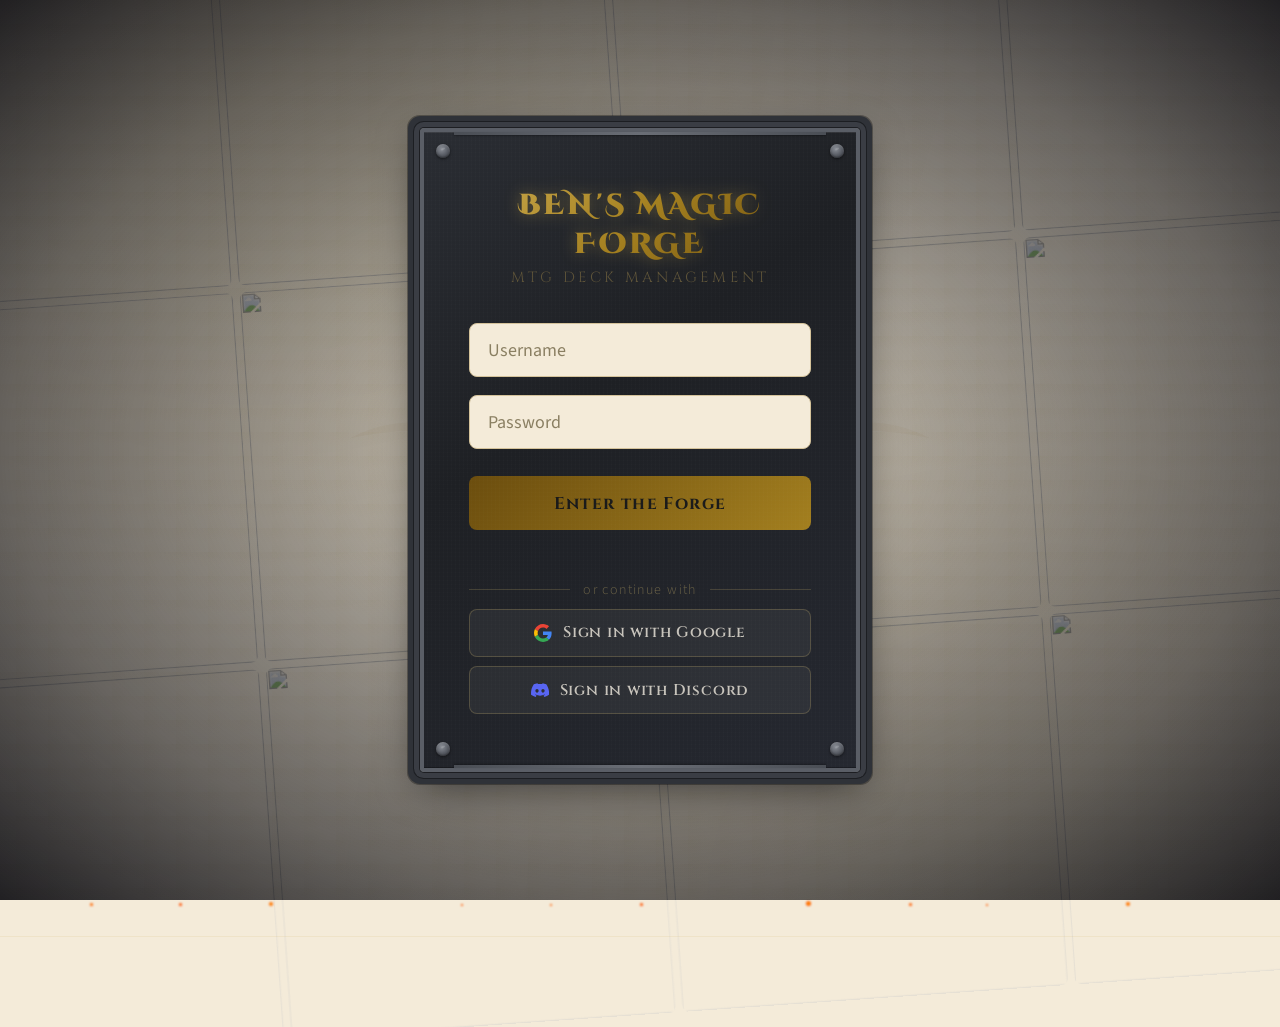
==== commit 5026fbe2: "Add mini stat boxes to deck header Introduce compact stat UI for deck details: add .stat-box-mini, ." ====
--- a/mtg-forge.Api/wwwroot/index.html
+++ b/mtg-forge.Api/wwwroot/index.html
@@ -49,7 +49,7 @@
         />
         <script src="https://cdn.jsdelivr.net/npm/marked@9/marked.min.js"></script>
         <script src="https://cdn.jsdelivr.net/npm/dompurify@3/dist/purify.min.js"></script>
-        <link rel="stylesheet" href="css/forge-brand.css" />
+        <link rel="stylesheet" href="css/forge-brand.css?v=1.0.1" />
         <script src="winrates.js"></script>
         <script src="aichat.js"></script>
     </head>
@@ -4530,32 +4530,35 @@
                                     ${deck.commander ? `<div style="flex-shrink:0;"><img id="commanderCardImage" class="detail-commander-image" src="" alt="${escHtml(deck.commander)}" style="display:none;"></div>` : ""}
                                     <!-- Right column: everything else -->
                                     <div style="flex:1; min-width:0; display:flex; flex-direction:column; gap:1.25rem;">
-                                        <!-- Deck identity -->
-                                        <div>
-                                            <div class="detail-colors">
-                                                ${(deck.colors || []).map((c) => `<span class="mana-pip ${c}">${c}</span>`).join("")}
+                                        <!-- Deck identity + Mini stats header row -->
+                                        <div style="display:flex; justify-content:space-between; align-items:flex-start; gap:1.5rem; flex-wrap:wrap;">
+                                            <!-- Identity details (left) -->
+                                            <div style="flex:1; min-width:0;">
+                                                <div class="detail-colors">
+                                                    ${(deck.colors || []).map((c) => `<span class="mana-pip ${c}">${c}</span>`).join("")}
+                                                </div>
+                                                <h1 style="font-family:'Cinzel',serif;font-size:2rem;font-weight:900;background:linear-gradient(135deg,var(--gold-light),var(--gold));-webkit-background-clip:text;-webkit-text-fill-color:transparent;margin-bottom:0.25rem;line-height:1.2;">${deck.deckName || "Untitled Deck"}</h1>
+                                                ${deck.commander ? `<div class="detail-commander">Commander: ${escHtml(deck.commander)}</div>` : ""}
+                                                <div class="detail-strategy">${deck.strategy || ""}</div>
                                             </div>
-                                            <h1 style="font-family:'Cinzel',serif;font-size:2rem;font-weight:900;background:linear-gradient(135deg,var(--gold-light),var(--gold));-webkit-background-clip:text;-webkit-text-fill-color:transparent;margin-bottom:0.25rem;">${deck.deckName || "Untitled Deck"}</h1>
-                                            ${deck.commander ? `<div class="detail-commander">Commander: ${escHtml(deck.commander)}</div>` : ""}
-                                            <div class="detail-strategy">${deck.strategy || ""}</div>
+                                            <!-- Shrunk Stat Boxes (right) -->
+                                            <div style="display:flex; gap:0.5rem; flex-shrink:0;">
+                                                <div class="stat-box-mini">
+                                                    <div class="stat-value-mini">${totalCards}</div>
+                                                    <div class="stat-label-mini">Cards</div>
+                                                </div>
+                                                <div class="stat-box-mini">
+                                                    <div class="stat-value-mini">$${(deck.estimatedTotalPrice || 0).toFixed(0)}</div>
+                                                    <div class="stat-label-mini">Est. Cost</div>
+                                                </div>
+                                                <div class="stat-box-mini">
+                                                    <div class="stat-value-mini">${avgCmc}</div>
+                                                    <div class="stat-label-mini">Avg CMC</div>
+                                                </div>
+                                            </div>
                                         </div>
                                         <!-- Commander bio -->
                                         ${deck.deckDescription ? `<div style="background:var(--bg-deep);border-left:3px solid var(--gold-dark);border-radius:0 6px 6px 0;padding:1rem 1.25rem;font-style:italic;color:var(--text-secondary);line-height:1.7;">${parseDeckDescription(deck.deckDescription)}</div>` : ""}
-                                        <!-- Stat boxes -->
-                                        <div style="display:flex; gap:0.75rem; flex-wrap:wrap;">
-                                            <div class="stat-box">
-                                                <div class="stat-value">${totalCards}</div>
-                                                <div class="stat-label">Cards</div>
-                                            </div>
-                                            <div class="stat-box">
-                                                <div class="stat-value">$${(deck.estimatedTotalPrice || 0).toFixed(0)}</div>
-                                                <div class="stat-label">Est. Cost</div>
-                                            </div>
-                                            <div class="stat-box">
-                                                <div class="stat-value">${avgCmc}</div>
-                                                <div class="stat-label">Avg CMC</div>
-                                            </div>
-                                        </div>
                                         <!-- Win Rate Tracking -->
                                         <div style="border-top:1px solid var(--border); padding-top:1.25rem;">
                                             <h4 style="color:var(--gold); margin-top:0; margin-bottom:0.75rem;">Win Rate Tracking</h4>
@@ -4653,22 +4656,33 @@
                             <div id="primerDisplay"></div>
                             <div id="ownershipDisplay"></div>`;
 
-                // Display commander card image using Scryfall's direct image endpoint.
-                // Setting onload before src ensures the handler is in place even when
-                // the image is served from browser cache (which can fire onload
-                // synchronously in some browsers).
+                // Fetch and display commander card image.
+                // Capture the element reference now so a later deck render can't be
+                // overwritten by this async response (stale-closure guard). Reveal
+                // the image only in onload so there's no blank-area flash on slow
+                // connections; leave it hidden on error.
                 if (deck.commander) {
                     const cmdImgEl =
                         document.getElementById("commanderCardImage");
-                    if (cmdImgEl) {
-                        cmdImgEl.onload = () => {
-                            cmdImgEl.style.display = "";
-                        };
-                        cmdImgEl.onerror = () => {
-                            cmdImgEl.style.display = "none";
-                        };
-                        cmdImgEl.src = `https://api.scryfall.com/cards/named?fuzzy=${encodeURIComponent(deck.commander)}&format=image&version=normal`;
-                    }
+                    fetch(
+                        `https://api.scryfall.com/cards/named?fuzzy=${encodeURIComponent(deck.commander)}`,
+                    )
+                        .then((r) => r.json())
+                        .then((data) => {
+                            const imgUrl =
+                                data.image_uris?.normal ||
+                                data.card_faces?.[0]?.image_uris?.normal;
+                            if (imgUrl && cmdImgEl) {
+                                cmdImgEl.onload = () => {
+                                    cmdImgEl.style.display = "";
+                                };
+                                cmdImgEl.src = imgUrl;
+                                if (cmdImgEl.complete) {
+                                    cmdImgEl.style.display = "";
+                                }
+                            }
+                        })
+                        .catch(() => {});
                 }
 
                 // Attach card image hover listeners after rendering
--- a/mtg-forge.Api/wwwroot/css/forge-brand.css
+++ b/mtg-forge.Api/wwwroot/css/forge-brand.css
@@ -18,7 +18,7 @@
     --bg-hover: #2d2733;
     --text-primary: #e8dfc8; /* Parchment text */
     --text-secondary: #8a9bad; /* Steel text */
-    --text-muted: #4a4050; /* Ash text */
+    --text-muted: #8e7f96; /* Ash text */
     --border: #4a4050; /* Ash border */
     --border-gold: rgba(201, 146, 43, 0.35);
     --mana-white: #f9faf4;
@@ -54,8 +54,8 @@
         rgba(13, 11, 15, 0.78);
     --overlay-bg: rgba(13, 11, 15, 0.85);
     --lightbox-bg: rgba(13, 11, 15, 0.95);
-    --bg-grid-opacity: 0.35;
-    --bg-grid-filter: saturate(0.6) brightness(0.6);
+    --bg-grid-opacity: 0.12;
+    --bg-grid-filter: saturate(0.35) brightness(0.3);
 }
 
 html[data-theme="light"] {
@@ -239,9 +239,9 @@
 
 .logo-subtitle {
     font-family: "Cinzel", serif;
-    font-size: 0.68rem;
+    font-size: 0.82rem;
     color: var(--text-secondary);
-    letter-spacing: 0.25em;
+    letter-spacing: 0.22em;
     text-transform: uppercase;
     margin-top: 2px;
 }
@@ -397,7 +397,7 @@
 }
 
 .user-info-role {
-    font-size: 0.65rem;
+    font-size: 0.78rem;
     color: var(--text-muted);
     text-transform: uppercase;
     letter-spacing: 0.1em;
@@ -1707,9 +1707,41 @@
     font-size: 0.75rem;
 }
 
+.stat-box-mini {
+    background: var(--bg-card);
+    border: 1px solid var(--border);
+    border-radius: 6px;
+    padding: 0.4rem 0.6rem;
+    min-width: 64px;
+    text-align: center;
+}
+
+.stat-value-mini {
+    font-family: "JetBrains Mono", monospace !important;
+    font-size: 0.95rem !important;
+    font-weight: 600 !important;
+    color: var(--gold);
+}
+
+.stat-label-mini {
+    font-family: "Cinzel", serif;
+    font-size: 0.65rem;
+    color: var(--text-secondary);
+    text-transform: uppercase;
+    letter-spacing: 0.05em;
+    margin-top: 0.15rem;
+}
+
 /* Card list by category */
 .category-section {
+    background: var(
+        --bg-card
+    ); /* Solid Iron backplate to block out background art */
+    border: 1px solid var(--border); /* Metallic frame border */
+    border-radius: 8px; /* Brand md radius */
+    padding: 0.5rem 1.25rem; /* Clean internal breathing room */
     margin-bottom: 1.5rem;
+    box-shadow: 0 4px 20px rgba(0, 0, 0, 0.35); /* Floating depth shadow */
 }
 
 .category-header {
@@ -1717,8 +1749,6 @@
     align-items: center;
     gap: 0.75rem;
     padding: 0.75rem 0;
-    border-bottom: 1px solid var(--border);
-    margin-bottom: 0.5rem;
     cursor: pointer;
 }
 
@@ -1750,6 +1780,9 @@
 
 .category-body.expanded {
     display: block;
+    border-top: 1px solid var(--border); /* Thin divider when expanded */
+    padding-top: 0.5rem;
+    margin-top: 0.25rem;
 }
 
 .card-row {
@@ -1768,7 +1801,7 @@
 }
 
 .card-qty {
-    color: var(--text-muted);
+    color: var(--text-secondary);
     font-weight: 600;
     text-align: center;
 }
@@ -1785,7 +1818,7 @@
 
 .card-role-text {
     font-size: 0.8rem;
-    color: var(--text-muted);
+    color: var(--text-secondary);
     font-style: italic;
 }
 
@@ -1795,7 +1828,7 @@
 }
 
 .card-price {
-    color: var(--gold-dark);
+    color: var(--gold);
     font-weight: 600;
     font-size: 0.875rem;
 }
@@ -3044,10 +3077,10 @@
 }
 .collection-table th {
     font-family: "Cinzel", serif;
-    font-size: 0.7rem;
+    font-size: 0.85rem;
     text-transform: uppercase;
     letter-spacing: 0.05em;
-    color: var(--text-muted);
+    color: var(--text-secondary);
     padding: 0.5rem 0.75rem;
     text-align: left;
     border-bottom: 1px solid var(--border);
@@ -3141,8 +3174,8 @@
 }
 .history-meta {
     font-family: "Cinzel", serif;
-    font-size: 0.7rem;
-    color: var(--text-muted);
+    font-size: 0.82rem;
+    color: var(--text-secondary);
     margin-bottom: 0.25rem;
 }
 .history-summary {
@@ -3230,8 +3263,8 @@
     color: #81c784;
 }
 .budget-chip {
-    font-size: 0.7rem;
-    padding: 0.1rem 0.4rem;
+    font-size: 0.85rem;
+    padding: 0.2rem 0.55rem;
     border-radius: 4px;
     font-family: "Cinzel", serif;
     letter-spacing: 0.04em;
@@ -3249,8 +3282,8 @@
     color: #ef9a9a;
 }
 .owned-chip {
-    font-size: 0.7rem;
-    padding: 0.1rem 0.4rem;
+    font-size: 0.85rem;
+    padding: 0.2rem 0.55rem;
     border-radius: 4px;
     font-family: "Cinzel", serif;
     letter-spacing: 0.04em;
@@ -3263,7 +3296,6 @@
     background: rgba(244, 67, 54, 0.12);
     color: #ef9a9a;
 }
-
 
 /* --- JetBrains Mono mappings for Data & System Markers --- */
 .admin-table,
